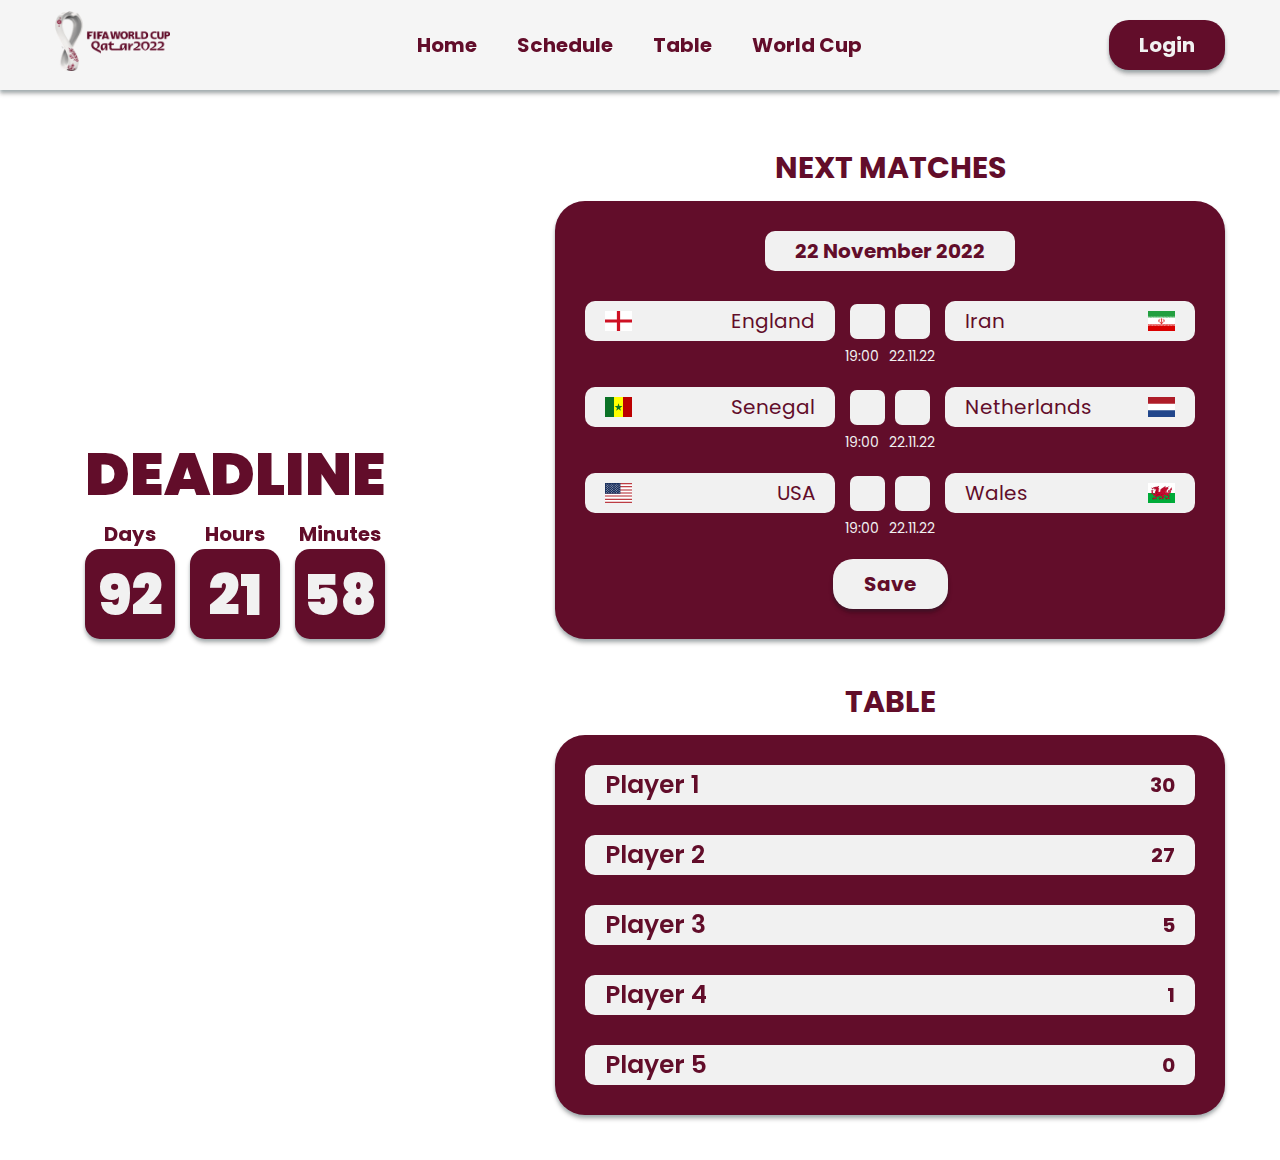
==== index.html @ e949f34c "feat: add deadline block" ====
<!DOCTYPE html>
<html lang="en">
<head>
  <meta charset="UTF-8">
  <meta http-equiv="X-UA-Compatible" content="IE=edge">
  <meta name="viewport" content="width=device-width, initial-scale=1.0">
  <link rel="preconnect" href="https://fonts.googleapis.com">
  <link rel="preconnect" href="https://fonts.gstatic.com" crossorigin>
  <link
    href="https://fonts.googleapis.com/css2?family=Poppins:ital,wght@0,100;0,200;0,300;0,400;0,500;0,600;0,700;0,800;0,900;1,100;1,200;1,300;1,400;1,500;1,600;1,700;1,800;1,900&display=swap"
    rel="stylesheet">
  <link rel="icon" href="pictures/qatar_logo_mini.png">
  <link rel="stylesheet" href="css/flag-icon.css">
  <link rel="stylesheet" href="css/icon-font.css">
  <link rel="stylesheet" href="css/owfont-regular.css">
  <link rel="stylesheet" href="css/style_1440.css">
  <title>Qatar 2022</title>
</head>
<body>
  <div class="bodyWrapper">
    <header class="header">
      <div class="headerContainer container">
        <div class="headerLogo">
          <img src="pictures/qatar_logo.png" alt="qatar logo" height="60">
        </div>
        <nav class="nav">
          <ul class="navUl">
            <li class="navLi animationLinks">Home</li>
            <li class="navLi animationLinks">Schedule</li>
            <li class="navLi animationLinks">Table</li>
            <li class="navLi animationLinks">World Cup</li>
          </ul>
        </nav>
        <div class="loginButton bigRedButton">
          Login
        </div>
      </div>
    </header>
    <main class="main">
      <div class="mainContainer container">
        <section class="helloSection">
          <div class="leftColumn">
            <div class="deadlineBlock">
              <h1 class="deadlineTitle">
                DEADLINE
              </h1>
              <div class="deadlineTime">
                <div class="deadlineSection">
                  <span class="deadlineText">Days</span>
                  <span class="deadlineNum deadlineDays">92</span>
                </div>
                <div class="deadlineSection">
                  <span class="deadlineText">Hours</span>
                  <span class="deadlineNum deadlineHours">21</span>
                </div>
                <div class="deadlineSection">
                  <span class="deadlineText">Minutes</span>
                  <span class="deadlineNum deadlineMinutes">58</span>
                </div>
              </div>
            </div>
          </div>
          <div class="rightColumn">
            <div class="rightColumnSection section1">
              <h2 class="scheduleMiniBlockHeader">
                NEXT MATCHES
              </h2>
              <form class="scheduleMiniBlock miniBlock" name="scheduleMini">
                <div class="scheduleMiniDate">
                  <span class="nextDate">22 November 2022</span>
                </div>
                <ul class="scheduleMiniUl">
                  <li class="scheduleLi">
                    <div class="scheduleLiTopBlock">
                      <div class="firstTeamMini teamBlock">
                        <span class="flag-icon flag-icon-gb-eng"></span> <span class="team">England</span>
                      </div>
                      <div class="scoreMini">
                        <input class="scoreInput" type="number">
                        <input class="scoreInput" type="number">
                      </div>
                      <div class="secondTeamMini teamBlock">
                        <span class="team">Iran</span>
                        <span class="flag-icon flag-icon-ir"></span>
                      </div>
                    </div>
                    <div class="scheduleLiBottomBlock">
                      <span class="matchTime">19:00</span><span class="matchDate">22.11.22</span>
                    </div>
                  </li>
                  <li class="scheduleLi">
                    <div class="scheduleLiTopBlock">
                        <div class="firstTeamMini teamBlock">
                        <span class="flag-icon flag-icon-sn"></span> <span class="team">Senegal</span>
                      </div>
                      <div class="scoreMini">
                        <input class="scoreInput" type="number">
                        <input class="scoreInput" type="number">
                      </div>
                      <div class="secondTeamMini teamBlock">
                        <span class="team">Netherlands</span>
                        <span class="flag-icon flag-icon-nl"></span>
                      </div>
                    </div>
                    <div class="scheduleLiBottomBlock">
                      <span class="matchTime">19:00</span><span class="matchDate">22.11.22</span>
                    </div>
                  </li>
                  <li class="scheduleLi">
                    <div class="scheduleLiTopBlock">
                      <div class="firstTeamMini teamBlock">
                        <span class="flag-icon flag-icon-us"></span>
                        <span class="team">USA</span>
                      </div>
                      <div class="scoreMini">
                        <input class="scoreInput" type="number">
                        <input class="scoreInput" type="number">
                      </div>
                      <div class="secondTeamMini teamBlock">
                        <span class="team">Wales</span>
                        <span class="flag-icon flag-icon-gb-wls"></span>
                      </div>
                    </div>
                    <div class="scheduleLiBottomBlock">
                      <span class="matchTime">19:00</span><span class="matchDate">22.11.22</span>
                    </div>
                  </li>
                </ul>
                <button class="bigWhiteButton scheduleMiniButton" type="submit" form="scheduleMini">
                  Save
                </button>
              </form>
            </div>
            <div class="rightColumnSection">
              <h2>
                TABLE
              </h2>
              <div class="tableMini miniBlock">
                <ul class="tableMiniUl">
                  <li class="tableMiniLi teamBlock">
                    <h3 class="playerNameMini">
                      Player 1
                    </h3>
                    <div class="playerPointsMini">
                     30
                    </div>
                  </li>
                  <li class="tableMiniLi teamBlock">
                    <h3 class="playerNameMini">
                      Player 2
                    </h3>
                    <div class="playerPointsMini">
                      27
                    </div>
                  </li>
                  <li class="tableMiniLi teamBlock">
                    <h3 class="playerNameMini">
                      Player 3
                    </h3>
                    <div class="playerPointsMini">
                      5
                    </div>
                  </li>
                  <li class="tableMiniLi teamBlock">
                    <h3 class="playerNameMini">
                      Player 4
                    </h3>
                    <div class="playerPointsMini">
                      1
                    </div>
                  </li>
                  <li class="tableMiniLi teamBlock">
                    <h3 class="playerNameMini">
                      Player 5
                    </h3>
                    <div class="playerPointsMini">
                      0
                    </div>
                  </li>
                </ul>
              </div>
            </div>
          </div>
        </section>
      </div>
    </main>
    <footer class="footer">
      <div class="footerContainer container">

      </div>
    </footer>

  </div>

<script src="js/index.js" type="module"></script>
</body>
</html>
---- css/flag-icon.css ----
.flag-icon-background {
  background-size: contain;
  background-position: 50%;
  background-repeat: no-repeat;
}
.flag-icon {
  background-size: contain;
  background-position: 50%;
  background-repeat: no-repeat;
  position: relative;
  display: inline-block;
  width: 1.33333333em;
  line-height: 1em;
}
.flag-icon:before {
  content: "\00a0";
}
.flag-icon.flag-icon-squared {
  width: 1em;
}
.flag-icon-ad {
  background-image: url(../pictures/flags/4x3/ad.svg);
}
.flag-icon-ad.flag-icon-squared {
  background-image: url(../pictures/flags/1x1/ad.svg);
}
.flag-icon-ae {
  background-image: url(../pictures/flags/4x3/ae.svg);
}
.flag-icon-ae.flag-icon-squared {
  background-image: url(../pictures/flags/1x1/ae.svg);
}
.flag-icon-af {
  background-image: url(../pictures/flags/4x3/af.svg);
}
.flag-icon-af.flag-icon-squared {
  background-image: url(../pictures/flags/1x1/af.svg);
}
.flag-icon-ag {
  background-image: url(../pictures/flags/4x3/ag.svg);
}
.flag-icon-ag.flag-icon-squared {
  background-image: url(../pictures/flags/1x1/ag.svg);
}
.flag-icon-ai {
  background-image: url(../pictures/flags/4x3/ai.svg);
}
.flag-icon-ai.flag-icon-squared {
  background-image: url(../pictures/flags/1x1/ai.svg);
}
.flag-icon-al {
  background-image: url(../pictures/flags/4x3/al.svg);
}
.flag-icon-al.flag-icon-squared {
  background-image: url(../pictures/flags/1x1/al.svg);
}
.flag-icon-am {
  background-image: url(../pictures/flags/4x3/am.svg);
}
.flag-icon-am.flag-icon-squared {
  background-image: url(../pictures/flags/1x1/am.svg);
}
.flag-icon-ao {
  background-image: url(../pictures/flags/4x3/ao.svg);
}
.flag-icon-ao.flag-icon-squared {
  background-image: url(../pictures/flags/1x1/ao.svg);
}
.flag-icon-aq {
  background-image: url(../pictures/flags/4x3/aq.svg);
}
.flag-icon-aq.flag-icon-squared {
  background-image: url(../pictures/flags/1x1/aq.svg);
}
.flag-icon-ar {
  background-image: url(../pictures/flags/4x3/ar.svg);
}
.flag-icon-ar.flag-icon-squared {
  background-image: url(../pictures/flags/1x1/ar.svg);
}
.flag-icon-as {
  background-image: url(../pictures/flags/4x3/as.svg);
}
.flag-icon-as.flag-icon-squared {
  background-image: url(../pictures/flags/1x1/as.svg);
}
.flag-icon-at {
  background-image: url(../pictures/flags/4x3/at.svg);
}
.flag-icon-at.flag-icon-squared {
  background-image: url(../pictures/flags/1x1/at.svg);
}
.flag-icon-au {
  background-image: url(../pictures/flags/4x3/au.svg);
}
.flag-icon-au.flag-icon-squared {
  background-image: url(../pictures/flags/1x1/au.svg);
}
.flag-icon-aw {
  background-image: url(../pictures/flags/4x3/aw.svg);
}
.flag-icon-aw.flag-icon-squared {
  background-image: url(../pictures/flags/1x1/aw.svg);
}
.flag-icon-ax {
  background-image: url(../pictures/flags/4x3/ax.svg);
}
.flag-icon-ax.flag-icon-squared {
  background-image: url(../pictures/flags/1x1/ax.svg);
}
.flag-icon-az {
  background-image: url(../pictures/flags/4x3/az.svg);
}
.flag-icon-az.flag-icon-squared {
  background-image: url(../pictures/flags/1x1/az.svg);
}
.flag-icon-ba {
  background-image: url(../pictures/flags/4x3/ba.svg);
}
.flag-icon-ba.flag-icon-squared {
  background-image: url(../pictures/flags/1x1/ba.svg);
}
.flag-icon-bb {
  background-image: url(../pictures/flags/4x3/bb.svg);
}
.flag-icon-bb.flag-icon-squared {
  background-image: url(../pictures/flags/1x1/bb.svg);
}
.flag-icon-bd {
  background-image: url(../pictures/flags/4x3/bd.svg);
}
.flag-icon-bd.flag-icon-squared {
  background-image: url(../pictures/flags/1x1/bd.svg);
}
.flag-icon-be {
  background-image: url(../pictures/flags/4x3/be.svg);
}
.flag-icon-be.flag-icon-squared {
  background-image: url(../pictures/flags/1x1/be.svg);
}
.flag-icon-bf {
  background-image: url(../pictures/flags/4x3/bf.svg);
}
.flag-icon-bf.flag-icon-squared {
  background-image: url(../pictures/flags/1x1/bf.svg);
}
.flag-icon-bg {
  background-image: url(../pictures/flags/4x3/bg.svg);
}
.flag-icon-bg.flag-icon-squared {
  background-image: url(../pictures/flags/1x1/bg.svg);
}
.flag-icon-bh {
  background-image: url(../pictures/flags/4x3/bh.svg);
}
.flag-icon-bh.flag-icon-squared {
  background-image: url(../pictures/flags/1x1/bh.svg);
}
.flag-icon-bi {
  background-image: url(../pictures/flags/4x3/bi.svg);
}
.flag-icon-bi.flag-icon-squared {
  background-image: url(../pictures/flags/1x1/bi.svg);
}
.flag-icon-bj {
  background-image: url(../pictures/flags/4x3/bj.svg);
}
.flag-icon-bj.flag-icon-squared {
  background-image: url(../pictures/flags/1x1/bj.svg);
}
.flag-icon-bl {
  background-image: url(../pictures/flags/4x3/bl.svg);
}
.flag-icon-bl.flag-icon-squared {
  background-image: url(../pictures/flags/1x1/bl.svg);
}
.flag-icon-bm {
  background-image: url(../pictures/flags/4x3/bm.svg);
}
.flag-icon-bm.flag-icon-squared {
  background-image: url(../pictures/flags/1x1/bm.svg);
}
.flag-icon-bn {
  background-image: url(../pictures/flags/4x3/bn.svg);
}
.flag-icon-bn.flag-icon-squared {
  background-image: url(../pictures/flags/1x1/bn.svg);
}
.flag-icon-bo {
  background-image: url(../pictures/flags/4x3/bo.svg);
}
.flag-icon-bo.flag-icon-squared {
  background-image: url(../pictures/flags/1x1/bo.svg);
}
.flag-icon-bq {
  background-image: url(../pictures/flags/4x3/bq.svg);
}
.flag-icon-bq.flag-icon-squared {
  background-image: url(../pictures/flags/1x1/bq.svg);
}
.flag-icon-br {
  background-image: url(../pictures/flags/4x3/br.svg);
}
.flag-icon-br.flag-icon-squared {
  background-image: url(../pictures/flags/1x1/br.svg);
}
.flag-icon-bs {
  background-image: url(../pictures/flags/4x3/bs.svg);
}
.flag-icon-bs.flag-icon-squared {
  background-image: url(../pictures/flags/1x1/bs.svg);
}
.flag-icon-bt {
  background-image: url(../pictures/flags/4x3/bt.svg);
}
.flag-icon-bt.flag-icon-squared {
  background-image: url(../pictures/flags/1x1/bt.svg);
}
.flag-icon-bv {
  background-image: url(../pictures/flags/4x3/bv.svg);
}
.flag-icon-bv.flag-icon-squared {
  background-image: url(../pictures/flags/1x1/bv.svg);
}
.flag-icon-bw {
  background-image: url(../pictures/flags/4x3/bw.svg);
}
.flag-icon-bw.flag-icon-squared {
  background-image: url(../pictures/flags/1x1/bw.svg);
}
.flag-icon-by {
  background-image: url(../pictures/flags/4x3/by.svg);
}
.flag-icon-by.flag-icon-squared {
  background-image: url(../pictures/flags/1x1/by.svg);
}
.flag-icon-bz {
  background-image: url(../pictures/flags/4x3/bz.svg);
}
.flag-icon-bz.flag-icon-squared {
  background-image: url(../pictures/flags/1x1/bz.svg);
}
.flag-icon-ca {
  background-image: url(../pictures/flags/4x3/ca.svg);
}
.flag-icon-ca.flag-icon-squared {
  background-image: url(../pictures/flags/1x1/ca.svg);
}
.flag-icon-cc {
  background-image: url(../pictures/flags/4x3/cc.svg);
}
.flag-icon-cc.flag-icon-squared {
  background-image: url(../pictures/flags/1x1/cc.svg);
}
.flag-icon-cd {
  background-image: url(../pictures/flags/4x3/cd.svg);
}
.flag-icon-cd.flag-icon-squared {
  background-image: url(../pictures/flags/1x1/cd.svg);
}
.flag-icon-cf {
  background-image: url(../pictures/flags/4x3/cf.svg);
}
.flag-icon-cf.flag-icon-squared {
  background-image: url(../pictures/flags/1x1/cf.svg);
}
.flag-icon-cg {
  background-image: url(../pictures/flags/4x3/cg.svg);
}
.flag-icon-cg.flag-icon-squared {
  background-image: url(../pictures/flags/1x1/cg.svg);
}
.flag-icon-ch {
  background-image: url(../pictures/flags/4x3/ch.svg);
}
.flag-icon-ch.flag-icon-squared {
  background-image: url(../pictures/flags/1x1/ch.svg);
}
.flag-icon-ci {
  background-image: url(../pictures/flags/4x3/ci.svg);
}
.flag-icon-ci.flag-icon-squared {
  background-image: url(../pictures/flags/1x1/ci.svg);
}
.flag-icon-ck {
  background-image: url(../pictures/flags/4x3/ck.svg);
}
.flag-icon-ck.flag-icon-squared {
  background-image: url(../pictures/flags/1x1/ck.svg);
}
.flag-icon-cl {
  background-image: url(../pictures/flags/4x3/cl.svg);
}
.flag-icon-cl.flag-icon-squared {
  background-image: url(../pictures/flags/1x1/cl.svg);
}
.flag-icon-cm {
  background-image: url(../pictures/flags/4x3/cm.svg);
}
.flag-icon-cm.flag-icon-squared {
  background-image: url(../pictures/flags/1x1/cm.svg);
}
.flag-icon-cn {
  background-image: url(../pictures/flags/4x3/cn.svg);
}
.flag-icon-cn.flag-icon-squared {
  background-image: url(../pictures/flags/1x1/cn.svg);
}
.flag-icon-co {
  background-image: url(../pictures/flags/4x3/co.svg);
}
.flag-icon-co.flag-icon-squared {
  background-image: url(../pictures/flags/1x1/co.svg);
}
.flag-icon-cr {
  background-image: url(../pictures/flags/4x3/cr.svg);
}
.flag-icon-cr.flag-icon-squared {
  background-image: url(../pictures/flags/1x1/cr.svg);
}
.flag-icon-cu {
  background-image: url(../pictures/flags/4x3/cu.svg);
}
.flag-icon-cu.flag-icon-squared {
  background-image: url(../pictures/flags/1x1/cu.svg);
}
.flag-icon-cv {
  background-image: url(../pictures/flags/4x3/cv.svg);
}
.flag-icon-cv.flag-icon-squared {
  background-image: url(../pictures/flags/1x1/cv.svg);
}
.flag-icon-cw {
  background-image: url(../pictures/flags/4x3/cw.svg);
}
.flag-icon-cw.flag-icon-squared {
  background-image: url(../pictures/flags/1x1/cw.svg);
}
.flag-icon-cx {
  background-image: url(../pictures/flags/4x3/cx.svg);
}
.flag-icon-cx.flag-icon-squared {
  background-image: url(../pictures/flags/1x1/cx.svg);
}
.flag-icon-cy {
  background-image: url(../pictures/flags/4x3/cy.svg);
}
.flag-icon-cy.flag-icon-squared {
  background-image: url(../pictures/flags/1x1/cy.svg);
}
.flag-icon-cz {
  background-image: url(../pictures/flags/4x3/cz.svg);
}
.flag-icon-cz.flag-icon-squared {
  background-image: url(../pictures/flags/1x1/cz.svg);
}
.flag-icon-de {
  background-image: url(../pictures/flags/4x3/de.svg);
}
.flag-icon-de.flag-icon-squared {
  background-image: url(../pictures/flags/1x1/de.svg);
}
.flag-icon-dj {
  background-image: url(../pictures/flags/4x3/dj.svg);
}
.flag-icon-dj.flag-icon-squared {
  background-image: url(../pictures/flags/1x1/dj.svg);
}
.flag-icon-dk {
  background-image: url(../pictures/flags/4x3/dk.svg);
}
.flag-icon-dk.flag-icon-squared {
  background-image: url(../pictures/flags/1x1/dk.svg);
}
.flag-icon-dm {
  background-image: url(../pictures/flags/4x3/dm.svg);
}
.flag-icon-dm.flag-icon-squared {
  background-image: url(../pictures/flags/1x1/dm.svg);
}
.flag-icon-do {
  background-image: url(../pictures/flags/4x3/do.svg);
}
.flag-icon-do.flag-icon-squared {
  background-image: url(../pictures/flags/1x1/do.svg);
}
.flag-icon-dz {
  background-image: url(../pictures/flags/4x3/dz.svg);
}
.flag-icon-dz.flag-icon-squared {
  background-image: url(../pictures/flags/1x1/dz.svg);
}
.flag-icon-ec {
  background-image: url(../pictures/flags/4x3/ec.svg);
}
.flag-icon-ec.flag-icon-squared {
  background-image: url(../pictures/flags/1x1/ec.svg);
}
.flag-icon-ee {
  background-image: url(../pictures/flags/4x3/ee.svg);
}
.flag-icon-ee.flag-icon-squared {
  background-image: url(../pictures/flags/1x1/ee.svg);
}
.flag-icon-eg {
  background-image: url(../pictures/flags/4x3/eg.svg);
}
.flag-icon-eg.flag-icon-squared {
  background-image: url(../pictures/flags/1x1/eg.svg);
}
.flag-icon-eh {
  background-image: url(../pictures/flags/4x3/eh.svg);
}
.flag-icon-eh.flag-icon-squared {
  background-image: url(../pictures/flags/1x1/eh.svg);
}
.flag-icon-er {
  background-image: url(../pictures/flags/4x3/er.svg);
}
.flag-icon-er.flag-icon-squared {
  background-image: url(../pictures/flags/1x1/er.svg);
}
.flag-icon-es {
  background-image: url(../pictures/flags/4x3/es.svg);
}
.flag-icon-es.flag-icon-squared {
  background-image: url(../pictures/flags/1x1/es.svg);
}
.flag-icon-et {
  background-image: url(../pictures/flags/4x3/et.svg);
}
.flag-icon-et.flag-icon-squared {
  background-image: url(../pictures/flags/1x1/et.svg);
}
.flag-icon-fi {
  background-image: url(../pictures/flags/4x3/fi.svg);
}
.flag-icon-fi.flag-icon-squared {
  background-image: url(../pictures/flags/1x1/fi.svg);
}
.flag-icon-fj {
  background-image: url(../pictures/flags/4x3/fj.svg);
}
.flag-icon-fj.flag-icon-squared {
  background-image: url(../pictures/flags/1x1/fj.svg);
}
.flag-icon-fk {
  background-image: url(../pictures/flags/4x3/fk.svg);
}
.flag-icon-fk.flag-icon-squared {
  background-image: url(../pictures/flags/1x1/fk.svg);
}
.flag-icon-fm {
  background-image: url(../pictures/flags/4x3/fm.svg);
}
.flag-icon-fm.flag-icon-squared {
  background-image: url(../pictures/flags/1x1/fm.svg);
}
.flag-icon-fo {
  background-image: url(../pictures/flags/4x3/fo.svg);
}
.flag-icon-fo.flag-icon-squared {
  background-image: url(../pictures/flags/1x1/fo.svg);
}
.flag-icon-fr {
  background-image: url(../pictures/flags/4x3/fr.svg);
}
.flag-icon-fr.flag-icon-squared {
  background-image: url(../pictures/flags/1x1/fr.svg);
}
.flag-icon-ga {
  background-image: url(../pictures/flags/4x3/ga.svg);
}
.flag-icon-ga.flag-icon-squared {
  background-image: url(../pictures/flags/1x1/ga.svg);
}
.flag-icon-gb {
  background-image: url(../pictures/flags/4x3/gb.svg);
}
.flag-icon-gb.flag-icon-squared {
  background-image: url(../pictures/flags/1x1/gb.svg);
}
.flag-icon-gd {
  background-image: url(../pictures/flags/4x3/gd.svg);
}
.flag-icon-gd.flag-icon-squared {
  background-image: url(../pictures/flags/1x1/gd.svg);
}
.flag-icon-ge {
  background-image: url(../pictures/flags/4x3/ge.svg);
}
.flag-icon-ge.flag-icon-squared {
  background-image: url(../pictures/flags/1x1/ge.svg);
}
.flag-icon-gf {
  background-image: url(../pictures/flags/4x3/gf.svg);
}
.flag-icon-gf.flag-icon-squared {
  background-image: url(../pictures/flags/1x1/gf.svg);
}
.flag-icon-gg {
  background-image: url(../pictures/flags/4x3/gg.svg);
}
.flag-icon-gg.flag-icon-squared {
  background-image: url(../pictures/flags/1x1/gg.svg);
}
.flag-icon-gh {
  background-image: url(../pictures/flags/4x3/gh.svg);
}
.flag-icon-gh.flag-icon-squared {
  background-image: url(../pictures/flags/1x1/gh.svg);
}
.flag-icon-gi {
  background-image: url(../pictures/flags/4x3/gi.svg);
}
.flag-icon-gi.flag-icon-squared {
  background-image: url(../pictures/flags/1x1/gi.svg);
}
.flag-icon-gl {
  background-image: url(../pictures/flags/4x3/gl.svg);
}
.flag-icon-gl.flag-icon-squared {
  background-image: url(../pictures/flags/1x1/gl.svg);
}
.flag-icon-gm {
  background-image: url(../pictures/flags/4x3/gm.svg);
}
.flag-icon-gm.flag-icon-squared {
  background-image: url(../pictures/flags/1x1/gm.svg);
}
.flag-icon-gn {
  background-image: url(../pictures/flags/4x3/gn.svg);
}
.flag-icon-gn.flag-icon-squared {
  background-image: url(../pictures/flags/1x1/gn.svg);
}
.flag-icon-gp {
  background-image: url(../pictures/flags/4x3/gp.svg);
}
.flag-icon-gp.flag-icon-squared {
  background-image: url(../pictures/flags/1x1/gp.svg);
}
.flag-icon-gq {
  background-image: url(../pictures/flags/4x3/gq.svg);
}
.flag-icon-gq.flag-icon-squared {
  background-image: url(../pictures/flags/1x1/gq.svg);
}
.flag-icon-gr {
  background-image: url(../pictures/flags/4x3/gr.svg);
}
.flag-icon-gr.flag-icon-squared {
  background-image: url(../pictures/flags/1x1/gr.svg);
}
.flag-icon-gs {
  background-image: url(../pictures/flags/4x3/gs.svg);
}
.flag-icon-gs.flag-icon-squared {
  background-image: url(../pictures/flags/1x1/gs.svg);
}
.flag-icon-gt {
  background-image: url(../pictures/flags/4x3/gt.svg);
}
.flag-icon-gt.flag-icon-squared {
  background-image: url(../pictures/flags/1x1/gt.svg);
}
.flag-icon-gu {
  background-image: url(../pictures/flags/4x3/gu.svg);
}
.flag-icon-gu.flag-icon-squared {
  background-image: url(../pictures/flags/1x1/gu.svg);
}
.flag-icon-gw {
  background-image: url(../pictures/flags/4x3/gw.svg);
}
.flag-icon-gw.flag-icon-squared {
  background-image: url(../pictures/flags/1x1/gw.svg);
}
.flag-icon-gy {
  background-image: url(../pictures/flags/4x3/gy.svg);
}
.flag-icon-gy.flag-icon-squared {
  background-image: url(../pictures/flags/1x1/gy.svg);
}
.flag-icon-hk {
  background-image: url(../pictures/flags/4x3/hk.svg);
}
.flag-icon-hk.flag-icon-squared {
  background-image: url(../pictures/flags/1x1/hk.svg);
}
.flag-icon-hm {
  background-image: url(../pictures/flags/4x3/hm.svg);
}
.flag-icon-hm.flag-icon-squared {
  background-image: url(../pictures/flags/1x1/hm.svg);
}
.flag-icon-hn {
  background-image: url(../pictures/flags/4x3/hn.svg);
}
.flag-icon-hn.flag-icon-squared {
  background-image: url(../pictures/flags/1x1/hn.svg);
}
.flag-icon-hr {
  background-image: url(../pictures/flags/4x3/hr.svg);
}
.flag-icon-hr.flag-icon-squared {
  background-image: url(../pictures/flags/1x1/hr.svg);
}
.flag-icon-ht {
  background-image: url(../pictures/flags/4x3/ht.svg);
}
.flag-icon-ht.flag-icon-squared {
  background-image: url(../pictures/flags/1x1/ht.svg);
}
.flag-icon-hu {
  background-image: url(../pictures/flags/4x3/hu.svg);
}
.flag-icon-hu.flag-icon-squared {
  background-image: url(../pictures/flags/1x1/hu.svg);
}
.flag-icon-id {
  background-image: url(../pictures/flags/4x3/id.svg);
}
.flag-icon-id.flag-icon-squared {
  background-image: url(../pictures/flags/1x1/id.svg);
}
.flag-icon-ie {
  background-image: url(../pictures/flags/4x3/ie.svg);
}
.flag-icon-ie.flag-icon-squared {
  background-image: url(../pictures/flags/1x1/ie.svg);
}
.flag-icon-il {
  background-image: url(../pictures/flags/4x3/il.svg);
}
.flag-icon-il.flag-icon-squared {
  background-image: url(../pictures/flags/1x1/il.svg);
}
.flag-icon-im {
  background-image: url(../pictures/flags/4x3/im.svg);
}
.flag-icon-im.flag-icon-squared {
  background-image: url(../pictures/flags/1x1/im.svg);
}
.flag-icon-in {
  background-image: url(../pictures/flags/4x3/in.svg);
}
.flag-icon-in.flag-icon-squared {
  background-image: url(../pictures/flags/1x1/in.svg);
}
.flag-icon-io {
  background-image: url(../pictures/flags/4x3/io.svg);
}
.flag-icon-io.flag-icon-squared {
  background-image: url(../pictures/flags/1x1/io.svg);
}
.flag-icon-iq {
  background-image: url(../pictures/flags/4x3/iq.svg);
}
.flag-icon-iq.flag-icon-squared {
  background-image: url(../pictures/flags/1x1/iq.svg);
}
.flag-icon-ir {
  background-image: url(../pictures/flags/4x3/ir.svg);
}
.flag-icon-ir.flag-icon-squared {
  background-image: url(../pictures/flags/1x1/ir.svg);
}
.flag-icon-is {
  background-image: url(../pictures/flags/4x3/is.svg);
}
.flag-icon-is.flag-icon-squared {
  background-image: url(../pictures/flags/1x1/is.svg);
}
.flag-icon-it {
  background-image: url(../pictures/flags/4x3/it.svg);
}
.flag-icon-it.flag-icon-squared {
  background-image: url(../pictures/flags/1x1/it.svg);
}
.flag-icon-je {
  background-image: url(../pictures/flags/4x3/je.svg);
}
.flag-icon-je.flag-icon-squared {
  background-image: url(../pictures/flags/1x1/je.svg);
}
.flag-icon-jm {
  background-image: url(../pictures/flags/4x3/jm.svg);
}
.flag-icon-jm.flag-icon-squared {
  background-image: url(../pictures/flags/1x1/jm.svg);
}
.flag-icon-jo {
  background-image: url(../pictures/flags/4x3/jo.svg);
}
.flag-icon-jo.flag-icon-squared {
  background-image: url(../pictures/flags/1x1/jo.svg);
}
.flag-icon-jp {
  background-image: url(../pictures/flags/4x3/jp.svg);
}
.flag-icon-jp.flag-icon-squared {
  background-image: url(../pictures/flags/1x1/jp.svg);
}
.flag-icon-ke {
  background-image: url(../pictures/flags/4x3/ke.svg);
}
.flag-icon-ke.flag-icon-squared {
  background-image: url(../pictures/flags/1x1/ke.svg);
}
.flag-icon-kg {
  background-image: url(../pictures/flags/4x3/kg.svg);
}
.flag-icon-kg.flag-icon-squared {
  background-image: url(../pictures/flags/1x1/kg.svg);
}
.flag-icon-kh {
  background-image: url(../pictures/flags/4x3/kh.svg);
}
.flag-icon-kh.flag-icon-squared {
  background-image: url(../pictures/flags/1x1/kh.svg);
}
.flag-icon-ki {
  background-image: url(../pictures/flags/4x3/ki.svg);
}
.flag-icon-ki.flag-icon-squared {
  background-image: url(../pictures/flags/1x1/ki.svg);
}
.flag-icon-km {
  background-image: url(../pictures/flags/4x3/km.svg);
}
.flag-icon-km.flag-icon-squared {
  background-image: url(../pictures/flags/1x1/km.svg);
}
.flag-icon-kn {
  background-image: url(../pictures/flags/4x3/kn.svg);
}
.flag-icon-kn.flag-icon-squared {
  background-image: url(../pictures/flags/1x1/kn.svg);
}
.flag-icon-kp {
  background-image: url(../pictures/flags/4x3/kp.svg);
}
.flag-icon-kp.flag-icon-squared {
  background-image: url(../pictures/flags/1x1/kp.svg);
}
.flag-icon-kr {
  background-image: url(../pictures/flags/4x3/kr.svg);
}
.flag-icon-kr.flag-icon-squared {
  background-image: url(../pictures/flags/1x1/kr.svg);
}
.flag-icon-kw {
  background-image: url(../pictures/flags/4x3/kw.svg);
}
.flag-icon-kw.flag-icon-squared {
  background-image: url(../pictures/flags/1x1/kw.svg);
}
.flag-icon-ky {
  background-image: url(../pictures/flags/4x3/ky.svg);
}
.flag-icon-ky.flag-icon-squared {
  background-image: url(../pictures/flags/1x1/ky.svg);
}
.flag-icon-kz {
  background-image: url(../pictures/flags/4x3/kz.svg);
}
.flag-icon-kz.flag-icon-squared {
  background-image: url(../pictures/flags/1x1/kz.svg);
}
.flag-icon-la {
  background-image: url(../pictures/flags/4x3/la.svg);
}
.flag-icon-la.flag-icon-squared {
  background-image: url(../pictures/flags/1x1/la.svg);
}
.flag-icon-lb {
  background-image: url(../pictures/flags/4x3/lb.svg);
}
.flag-icon-lb.flag-icon-squared {
  background-image: url(../pictures/flags/1x1/lb.svg);
}
.flag-icon-lc {
  background-image: url(../pictures/flags/4x3/lc.svg);
}
.flag-icon-lc.flag-icon-squared {
  background-image: url(../pictures/flags/1x1/lc.svg);
}
.flag-icon-li {
  background-image: url(../pictures/flags/4x3/li.svg);
}
.flag-icon-li.flag-icon-squared {
  background-image: url(../pictures/flags/1x1/li.svg);
}
.flag-icon-lk {
  background-image: url(../pictures/flags/4x3/lk.svg);
}
.flag-icon-lk.flag-icon-squared {
  background-image: url(../pictures/flags/1x1/lk.svg);
}
.flag-icon-lr {
  background-image: url(../pictures/flags/4x3/lr.svg);
}
.flag-icon-lr.flag-icon-squared {
  background-image: url(../pictures/flags/1x1/lr.svg);
}
.flag-icon-ls {
  background-image: url(../pictures/flags/4x3/ls.svg);
}
.flag-icon-ls.flag-icon-squared {
  background-image: url(../pictures/flags/1x1/ls.svg);
}
.flag-icon-lt {
  background-image: url(../pictures/flags/4x3/lt.svg);
}
.flag-icon-lt.flag-icon-squared {
  background-image: url(../pictures/flags/1x1/lt.svg);
}
.flag-icon-lu {
  background-image: url(../pictures/flags/4x3/lu.svg);
}
.flag-icon-lu.flag-icon-squared {
  background-image: url(../pictures/flags/1x1/lu.svg);
}
.flag-icon-lv {
  background-image: url(../pictures/flags/4x3/lv.svg);
}
.flag-icon-lv.flag-icon-squared {
  background-image: url(../pictures/flags/1x1/lv.svg);
}
.flag-icon-ly {
  background-image: url(../pictures/flags/4x3/ly.svg);
}
.flag-icon-ly.flag-icon-squared {
  background-image: url(../pictures/flags/1x1/ly.svg);
}
.flag-icon-ma {
  background-image: url(../pictures/flags/4x3/ma.svg);
}
.flag-icon-ma.flag-icon-squared {
  background-image: url(../pictures/flags/1x1/ma.svg);
}
.flag-icon-mc {
  background-image: url(../pictures/flags/4x3/mc.svg);
}
.flag-icon-mc.flag-icon-squared {
  background-image: url(../pictures/flags/1x1/mc.svg);
}
.flag-icon-md {
  background-image: url(../pictures/flags/4x3/md.svg);
}
.flag-icon-md.flag-icon-squared {
  background-image: url(../pictures/flags/1x1/md.svg);
}
.flag-icon-me {
  background-image: url(../pictures/flags/4x3/me.svg);
}
.flag-icon-me.flag-icon-squared {
  background-image: url(../pictures/flags/1x1/me.svg);
}
.flag-icon-mf {
  background-image: url(../pictures/flags/4x3/mf.svg);
}
.flag-icon-mf.flag-icon-squared {
  background-image: url(../pictures/flags/1x1/mf.svg);
}
.flag-icon-mg {
  background-image: url(../pictures/flags/4x3/mg.svg);
}
.flag-icon-mg.flag-icon-squared {
  background-image: url(../pictures/flags/1x1/mg.svg);
}
.flag-icon-mh {
  background-image: url(../pictures/flags/4x3/mh.svg);
}
.flag-icon-mh.flag-icon-squared {
  background-image: url(../pictures/flags/1x1/mh.svg);
}
.flag-icon-mk {
  background-image: url(../pictures/flags/4x3/mk.svg);
}
.flag-icon-mk.flag-icon-squared {
  background-image: url(../pictures/flags/1x1/mk.svg);
}
.flag-icon-ml {
  background-image: url(../pictures/flags/4x3/ml.svg);
}
.flag-icon-ml.flag-icon-squared {
  background-image: url(../pictures/flags/1x1/ml.svg);
}
.flag-icon-mm {
  background-image: url(../pictures/flags/4x3/mm.svg);
}
.flag-icon-mm.flag-icon-squared {
  background-image: url(../pictures/flags/1x1/mm.svg);
}
.flag-icon-mn {
  background-image: url(../pictures/flags/4x3/mn.svg);
}
.flag-icon-mn.flag-icon-squared {
  background-image: url(../pictures/flags/1x1/mn.svg);
}
.flag-icon-mo {
  background-image: url(../pictures/flags/4x3/mo.svg);
}
.flag-icon-mo.flag-icon-squared {
  background-image: url(../pictures/flags/1x1/mo.svg);
}
.flag-icon-mp {
  background-image: url(../pictures/flags/4x3/mp.svg);
}
.flag-icon-mp.flag-icon-squared {
  background-image: url(../pictures/flags/1x1/mp.svg);
}
.flag-icon-mq {
  background-image: url(../pictures/flags/4x3/mq.svg);
}
.flag-icon-mq.flag-icon-squared {
  background-image: url(../pictures/flags/1x1/mq.svg);
}
.flag-icon-mr {
  background-image: url(../pictures/flags/4x3/mr.svg);
}
.flag-icon-mr.flag-icon-squared {
  background-image: url(../pictures/flags/1x1/mr.svg);
}
.flag-icon-ms {
  background-image: url(../pictures/flags/4x3/ms.svg);
}
.flag-icon-ms.flag-icon-squared {
  background-image: url(../pictures/flags/1x1/ms.svg);
}
.flag-icon-mt {
  background-image: url(../pictures/flags/4x3/mt.svg);
}
.flag-icon-mt.flag-icon-squared {
  background-image: url(../pictures/flags/1x1/mt.svg);
}
.flag-icon-mu {
  background-image: url(../pictures/flags/4x3/mu.svg);
}
.flag-icon-mu.flag-icon-squared {
  background-image: url(../pictures/flags/1x1/mu.svg);
}
.flag-icon-mv {
  background-image: url(../pictures/flags/4x3/mv.svg);
}
.flag-icon-mv.flag-icon-squared {
  background-image: url(../pictures/flags/1x1/mv.svg);
}
.flag-icon-mw {
  background-image: url(../pictures/flags/4x3/mw.svg);
}
.flag-icon-mw.flag-icon-squared {
  background-image: url(../pictures/flags/1x1/mw.svg);
}
.flag-icon-mx {
  background-image: url(../pictures/flags/4x3/mx.svg);
}
.flag-icon-mx.flag-icon-squared {
  background-image: url(../pictures/flags/1x1/mx.svg);
}
.flag-icon-my {
  background-image: url(../pictures/flags/4x3/my.svg);
}
.flag-icon-my.flag-icon-squared {
  background-image: url(../pictures/flags/1x1/my.svg);
}
.flag-icon-mz {
  background-image: url(../pictures/flags/4x3/mz.svg);
}
.flag-icon-mz.flag-icon-squared {
  background-image: url(../pictures/flags/1x1/mz.svg);
}
.flag-icon-na {
  background-image: url(../pictures/flags/4x3/na.svg);
}
.flag-icon-na.flag-icon-squared {
  background-image: url(../pictures/flags/1x1/na.svg);
}
.flag-icon-nc {
  background-image: url(../pictures/flags/4x3/nc.svg);
}
.flag-icon-nc.flag-icon-squared {
  background-image: url(../pictures/flags/1x1/nc.svg);
}
.flag-icon-ne {
  background-image: url(../pictures/flags/4x3/ne.svg);
}
.flag-icon-ne.flag-icon-squared {
  background-image: url(../pictures/flags/1x1/ne.svg);
}
.flag-icon-nf {
  background-image: url(../pictures/flags/4x3/nf.svg);
}
.flag-icon-nf.flag-icon-squared {
  background-image: url(../pictures/flags/1x1/nf.svg);
}
.flag-icon-ng {
  background-image: url(../pictures/flags/4x3/ng.svg);
}
.flag-icon-ng.flag-icon-squared {
  background-image: url(../pictures/flags/1x1/ng.svg);
}
.flag-icon-ni {
  background-image: url(../pictures/flags/4x3/ni.svg);
}
.flag-icon-ni.flag-icon-squared {
  background-image: url(../pictures/flags/1x1/ni.svg);
}
.flag-icon-nl {
  background-image: url(../pictures/flags/4x3/nl.svg);
}
.flag-icon-nl.flag-icon-squared {
  background-image: url(../pictures/flags/1x1/nl.svg);
}
.flag-icon-no {
  background-image: url(../pictures/flags/4x3/no.svg);
}
.flag-icon-no.flag-icon-squared {
  background-image: url(../pictures/flags/1x1/no.svg);
}
.flag-icon-np {
  background-image: url(../pictures/flags/4x3/np.svg);
}
.flag-icon-np.flag-icon-squared {
  background-image: url(../pictures/flags/1x1/np.svg);
}
.flag-icon-nr {
  background-image: url(../pictures/flags/4x3/nr.svg);
}
.flag-icon-nr.flag-icon-squared {
  background-image: url(../pictures/flags/1x1/nr.svg);
}
.flag-icon-nu {
  background-image: url(../pictures/flags/4x3/nu.svg);
}
.flag-icon-nu.flag-icon-squared {
  background-image: url(../pictures/flags/1x1/nu.svg);
}
.flag-icon-nz {
  background-image: url(../pictures/flags/4x3/nz.svg);
}
.flag-icon-nz.flag-icon-squared {
  background-image: url(../pictures/flags/1x1/nz.svg);
}
.flag-icon-om {
  background-image: url(../pictures/flags/4x3/om.svg);
}
.flag-icon-om.flag-icon-squared {
  background-image: url(../pictures/flags/1x1/om.svg);
}
.flag-icon-pa {
  background-image: url(../pictures/flags/4x3/pa.svg);
}
.flag-icon-pa.flag-icon-squared {
  background-image: url(../pictures/flags/1x1/pa.svg);
}
.flag-icon-pe {
  background-image: url(../pictures/flags/4x3/pe.svg);
}
.flag-icon-pe.flag-icon-squared {
  background-image: url(../pictures/flags/1x1/pe.svg);
}
.flag-icon-pf {
  background-image: url(../pictures/flags/4x3/pf.svg);
}
.flag-icon-pf.flag-icon-squared {
  background-image: url(../pictures/flags/1x1/pf.svg);
}
.flag-icon-pg {
  background-image: url(../pictures/flags/4x3/pg.svg);
}
.flag-icon-pg.flag-icon-squared {
  background-image: url(../pictures/flags/1x1/pg.svg);
}
.flag-icon-ph {
  background-image: url(../pictures/flags/4x3/ph.svg);
}
.flag-icon-ph.flag-icon-squared {
  background-image: url(../pictures/flags/1x1/ph.svg);
}
.flag-icon-pk {
  background-image: url(../pictures/flags/4x3/pk.svg);
}
.flag-icon-pk.flag-icon-squared {
  background-image: url(../pictures/flags/1x1/pk.svg);
}
.flag-icon-pl {
  background-image: url(../pictures/flags/4x3/pl.svg);
}
.flag-icon-pl.flag-icon-squared {
  background-image: url(../pictures/flags/1x1/pl.svg);
}
.flag-icon-pm {
  background-image: url(../pictures/flags/4x3/pm.svg);
}
.flag-icon-pm.flag-icon-squared {
  background-image: url(../pictures/flags/1x1/pm.svg);
}
.flag-icon-pn {
  background-image: url(../pictures/flags/4x3/pn.svg);
}
.flag-icon-pn.flag-icon-squared {
  background-image: url(../pictures/flags/1x1/pn.svg);
}
.flag-icon-pr {
  background-image: url(../pictures/flags/4x3/pr.svg);
}
.flag-icon-pr.flag-icon-squared {
  background-image: url(../pictures/flags/1x1/pr.svg);
}
.flag-icon-ps {
  background-image: url(../pictures/flags/4x3/ps.svg);
}
.flag-icon-ps.flag-icon-squared {
  background-image: url(../pictures/flags/1x1/ps.svg);
}
.flag-icon-pt {
  background-image: url(../pictures/flags/4x3/pt.svg);
}
.flag-icon-pt.flag-icon-squared {
  background-image: url(../pictures/flags/1x1/pt.svg);
}
.flag-icon-pw {
  background-image: url(../pictures/flags/4x3/pw.svg);
}
.flag-icon-pw.flag-icon-squared {
  background-image: url(../pictures/flags/1x1/pw.svg);
}
.flag-icon-py {
  background-image: url(../pictures/flags/4x3/py.svg);
}
.flag-icon-py.flag-icon-squared {
  background-image: url(../pictures/flags/1x1/py.svg);
}
.flag-icon-qa {
  background-image: url(../pictures/flags/4x3/qa.svg);
}
.flag-icon-qa.flag-icon-squared {
  background-image: url(../pictures/flags/1x1/qa.svg);
}
.flag-icon-re {
  background-image: url(../pictures/flags/4x3/re.svg);
}
.flag-icon-re.flag-icon-squared {
  background-image: url(../pictures/flags/1x1/re.svg);
}
.flag-icon-ro {
  background-image: url(../pictures/flags/4x3/ro.svg);
}
.flag-icon-ro.flag-icon-squared {
  background-image: url(../pictures/flags/1x1/ro.svg);
}
.flag-icon-rs {
  background-image: url(../pictures/flags/4x3/rs.svg);
}
.flag-icon-rs.flag-icon-squared {
  background-image: url(../pictures/flags/1x1/rs.svg);
}
.flag-icon-ru {
  background-image: url(../pictures/flags/4x3/ru.svg);
}
.flag-icon-ru.flag-icon-squared {
  background-image: url(../pictures/flags/1x1/ru.svg);
}
.flag-icon-rw {
  background-image: url(../pictures/flags/4x3/rw.svg);
}
.flag-icon-rw.flag-icon-squared {
  background-image: url(../pictures/flags/1x1/rw.svg);
}
.flag-icon-sa {
  background-image: url(../pictures/flags/4x3/sa.svg);
}
.flag-icon-sa.flag-icon-squared {
  background-image: url(../pictures/flags/1x1/sa.svg);
}
.flag-icon-sb {
  background-image: url(../pictures/flags/4x3/sb.svg);
}
.flag-icon-sb.flag-icon-squared {
  background-image: url(../pictures/flags/1x1/sb.svg);
}
.flag-icon-sc {
  background-image: url(../pictures/flags/4x3/sc.svg);
}
.flag-icon-sc.flag-icon-squared {
  background-image: url(../pictures/flags/1x1/sc.svg);
}
.flag-icon-sd {
  background-image: url(../pictures/flags/4x3/sd.svg);
}
.flag-icon-sd.flag-icon-squared {
  background-image: url(../pictures/flags/1x1/sd.svg);
}
.flag-icon-se {
  background-image: url(../pictures/flags/4x3/se.svg);
}
.flag-icon-se.flag-icon-squared {
  background-image: url(../pictures/flags/1x1/se.svg);
}
.flag-icon-sg {
  background-image: url(../pictures/flags/4x3/sg.svg);
}
.flag-icon-sg.flag-icon-squared {
  background-image: url(../pictures/flags/1x1/sg.svg);
}
.flag-icon-sh {
  background-image: url(../pictures/flags/4x3/sh.svg);
}
.flag-icon-sh.flag-icon-squared {
  background-image: url(../pictures/flags/1x1/sh.svg);
}
.flag-icon-si {
  background-image: url(../pictures/flags/4x3/si.svg);
}
.flag-icon-si.flag-icon-squared {
  background-image: url(../pictures/flags/1x1/si.svg);
}
.flag-icon-sj {
  background-image: url(../pictures/flags/4x3/sj.svg);
}
.flag-icon-sj.flag-icon-squared {
  background-image: url(../pictures/flags/1x1/sj.svg);
}
.flag-icon-sk {
  background-image: url(../pictures/flags/4x3/sk.svg);
}
.flag-icon-sk.flag-icon-squared {
  background-image: url(../pictures/flags/1x1/sk.svg);
}
.flag-icon-sl {
  background-image: url(../pictures/flags/4x3/sl.svg);
}
.flag-icon-sl.flag-icon-squared {
  background-image: url(../pictures/flags/1x1/sl.svg);
}
.flag-icon-sm {
  background-image: url(../pictures/flags/4x3/sm.svg);
}
.flag-icon-sm.flag-icon-squared {
  background-image: url(../pictures/flags/1x1/sm.svg);
}
.flag-icon-sn {
  background-image: url(../pictures/flags/4x3/sn.svg);
}
.flag-icon-sn.flag-icon-squared {
  background-image: url(../pictures/flags/1x1/sn.svg);
}
.flag-icon-so {
  background-image: url(../pictures/flags/4x3/so.svg);
}
.flag-icon-so.flag-icon-squared {
  background-image: url(../pictures/flags/1x1/so.svg);
}
.flag-icon-sr {
  background-image: url(../pictures/flags/4x3/sr.svg);
}
.flag-icon-sr.flag-icon-squared {
  background-image: url(../pictures/flags/1x1/sr.svg);
}
.flag-icon-ss {
  background-image: url(../pictures/flags/4x3/ss.svg);
}
.flag-icon-ss.flag-icon-squared {
  background-image: url(../pictures/flags/1x1/ss.svg);
}
.flag-icon-st {
  background-image: url(../pictures/flags/4x3/st.svg);
}
.flag-icon-st.flag-icon-squared {
  background-image: url(../pictures/flags/1x1/st.svg);
}
.flag-icon-sv {
  background-image: url(../pictures/flags/4x3/sv.svg);
}
.flag-icon-sv.flag-icon-squared {
  background-image: url(../pictures/flags/1x1/sv.svg);
}
.flag-icon-sx {
  background-image: url(../pictures/flags/4x3/sx.svg);
}
.flag-icon-sx.flag-icon-squared {
  background-image: url(../pictures/flags/1x1/sx.svg);
}
.flag-icon-sy {
  background-image: url(../pictures/flags/4x3/sy.svg);
}
.flag-icon-sy.flag-icon-squared {
  background-image: url(../pictures/flags/1x1/sy.svg);
}
.flag-icon-sz {
  background-image: url(../pictures/flags/4x3/sz.svg);
}
.flag-icon-sz.flag-icon-squared {
  background-image: url(../pictures/flags/1x1/sz.svg);
}
.flag-icon-tc {
  background-image: url(../pictures/flags/4x3/tc.svg);
}
.flag-icon-tc.flag-icon-squared {
  background-image: url(../pictures/flags/1x1/tc.svg);
}
.flag-icon-td {
  background-image: url(../pictures/flags/4x3/td.svg);
}
.flag-icon-td.flag-icon-squared {
  background-image: url(../pictures/flags/1x1/td.svg);
}
.flag-icon-tf {
  background-image: url(../pictures/flags/4x3/tf.svg);
}
.flag-icon-tf.flag-icon-squared {
  background-image: url(../pictures/flags/1x1/tf.svg);
}
.flag-icon-tg {
  background-image: url(../pictures/flags/4x3/tg.svg);
}
.flag-icon-tg.flag-icon-squared {
  background-image: url(../pictures/flags/1x1/tg.svg);
}
.flag-icon-th {
  background-image: url(../pictures/flags/4x3/th.svg);
}
.flag-icon-th.flag-icon-squared {
  background-image: url(../pictures/flags/1x1/th.svg);
}
.flag-icon-tj {
  background-image: url(../pictures/flags/4x3/tj.svg);
}
.flag-icon-tj.flag-icon-squared {
  background-image: url(../pictures/flags/1x1/tj.svg);
}
.flag-icon-tk {
  background-image: url(../pictures/flags/4x3/tk.svg);
}
.flag-icon-tk.flag-icon-squared {
  background-image: url(../pictures/flags/1x1/tk.svg);
}
.flag-icon-tl {
  background-image: url(../pictures/flags/4x3/tl.svg);
}
.flag-icon-tl.flag-icon-squared {
  background-image: url(../pictures/flags/1x1/tl.svg);
}
.flag-icon-tm {
  background-image: url(../pictures/flags/4x3/tm.svg);
}
.flag-icon-tm.flag-icon-squared {
  background-image: url(../pictures/flags/1x1/tm.svg);
}
.flag-icon-tn {
  background-image: url(../pictures/flags/4x3/tn.svg);
}
.flag-icon-tn.flag-icon-squared {
  background-image: url(../pictures/flags/1x1/tn.svg);
}
.flag-icon-to {
  background-image: url(../pictures/flags/4x3/to.svg);
}
.flag-icon-to.flag-icon-squared {
  background-image: url(../pictures/flags/1x1/to.svg);
}
.flag-icon-tr {
  background-image: url(../pictures/flags/4x3/tr.svg);
}
.flag-icon-tr.flag-icon-squared {
  background-image: url(../pictures/flags/1x1/tr.svg);
}
.flag-icon-tt {
  background-image: url(../pictures/flags/4x3/tt.svg);
}
.flag-icon-tt.flag-icon-squared {
  background-image: url(../pictures/flags/1x1/tt.svg);
}
.flag-icon-tv {
  background-image: url(../pictures/flags/4x3/tv.svg);
}
.flag-icon-tv.flag-icon-squared {
  background-image: url(../pictures/flags/1x1/tv.svg);
}
.flag-icon-tw {
  background-image: url(../pictures/flags/4x3/tw.svg);
}
.flag-icon-tw.flag-icon-squared {
  background-image: url(../pictures/flags/1x1/tw.svg);
}
.flag-icon-tz {
  background-image: url(../pictures/flags/4x3/tz.svg);
}
.flag-icon-tz.flag-icon-squared {
  background-image: url(../pictures/flags/1x1/tz.svg);
}
.flag-icon-ua {
  background-image: url(../pictures/flags/4x3/ua.svg);
}
.flag-icon-ua.flag-icon-squared {
  background-image: url(../pictures/flags/1x1/ua.svg);
}
.flag-icon-ug {
  background-image: url(../pictures/flags/4x3/ug.svg);
}
.flag-icon-ug.flag-icon-squared {
  background-image: url(../pictures/flags/1x1/ug.svg);
}
.flag-icon-um {
  background-image: url(../pictures/flags/4x3/um.svg);
}
.flag-icon-um.flag-icon-squared {
  background-image: url(../pictures/flags/1x1/um.svg);
}
.flag-icon-us {
  background-image: url(../pictures/flags/4x3/us.svg);
}
.flag-icon-us.flag-icon-squared {
  background-image: url(../pictures/flags/1x1/us.svg);
}
.flag-icon-uy {
  background-image: url(../pictures/flags/4x3/uy.svg);
}
.flag-icon-uy.flag-icon-squared {
  background-image: url(../pictures/flags/1x1/uy.svg);
}
.flag-icon-uz {
  background-image: url(../pictures/flags/4x3/uz.svg);
}
.flag-icon-uz.flag-icon-squared {
  background-image: url(../pictures/flags/1x1/uz.svg);
}
.flag-icon-va {
  background-image: url(../pictures/flags/4x3/va.svg);
}
.flag-icon-va.flag-icon-squared {
  background-image: url(../pictures/flags/1x1/va.svg);
}
.flag-icon-vc {
  background-image: url(../pictures/flags/4x3/vc.svg);
}
.flag-icon-vc.flag-icon-squared {
  background-image: url(../pictures/flags/1x1/vc.svg);
}
.flag-icon-ve {
  background-image: url(../pictures/flags/4x3/ve.svg);
}
.flag-icon-ve.flag-icon-squared {
  background-image: url(../pictures/flags/1x1/ve.svg);
}
.flag-icon-vg {
  background-image: url(../pictures/flags/4x3/vg.svg);
}
.flag-icon-vg.flag-icon-squared {
  background-image: url(../pictures/flags/1x1/vg.svg);
}
.flag-icon-vi {
  background-image: url(../pictures/flags/4x3/vi.svg);
}
.flag-icon-vi.flag-icon-squared {
  background-image: url(../pictures/flags/1x1/vi.svg);
}
.flag-icon-vn {
  background-image: url(../pictures/flags/4x3/vn.svg);
}
.flag-icon-vn.flag-icon-squared {
  background-image: url(../pictures/flags/1x1/vn.svg);
}
.flag-icon-vu {
  background-image: url(../pictures/flags/4x3/vu.svg);
}
.flag-icon-vu.flag-icon-squared {
  background-image: url(../pictures/flags/1x1/vu.svg);
}
.flag-icon-wf {
  background-image: url(../pictures/flags/4x3/wf.svg);
}
.flag-icon-wf.flag-icon-squared {
  background-image: url(../pictures/flags/1x1/wf.svg);
}
.flag-icon-ws {
  background-image: url(../pictures/flags/4x3/ws.svg);
}
.flag-icon-ws.flag-icon-squared {
  background-image: url(../pictures/flags/1x1/ws.svg);
}
.flag-icon-ye {
  background-image: url(../pictures/flags/4x3/ye.svg);
}
.flag-icon-ye.flag-icon-squared {
  background-image: url(../pictures/flags/1x1/ye.svg);
}
.flag-icon-yt {
  background-image: url(../pictures/flags/4x3/yt.svg);
}
.flag-icon-yt.flag-icon-squared {
  background-image: url(../pictures/flags/1x1/yt.svg);
}
.flag-icon-za {
  background-image: url(../pictures/flags/4x3/za.svg);
}
.flag-icon-za.flag-icon-squared {
  background-image: url(../pictures/flags/1x1/za.svg);
}
.flag-icon-zm {
  background-image: url(../pictures/flags/4x3/zm.svg);
}
.flag-icon-zm.flag-icon-squared {
  background-image: url(../pictures/flags/1x1/zm.svg);
}
.flag-icon-zw {
  background-image: url(../pictures/flags/4x3/zw.svg);
}
.flag-icon-zw.flag-icon-squared {
  background-image: url(../pictures/flags/1x1/zw.svg);
}
.flag-icon-es-ca {
  background-image: url(../pictures/flags/4x3/es-ca.svg);
}
.flag-icon-es-ca.flag-icon-squared {
  background-image: url(../pictures/flags/1x1/es-ca.svg);
}
.flag-icon-eu {
  background-image: url(../pictures/flags/4x3/eu.svg);
}
.flag-icon-eu.flag-icon-squared {
  background-image: url(../pictures/flags/1x1/eu.svg);
}
.flag-icon-gb-eng {
  background-image: url(../pictures/flags/4x3/gb-eng.svg);
}
.flag-icon-gb-eng.flag-icon-squared {
  background-image: url(../pictures/flags/1x1/gb-eng.svg);
}
.flag-icon-gb-nir {
  background-image: url(../pictures/flags/4x3/gb-nir.svg);
}
.flag-icon-gb-nir.flag-icon-squared {
  background-image: url(../pictures/flags/1x1/gb-nir.svg);
}
.flag-icon-gb-sct {
  background-image: url(../pictures/flags/4x3/gb-sct.svg);
}
.flag-icon-gb-sct.flag-icon-squared {
  background-image: url(../pictures/flags/1x1/gb-sct.svg);
}
.flag-icon-gb-wls {
  background-image: url(../pictures/flags/4x3/gb-wls.svg);
}
.flag-icon-gb-wls.flag-icon-squared {
  background-image: url(../pictures/flags/1x1/gb-wls.svg);
}
.flag-icon-un {
  background-image: url(../pictures/flags/4x3/un.svg);
}
.flag-icon-un.flag-icon-squared {
  background-image: url(../pictures/flags/1x1/un.svg);
}
.flag-icon-xk {
  background-image: url(../pictures/flags/4x3/xk.svg);
}
.flag-icon-xk.flag-icon-squared {
  background-image: url(../pictures/flags/1x1/xk.svg);
}
---- css/style_1440.css ----
* {
  box-sizing: border-box;
  font-family: 'Poppins', sans-serif;
  font-size: 20px;
  color: rgb(98, 13, 42);
  cursor: default;
}

a {
  text-decoration: none;
}

li, ul {
  padding: 0;
  margin: 0;
  list-style-type: none;
}

p {
  margin: 0;
  padding: 0;
}

body {
  margin: 0;
  height: 100%;
}

body.block {
  overflow: hidden;
}

h1, h2, h3 {
  margin: 0;
  padding: 0;
}

h1 {
  font-size: 60px;
  font-weight: 900;
}

h2 {
  font-size: 30px;
  font-weight: 700;
}

h3 {
  font-size: 25px;
  font-weight: 600;
}

/* bodyWrapper */

.bodyWrapper {
  margin: 0 auto;
  height: 100%;
  max-width: 1440px;
  background-image: url(/qatar2022/pictures/qatar_logo_big.jpeg);
  background-attachment: local;
  background-size: cover;
  background-position: 100% 0%;
}

.container {
  padding: 15px;
  max-width: 1200px;
  min-width: 700px;
  width: 100%;
}

/* header */

header {
  position: fixed;
  display: flex;
  left: 0;
  top: 0;
  justify-content: center;
  width: 100%;
  height: 90px;
  background-color: rgba(241, 241, 241, 0.7);
  box-shadow: 0px 4px 4px rgb(0 0 0 / 25%), 0px 2px 3px rgb(13 96 111 / 16%);
  z-index: 100;
}

.headerLogo {
  cursor: pointer;
}

.headerContainer {
  position: relative;
  display: flex;
  align-items: center;
  justify-content: space-between;
}

.nav {
  display: flex;
  width: 100%;
  flex: 1 1 100%;
  justify-content: center;
}

.navUl {
  display: flex;
  min-width: 300px;
  justify-content: space-between;
  align-items: center;
  gap: 40px;
}

.navLi {
  cursor: pointer;
  font-weight: bold;
}

/* main */

main {
  position: relative;
  display: flex;
  justify-content: center;
}

.mainContainer {
  position: relative;
  display: flex;
  flex-direction: column;
}

/* hello section */

.helloSection {
  position: relative;
  display: flex;
  justify-content: space-between;
  align-items: center;
  width: 100%;
  height: 1100px;
}

/* leftColumn */

.leftColumn {
  height: 100%;
}

.deadlineBlock {
  position: sticky;
  display: flex;
  flex-direction: column;
  justify-content: space-between;
  align-items: center;
  top: 90px;
  margin-top: 384px;
  padding: 30px;
  width: 360px;
}

.deadlineTitle {
  color: rgba(98, 13, 42, 1);
}

.deadlineTime {
  display: flex;
  align-items: center;
  justify-content: space-between;
  width: 100%;
}

.deadlineSection {
  display: flex;
  flex-direction: column;
  align-items: center;
  justify-content: space-between;
}

.deadlineText {
  color: rgb(98, 13, 42);
  font-size: 20px;
  font-weight: bold;
}

.deadlineNum {
  font-size: 55px;
  color: rgb(241, 241, 241);
  font-weight: 900;
  background-color: rgb(98, 13, 42);
  box-shadow: 0px 4px 4px rgb(0 0 0 / 25%), 0px 2px 3px rgb(13 96 111 / 16%);
  border-radius: 15px;
  width: 90px;
  height: 90px;
  text-align: center;
  padding: 5px 0px;
}

/* rightColumn */

.rightColumn {
  display: flex;
  flex-direction: column;
  align-items: center;
  gap: 40px;
}

.rightColumnSection {
  display: flex;
  flex-direction: column;
  justify-content: space-between;
  align-items: center;
  gap: 10px;
}

.section1 {
  margin-top: 130px;
}

/* scheduleMiniBlock */

.scheduleMiniDate {
  display: flex;
  align-items: center;
  justify-content: center;
  margin-bottom: 20px;
  background-color: rgba(241, 241, 241, 1);
  border-radius: 10px;
  min-height: 40px;
  width: 250px;
  font-weight: bold;
  text-align: center;
}

.scheduleLi {
  display: flex;
  flex-direction: column;
  justify-content: space-between;
  align-items: center;
  padding: 10px 0px;
}

.scheduleLiTopBlock {
  display: flex;
  justify-content: center;
  align-items: center;
  gap: 15px;
}

.scheduleLi .teamBlock {
  width: 250px;
  display: flex;
  align-items: center;
  justify-content: space-between;
  gap: 10px;
  padding-left: 20px;
  padding-right: 20px;
}

.scoreMini {
  display: flex;
  justify-content: space-between;
  align-items: center;
  width: 80px;

}

.scoreInput {
  width: 35px;
  height: 35px;
  border-radius: 7px;
  border: none;
  outline: none;
  text-align: center;
  cursor: pointer;
  background-color: rgba(241, 241, 241, 1);
}

.scheduleMiniButton {
  margin-top: 10px;
  width: 115px;
}

.scheduleLiBottomBlock {
  color: rgb(241, 241, 241);
  font-size: 12px;
  padding-top: 5px;
  display: flex;
  gap: 10px;

}

.matchDate,
.matchTime {
  font-size: 14px;
  color: rgb(241, 241, 241);
}

/* tableMini */

.tableMini {
  width: 670px;
  position: relative;
}

.tableMiniUl {
  width: 100%;
}

.tableMiniLi:last-child,
.tableMiniLi:first-child {
 margin: 0;
}

.tableMiniLi {
  display: flex;
  align-items: center;
  justify-content: space-between;
  width: 100%;
  margin: 30px 0px;
  padding: 0px 20px;
  font-weight: bold;
}

/* blocks */

.miniBlock {
  display: flex;
  flex-direction: column;
  justify-content: space-between;
  align-items: center;
  background-color: rgba(98, 13, 42, 1);
  box-shadow: 0px 4px 4px rgb(0 0 0 / 25%), 0px 2px 3px rgb(13 96 111 / 16%);
  padding: 30px;
  border-radius: 30px;
}

.teamBlock {
  background-color: rgba(241, 241, 241, 1);
  border-radius: 10px;
  min-height: 40px;
}

/* buttons */

.bigRedButton {
  background-color: rgba(98, 13, 42, 1);
  color: rgb(241, 241, 241);
  padding: 10px 30px;
  border-radius: 20px;
  box-shadow: 0px 4px 4px rgb(0 0 0 / 25%), 0px 2px 3px rgb(13 96 111 / 16%);
  cursor: pointer;
  transition: 0.3s;
  font-size: 20px;
  font-weight: bold;
  border: none;
  outline: none;
}

.bigRedButton:hover {
  background-color: rgb(232, 211, 39);
  color: rgb(98, 13, 42);
  transform: scale(0.9);
}

/*  */
.bigWhiteButton {
  background-color: rgb(241, 241, 241);
  color: rgb(98, 13, 42);
  padding: 10px 30px;
  border-radius: 20px;
  box-shadow: 0px 4px 4px rgb(0 0 0 / 25%), 0px 2px 3px rgb(13 96 111 / 16%);
  cursor: pointer;
  transition: 0.3s;
  font-size: 20px;
  font-weight: bold;
  border: none;
  outline: none;
}

.bigWhiteButton:hover {
  background-color: rgb(232, 211, 39);
  transform: scale(0.9);
}


/* animation */

.animationLinks {
  display: flex;
  flex-direction: column;
  align-items: center;
  transition: 0.3s;
}

.animationLinks:hover {
  color: rgba(98, 13, 42, 1);
  transform: scale(0.9);
}


.animationLinks::after {
  content: '';
  background-color: rgb(98, 13, 42);
  width: 0px;
  height: 1px;
  border-radius: 20px;
  opacity: 0;
  transition: 0.3s;
}

.animationLinks:hover::after {
  opacity: 1;
  width: 100%;
  color: rgba(98, 13, 42, 1);
}
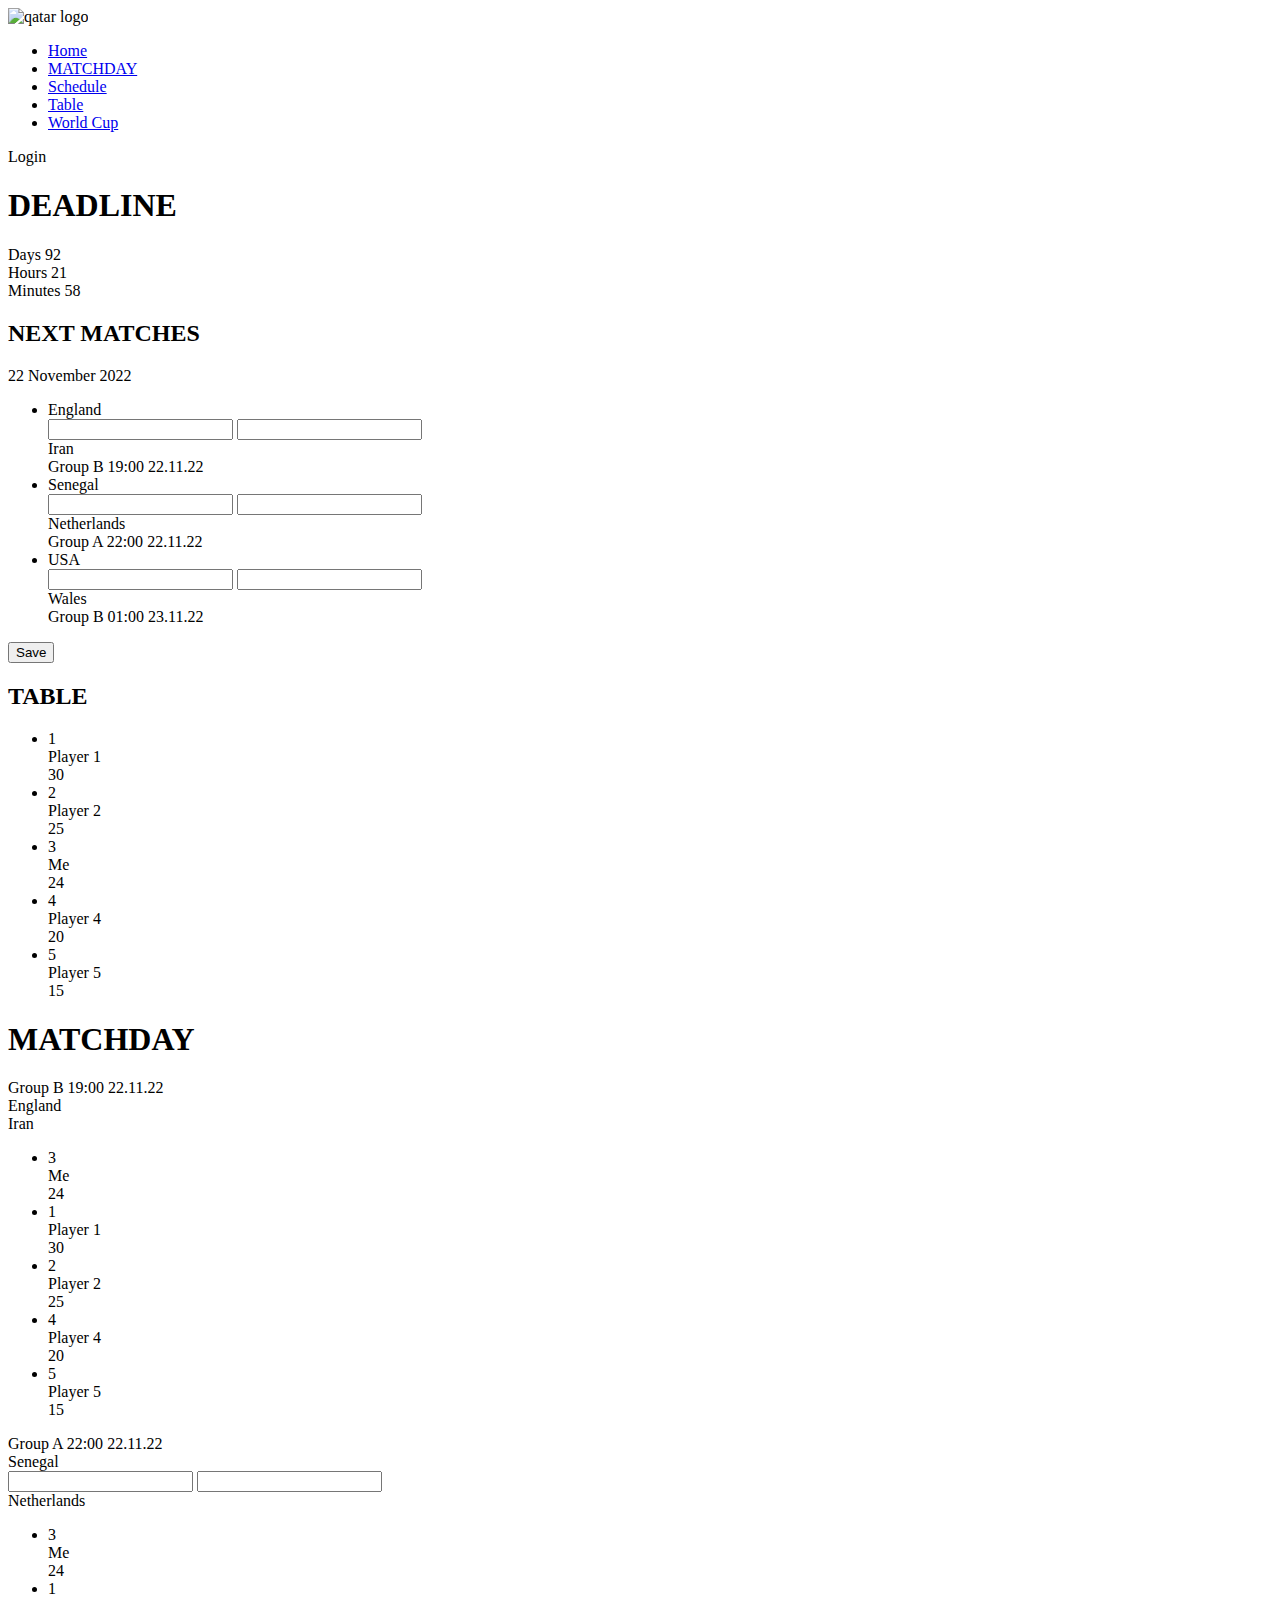
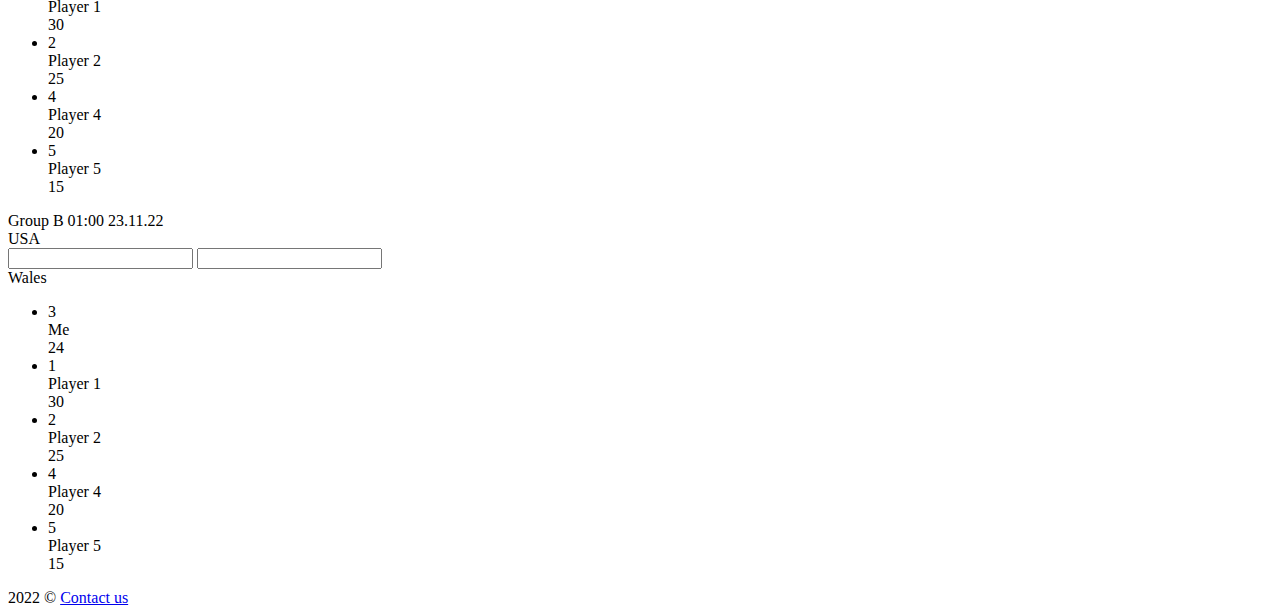
==== commit dc771b3e: "feat: add matchday section" ====
--- a/index.html
+++ b/index.html
@@ -9,11 +9,11 @@
   <link
     href="https://fonts.googleapis.com/css2?family=Poppins:ital,wght@0,100;0,200;0,300;0,400;0,500;0,600;0,700;0,800;0,900;1,100;1,200;1,300;1,400;1,500;1,600;1,700;1,800;1,900&display=swap"
     rel="stylesheet">
-  <link rel="icon" href="pictures/qatar_logo_mini.png">
-  <link rel="stylesheet" href="css/flag-icon.css">
-  <link rel="stylesheet" href="css/icon-font.css">
-  <link rel="stylesheet" href="css/owfont-regular.css">
-  <link rel="stylesheet" href="css/style_1440.css">
+  <link rel="icon" href="../qatar2022/pictures/qatar_logo_mini.png">
+  <link rel="stylesheet" href="../qatar2022/css/flag-icon.css">
+  <link rel="stylesheet" href="../qatar2022/css/icon-font.css">
+  <link rel="stylesheet" href="../qatar2022/css/owfont-regular.css">
+  <link rel="stylesheet" href="../qatar2022/css/style_1440.css">
   <title>Qatar 2022</title>
 </head>
 <body>
@@ -21,14 +21,20 @@
     <header class="header">
       <div class="headerContainer container">
         <div class="headerLogo">
-          <img src="pictures/qatar_logo.png" alt="qatar logo" height="60">
+          <img src="../qatar2022/pictures/qatar_logo.png" alt="qatar logo" height="60">
         </div>
         <nav class="nav">
           <ul class="navUl">
-            <li class="navLi animationLinks">Home</li>
-            <li class="navLi animationLinks">Schedule</li>
-            <li class="navLi animationLinks">Table</li>
-            <li class="navLi animationLinks">World Cup</li>
+            <li class="navLi animationLinks">
+              <a href="#">Home</a></li>
+            <li class="navLi animationLinks">
+              <a href="#matchday">MATCHDAY</a></li>
+            <li class="navLi animationLinks">
+              <a href="#">Schedule</a></li>
+            <li class="navLi animationLinks">
+              <a href="#">Table</a></li>
+            <li class="navLi animationLinks">
+              <a href="#">World Cup</a></li>
           </ul>
         </nav>
         <div class="loginButton bigRedButton">
@@ -38,7 +44,7 @@
     </header>
     <main class="main">
       <div class="mainContainer container">
-        <section class="helloSection">
+        <section id="home" class="helloSection">
           <div class="leftColumn">
             <div class="deadlineBlock">
               <h1 class="deadlineTitle">
@@ -71,59 +77,87 @@
                 </div>
                 <ul class="scheduleMiniUl">
                   <li class="scheduleLi">
-                    <div class="scheduleLiTopBlock">
-                      <div class="firstTeamMini teamBlock">
-                        <span class="flag-icon flag-icon-gb-eng"></span> <span class="team">England</span>
-                      </div>
-                      <div class="scoreMini">
-                        <input class="scoreInput" type="number">
-                        <input class="scoreInput" type="number">
-                      </div>
-                      <div class="secondTeamMini teamBlock">
-                        <span class="team">Iran</span>
-                        <span class="flag-icon flag-icon-ir"></span>
-                      </div>
-                    </div>
-                    <div class="scheduleLiBottomBlock">
-                      <span class="matchTime">19:00</span><span class="matchDate">22.11.22</span>
-                    </div>
+
+<!-- 1st match  my bet -->
+                    
+                    <div class="matchCard">
+                      <div class="matchCardCenterBlock">
+                        <div class="firstTeamMini teamBlock">
+                          <span class="flag-icon flag-icon-gb-eng"></span> <span class="team">England</span>
+                        </div>
+                        <div class="scoreMini">
+                          <input class="scoreInput" type="number">
+                          <input class="scoreInput" type="number">
+                        </div>
+                        <div class="secondTeamMini teamBlock">
+                          <span class="team">Iran</span>
+                          <span class="flag-icon flag-icon-ir"></span>
+                        </div>
+                      </div>
+                      <div class="matchCardBottomBlock">
+                        <span class="matchInfo">Group B</span>
+                        <span class="matchTime">19:00</span>
+                        <span class="matchDate">22.11.22</span>
+                      </div>
+                    </div>
+
+                    
                   </li>
                   <li class="scheduleLi">
-                    <div class="scheduleLiTopBlock">
+
+<!-- 2nd match  my bet -->
+
+                    <div class="matchCard">
+                      <div class="matchCardCenterBlock">
+                          <div class="firstTeamMini teamBlock">
+                          <span class="flag-icon flag-icon-sn"></span> <span class="team">Senegal</span>
+                        </div>
+                        <div class="scoreMini">
+                          <input class="scoreInput" type="number">
+                          <input class="scoreInput" type="number">
+                        </div>
+                        <div class="secondTeamMini teamBlock">
+                          <span class="team">Netherlands</span>
+                          <span class="flag-icon flag-icon-nl"></span>
+                        </div>
+                      </div>
+                      <div class="matchCardBottomBlock">
+                        <span class="matchInfo">Group A</span>
+                        <span class="matchTime">22:00</span>
+                        <span class="matchDate">22.11.22</span>
+                      </div>
+                    </div>
+
+
+                  </li>
+                  <li class="scheduleLi">
+
+<!-- 3rd match my bet -->
+
+                    <div class="matchCard">
+                      <div class="matchCardCenterBlock">
                         <div class="firstTeamMini teamBlock">
-                        <span class="flag-icon flag-icon-sn"></span> <span class="team">Senegal</span>
-                      </div>
-                      <div class="scoreMini">
-                        <input class="scoreInput" type="number">
-                        <input class="scoreInput" type="number">
-                      </div>
-                      <div class="secondTeamMini teamBlock">
-                        <span class="team">Netherlands</span>
-                        <span class="flag-icon flag-icon-nl"></span>
-                      </div>
-                    </div>
-                    <div class="scheduleLiBottomBlock">
-                      <span class="matchTime">19:00</span><span class="matchDate">22.11.22</span>
-                    </div>
-                  </li>
-                  <li class="scheduleLi">
-                    <div class="scheduleLiTopBlock">
-                      <div class="firstTeamMini teamBlock">
-                        <span class="flag-icon flag-icon-us"></span>
-                        <span class="team">USA</span>
-                      </div>
-                      <div class="scoreMini">
-                        <input class="scoreInput" type="number">
-                        <input class="scoreInput" type="number">
-                      </div>
-                      <div class="secondTeamMini teamBlock">
-                        <span class="team">Wales</span>
-                        <span class="flag-icon flag-icon-gb-wls"></span>
-                      </div>
-                    </div>
-                    <div class="scheduleLiBottomBlock">
-                      <span class="matchTime">19:00</span><span class="matchDate">22.11.22</span>
-                    </div>
+                          <span class="flag-icon flag-icon-us"></span>
+                          <span class="team">USA</span>
+                        </div>
+                        <div class="scoreMini">
+                          <input class="scoreInput" type="number">
+                          <input class="scoreInput" type="number">
+                        </div>
+                        <div class="secondTeamMini teamBlock">
+                          <span class="team">Wales</span>
+                          <span class="flag-icon flag-icon-gb-wls"></span>
+                        </div>
+                      </div>
+                      <div class="matchCardBottomBlock">
+                        <span class="matchInfo">Group B</span>
+                        <span class="matchTime">01:00</span>
+                        <span class="matchDate">23.11.22</span>
+                      </div>
+                    </div>
+
+
+
                   </li>
                 </ul>
                 <button class="bigWhiteButton scheduleMiniButton" type="submit" form="scheduleMini">
@@ -137,56 +171,463 @@
               </h2>
               <div class="tableMini miniBlock">
                 <ul class="tableMiniUl">
-                  <li class="tableMiniLi teamBlock">
-                    <h3 class="playerNameMini">
-                      Player 1
-                    </h3>
-                    <div class="playerPointsMini">
-                     30
-                    </div>
-                  </li>
-                  <li class="tableMiniLi teamBlock">
-                    <h3 class="playerNameMini">
-                      Player 2
-                    </h3>
-                    <div class="playerPointsMini">
-                      27
-                    </div>
-                  </li>
-                  <li class="tableMiniLi teamBlock">
-                    <h3 class="playerNameMini">
-                      Player 3
-                    </h3>
-                    <div class="playerPointsMini">
-                      5
-                    </div>
-                  </li>
-                  <li class="tableMiniLi teamBlock">
-                    <h3 class="playerNameMini">
-                      Player 4
-                    </h3>
-                    <div class="playerPointsMini">
-                      1
-                    </div>
-                  </li>
-                  <li class="tableMiniLi teamBlock">
-                    <h3 class="playerNameMini">
-                      Player 5
-                    </h3>
-                    <div class="playerPointsMini">
-                      0
+                  <li class="tableMiniLi">
+                    <div class="playerCard">
+                      <div class="playerPosition">
+                        1
+                      </div>
+                      <div class="playerNameMini">
+                        Player 1
+                      </div>
+                      <div class="playerPointsMini">
+                        30
+                      </div>
+                    </div>
+                  </li>
+                  <li class="tableMiniLi">
+                    <div class="playerCard">
+                      <div class="playerPosition">
+                        2
+                      </div>
+                      <div class="playerNameMini">
+                        Player 2
+                      </div>
+                      <div class="playerPointsMini">
+                        25
+                      </div>
+                    </div>
+                  </li>
+                  <li class="tableMiniLi">
+                    <div class="playerCard myPlayerCard">
+                      <div class="playerPosition">
+                        3
+                      </div>
+                      <div class="playerNameMini">
+                        Me
+                      </div>
+                      <div class="playerPointsMini">
+                        24
+                      </div>
+                    </div>
+                  </li>
+                  <li class="tableMiniLi">
+                    <div class="playerCard">
+                      <div class="playerPosition">
+                        4
+                      </div>
+                      <div class="playerNameMini">
+                        Player 4
+                      </div>
+                      <div class="playerPointsMini">
+                        20
+                      </div>
+                    </div>
+                  </li>
+                  <li class="tableMiniLi">
+                    <div class="playerCard">
+                      <div class="playerPosition">
+                        5
+                      </div>
+                      <div class="playerNameMini">
+                        Player 5
+                      </div>
+                      <div class="playerPointsMini">
+                        15
+                      </div>
                     </div>
                   </li>
                 </ul>
               </div>
             </div>
+          </div>
+        </section>
+        <section class="matchdaySection" id="matchday">
+          <h1 class="matchdayTitle">
+            MATCHDAY
+          </h1>
+          <div class="matchdayBlock">
+
+<!-- 1st event start -->
+
+            <div class="matchDayEvent">
+              <div class="matchCard">
+                <div class="matchCardBottomBlock">
+                  <span class="matchInfo">Group B</span>
+                  <span class="matchTime">19:00</span>
+                  <span class="matchDate">22.11.22</span>
+                </div>
+                <div class="matchCardCenterBlock">
+                  <div class="firstTeamMini teamBlock">
+                    <span class="flag-icon flag-icon-gb-eng"></span> <span class="team">England</span>
+                  </div>
+                  <div class="scoreMini">
+                    <div class="scoreInput" type="number"></div>
+                    <div class="scoreInput" type="number"></div>
+                  </div>
+                  <div class="secondTeamMini teamBlock">
+                    <span class="team">Iran</span>
+                    <span class="flag-icon flag-icon-ir"></span>
+                  </div>
+                </div>
+              </div>
+              <ul class="playersBetsUl">
+                <li class="playersBetsLi">
+                  <div class="playerBetCard">
+                    <div class="scoreMini">
+                      <div class="scoreInput" type="number"></div>
+                      <div class="scoreInput" type="number"></div>
+                    </div>
+                    <div class="playerCard myPlayerCard">
+                      <div class="playerPosition">
+                        3
+                      </div>
+                      <div class="playerNameMini">
+                        Me
+                      </div>
+                      <div class="playerPointsMini">
+                        24
+                      </div>
+                    </div>
+                  </div>
+                </li>
+                <li class="playersBetsLi">
+                  <div class="playerBetCard">
+                    <div class="scoreMini">
+                      <div class="scoreInput" type="number"></div>
+                      <div class="scoreInput" type="number"></div>
+                    </div>
+                    <div class="playerCard firstPlace">
+                      <div class="playerPosition">
+                        1
+                      </div>
+                      <div class="playerNameMini">
+                        Player 1
+                      </div>
+                      <div class="playerPointsMini">
+                        30
+                      </div>
+                    </div>
+                  </div>
+                </li>
+                <li class="playersBetsLi">
+                  <div class="playerBetCard">
+                    <div class="scoreMini">
+                      <div class="scoreInput" type="number"></div>
+                      <div class="scoreInput" type="number"></div>
+                    </div>
+                    <div class="playerCard">
+                      <div class="playerPosition">
+                        2
+                      </div>
+                      <div class="playerNameMini">
+                        Player 2
+                      </div>
+                      <div class="playerPointsMini">
+                        25
+                      </div>
+                    </div>
+                  </div>
+                </li>
+                <li class="playersBetsLi">
+                  <div class="playerBetCard">
+                    <div class="scoreMini">
+                      <div class="scoreInput" type="number"></div>
+                      <div class="scoreInput" type="number"></div>
+                    </div>
+                    <div class="playerCard">
+                      <div class="playerPosition">
+                        4
+                      </div>
+                      <div class="playerNameMini">
+                        Player 4
+                      </div>
+                      <div class="playerPointsMini">
+                        20
+                      </div>
+                    </div>
+                  </div>
+                </li>
+                <li class="playersBetsLi">
+                  <div class="playerBetCard">
+                    <div class="scoreMini">
+                      <div class="scoreInput" type="number"></div>
+                      <div class="scoreInput" type="number"></div>
+                    </div>
+                    <div class="playerCard">
+                      <div class="playerPosition">
+                        5
+                      </div>
+                      <div class="playerNameMini">
+                        Player 5
+                      </div>
+                      <div class="playerPointsMini">
+                        15
+                      </div>
+                    </div>
+                  </div>
+                </li>
+              </ul>
+            </div>
+
+<!-- 1st event end -->
+
+<!-- 2nd event start -->
+
+            <div class="matchDayEvent">
+              <div class="matchCard">
+                <div class="matchCardBottomBlock">
+                  <span class="matchInfo">Group A</span>
+                  <span class="matchTime">22:00</span>
+                  <span class="matchDate">22.11.22</span>
+                </div>
+                <div class="matchCardCenterBlock">
+                  <div class="firstTeamMini teamBlock">
+                    <span class="flag-icon flag-icon-sn"></span> <span class="team">Senegal</span>
+                  </div>
+                  <div class="scoreMini">
+                    <input class="scoreInput" type="number">
+                    <input class="scoreInput" type="number">
+                  </div>
+                  <div class="secondTeamMini teamBlock">
+                    <span class="team">Netherlands</span>
+                    <span class="flag-icon flag-icon-nl"></span>
+                  </div>
+                </div>
+              </div>
+              <ul class="playersBetsUl">
+                <li class="playersBetsLi">
+                  <div class="playerBetCard">
+                    <div class="scoreMini">
+                      <div class="scoreInput" type="number"></div>
+                      <div class="scoreInput" type="number"></div>
+                    </div>
+                    <div class="playerCard myPlayerCard">
+                      <div class="playerPosition">
+                        3
+                      </div>
+                      <div class="playerNameMini">
+                        Me
+                      </div>
+                      <div class="playerPointsMini">
+                        24
+                      </div>
+                    </div>
+                  </div>
+                </li>
+                <li class="playersBetsLi">
+                  <div class="playerBetCard">
+                    <div class="scoreMini">
+                      <div class="scoreInput" type="number"></div>
+                      <div class="scoreInput" type="number"></div>
+                    </div>
+                    <div class="playerCard firstPlace">
+                      <div class="playerPosition">
+                        1
+                      </div>
+                      <div class="playerNameMini">
+                        Player 1
+                      </div>
+                      <div class="playerPointsMini">
+                        30
+                      </div>
+                    </div>
+                  </div>
+                </li>
+                <li class="playersBetsLi">
+                  <div class="playerBetCard">
+                    <div class="scoreMini">
+                      <div class="scoreInput" type="number"></div>
+                      <div class="scoreInput" type="number"></div>
+                    </div>
+                    <div class="playerCard">
+                      <div class="playerPosition">
+                        2
+                      </div>
+                      <div class="playerNameMini">
+                        Player 2
+                      </div>
+                      <div class="playerPointsMini">
+                        25
+                      </div>
+                    </div>
+                  </div>
+                </li>
+                <li class="playersBetsLi">
+                  <div class="playerBetCard">
+                    <div class="scoreMini">
+                      <div class="scoreInput" type="number"></div>
+                      <div class="scoreInput" type="number"></div>
+                    </div>
+                    <div class="playerCard">
+                      <div class="playerPosition">
+                        4
+                      </div>
+                      <div class="playerNameMini">
+                        Player 4
+                      </div>
+                      <div class="playerPointsMini">
+                        20
+                      </div>
+                    </div>
+                  </div>
+                </li>
+                <li class="playersBetsLi">
+                  <div class="playerBetCard">
+                    <div class="scoreMini">
+                      <div class="scoreInput" type="number"></div>
+                      <div class="scoreInput" type="number"></div>
+                    </div>
+                    <div class="playerCard">
+                      <div class="playerPosition">
+                        5
+                      </div>
+                      <div class="playerNameMini">
+                        Player 5
+                      </div>
+                      <div class="playerPointsMini">
+                        15
+                      </div>
+                    </div>
+                  </div>
+                </li>
+              </ul>
+            </div>
+
+<!-- 2nd event end -->
+
+<!-- 3rd event start -->
+
+            <div class="matchDayEvent">
+              <div class="matchCard">
+                <div class="matchCardBottomBlock">
+                  <span class="matchInfo">Group B</span>
+                  <span class="matchTime">01:00</span>
+                  <span class="matchDate">23.11.22</span>
+                </div>
+                <div class="matchCardCenterBlock">
+                  <div class="firstTeamMini teamBlock">
+                    <span class="flag-icon flag-icon-us"></span>
+                    <span class="team">USA</span>
+                  </div>
+                  <div class="scoreMini">
+                    <input class="scoreInput" type="number">
+                    <input class="scoreInput" type="number">
+                  </div>
+                  <div class="secondTeamMini teamBlock">
+                    <span class="team">Wales</span>
+                    <span class="flag-icon flag-icon-gb-wls"></span>
+                  </div>
+                </div>
+              </div>
+              <ul class="playersBetsUl">
+                <li class="playersBetsLi">
+                  <div class="playerBetCard">
+                    <div class="scoreMini">
+                      <div class="scoreInput" type="number"></div>
+                      <div class="scoreInput" type="number"></div>
+                    </div>
+                    <div class="playerCard myPlayerCard">
+                      <div class="playerPosition">
+                        3
+                      </div>
+                      <div class="playerNameMini">
+                        Me
+                      </div>
+                      <div class="playerPointsMini">
+                        24
+                      </div>
+                    </div>
+                  </div>
+                </li>
+                <li class="playersBetsLi">
+                  <div class="playerBetCard">
+                    <div class="scoreMini">
+                      <div class="scoreInput" type="number"></div>
+                      <div class="scoreInput" type="number"></div>
+                    </div>
+                    <div class="playerCard firstPlace">
+                      <div class="playerPosition">
+                        1
+                      </div>
+                      <div class="playerNameMini">
+                        Player 1
+                      </div>
+                      <div class="playerPointsMini">
+                        30
+                      </div>
+                    </div>
+                  </div>
+                </li>
+                <li class="playersBetsLi">
+                  <div class="playerBetCard">
+                    <div class="scoreMini">
+                      <div class="scoreInput" type="number"></div>
+                      <div class="scoreInput" type="number"></div>
+                    </div>
+                    <div class="playerCard">
+                      <div class="playerPosition">
+                        2
+                      </div>
+                      <div class="playerNameMini">
+                        Player 2
+                      </div>
+                      <div class="playerPointsMini">
+                        25
+                      </div>
+                    </div>
+                  </div>
+                </li>
+                <li class="playersBetsLi">
+                  <div class="playerBetCard">
+                    <div class="scoreMini">
+                      <div class="scoreInput" type="number"></div>
+                      <div class="scoreInput" type="number"></div>
+                    </div>
+                    <div class="playerCard">
+                      <div class="playerPosition">
+                        4
+                      </div>
+                      <div class="playerNameMini">
+                        Player 4
+                      </div>
+                      <div class="playerPointsMini">
+                        20
+                      </div>
+                    </div>
+                  </div>
+                </li>
+                <li class="playersBetsLi">
+                  <div class="playerBetCard">
+                    <div class="scoreMini">
+                      <div class="scoreInput" type="number"></div>
+                      <div class="scoreInput" type="number"></div>
+                    </div>
+                    <div class="playerCard">
+                      <div class="playerPosition">
+                        5
+                      </div>
+                      <div class="playerNameMini">
+                        Player 5
+                      </div>
+                      <div class="playerPointsMini">
+                        15
+                      </div>
+                    </div>
+                  </div>
+                </li>
+              </ul>
+            </div>
+
+<!-- 3rd event end -->
+
           </div>
         </section>
       </div>
     </main>
     <footer class="footer">
       <div class="footerContainer container">
-
+        <span class="footerText">2022 ©</span>
+        <a href="https://github.com/lexarudak" target='_blank'  class="footerText animationLinks">Contact us</a>
       </div>
     </footer>
 
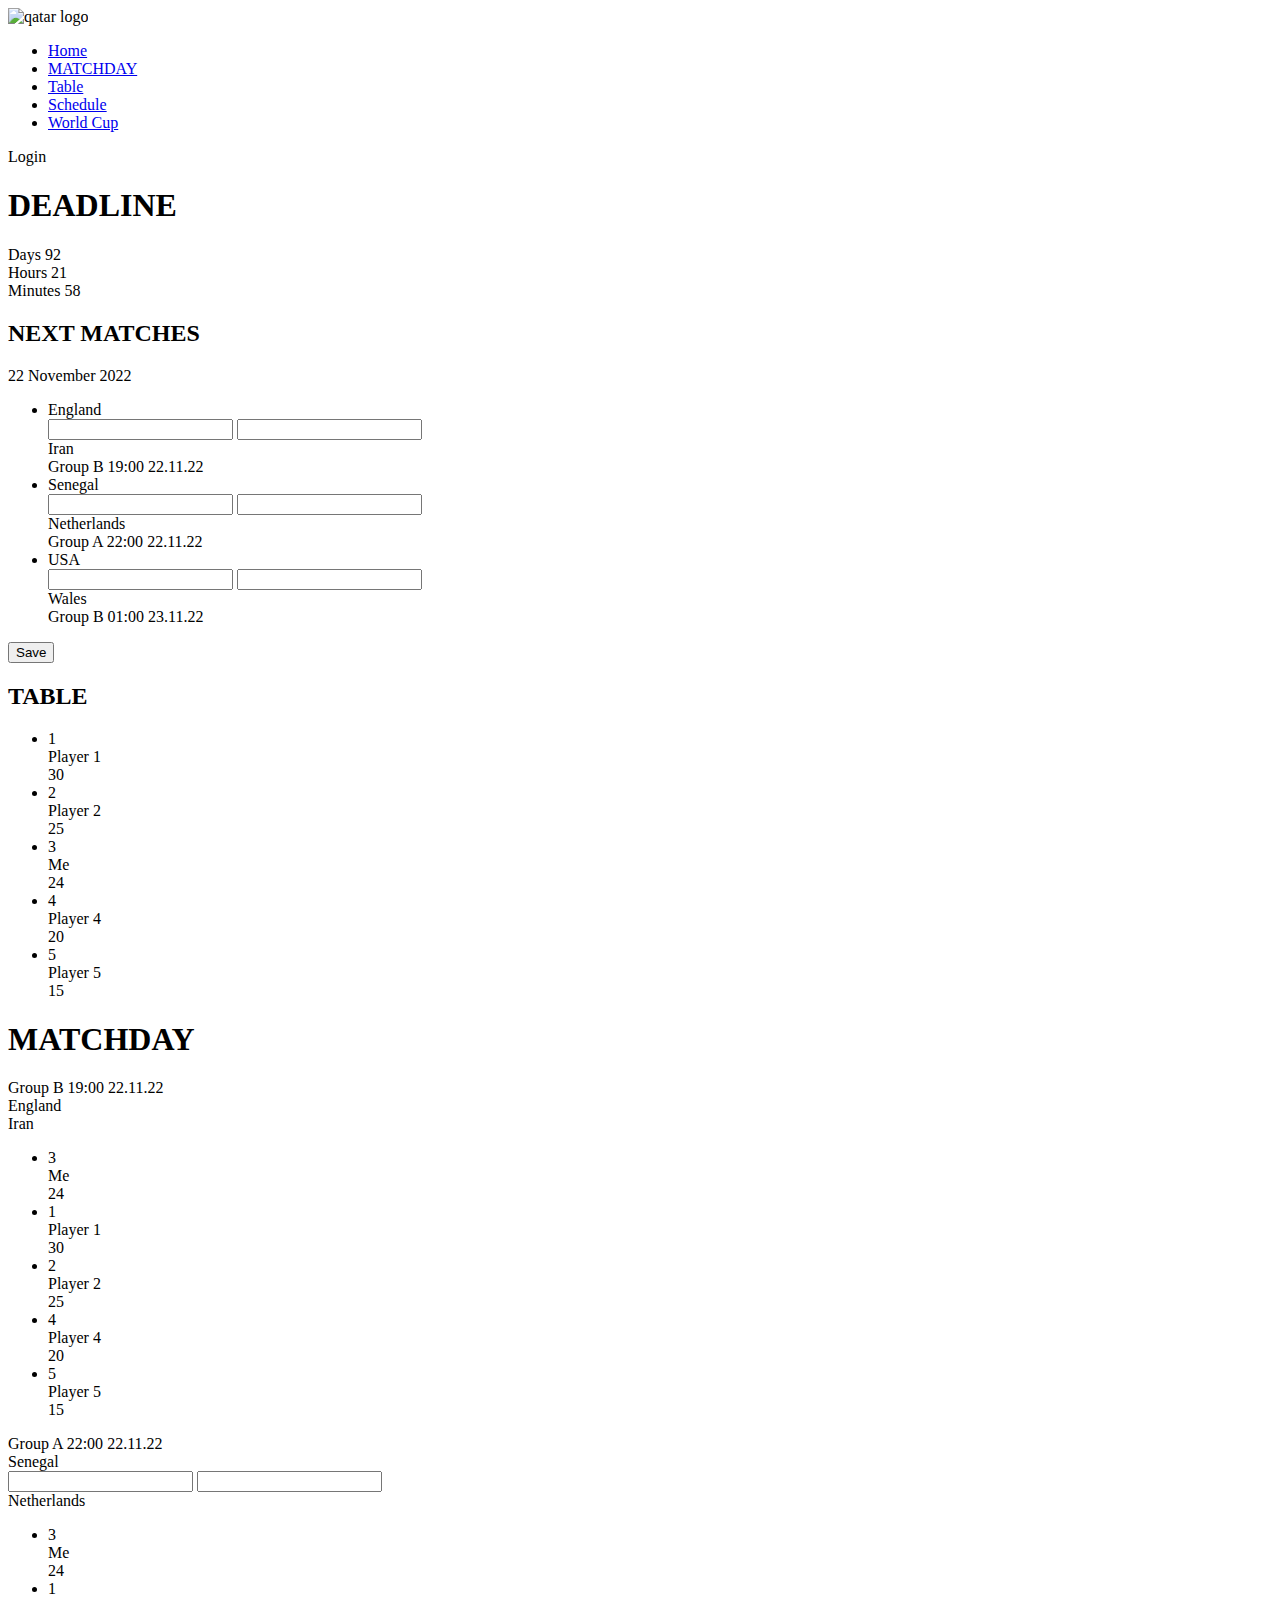
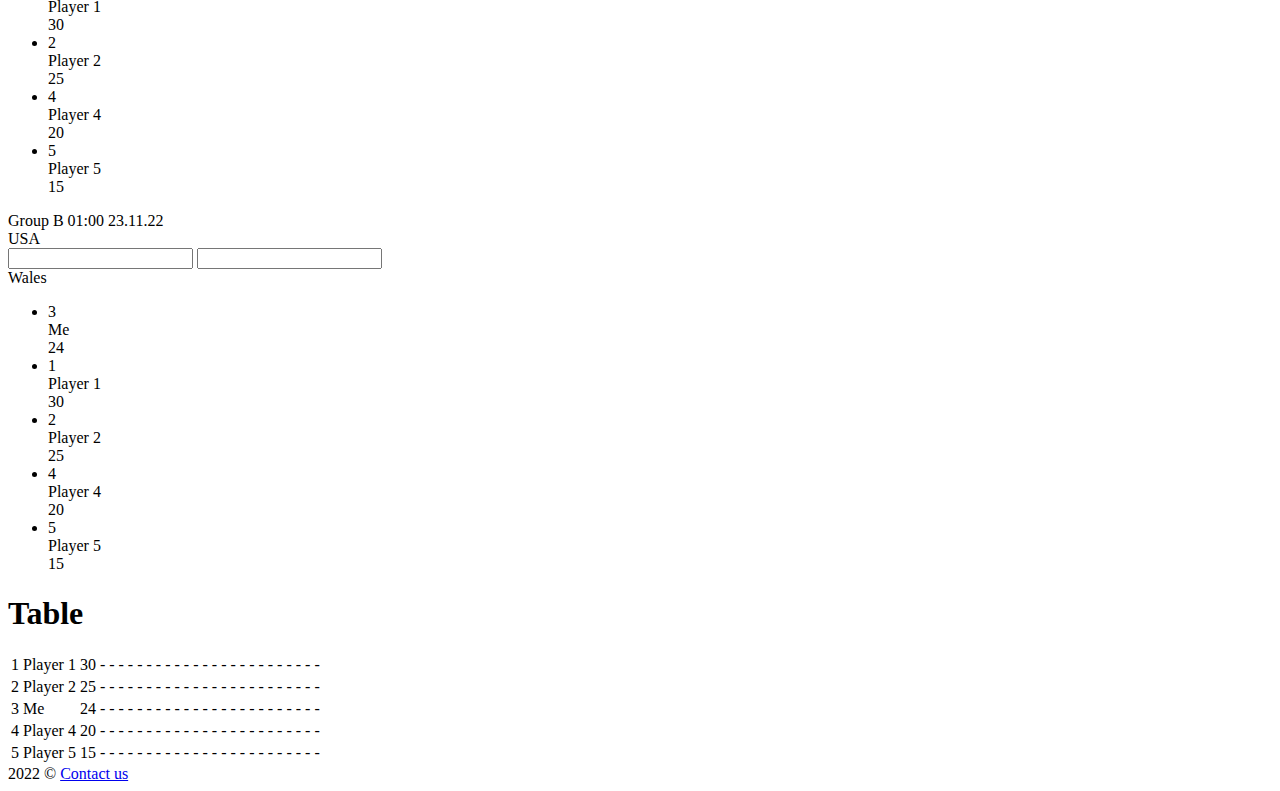
==== commit c9411e61: "feat: add big table" ====
--- a/index.html
+++ b/index.html
@@ -30,9 +30,9 @@
             <li class="navLi animationLinks">
               <a href="#matchday">MATCHDAY</a></li>
             <li class="navLi animationLinks">
+              <a href="#table">Table</a></li>
+            <li class="navLi animationLinks">
               <a href="#">Schedule</a></li>
-            <li class="navLi animationLinks">
-              <a href="#">Table</a></li>
             <li class="navLi animationLinks">
               <a href="#">World Cup</a></li>
           </ul>
@@ -622,6 +622,171 @@
 
           </div>
         </section>
+        <section class="tableSection" id="table">
+          <h1 class="tableTitle">
+            Table
+          </h1>
+          <div class="mainTable">
+            <table class="bigTable">
+              <tbody>
+                <tr>
+                  <td class="tdPosition">
+                    1
+                  </td>
+                  <td class="tdName">
+                    Player 1
+                  </td>
+                  <td class="tdPoints">
+                    30
+                  </td>
+                  <td class="td">-</td><td class="td">-</td><td class="td">-</td><td class="td">-</td><td class="td">-</td><td class="td">-</td><td class="td">-</td><td class="td">-</td><td class="td">-</td><td class="td">-</td><td class="td">-</td><td class="td">-</td><td class="td">-</td><td class="td">-</td><td class="td">-</td><td class="td">-</td><td class="td">-</td><td class="td">-</td><td class="td">-</td><td class="td">-</td><td class="td">-</td><td class="td">-</td><td class="td">-</td><td class="td">-</td>
+                </tr>
+                <tr>
+                  <td class="tdPosition">
+                    2
+                  </td>
+                  <td class="tdName">
+                    Player 2
+                  </td>
+                  <td class="tdPoints">
+                    25
+                  </td>
+                  <td class="td">-</td>
+                  <td class="td">-</td>
+                  <td class="td">-</td>
+                  <td class="td">-</td>
+                  <td class="td">-</td>
+                  <td class="td">-</td>
+                  <td class="td">-</td>
+                  <td class="td">-</td>
+                  <td class="td">-</td>
+                  <td class="td">-</td>
+                  <td class="td">-</td>
+                  <td class="td">-</td>
+                  <td class="td">-</td>
+                  <td class="td">-</td>
+                  <td class="td">-</td>
+                  <td class="td">-</td>
+                  <td class="td">-</td>
+                  <td class="td">-</td>
+                  <td class="td">-</td>
+                  <td class="td">-</td>
+                  <td class="td">-</td>
+                  <td class="td">-</td>
+                  <td class="td">-</td>
+                  <td class="td">-</td>
+                </tr>
+                <tr class="myTr">
+                  <td class="tdPosition">
+                    3
+                  </td>
+                  <td class="tdName">
+                    Me
+                  </td>
+                  <td class="tdPoints">
+                    24
+                  </td>
+                  <td class="td">-</td>
+                  <td class="td">-</td>
+                  <td class="td">-</td>
+                  <td class="td">-</td>
+                  <td class="td">-</td>
+                  <td class="td">-</td>
+                  <td class="td">-</td>
+                  <td class="td">-</td>
+                  <td class="td">-</td>
+                  <td class="td">-</td>
+                  <td class="td">-</td>
+                  <td class="td">-</td>
+                  <td class="td">-</td>
+                  <td class="td">-</td>
+                  <td class="td">-</td>
+                  <td class="td">-</td>
+                  <td class="td">-</td>
+                  <td class="td">-</td>
+                  <td class="td">-</td>
+                  <td class="td">-</td>
+                  <td class="td">-</td>
+                  <td class="td">-</td>
+                  <td class="td">-</td>
+                  <td class="td">-</td>
+                </tr>
+                <tr>
+                  <td class="tdPosition">
+                    4
+                  </td>
+                  <td class="tdName">
+                    Player 4 
+                  </td>
+                  <td class="tdPoints">
+                    20
+                  </td>
+                  <td class="td">-</td>
+                  <td class="td">-</td>
+                  <td class="td">-</td>
+                  <td class="td">-</td>
+                  <td class="td">-</td>
+                  <td class="td">-</td>
+                  <td class="td">-</td>
+                  <td class="td">-</td>
+                  <td class="td">-</td>
+                  <td class="td">-</td>
+                  <td class="td">-</td>
+                  <td class="td">-</td>
+                  <td class="td">-</td>
+                  <td class="td">-</td>
+                  <td class="td">-</td>
+                  <td class="td">-</td>
+                  <td class="td">-</td>
+                  <td class="td">-</td>
+                  <td class="td">-</td>
+                  <td class="td">-</td>
+                  <td class="td">-</td>
+                  <td class="td">-</td>
+                  <td class="td">-</td>
+                  <td class="td">-</td>
+                </tr>
+                <tr>
+                  <td class="tdPosition">
+                    5
+                  </td>
+                  <td class="tdName">
+                    Player 5
+                  </td>
+                  <td class="tdPoints">
+                    15
+                  </td>
+                  <td class="td">-</td>
+                  <td class="td">-</td>
+                  <td class="td">-</td>
+                  <td class="td">-</td>
+                  <td class="td">-</td>
+                  <td class="td">-</td>
+                  <td class="td">-</td>
+                  <td class="td">-</td>
+                  <td class="td">-</td>
+                  <td class="td">-</td>
+                  <td class="td">-</td>
+                  <td class="td">-</td>
+                  <td class="td">-</td>
+                  <td class="td">-</td>
+                  <td class="td">-</td>
+                  <td class="td">-</td>
+                  <td class="td">-</td>
+                  <td class="td">-</td>
+                  <td class="td">-</td>
+                  <td class="td">-</td>
+                  <td class="td">-</td>
+                  <td class="td">-</td>
+                  <td class="td">-</td>
+                  <td class="td">-</td>
+                </tr>
+
+
+              </tbody>
+            </table>
+          </div>
+        </section>
       </div>
     </main>
     <footer class="footer">
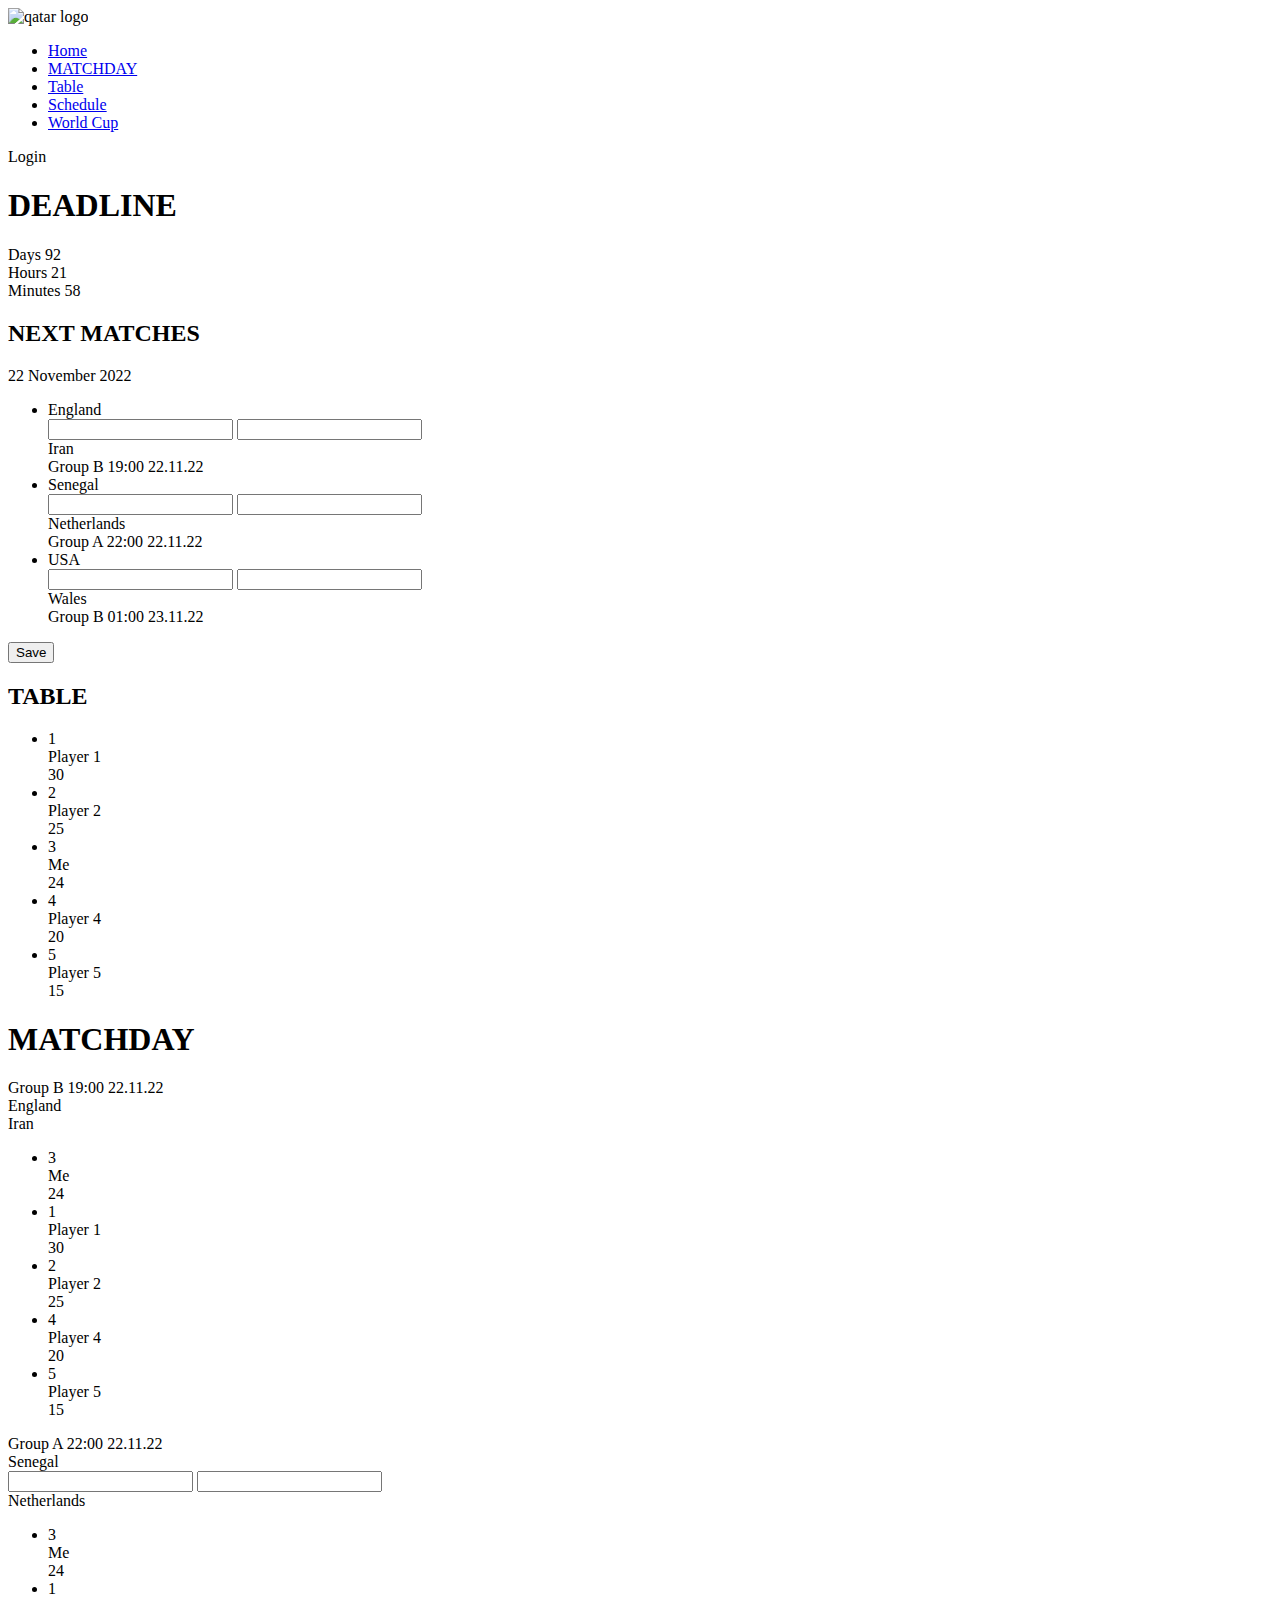
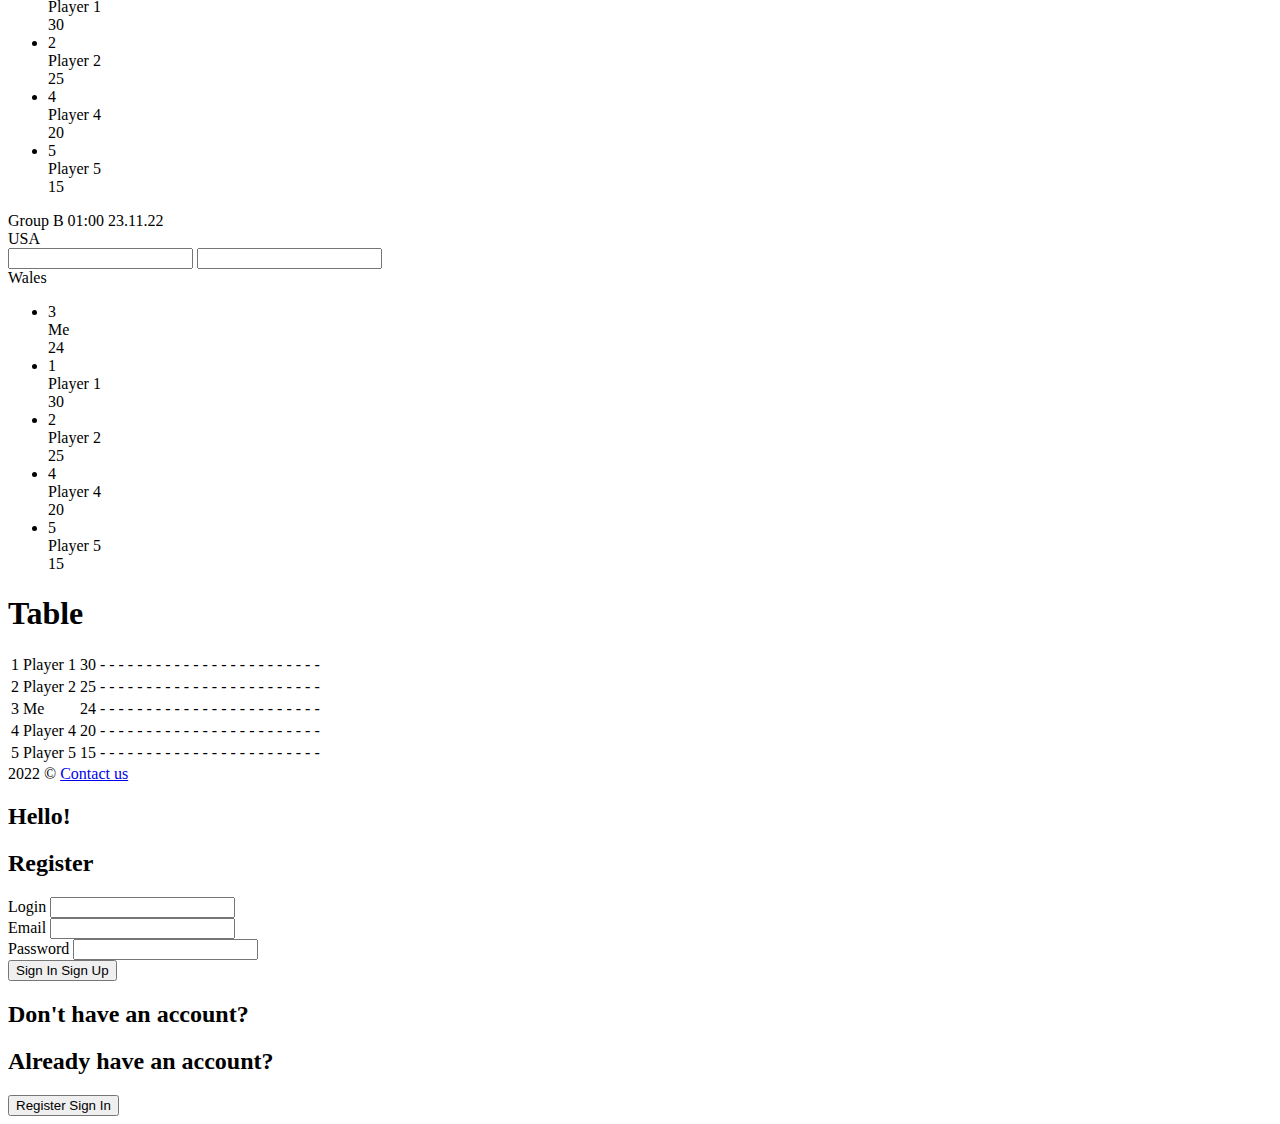
==== commit aee00ca2: "feat: add login popup" ====
--- a/index.html
+++ b/index.html
@@ -798,6 +798,59 @@
 
   </div>
 
-<script src="js/index.js" type="module"></script>
+<!-- POPUP -->
+<div class="popupContainer">
+  <div class="popup">
+    <div class="loginRegister">
+      <form class="loginForm" name="loginForm">
+        <h2 class="loginTitle hello">
+          Hello!
+        </h2>
+        <h2 class="loginTitle register">
+          Register
+        </h2>
+        <div class="loginContainer formContainer">
+          <span class="formSpan">Login</span>
+          <input class="loginInput loginFormInput" type="text" name="loginInput">
+        </div>
+        <div class="emailContainer formContainer">
+          <span class="formSpan">Email</span>
+          <input class="emailInput loginFormInput" type="email" name="emailInput">
+        </div>
+        <div class="passwordContainer formContainer">
+          <span class="formSpan">Password</span>
+          <input class="passwordInput loginFormInput" type="password" name="emailIpasswordInputnput">
+        </div>
+        <button class="loginFormButton bigWhiteButton" type="submit" name="loginFormButton">
+          <span class="loginButtonText registerText">Sign In</span>
+          <span class="loginButtonText signUpText">Sign Up</span>
+          </button>
+      </form>
+    </div>
+    <div class="changePopup">
+      <div class="changePopupContainer">
+        <h2 class="changePopupTitle dontHave">
+          Don't have an account?
+        </h2>
+        <h2 class="changePopupTitle have">
+          Already have an account?
+        </h2>
+        <button class="changePopupButton bigWhiteButton">
+          <span class="loginButtonText registerText">Register</span>
+          <span class="loginButtonText signUpText">Sign In</span>
+        </button>
+      </div>
+    </div>
+  </div>
+</div>
+
+
+<!-- backgrounds covers -->
+<div class="backgroundBlur">
+
+</div>
+
+
+<script src="../qatar2022/js/index.js" type="module"></script>
 </body>
 </html>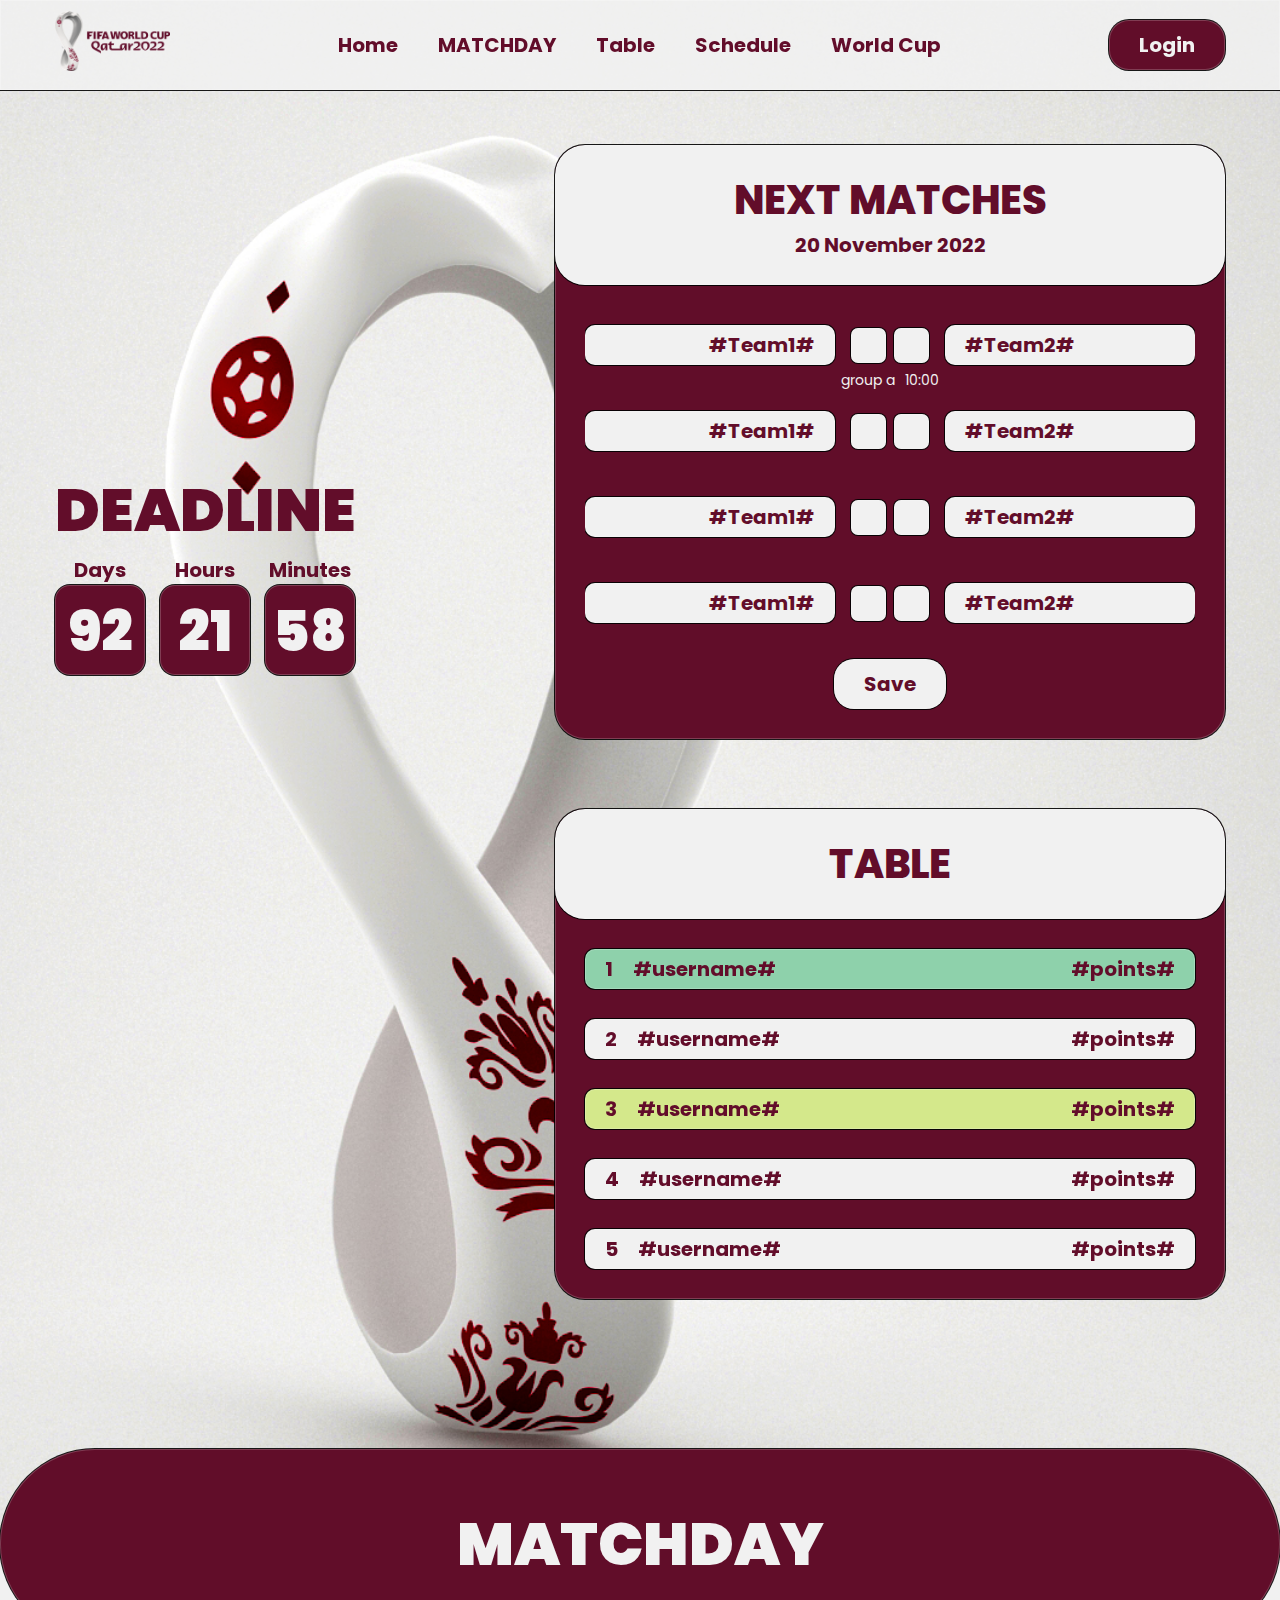
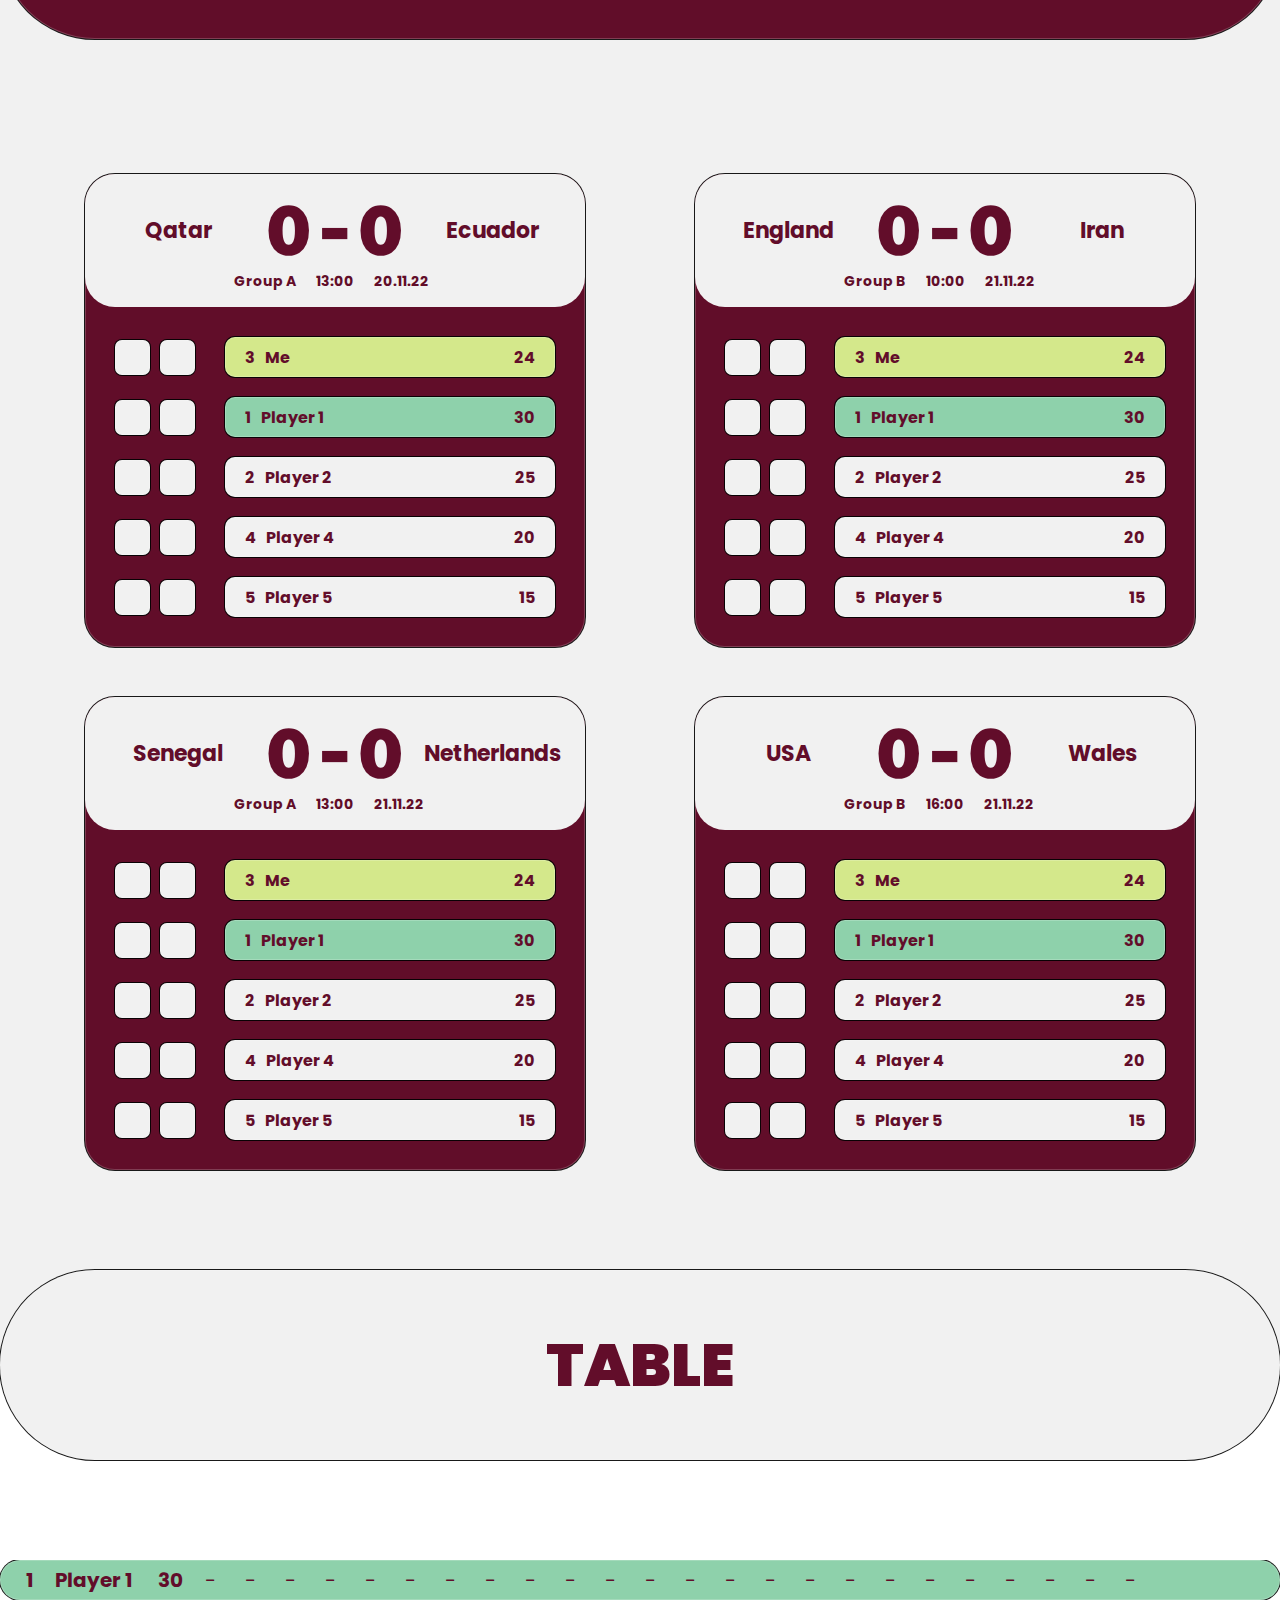
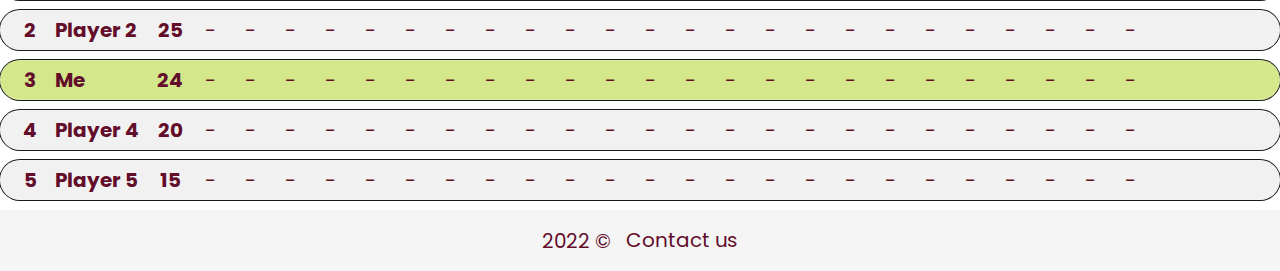
==== commit 70aa8220: "feat: change design" ====
--- a/index.html
+++ b/index.html
@@ -7,34 +7,40 @@
   <link rel="preconnect" href="https://fonts.googleapis.com">
   <link rel="preconnect" href="https://fonts.gstatic.com" crossorigin>
   <link
-    href="https://fonts.googleapis.com/css2?family=Poppins:ital,wght@0,100;0,200;0,300;0,400;0,500;0,600;0,700;0,800;0,900;1,100;1,200;1,300;1,400;1,500;1,600;1,700;1,800;1,900&display=swap"
+    href="https://fonts.googleapis.com/css2?family=Azeret+Mono:wght@300;400;500;600;700;800;900&family=Poppins:ital,wght@0,100;0,200;0,300;0,400;0,500;0,600;0,700;0,800;0,900;1,100;1,200;1,300;1,400;1,500;1,600;1,700;1,800;1,900&display=swap"
     rel="stylesheet">
-  <link rel="icon" href="../qatar2022/pictures/qatar_logo_mini.png">
-  <link rel="stylesheet" href="../qatar2022/css/flag-icon.css">
-  <link rel="stylesheet" href="../qatar2022/css/icon-font.css">
-  <link rel="stylesheet" href="../qatar2022/css/owfont-regular.css">
-  <link rel="stylesheet" href="../qatar2022/css/style_1440.css">
+  <link rel="icon" href="assets/img/qatar_logo_mini.png">
+  <link rel="stylesheet" href="assets/css/flag-icon.css">
+  <link rel="stylesheet" href="assets/css/icon-font.css">
+  <link rel="stylesheet" href="assets/css/owfont-regular.css">
+  <link rel="stylesheet" href="assets/css/style_1440.css">
   <title>Qatar 2022</title>
 </head>
+
 <body>
   <div class="bodyWrapper">
     <header class="header">
       <div class="headerContainer container">
         <div class="headerLogo">
-          <img src="../qatar2022/pictures/qatar_logo.png" alt="qatar logo" height="60">
+          <img src="./assets/img/qatar_logo.png" alt="qatar logo" height="60">
         </div>
         <nav class="nav">
           <ul class="navUl">
             <li class="navLi animationLinks">
-              <a href="#">Home</a></li>
+              <a href="#">Home</a>
+            </li>
             <li class="navLi animationLinks">
-              <a href="#matchday">MATCHDAY</a></li>
+              <a href="#matchday">MATCHDAY</a>
+            </li>
             <li class="navLi animationLinks">
-              <a href="#table">Table</a></li>
+              <a href="#table">Table</a>
+            </li>
             <li class="navLi animationLinks">
-              <a href="#">Schedule</a></li>
+              <a href="#">Schedule</a>
+            </li>
             <li class="navLi animationLinks">
-              <a href="#">World Cup</a></li>
+              <a href="#">World Cup</a>
+            </li>
           </ul>
         </nav>
         <div class="loginButton bigRedButton">
@@ -43,8 +49,8 @@
       </div>
     </header>
     <main class="main">
-      <div class="mainContainer container">
-        <section id="home" class="helloSection">
+      <section id="home" class="helloSection">
+        <div class="helloSectionContainer container">
           <div class="leftColumn">
             <div class="deadlineBlock">
               <h1 class="deadlineTitle">
@@ -67,108 +73,224 @@
             </div>
           </div>
           <div class="rightColumn">
+
+            <!--- NEXT MATCHES TABLE --->
+
             <div class="rightColumnSection section1">
-              <h2 class="scheduleMiniBlockHeader">
-                NEXT MATCHES
-              </h2>
-              <form class="scheduleMiniBlock miniBlock" name="scheduleMini">
+              <div class="rightColumnSectionTitle">
+                <h2 class="scheduleMiniBlockHeader">
+                  NEXT MATCHES
+                </h2>
                 <div class="scheduleMiniDate">
-                  <span class="nextDate">22 November 2022</span>
+                  20 November 2022
                 </div>
+              </div>
+             
+              <form class="scheduleMiniBlock miniBlock" name="scheduleMini" action="insert_action_bets.cfm"
+                method="post">
                 <ul class="scheduleMiniUl">
-                  <li class="scheduleLi">
-
-<!-- 1st match  my bet -->
-                    
-                    <div class="matchCard">
-                      <div class="matchCardCenterBlock">
-                        <div class="firstTeamMini teamBlock">
-                          <span class="flag-icon flag-icon-gb-eng"></span> <span class="team">England</span>
+
+                  <!-- 1st match  my bet -->
+                  <cfset myVar="2022-08-28">
+
+
+                    <cfquery name="Match1" datasource="test">
+                      SELECT *
+                      FROM world.`results` WHERE match_id = 1 ;
+                    </cfquery>
+
+
+
+                    <li class="scheduleLi">
+                      <div class="matchCard matchCardToBet">
+                        <div class="matchCardCenterBlock">
+                          <div class="firstTeamMini teamBlock">
+                            <span class="team">
+                              <cfif dateDiff("d", myVar ,now()) EQ 0>
+                                <cfoutput query="Match1">#Team1#</cfoutput>
+                              </cfif>
+                            </span>
+                          </div>
+                          <table class="scoreMini">
+                            <tbody>
+                              <tr>
+                                <td>
+                                  <input name="GolQua1" maxlength="1" class="scoreInput" type="number">
+                                </td>
+                                <td>
+                                  <input name="GolEcu1" maxlength="1" class="scoreInput" type="number">
+                                </td>
+                              </tr>
+                            </tbody>
+                          </table>
+                          <div class="secondTeamMini teamBlock">
+                            <span class="team">
+                              <cfif dateDiff("d", myVar ,now()) EQ 0>
+                                <cfoutput query="Match1">#Team2#</cfoutput>
+                              </cfif>
+                            </span>
+                          </div>
                         </div>
-                        <div class="scoreMini">
-                          <input class="scoreInput" type="number">
-                          <input class="scoreInput" type="number">
+                        <div class="matchCardBottomBlock">
+                          <span class="matchInfo">group a</span>
+                          <span class="timeAndDateFromVal">10:00</span>
                         </div>
-                        <div class="secondTeamMini teamBlock">
-                          <span class="team">Iran</span>
-                          <span class="flag-icon flag-icon-ir"></span>
+                      </div>
+                    </li>
+
+                    <!-- 2nd match  my bet -->
+                    <!--- server's time dump --->
+                    <!---  <cfset DateToday = "#now()#">
+                 <cfdump var = "#DateToday#"> --->
+
+
+                    <cfset MyVar2="2022-08-27 20:31">
+
+                      <cfquery name="Match2" datasource="test">
+                        SELECT *
+                        FROM world.`results` WHERE match_id = 2 ;
+                      </cfquery>
+
+                      <li class="scheduleLi">
+                        <div class="matchCard matchCardToBet">
+                          <div class="matchCardCenterBlock">
+                            <div class="firstTeamMini teamBlock">
+                              <span class="team">
+                                <cfif dateDiff("n", myVar2 ,now()) GT 0>
+                                  <cfoutput query="Match2">#Team1#</cfoutput>
+                                </cfif>
+                              </span>
+                            </div>
+                            <table class="scoreMini">
+                              <tbody>
+                                <tr>
+                                  <td>
+                                    <input name="GolEng1" maxlength="1" class="scoreInput" type="number">
+                                  </td>
+                                  <td>
+                                    <input name="GolIra1" maxlength="1" class="scoreInput" type="number">
+                                  </td>
+                                </tr>
+                              </tbody>
+                            </table>
+                            <div class="secondTeamMini teamBlock">
+                              <span class="team">
+                                <cfif dateDiff("n", myVar2 ,now()) GT 0>
+                                  <cfoutput query="Match2">#Team2#</cfoutput>
+                                </cfif>
+                              </span>
+                            </div>
+                          </div>
+                          <div class="matchCardBottomBlock">
+                            <span class="matchInfo"></span>
+                            <span class="timeAndDateFromVal"></span>
+                          </div>
                         </div>
-                      </div>
-                      <div class="matchCardBottomBlock">
-                        <span class="matchInfo">Group B</span>
-                        <span class="matchTime">19:00</span>
-                        <span class="matchDate">22.11.22</span>
-                      </div>
-                    </div>
-
-                    
-                  </li>
-                  <li class="scheduleLi">
-
-<!-- 2nd match  my bet -->
-
-                    <div class="matchCard">
-                      <div class="matchCardCenterBlock">
-                          <div class="firstTeamMini teamBlock">
-                          <span class="flag-icon flag-icon-sn"></span> <span class="team">Senegal</span>
+                      </li>
+
+                      <!-- 3rd match my bet -->
+
+                      <cfquery name="Match3" datasource="test">
+                        SELECT *
+                        FROM world.`results` WHERE match_id = 3 ;
+                      </cfquery>
+
+                      <li class="scheduleLi">
+                        <div class="matchCard matchCardToBet">
+                          <div class="matchCardCenterBlock">
+                            <div class="firstTeamMini teamBlock">
+                              <span class="team">
+                                <cfif dateDiff("n", myVar2 ,now()) GT 0>
+                                  <cfoutput query="Match3">#Team1#</cfoutput>
+                                </cfif>
+                              </span>
+                            </div>
+                            <table class="scoreMini">
+                              <tbody>
+                                <tr>
+                                  <td>
+                                    <input name="GolSen1" maxlength="1" class="scoreInput" type="number">
+                                  </td>
+                                  <td>
+                                    <input name="GolNet1" maxlength="1" class="scoreInput" type="number">
+                                  </td>
+                                </tr>
+                              </tbody>
+                            </table>
+                            <div class="secondTeamMini teamBlock">
+                              <span class="team">
+                                <cfif dateDiff("n", myVar2 ,now()) GT 0>
+                                  <cfoutput query="Match3">#Team2#</cfoutput>
+                                </cfif>
+                              </span>
+                            </div>
+                          </div>
+                          <div class="matchCardBottomBlock">
+                            <span class="matchInfo"></span>
+                            <span class="timeAndDateFromVal"></span>
+                          </div>
                         </div>
-                        <div class="scoreMini">
-                          <input class="scoreInput" type="number">
-                          <input class="scoreInput" type="number">
+                      </li>
+
+                      <!-- 4rd match my bet -->
+
+                      <cfquery name="Match4" datasource="test">
+                        SELECT *
+                        FROM world.`results` WHERE match_id = 4 ;
+                      </cfquery>
+
+                      <li class="scheduleLi">
+                        <div class="matchCard matchCardToBet">
+                          <div class="matchCardCenterBlock">
+                            <div class="firstTeamMini teamBlock">
+                              <span class="team">
+                                <cfif dateDiff("n", myVar2 ,now()) GT 0>
+                                  <cfoutput query="Match4">#Team1#</cfoutput>
+                                </cfif>
+                              </span>
+                            </div>
+                            <table class="scoreMini">
+                              <tbody>
+                                <tr>
+                                  <td>
+                                    <input name="GolUSA1" maxlength="1" class="scoreInput" type="number">
+                                  </td>
+                                  <td>
+                                    <input name="GolWal1" maxlength="1" class="scoreInput" type="number">
+                                  </td>
+                                </tr>
+                              </tbody>
+                            </table>
+                            <div class="secondTeamMini teamBlock">
+                              <span class="team">
+                                <cfif dateDiff("n", myVar2 ,now()) GT 0>
+                                  <cfoutput query="Match4">#Team2#</cfoutput>
+                                </cfif>
+                              </span>
+                            </div>
+                          </div>
+                          <div class="matchCardBottomBlock">
+                            <span class="matchInfo"></span>
+                            <span class="timeAndDateFromVal"></span>
+                          </div>
                         </div>
-                        <div class="secondTeamMini teamBlock">
-                          <span class="team">Netherlands</span>
-                          <span class="flag-icon flag-icon-nl"></span>
-                        </div>
-                      </div>
-                      <div class="matchCardBottomBlock">
-                        <span class="matchInfo">Group A</span>
-                        <span class="matchTime">22:00</span>
-                        <span class="matchDate">22.11.22</span>
-                      </div>
-                    </div>
-
-
-                  </li>
-                  <li class="scheduleLi">
-
-<!-- 3rd match my bet -->
-
-                    <div class="matchCard">
-                      <div class="matchCardCenterBlock">
-                        <div class="firstTeamMini teamBlock">
-                          <span class="flag-icon flag-icon-us"></span>
-                          <span class="team">USA</span>
-                        </div>
-                        <div class="scoreMini">
-                          <input class="scoreInput" type="number">
-                          <input class="scoreInput" type="number">
-                        </div>
-                        <div class="secondTeamMini teamBlock">
-                          <span class="team">Wales</span>
-                          <span class="flag-icon flag-icon-gb-wls"></span>
-                        </div>
-                      </div>
-                      <div class="matchCardBottomBlock">
-                        <span class="matchInfo">Group B</span>
-                        <span class="matchTime">01:00</span>
-                        <span class="matchDate">23.11.22</span>
-                      </div>
-                    </div>
-
-
-
-                  </li>
+                      </li>
+
                 </ul>
-                <button class="bigWhiteButton scheduleMiniButton" type="submit" form="scheduleMini">
-                  Save
-                </button>
+                <td><input class="bigWhiteButton" id="nextMatchesSubmit" type="Submit" value="Save"></td>
               </form>
             </div>
+
+            <!--- --->
+
+
+
             <div class="rightColumnSection">
-              <h2>
-                TABLE
-              </h2>
+              <div class="rightColumnSectionTitle">
+                <h2 class="scheduleMiniBlockHeader">
+                  TABLE
+                </h2>
+              </div>
               <div class="tableMini miniBlock">
                 <ul class="tableMiniUl">
                   <li class="tableMiniLi">
@@ -177,10 +299,17 @@
                         1
                       </div>
                       <div class="playerNameMini">
-                        Player 1
-                      </div>
-                      <div class="playerPointsMini">
-                        30
+                        <cfquery name="player1" datasource="test">
+                          SELECT *
+                          FROM world.`total points`
+                          ORDER BY points DESC LIMIT 1
+                        </cfquery>
+                        <cfoutput query="player1">#username#
+                        </cfoutput>
+                      </div>
+                      <div class="playerPointsMini">
+                        <cfoutput query="player1">#points#
+                        </cfoutput>
                       </div>
                     </div>
                   </li>
@@ -190,10 +319,17 @@
                         2
                       </div>
                       <div class="playerNameMini">
-                        Player 2
-                      </div>
-                      <div class="playerPointsMini">
-                        25
+                        <cfquery name="player2" datasource="test">
+                          SELECT *
+                          FROM world.`total points`
+                          ORDER BY points DESC LIMIT 1,1;
+                        </cfquery>
+                        <cfoutput query="player2">#username#
+                        </cfoutput>
+                      </div>
+                      <div class="playerPointsMini">
+                        <cfoutput query="player2">#points#
+                        </cfoutput>
                       </div>
                     </div>
                   </li>
@@ -203,10 +339,17 @@
                         3
                       </div>
                       <div class="playerNameMini">
-                        Me
-                      </div>
-                      <div class="playerPointsMini">
-                        24
+                        <cfquery name="player3" datasource="test">
+                          SELECT *
+                          FROM world.`total points`
+                          ORDER BY points DESC LIMIT 2,1;
+                        </cfquery>
+                        <cfoutput query="player3">#username#
+                        </cfoutput>
+                      </div>
+                      <div class="playerPointsMini">
+                        <cfoutput query="player3">#points#
+                        </cfoutput>
                       </div>
                     </div>
                   </li>
@@ -216,10 +359,17 @@
                         4
                       </div>
                       <div class="playerNameMini">
-                        Player 4
-                      </div>
-                      <div class="playerPointsMini">
-                        20
+                        <cfquery name="player4" datasource="test">
+                          SELECT *
+                          FROM world.`total points`
+                          ORDER BY points DESC LIMIT 3,1;
+                        </cfquery>
+                        <cfoutput query="player4">#username#
+                        </cfoutput>
+                      </div>
+                      <div class="playerPointsMini">
+                        <cfoutput query="player4">#points#
+                        </cfoutput>
                       </div>
                     </div>
                   </li>
@@ -229,10 +379,17 @@
                         5
                       </div>
                       <div class="playerNameMini">
-                        Player 5
-                      </div>
-                      <div class="playerPointsMini">
-                        15
+                        <cfquery name="player5" datasource="test">
+                          SELECT *
+                          FROM world.`total points`
+                          ORDER BY points DESC LIMIT 4,1;
+                        </cfquery>
+                        <cfoutput query="player5">#username#
+                        </cfoutput>
+                      </div>
+                      <div class="playerPointsMini">
+                        <cfoutput query="player5">#points#
+                        </cfoutput>
                       </div>
                     </div>
                   </li>
@@ -240,36 +397,41 @@
               </div>
             </div>
           </div>
-        </section>
+        </div>
+      </section>
+        <!-- Matchday -->
+
         <section class="matchdaySection" id="matchday">
           <h1 class="matchdayTitle">
             MATCHDAY
           </h1>
-          <div class="matchdayBlock">
-
-<!-- 1st event start -->
+          <div class="matchdayBlock container">
+
+            <!-- 1st event start -->
 
             <div class="matchDayEvent">
-              <div class="matchCard">
-                <div class="matchCardBottomBlock">
-                  <span class="matchInfo">Group B</span>
-                  <span class="matchTime">19:00</span>
-                  <span class="matchDate">22.11.22</span>
-                </div>
-                <div class="matchCardCenterBlock">
-                  <div class="firstTeamMini teamBlock">
-                    <span class="flag-icon flag-icon-gb-eng"></span> <span class="team">England</span>
-                  </div>
-                  <div class="scoreMini">
-                    <div class="scoreInput" type="number"></div>
-                    <div class="scoreInput" type="number"></div>
-                  </div>
-                  <div class="secondTeamMini teamBlock">
-                    <span class="team">Iran</span>
-                    <span class="flag-icon flag-icon-ir"></span>
-                  </div>
-                </div>
+
+              <div class="matchDayEventHeader">
+                <section class="scoreSection">
+                  <div class="eventTeam eventFirstTeam">
+                    Qatar
+                  </div>
+                  <div class="eventScore">
+                    <span class="eventFirstTeamScore">0</span>
+                    <span>-</span>
+                    <span class="eventSecondTeamScore">0</span>
+                  </div>
+                  <div class="eventTeam eventFirstTeam">
+                  Ecuador
+                  </div>
+                </section>
+                <section class="eventInfoSection">
+                  <span class="eventGroup eventInfo">Group A</span>
+                  <span class="eventTime eventInfo">13:00</span>
+                  <span class="eventDate eventInfo">20.11.22</span>
+                </section>
               </div>
+
               <ul class="playersBetsUl">
                 <li class="playersBetsLi">
                   <div class="playerBetCard">
@@ -369,31 +531,32 @@
               </ul>
             </div>
 
-<!-- 1st event end -->
-
-<!-- 2nd event start -->
+            <!-- 1st event end -->
+            <!-- 2nd event start -->
 
             <div class="matchDayEvent">
-              <div class="matchCard">
-                <div class="matchCardBottomBlock">
-                  <span class="matchInfo">Group A</span>
-                  <span class="matchTime">22:00</span>
-                  <span class="matchDate">22.11.22</span>
-                </div>
-                <div class="matchCardCenterBlock">
-                  <div class="firstTeamMini teamBlock">
-                    <span class="flag-icon flag-icon-sn"></span> <span class="team">Senegal</span>
-                  </div>
-                  <div class="scoreMini">
-                    <input class="scoreInput" type="number">
-                    <input class="scoreInput" type="number">
-                  </div>
-                  <div class="secondTeamMini teamBlock">
-                    <span class="team">Netherlands</span>
-                    <span class="flag-icon flag-icon-nl"></span>
-                  </div>
-                </div>
+            
+              <div class="matchDayEventHeader">
+                <section class="scoreSection">
+                  <div class="eventTeam eventFirstTeam">
+                    England
+                  </div>
+                  <div class="eventScore">
+                    <span class="eventFirstTeamScore">0</span>
+                    <span>-</span>
+                    <span class="eventSecondTeamScore">0</span>
+                  </div>
+                  <div class="eventTeam eventFirstTeam">
+                    Iran
+                  </div>
+                </section>
+                <section class="eventInfoSection">
+                  <span class="eventGroup eventInfo">Group B</span>
+                  <span class="eventTime eventInfo">10:00</span>
+                  <span class="eventDate eventInfo">21.11.22</span>
+                </section>
               </div>
+            
               <ul class="playersBetsUl">
                 <li class="playersBetsLi">
                   <div class="playerBetCard">
@@ -493,32 +656,32 @@
               </ul>
             </div>
 
-<!-- 2nd event end -->
-
-<!-- 3rd event start -->
+            <!-- 2nd event end -->
+            <!-- 3rd event start -->
 
             <div class="matchDayEvent">
-              <div class="matchCard">
-                <div class="matchCardBottomBlock">
-                  <span class="matchInfo">Group B</span>
-                  <span class="matchTime">01:00</span>
-                  <span class="matchDate">23.11.22</span>
-                </div>
-                <div class="matchCardCenterBlock">
-                  <div class="firstTeamMini teamBlock">
-                    <span class="flag-icon flag-icon-us"></span>
-                    <span class="team">USA</span>
-                  </div>
-                  <div class="scoreMini">
-                    <input class="scoreInput" type="number">
-                    <input class="scoreInput" type="number">
-                  </div>
-                  <div class="secondTeamMini teamBlock">
-                    <span class="team">Wales</span>
-                    <span class="flag-icon flag-icon-gb-wls"></span>
-                  </div>
-                </div>
+            
+              <div class="matchDayEventHeader">
+                <section class="scoreSection">
+                  <div class="eventTeam eventFirstTeam">
+                    Senegal
+                  </div>
+                  <div class="eventScore">
+                    <span class="eventFirstTeamScore">0</span>
+                    <span>-</span>
+                    <span class="eventSecondTeamScore">0</span>
+                  </div>
+                  <div class="eventTeam eventFirstTeam">
+                    Netherlands
+                  </div>
+                </section>
+                <section class="eventInfoSection">
+                  <span class="eventGroup eventInfo">Group A</span>
+                  <span class="eventTime eventInfo">13:00</span>
+                  <span class="eventDate eventInfo">21.11.22</span>
+                </section>
               </div>
+            
               <ul class="playersBetsUl">
                 <li class="playersBetsLi">
                   <div class="playerBetCard">
@@ -618,13 +781,141 @@
               </ul>
             </div>
 
-<!-- 3rd event end -->
+            <!-- 3rd event end -->
+            <!-- 4th event start -->
+
+            <div class="matchDayEvent">
+            
+              <div class="matchDayEventHeader">
+                <section class="scoreSection">
+                  <div class="eventTeam eventFirstTeam">
+                    USA
+                  </div>
+                  <div class="eventScore">
+                    <span class="eventFirstTeamScore">0</span>
+                    <span>-</span>
+                    <span class="eventSecondTeamScore">0</span>
+                  </div>
+                  <div class="eventTeam eventFirstTeam">
+                    Wales
+                  </div>
+                </section>
+                <section class="eventInfoSection">
+                  <span class="eventGroup eventInfo">Group B</span>
+                  <span class="eventTime eventInfo">16:00</span>
+                  <span class="eventDate eventInfo">21.11.22</span>
+                </section>
+              </div>
+            
+              <ul class="playersBetsUl">
+                <li class="playersBetsLi">
+                  <div class="playerBetCard">
+                    <div class="scoreMini">
+                      <div class="scoreInput" type="number"></div>
+                      <div class="scoreInput" type="number"></div>
+                    </div>
+                    <div class="playerCard myPlayerCard">
+                      <div class="playerPosition">
+                        3
+                      </div>
+                      <div class="playerNameMini">
+                        Me
+                      </div>
+                      <div class="playerPointsMini">
+                        24
+                      </div>
+                    </div>
+                  </div>
+                </li>
+                <li class="playersBetsLi">
+                  <div class="playerBetCard">
+                    <div class="scoreMini">
+                      <div class="scoreInput" type="number"></div>
+                      <div class="scoreInput" type="number"></div>
+                    </div>
+                    <div class="playerCard firstPlace">
+                      <div class="playerPosition">
+                        1
+                      </div>
+                      <div class="playerNameMini">
+                        Player 1
+                      </div>
+                      <div class="playerPointsMini">
+                        30
+                      </div>
+                    </div>
+                  </div>
+                </li>
+                <li class="playersBetsLi">
+                  <div class="playerBetCard">
+                    <div class="scoreMini">
+                      <div class="scoreInput" type="number"></div>
+                      <div class="scoreInput" type="number"></div>
+                    </div>
+                    <div class="playerCard">
+                      <div class="playerPosition">
+                        2
+                      </div>
+                      <div class="playerNameMini">
+                        Player 2
+                      </div>
+                      <div class="playerPointsMini">
+                        25
+                      </div>
+                    </div>
+                  </div>
+                </li>
+                <li class="playersBetsLi">
+                  <div class="playerBetCard">
+                    <div class="scoreMini">
+                      <div class="scoreInput" type="number"></div>
+                      <div class="scoreInput" type="number"></div>
+                    </div>
+                    <div class="playerCard">
+                      <div class="playerPosition">
+                        4
+                      </div>
+                      <div class="playerNameMini">
+                        Player 4
+                      </div>
+                      <div class="playerPointsMini">
+                        20
+                      </div>
+                    </div>
+                  </div>
+                </li>
+                <li class="playersBetsLi">
+                  <div class="playerBetCard">
+                    <div class="scoreMini">
+                      <div class="scoreInput" type="number"></div>
+                      <div class="scoreInput" type="number"></div>
+                    </div>
+                    <div class="playerCard">
+                      <div class="playerPosition">
+                        5
+                      </div>
+                      <div class="playerNameMini">
+                        Player 5
+                      </div>
+                      <div class="playerPointsMini">
+                        15
+                      </div>
+                    </div>
+                  </div>
+                </li>
+              </ul>
+            </div>
+
+            <!-- 4th event end -->
 
           </div>
         </section>
+
+        <!-- TABLE -->
+
         <section class="tableSection" id="table">
           <h1 class="tableTitle">
-            Table
+            TABLE
           </h1>
           <div class="mainTable">
             <table class="bigTable">
@@ -803,12 +1094,12 @@
   <div class="popup">
     <div class="loginRegister">
       <form class="loginForm" name="loginForm">
-        <h2 class="loginTitle hello">
+        <h3 class="loginTitle hello">
           Hello!
-        </h2>
-        <h2 class="loginTitle register">
+        </h3>
+        <h3 class="loginTitle register">
           Register
-        </h2>
+        </h3>
         <div class="loginContainer formContainer">
           <span class="formSpan">Login</span>
           <input class="loginInput loginFormInput" type="text" name="loginInput">
@@ -829,12 +1120,12 @@
     </div>
     <div class="changePopup">
       <div class="changePopupContainer">
-        <h2 class="changePopupTitle dontHave">
+        <h3 class="changePopupTitle dontHave">
           Don't have an account?
-        </h2>
-        <h2 class="changePopupTitle have">
+        </h3>
+        <h3 class="changePopupTitle have">
           Already have an account?
-        </h2>
+        </h3>
         <button class="changePopupButton bigWhiteButton">
           <span class="loginButtonText registerText">Register</span>
           <span class="loginButtonText signUpText">Sign In</span>
@@ -844,6 +1135,16 @@
   </div>
 </div>
 
+<!--- info --->
+
+<div id="infoContainer" class="infoContainer">
+  <div class="infoAlert">
+    <div class="infoTextBlock">
+       <span id="infoText" class="infoText"></span>
+    </div>
+    <div class="okButton bigRedButton">Ok</div>
+  </div>
+</div>
 
 <!-- backgrounds covers -->
 <div class="backgroundBlur">
@@ -851,6 +1152,6 @@
 </div>
 
 
-<script src="../qatar2022/js/index.js" type="module"></script>
+<script src="assets/js/index.js" type="module"></script>
 </body>
 </html>--- a/assets/css/flag-icon.css
+++ b/assets/css/flag-icon.css
@@ -0,0 +1,1562 @@
+.flag-icon-background {
+  background-size: contain;
+  background-position: 50%;
+  background-repeat: no-repeat;
+}
+.flag-icon {
+  background-size: contain;
+  background-position: 50%;
+  background-repeat: no-repeat;
+  position: relative;
+  display: inline-block;
+  width: 1.33333333em;
+  line-height: 1em;
+}
+.flag-icon:before {
+  content: "\00a0";
+}
+.flag-icon.flag-icon-squared {
+  width: 1em;
+}
+.flag-icon-ad {
+  background-image: url(../img/flags/4x3/ad.svg);
+}
+.flag-icon-ad.flag-icon-squared {
+  background-image: url(../img/flags/1x1/ad.svg);
+}
+.flag-icon-ae {
+  background-image: url(../img/flags/4x3/ae.svg);
+}
+.flag-icon-ae.flag-icon-squared {
+  background-image: url(../img/flags/1x1/ae.svg);
+}
+.flag-icon-af {
+  background-image: url(../img/flags/4x3/af.svg);
+}
+.flag-icon-af.flag-icon-squared {
+  background-image: url(../img/flags/1x1/af.svg);
+}
+.flag-icon-ag {
+  background-image: url(../img/flags/4x3/ag.svg);
+}
+.flag-icon-ag.flag-icon-squared {
+  background-image: url(../img/flags/1x1/ag.svg);
+}
+.flag-icon-ai {
+  background-image: url(../img/flags/4x3/ai.svg);
+}
+.flag-icon-ai.flag-icon-squared {
+  background-image: url(../img/flags/1x1/ai.svg);
+}
+.flag-icon-al {
+  background-image: url(../img/flags/4x3/al.svg);
+}
+.flag-icon-al.flag-icon-squared {
+  background-image: url(../img/flags/1x1/al.svg);
+}
+.flag-icon-am {
+  background-image: url(../img/flags/4x3/am.svg);
+}
+.flag-icon-am.flag-icon-squared {
+  background-image: url(../img/flags/1x1/am.svg);
+}
+.flag-icon-ao {
+  background-image: url(../img/flags/4x3/ao.svg);
+}
+.flag-icon-ao.flag-icon-squared {
+  background-image: url(../img/flags/1x1/ao.svg);
+}
+.flag-icon-aq {
+  background-image: url(../img/flags/4x3/aq.svg);
+}
+.flag-icon-aq.flag-icon-squared {
+  background-image: url(../img/flags/1x1/aq.svg);
+}
+.flag-icon-ar {
+  background-image: url(../img/flags/4x3/ar.svg);
+}
+.flag-icon-ar.flag-icon-squared {
+  background-image: url(../img/flags/1x1/ar.svg);
+}
+.flag-icon-as {
+  background-image: url(../img/flags/4x3/as.svg);
+}
+.flag-icon-as.flag-icon-squared {
+  background-image: url(../img/flags/1x1/as.svg);
+}
+.flag-icon-at {
+  background-image: url(../img/flags/4x3/at.svg);
+}
+.flag-icon-at.flag-icon-squared {
+  background-image: url(../img/flags/1x1/at.svg);
+}
+.flag-icon-au {
+  background-image: url(../img/flags/4x3/au.svg);
+}
+.flag-icon-au.flag-icon-squared {
+  background-image: url(../img/flags/1x1/au.svg);
+}
+.flag-icon-aw {
+  background-image: url(../img/flags/4x3/aw.svg);
+}
+.flag-icon-aw.flag-icon-squared {
+  background-image: url(../img/flags/1x1/aw.svg);
+}
+.flag-icon-ax {
+  background-image: url(../img/flags/4x3/ax.svg);
+}
+.flag-icon-ax.flag-icon-squared {
+  background-image: url(../img/flags/1x1/ax.svg);
+}
+.flag-icon-az {
+  background-image: url(../img/flags/4x3/az.svg);
+}
+.flag-icon-az.flag-icon-squared {
+  background-image: url(../img/flags/1x1/az.svg);
+}
+.flag-icon-ba {
+  background-image: url(../img/flags/4x3/ba.svg);
+}
+.flag-icon-ba.flag-icon-squared {
+  background-image: url(../img/flags/1x1/ba.svg);
+}
+.flag-icon-bb {
+  background-image: url(../img/flags/4x3/bb.svg);
+}
+.flag-icon-bb.flag-icon-squared {
+  background-image: url(../img/flags/1x1/bb.svg);
+}
+.flag-icon-bd {
+  background-image: url(../img/flags/4x3/bd.svg);
+}
+.flag-icon-bd.flag-icon-squared {
+  background-image: url(../img/flags/1x1/bd.svg);
+}
+.flag-icon-be {
+  background-image: url(../img/flags/4x3/be.svg);
+}
+.flag-icon-be.flag-icon-squared {
+  background-image: url(../img/flags/1x1/be.svg);
+}
+.flag-icon-bf {
+  background-image: url(../img/flags/4x3/bf.svg);
+}
+.flag-icon-bf.flag-icon-squared {
+  background-image: url(../img/flags/1x1/bf.svg);
+}
+.flag-icon-bg {
+  background-image: url(../img/flags/4x3/bg.svg);
+}
+.flag-icon-bg.flag-icon-squared {
+  background-image: url(../img/flags/1x1/bg.svg);
+}
+.flag-icon-bh {
+  background-image: url(../img/flags/4x3/bh.svg);
+}
+.flag-icon-bh.flag-icon-squared {
+  background-image: url(../img/flags/1x1/bh.svg);
+}
+.flag-icon-bi {
+  background-image: url(../img/flags/4x3/bi.svg);
+}
+.flag-icon-bi.flag-icon-squared {
+  background-image: url(../img/flags/1x1/bi.svg);
+}
+.flag-icon-bj {
+  background-image: url(../img/flags/4x3/bj.svg);
+}
+.flag-icon-bj.flag-icon-squared {
+  background-image: url(../img/flags/1x1/bj.svg);
+}
+.flag-icon-bl {
+  background-image: url(../img/flags/4x3/bl.svg);
+}
+.flag-icon-bl.flag-icon-squared {
+  background-image: url(../img/flags/1x1/bl.svg);
+}
+.flag-icon-bm {
+  background-image: url(../img/flags/4x3/bm.svg);
+}
+.flag-icon-bm.flag-icon-squared {
+  background-image: url(../img/flags/1x1/bm.svg);
+}
+.flag-icon-bn {
+  background-image: url(../img/flags/4x3/bn.svg);
+}
+.flag-icon-bn.flag-icon-squared {
+  background-image: url(../img/flags/1x1/bn.svg);
+}
+.flag-icon-bo {
+  background-image: url(../img/flags/4x3/bo.svg);
+}
+.flag-icon-bo.flag-icon-squared {
+  background-image: url(../img/flags/1x1/bo.svg);
+}
+.flag-icon-bq {
+  background-image: url(../img/flags/4x3/bq.svg);
+}
+.flag-icon-bq.flag-icon-squared {
+  background-image: url(../img/flags/1x1/bq.svg);
+}
+.flag-icon-br {
+  background-image: url(../img/flags/4x3/br.svg);
+}
+.flag-icon-br.flag-icon-squared {
+  background-image: url(../img/flags/1x1/br.svg);
+}
+.flag-icon-bs {
+  background-image: url(../img/flags/4x3/bs.svg);
+}
+.flag-icon-bs.flag-icon-squared {
+  background-image: url(../img/flags/1x1/bs.svg);
+}
+.flag-icon-bt {
+  background-image: url(../img/flags/4x3/bt.svg);
+}
+.flag-icon-bt.flag-icon-squared {
+  background-image: url(../img/flags/1x1/bt.svg);
+}
+.flag-icon-bv {
+  background-image: url(../img/flags/4x3/bv.svg);
+}
+.flag-icon-bv.flag-icon-squared {
+  background-image: url(../img/flags/1x1/bv.svg);
+}
+.flag-icon-bw {
+  background-image: url(../img/flags/4x3/bw.svg);
+}
+.flag-icon-bw.flag-icon-squared {
+  background-image: url(../img/flags/1x1/bw.svg);
+}
+.flag-icon-by {
+  background-image: url(../img/flags/4x3/by.svg);
+}
+.flag-icon-by.flag-icon-squared {
+  background-image: url(../img/flags/1x1/by.svg);
+}
+.flag-icon-bz {
+  background-image: url(../img/flags/4x3/bz.svg);
+}
+.flag-icon-bz.flag-icon-squared {
+  background-image: url(../img/flags/1x1/bz.svg);
+}
+.flag-icon-ca {
+  background-image: url(../img/flags/4x3/ca.svg);
+}
+.flag-icon-ca.flag-icon-squared {
+  background-image: url(../img/flags/1x1/ca.svg);
+}
+.flag-icon-cc {
+  background-image: url(../img/flags/4x3/cc.svg);
+}
+.flag-icon-cc.flag-icon-squared {
+  background-image: url(../img/flags/1x1/cc.svg);
+}
+.flag-icon-cd {
+  background-image: url(../img/flags/4x3/cd.svg);
+}
+.flag-icon-cd.flag-icon-squared {
+  background-image: url(../img/flags/1x1/cd.svg);
+}
+.flag-icon-cf {
+  background-image: url(../img/flags/4x3/cf.svg);
+}
+.flag-icon-cf.flag-icon-squared {
+  background-image: url(../img/flags/1x1/cf.svg);
+}
+.flag-icon-cg {
+  background-image: url(../img/flags/4x3/cg.svg);
+}
+.flag-icon-cg.flag-icon-squared {
+  background-image: url(../img/flags/1x1/cg.svg);
+}
+.flag-icon-ch {
+  background-image: url(../img/flags/4x3/ch.svg);
+}
+.flag-icon-ch.flag-icon-squared {
+  background-image: url(../img/flags/1x1/ch.svg);
+}
+.flag-icon-ci {
+  background-image: url(../img/flags/4x3/ci.svg);
+}
+.flag-icon-ci.flag-icon-squared {
+  background-image: url(../img/flags/1x1/ci.svg);
+}
+.flag-icon-ck {
+  background-image: url(../img/flags/4x3/ck.svg);
+}
+.flag-icon-ck.flag-icon-squared {
+  background-image: url(../img/flags/1x1/ck.svg);
+}
+.flag-icon-cl {
+  background-image: url(../img/flags/4x3/cl.svg);
+}
+.flag-icon-cl.flag-icon-squared {
+  background-image: url(../img/flags/1x1/cl.svg);
+}
+.flag-icon-cm {
+  background-image: url(../img/flags/4x3/cm.svg);
+}
+.flag-icon-cm.flag-icon-squared {
+  background-image: url(../img/flags/1x1/cm.svg);
+}
+.flag-icon-cn {
+  background-image: url(../img/flags/4x3/cn.svg);
+}
+.flag-icon-cn.flag-icon-squared {
+  background-image: url(../img/flags/1x1/cn.svg);
+}
+.flag-icon-co {
+  background-image: url(../img/flags/4x3/co.svg);
+}
+.flag-icon-co.flag-icon-squared {
+  background-image: url(../img/flags/1x1/co.svg);
+}
+.flag-icon-cr {
+  background-image: url(../img/flags/4x3/cr.svg);
+}
+.flag-icon-cr.flag-icon-squared {
+  background-image: url(../img/flags/1x1/cr.svg);
+}
+.flag-icon-cu {
+  background-image: url(../img/flags/4x3/cu.svg);
+}
+.flag-icon-cu.flag-icon-squared {
+  background-image: url(../img/flags/1x1/cu.svg);
+}
+.flag-icon-cv {
+  background-image: url(../img/flags/4x3/cv.svg);
+}
+.flag-icon-cv.flag-icon-squared {
+  background-image: url(../img/flags/1x1/cv.svg);
+}
+.flag-icon-cw {
+  background-image: url(../img/flags/4x3/cw.svg);
+}
+.flag-icon-cw.flag-icon-squared {
+  background-image: url(../img/flags/1x1/cw.svg);
+}
+.flag-icon-cx {
+  background-image: url(../img/flags/4x3/cx.svg);
+}
+.flag-icon-cx.flag-icon-squared {
+  background-image: url(../img/flags/1x1/cx.svg);
+}
+.flag-icon-cy {
+  background-image: url(../img/flags/4x3/cy.svg);
+}
+.flag-icon-cy.flag-icon-squared {
+  background-image: url(../img/flags/1x1/cy.svg);
+}
+.flag-icon-cz {
+  background-image: url(../img/flags/4x3/cz.svg);
+}
+.flag-icon-cz.flag-icon-squared {
+  background-image: url(../img/flags/1x1/cz.svg);
+}
+.flag-icon-de {
+  background-image: url(../img/flags/4x3/de.svg);
+}
+.flag-icon-de.flag-icon-squared {
+  background-image: url(../img/flags/1x1/de.svg);
+}
+.flag-icon-dj {
+  background-image: url(../img/flags/4x3/dj.svg);
+}
+.flag-icon-dj.flag-icon-squared {
+  background-image: url(../img/flags/1x1/dj.svg);
+}
+.flag-icon-dk {
+  background-image: url(../img/flags/4x3/dk.svg);
+}
+.flag-icon-dk.flag-icon-squared {
+  background-image: url(../img/flags/1x1/dk.svg);
+}
+.flag-icon-dm {
+  background-image: url(../img/flags/4x3/dm.svg);
+}
+.flag-icon-dm.flag-icon-squared {
+  background-image: url(../img/flags/1x1/dm.svg);
+}
+.flag-icon-do {
+  background-image: url(../img/flags/4x3/do.svg);
+}
+.flag-icon-do.flag-icon-squared {
+  background-image: url(../img/flags/1x1/do.svg);
+}
+.flag-icon-dz {
+  background-image: url(../img/flags/4x3/dz.svg);
+}
+.flag-icon-dz.flag-icon-squared {
+  background-image: url(../img/flags/1x1/dz.svg);
+}
+.flag-icon-ec {
+  background-image: url(../img/flags/4x3/ec.svg);
+}
+.flag-icon-ec.flag-icon-squared {
+  background-image: url(../img/flags/1x1/ec.svg);
+}
+.flag-icon-ee {
+  background-image: url(../img/flags/4x3/ee.svg);
+}
+.flag-icon-ee.flag-icon-squared {
+  background-image: url(../img/flags/1x1/ee.svg);
+}
+.flag-icon-eg {
+  background-image: url(../img/flags/4x3/eg.svg);
+}
+.flag-icon-eg.flag-icon-squared {
+  background-image: url(../img/flags/1x1/eg.svg);
+}
+.flag-icon-eh {
+  background-image: url(../img/flags/4x3/eh.svg);
+}
+.flag-icon-eh.flag-icon-squared {
+  background-image: url(../img/flags/1x1/eh.svg);
+}
+.flag-icon-er {
+  background-image: url(../img/flags/4x3/er.svg);
+}
+.flag-icon-er.flag-icon-squared {
+  background-image: url(../img/flags/1x1/er.svg);
+}
+.flag-icon-es {
+  background-image: url(../img/flags/4x3/es.svg);
+}
+.flag-icon-es.flag-icon-squared {
+  background-image: url(../img/flags/1x1/es.svg);
+}
+.flag-icon-et {
+  background-image: url(../img/flags/4x3/et.svg);
+}
+.flag-icon-et.flag-icon-squared {
+  background-image: url(../img/flags/1x1/et.svg);
+}
+.flag-icon-fi {
+  background-image: url(../img/flags/4x3/fi.svg);
+}
+.flag-icon-fi.flag-icon-squared {
+  background-image: url(../img/flags/1x1/fi.svg);
+}
+.flag-icon-fj {
+  background-image: url(../img/flags/4x3/fj.svg);
+}
+.flag-icon-fj.flag-icon-squared {
+  background-image: url(../img/flags/1x1/fj.svg);
+}
+.flag-icon-fk {
+  background-image: url(../img/flags/4x3/fk.svg);
+}
+.flag-icon-fk.flag-icon-squared {
+  background-image: url(../img/flags/1x1/fk.svg);
+}
+.flag-icon-fm {
+  background-image: url(../img/flags/4x3/fm.svg);
+}
+.flag-icon-fm.flag-icon-squared {
+  background-image: url(../img/flags/1x1/fm.svg);
+}
+.flag-icon-fo {
+  background-image: url(../img/flags/4x3/fo.svg);
+}
+.flag-icon-fo.flag-icon-squared {
+  background-image: url(../img/flags/1x1/fo.svg);
+}
+.flag-icon-fr {
+  background-image: url(../img/flags/4x3/fr.svg);
+}
+.flag-icon-fr.flag-icon-squared {
+  background-image: url(../img/flags/1x1/fr.svg);
+}
+.flag-icon-ga {
+  background-image: url(../img/flags/4x3/ga.svg);
+}
+.flag-icon-ga.flag-icon-squared {
+  background-image: url(../img/flags/1x1/ga.svg);
+}
+.flag-icon-gb {
+  background-image: url(../img/flags/4x3/gb.svg);
+}
+.flag-icon-gb.flag-icon-squared {
+  background-image: url(../img/flags/1x1/gb.svg);
+}
+.flag-icon-gd {
+  background-image: url(../img/flags/4x3/gd.svg);
+}
+.flag-icon-gd.flag-icon-squared {
+  background-image: url(../img/flags/1x1/gd.svg);
+}
+.flag-icon-ge {
+  background-image: url(../img/flags/4x3/ge.svg);
+}
+.flag-icon-ge.flag-icon-squared {
+  background-image: url(../img/flags/1x1/ge.svg);
+}
+.flag-icon-gf {
+  background-image: url(../img/flags/4x3/gf.svg);
+}
+.flag-icon-gf.flag-icon-squared {
+  background-image: url(../img/flags/1x1/gf.svg);
+}
+.flag-icon-gg {
+  background-image: url(../img/flags/4x3/gg.svg);
+}
+.flag-icon-gg.flag-icon-squared {
+  background-image: url(../img/flags/1x1/gg.svg);
+}
+.flag-icon-gh {
+  background-image: url(../img/flags/4x3/gh.svg);
+}
+.flag-icon-gh.flag-icon-squared {
+  background-image: url(../img/flags/1x1/gh.svg);
+}
+.flag-icon-gi {
+  background-image: url(../img/flags/4x3/gi.svg);
+}
+.flag-icon-gi.flag-icon-squared {
+  background-image: url(../img/flags/1x1/gi.svg);
+}
+.flag-icon-gl {
+  background-image: url(../img/flags/4x3/gl.svg);
+}
+.flag-icon-gl.flag-icon-squared {
+  background-image: url(../img/flags/1x1/gl.svg);
+}
+.flag-icon-gm {
+  background-image: url(../img/flags/4x3/gm.svg);
+}
+.flag-icon-gm.flag-icon-squared {
+  background-image: url(../img/flags/1x1/gm.svg);
+}
+.flag-icon-gn {
+  background-image: url(../img/flags/4x3/gn.svg);
+}
+.flag-icon-gn.flag-icon-squared {
+  background-image: url(../img/flags/1x1/gn.svg);
+}
+.flag-icon-gp {
+  background-image: url(../img/flags/4x3/gp.svg);
+}
+.flag-icon-gp.flag-icon-squared {
+  background-image: url(../img/flags/1x1/gp.svg);
+}
+.flag-icon-gq {
+  background-image: url(../img/flags/4x3/gq.svg);
+}
+.flag-icon-gq.flag-icon-squared {
+  background-image: url(../img/flags/1x1/gq.svg);
+}
+.flag-icon-gr {
+  background-image: url(../img/flags/4x3/gr.svg);
+}
+.flag-icon-gr.flag-icon-squared {
+  background-image: url(../img/flags/1x1/gr.svg);
+}
+.flag-icon-gs {
+  background-image: url(../img/flags/4x3/gs.svg);
+}
+.flag-icon-gs.flag-icon-squared {
+  background-image: url(../img/flags/1x1/gs.svg);
+}
+.flag-icon-gt {
+  background-image: url(../img/flags/4x3/gt.svg);
+}
+.flag-icon-gt.flag-icon-squared {
+  background-image: url(../img/flags/1x1/gt.svg);
+}
+.flag-icon-gu {
+  background-image: url(../img/flags/4x3/gu.svg);
+}
+.flag-icon-gu.flag-icon-squared {
+  background-image: url(../img/flags/1x1/gu.svg);
+}
+.flag-icon-gw {
+  background-image: url(../img/flags/4x3/gw.svg);
+}
+.flag-icon-gw.flag-icon-squared {
+  background-image: url(../img/flags/1x1/gw.svg);
+}
+.flag-icon-gy {
+  background-image: url(../img/flags/4x3/gy.svg);
+}
+.flag-icon-gy.flag-icon-squared {
+  background-image: url(../img/flags/1x1/gy.svg);
+}
+.flag-icon-hk {
+  background-image: url(../img/flags/4x3/hk.svg);
+}
+.flag-icon-hk.flag-icon-squared {
+  background-image: url(../img/flags/1x1/hk.svg);
+}
+.flag-icon-hm {
+  background-image: url(../img/flags/4x3/hm.svg);
+}
+.flag-icon-hm.flag-icon-squared {
+  background-image: url(../img/flags/1x1/hm.svg);
+}
+.flag-icon-hn {
+  background-image: url(../img/flags/4x3/hn.svg);
+}
+.flag-icon-hn.flag-icon-squared {
+  background-image: url(../img/flags/1x1/hn.svg);
+}
+.flag-icon-hr {
+  background-image: url(../img/flags/4x3/hr.svg);
+}
+.flag-icon-hr.flag-icon-squared {
+  background-image: url(../img/flags/1x1/hr.svg);
+}
+.flag-icon-ht {
+  background-image: url(../img/flags/4x3/ht.svg);
+}
+.flag-icon-ht.flag-icon-squared {
+  background-image: url(../img/flags/1x1/ht.svg);
+}
+.flag-icon-hu {
+  background-image: url(../img/flags/4x3/hu.svg);
+}
+.flag-icon-hu.flag-icon-squared {
+  background-image: url(../img/flags/1x1/hu.svg);
+}
+.flag-icon-id {
+  background-image: url(../img/flags/4x3/id.svg);
+}
+.flag-icon-id.flag-icon-squared {
+  background-image: url(../img/flags/1x1/id.svg);
+}
+.flag-icon-ie {
+  background-image: url(../img/flags/4x3/ie.svg);
+}
+.flag-icon-ie.flag-icon-squared {
+  background-image: url(../img/flags/1x1/ie.svg);
+}
+.flag-icon-il {
+  background-image: url(../img/flags/4x3/il.svg);
+}
+.flag-icon-il.flag-icon-squared {
+  background-image: url(../img/flags/1x1/il.svg);
+}
+.flag-icon-im {
+  background-image: url(../img/flags/4x3/im.svg);
+}
+.flag-icon-im.flag-icon-squared {
+  background-image: url(../img/flags/1x1/im.svg);
+}
+.flag-icon-in {
+  background-image: url(../img/flags/4x3/in.svg);
+}
+.flag-icon-in.flag-icon-squared {
+  background-image: url(../img/flags/1x1/in.svg);
+}
+.flag-icon-io {
+  background-image: url(../img/flags/4x3/io.svg);
+}
+.flag-icon-io.flag-icon-squared {
+  background-image: url(../img/flags/1x1/io.svg);
+}
+.flag-icon-iq {
+  background-image: url(../img/flags/4x3/iq.svg);
+}
+.flag-icon-iq.flag-icon-squared {
+  background-image: url(../img/flags/1x1/iq.svg);
+}
+.flag-icon-ir {
+  background-image: url(../img/flags/4x3/ir.svg);
+}
+.flag-icon-ir.flag-icon-squared {
+  background-image: url(../img/flags/1x1/ir.svg);
+}
+.flag-icon-is {
+  background-image: url(../img/flags/4x3/is.svg);
+}
+.flag-icon-is.flag-icon-squared {
+  background-image: url(../img/flags/1x1/is.svg);
+}
+.flag-icon-it {
+  background-image: url(../img/flags/4x3/it.svg);
+}
+.flag-icon-it.flag-icon-squared {
+  background-image: url(../img/flags/1x1/it.svg);
+}
+.flag-icon-je {
+  background-image: url(../img/flags/4x3/je.svg);
+}
+.flag-icon-je.flag-icon-squared {
+  background-image: url(../img/flags/1x1/je.svg);
+}
+.flag-icon-jm {
+  background-image: url(../img/flags/4x3/jm.svg);
+}
+.flag-icon-jm.flag-icon-squared {
+  background-image: url(../img/flags/1x1/jm.svg);
+}
+.flag-icon-jo {
+  background-image: url(../img/flags/4x3/jo.svg);
+}
+.flag-icon-jo.flag-icon-squared {
+  background-image: url(../img/flags/1x1/jo.svg);
+}
+.flag-icon-jp {
+  background-image: url(../img/flags/4x3/jp.svg);
+}
+.flag-icon-jp.flag-icon-squared {
+  background-image: url(../img/flags/1x1/jp.svg);
+}
+.flag-icon-ke {
+  background-image: url(../img/flags/4x3/ke.svg);
+}
+.flag-icon-ke.flag-icon-squared {
+  background-image: url(../img/flags/1x1/ke.svg);
+}
+.flag-icon-kg {
+  background-image: url(../img/flags/4x3/kg.svg);
+}
+.flag-icon-kg.flag-icon-squared {
+  background-image: url(../img/flags/1x1/kg.svg);
+}
+.flag-icon-kh {
+  background-image: url(../img/flags/4x3/kh.svg);
+}
+.flag-icon-kh.flag-icon-squared {
+  background-image: url(../img/flags/1x1/kh.svg);
+}
+.flag-icon-ki {
+  background-image: url(../img/flags/4x3/ki.svg);
+}
+.flag-icon-ki.flag-icon-squared {
+  background-image: url(../img/flags/1x1/ki.svg);
+}
+.flag-icon-km {
+  background-image: url(../img/flags/4x3/km.svg);
+}
+.flag-icon-km.flag-icon-squared {
+  background-image: url(../img/flags/1x1/km.svg);
+}
+.flag-icon-kn {
+  background-image: url(../img/flags/4x3/kn.svg);
+}
+.flag-icon-kn.flag-icon-squared {
+  background-image: url(../img/flags/1x1/kn.svg);
+}
+.flag-icon-kp {
+  background-image: url(../img/flags/4x3/kp.svg);
+}
+.flag-icon-kp.flag-icon-squared {
+  background-image: url(../img/flags/1x1/kp.svg);
+}
+.flag-icon-kr {
+  background-image: url(../img/flags/4x3/kr.svg);
+}
+.flag-icon-kr.flag-icon-squared {
+  background-image: url(../img/flags/1x1/kr.svg);
+}
+.flag-icon-kw {
+  background-image: url(../img/flags/4x3/kw.svg);
+}
+.flag-icon-kw.flag-icon-squared {
+  background-image: url(../img/flags/1x1/kw.svg);
+}
+.flag-icon-ky {
+  background-image: url(../img/flags/4x3/ky.svg);
+}
+.flag-icon-ky.flag-icon-squared {
+  background-image: url(../img/flags/1x1/ky.svg);
+}
+.flag-icon-kz {
+  background-image: url(../img/flags/4x3/kz.svg);
+}
+.flag-icon-kz.flag-icon-squared {
+  background-image: url(../img/flags/1x1/kz.svg);
+}
+.flag-icon-la {
+  background-image: url(../img/flags/4x3/la.svg);
+}
+.flag-icon-la.flag-icon-squared {
+  background-image: url(../img/flags/1x1/la.svg);
+}
+.flag-icon-lb {
+  background-image: url(../img/flags/4x3/lb.svg);
+}
+.flag-icon-lb.flag-icon-squared {
+  background-image: url(../img/flags/1x1/lb.svg);
+}
+.flag-icon-lc {
+  background-image: url(../img/flags/4x3/lc.svg);
+}
+.flag-icon-lc.flag-icon-squared {
+  background-image: url(../img/flags/1x1/lc.svg);
+}
+.flag-icon-li {
+  background-image: url(../img/flags/4x3/li.svg);
+}
+.flag-icon-li.flag-icon-squared {
+  background-image: url(../img/flags/1x1/li.svg);
+}
+.flag-icon-lk {
+  background-image: url(../img/flags/4x3/lk.svg);
+}
+.flag-icon-lk.flag-icon-squared {
+  background-image: url(../img/flags/1x1/lk.svg);
+}
+.flag-icon-lr {
+  background-image: url(../img/flags/4x3/lr.svg);
+}
+.flag-icon-lr.flag-icon-squared {
+  background-image: url(../img/flags/1x1/lr.svg);
+}
+.flag-icon-ls {
+  background-image: url(../img/flags/4x3/ls.svg);
+}
+.flag-icon-ls.flag-icon-squared {
+  background-image: url(../img/flags/1x1/ls.svg);
+}
+.flag-icon-lt {
+  background-image: url(../img/flags/4x3/lt.svg);
+}
+.flag-icon-lt.flag-icon-squared {
+  background-image: url(../img/flags/1x1/lt.svg);
+}
+.flag-icon-lu {
+  background-image: url(../img/flags/4x3/lu.svg);
+}
+.flag-icon-lu.flag-icon-squared {
+  background-image: url(../img/flags/1x1/lu.svg);
+}
+.flag-icon-lv {
+  background-image: url(../img/flags/4x3/lv.svg);
+}
+.flag-icon-lv.flag-icon-squared {
+  background-image: url(../img/flags/1x1/lv.svg);
+}
+.flag-icon-ly {
+  background-image: url(../img/flags/4x3/ly.svg);
+}
+.flag-icon-ly.flag-icon-squared {
+  background-image: url(../img/flags/1x1/ly.svg);
+}
+.flag-icon-ma {
+  background-image: url(../img/flags/4x3/ma.svg);
+}
+.flag-icon-ma.flag-icon-squared {
+  background-image: url(../img/flags/1x1/ma.svg);
+}
+.flag-icon-mc {
+  background-image: url(../img/flags/4x3/mc.svg);
+}
+.flag-icon-mc.flag-icon-squared {
+  background-image: url(../img/flags/1x1/mc.svg);
+}
+.flag-icon-md {
+  background-image: url(../img/flags/4x3/md.svg);
+}
+.flag-icon-md.flag-icon-squared {
+  background-image: url(../img/flags/1x1/md.svg);
+}
+.flag-icon-me {
+  background-image: url(../img/flags/4x3/me.svg);
+}
+.flag-icon-me.flag-icon-squared {
+  background-image: url(../img/flags/1x1/me.svg);
+}
+.flag-icon-mf {
+  background-image: url(../img/flags/4x3/mf.svg);
+}
+.flag-icon-mf.flag-icon-squared {
+  background-image: url(../img/flags/1x1/mf.svg);
+}
+.flag-icon-mg {
+  background-image: url(../img/flags/4x3/mg.svg);
+}
+.flag-icon-mg.flag-icon-squared {
+  background-image: url(../img/flags/1x1/mg.svg);
+}
+.flag-icon-mh {
+  background-image: url(../img/flags/4x3/mh.svg);
+}
+.flag-icon-mh.flag-icon-squared {
+  background-image: url(../img/flags/1x1/mh.svg);
+}
+.flag-icon-mk {
+  background-image: url(../img/flags/4x3/mk.svg);
+}
+.flag-icon-mk.flag-icon-squared {
+  background-image: url(../img/flags/1x1/mk.svg);
+}
+.flag-icon-ml {
+  background-image: url(../img/flags/4x3/ml.svg);
+}
+.flag-icon-ml.flag-icon-squared {
+  background-image: url(../img/flags/1x1/ml.svg);
+}
+.flag-icon-mm {
+  background-image: url(../img/flags/4x3/mm.svg);
+}
+.flag-icon-mm.flag-icon-squared {
+  background-image: url(../img/flags/1x1/mm.svg);
+}
+.flag-icon-mn {
+  background-image: url(../img/flags/4x3/mn.svg);
+}
+.flag-icon-mn.flag-icon-squared {
+  background-image: url(../img/flags/1x1/mn.svg);
+}
+.flag-icon-mo {
+  background-image: url(../img/flags/4x3/mo.svg);
+}
+.flag-icon-mo.flag-icon-squared {
+  background-image: url(../img/flags/1x1/mo.svg);
+}
+.flag-icon-mp {
+  background-image: url(../img/flags/4x3/mp.svg);
+}
+.flag-icon-mp.flag-icon-squared {
+  background-image: url(../img/flags/1x1/mp.svg);
+}
+.flag-icon-mq {
+  background-image: url(../img/flags/4x3/mq.svg);
+}
+.flag-icon-mq.flag-icon-squared {
+  background-image: url(../img/flags/1x1/mq.svg);
+}
+.flag-icon-mr {
+  background-image: url(../img/flags/4x3/mr.svg);
+}
+.flag-icon-mr.flag-icon-squared {
+  background-image: url(../img/flags/1x1/mr.svg);
+}
+.flag-icon-ms {
+  background-image: url(../img/flags/4x3/ms.svg);
+}
+.flag-icon-ms.flag-icon-squared {
+  background-image: url(../img/flags/1x1/ms.svg);
+}
+.flag-icon-mt {
+  background-image: url(../img/flags/4x3/mt.svg);
+}
+.flag-icon-mt.flag-icon-squared {
+  background-image: url(../img/flags/1x1/mt.svg);
+}
+.flag-icon-mu {
+  background-image: url(../img/flags/4x3/mu.svg);
+}
+.flag-icon-mu.flag-icon-squared {
+  background-image: url(../img/flags/1x1/mu.svg);
+}
+.flag-icon-mv {
+  background-image: url(../img/flags/4x3/mv.svg);
+}
+.flag-icon-mv.flag-icon-squared {
+  background-image: url(../img/flags/1x1/mv.svg);
+}
+.flag-icon-mw {
+  background-image: url(../img/flags/4x3/mw.svg);
+}
+.flag-icon-mw.flag-icon-squared {
+  background-image: url(../img/flags/1x1/mw.svg);
+}
+.flag-icon-mx {
+  background-image: url(../img/flags/4x3/mx.svg);
+}
+.flag-icon-mx.flag-icon-squared {
+  background-image: url(../img/flags/1x1/mx.svg);
+}
+.flag-icon-my {
+  background-image: url(../img/flags/4x3/my.svg);
+}
+.flag-icon-my.flag-icon-squared {
+  background-image: url(../img/flags/1x1/my.svg);
+}
+.flag-icon-mz {
+  background-image: url(../img/flags/4x3/mz.svg);
+}
+.flag-icon-mz.flag-icon-squared {
+  background-image: url(../img/flags/1x1/mz.svg);
+}
+.flag-icon-na {
+  background-image: url(../img/flags/4x3/na.svg);
+}
+.flag-icon-na.flag-icon-squared {
+  background-image: url(../img/flags/1x1/na.svg);
+}
+.flag-icon-nc {
+  background-image: url(../img/flags/4x3/nc.svg);
+}
+.flag-icon-nc.flag-icon-squared {
+  background-image: url(../img/flags/1x1/nc.svg);
+}
+.flag-icon-ne {
+  background-image: url(../img/flags/4x3/ne.svg);
+}
+.flag-icon-ne.flag-icon-squared {
+  background-image: url(../img/flags/1x1/ne.svg);
+}
+.flag-icon-nf {
+  background-image: url(../img/flags/4x3/nf.svg);
+}
+.flag-icon-nf.flag-icon-squared {
+  background-image: url(../img/flags/1x1/nf.svg);
+}
+.flag-icon-ng {
+  background-image: url(../img/flags/4x3/ng.svg);
+}
+.flag-icon-ng.flag-icon-squared {
+  background-image: url(../img/flags/1x1/ng.svg);
+}
+.flag-icon-ni {
+  background-image: url(../img/flags/4x3/ni.svg);
+}
+.flag-icon-ni.flag-icon-squared {
+  background-image: url(../img/flags/1x1/ni.svg);
+}
+.flag-icon-nl {
+  background-image: url(../img/flags/4x3/nl.svg);
+}
+.flag-icon-nl.flag-icon-squared {
+  background-image: url(../img/flags/1x1/nl.svg);
+}
+.flag-icon-no {
+  background-image: url(../img/flags/4x3/no.svg);
+}
+.flag-icon-no.flag-icon-squared {
+  background-image: url(../img/flags/1x1/no.svg);
+}
+.flag-icon-np {
+  background-image: url(../img/flags/4x3/np.svg);
+}
+.flag-icon-np.flag-icon-squared {
+  background-image: url(../img/flags/1x1/np.svg);
+}
+.flag-icon-nr {
+  background-image: url(../img/flags/4x3/nr.svg);
+}
+.flag-icon-nr.flag-icon-squared {
+  background-image: url(../img/flags/1x1/nr.svg);
+}
+.flag-icon-nu {
+  background-image: url(../img/flags/4x3/nu.svg);
+}
+.flag-icon-nu.flag-icon-squared {
+  background-image: url(../img/flags/1x1/nu.svg);
+}
+.flag-icon-nz {
+  background-image: url(../img/flags/4x3/nz.svg);
+}
+.flag-icon-nz.flag-icon-squared {
+  background-image: url(../img/flags/1x1/nz.svg);
+}
+.flag-icon-om {
+  background-image: url(../img/flags/4x3/om.svg);
+}
+.flag-icon-om.flag-icon-squared {
+  background-image: url(../img/flags/1x1/om.svg);
+}
+.flag-icon-pa {
+  background-image: url(../img/flags/4x3/pa.svg);
+}
+.flag-icon-pa.flag-icon-squared {
+  background-image: url(../img/flags/1x1/pa.svg);
+}
+.flag-icon-pe {
+  background-image: url(../img/flags/4x3/pe.svg);
+}
+.flag-icon-pe.flag-icon-squared {
+  background-image: url(../img/flags/1x1/pe.svg);
+}
+.flag-icon-pf {
+  background-image: url(../img/flags/4x3/pf.svg);
+}
+.flag-icon-pf.flag-icon-squared {
+  background-image: url(../img/flags/1x1/pf.svg);
+}
+.flag-icon-pg {
+  background-image: url(../img/flags/4x3/pg.svg);
+}
+.flag-icon-pg.flag-icon-squared {
+  background-image: url(../img/flags/1x1/pg.svg);
+}
+.flag-icon-ph {
+  background-image: url(../img/flags/4x3/ph.svg);
+}
+.flag-icon-ph.flag-icon-squared {
+  background-image: url(../img/flags/1x1/ph.svg);
+}
+.flag-icon-pk {
+  background-image: url(../img/flags/4x3/pk.svg);
+}
+.flag-icon-pk.flag-icon-squared {
+  background-image: url(../img/flags/1x1/pk.svg);
+}
+.flag-icon-pl {
+  background-image: url(../img/flags/4x3/pl.svg);
+}
+.flag-icon-pl.flag-icon-squared {
+  background-image: url(../img/flags/1x1/pl.svg);
+}
+.flag-icon-pm {
+  background-image: url(../img/flags/4x3/pm.svg);
+}
+.flag-icon-pm.flag-icon-squared {
+  background-image: url(../img/flags/1x1/pm.svg);
+}
+.flag-icon-pn {
+  background-image: url(../img/flags/4x3/pn.svg);
+}
+.flag-icon-pn.flag-icon-squared {
+  background-image: url(../img/flags/1x1/pn.svg);
+}
+.flag-icon-pr {
+  background-image: url(../img/flags/4x3/pr.svg);
+}
+.flag-icon-pr.flag-icon-squared {
+  background-image: url(../img/flags/1x1/pr.svg);
+}
+.flag-icon-ps {
+  background-image: url(../img/flags/4x3/ps.svg);
+}
+.flag-icon-ps.flag-icon-squared {
+  background-image: url(../img/flags/1x1/ps.svg);
+}
+.flag-icon-pt {
+  background-image: url(../img/flags/4x3/pt.svg);
+}
+.flag-icon-pt.flag-icon-squared {
+  background-image: url(../img/flags/1x1/pt.svg);
+}
+.flag-icon-pw {
+  background-image: url(../img/flags/4x3/pw.svg);
+}
+.flag-icon-pw.flag-icon-squared {
+  background-image: url(../img/flags/1x1/pw.svg);
+}
+.flag-icon-py {
+  background-image: url(../img/flags/4x3/py.svg);
+}
+.flag-icon-py.flag-icon-squared {
+  background-image: url(../img/flags/1x1/py.svg);
+}
+.flag-icon-qa {
+  background-image: url(../img/flags/4x3/qa.svg);
+}
+.flag-icon-qa.flag-icon-squared {
+  background-image: url(../img/flags/1x1/qa.svg);
+}
+.flag-icon-re {
+  background-image: url(../img/flags/4x3/re.svg);
+}
+.flag-icon-re.flag-icon-squared {
+  background-image: url(../img/flags/1x1/re.svg);
+}
+.flag-icon-ro {
+  background-image: url(../img/flags/4x3/ro.svg);
+}
+.flag-icon-ro.flag-icon-squared {
+  background-image: url(../img/flags/1x1/ro.svg);
+}
+.flag-icon-rs {
+  background-image: url(../img/flags/4x3/rs.svg);
+}
+.flag-icon-rs.flag-icon-squared {
+  background-image: url(../img/flags/1x1/rs.svg);
+}
+.flag-icon-ru {
+  background-image: url(../img/flags/4x3/ru.svg);
+}
+.flag-icon-ru.flag-icon-squared {
+  background-image: url(../img/flags/1x1/ru.svg);
+}
+.flag-icon-rw {
+  background-image: url(../img/flags/4x3/rw.svg);
+}
+.flag-icon-rw.flag-icon-squared {
+  background-image: url(../img/flags/1x1/rw.svg);
+}
+.flag-icon-sa {
+  background-image: url(../img/flags/4x3/sa.svg);
+}
+.flag-icon-sa.flag-icon-squared {
+  background-image: url(../img/flags/1x1/sa.svg);
+}
+.flag-icon-sb {
+  background-image: url(../img/flags/4x3/sb.svg);
+}
+.flag-icon-sb.flag-icon-squared {
+  background-image: url(../img/flags/1x1/sb.svg);
+}
+.flag-icon-sc {
+  background-image: url(../img/flags/4x3/sc.svg);
+}
+.flag-icon-sc.flag-icon-squared {
+  background-image: url(../img/flags/1x1/sc.svg);
+}
+.flag-icon-sd {
+  background-image: url(../img/flags/4x3/sd.svg);
+}
+.flag-icon-sd.flag-icon-squared {
+  background-image: url(../img/flags/1x1/sd.svg);
+}
+.flag-icon-se {
+  background-image: url(../img/flags/4x3/se.svg);
+}
+.flag-icon-se.flag-icon-squared {
+  background-image: url(../img/flags/1x1/se.svg);
+}
+.flag-icon-sg {
+  background-image: url(../img/flags/4x3/sg.svg);
+}
+.flag-icon-sg.flag-icon-squared {
+  background-image: url(../img/flags/1x1/sg.svg);
+}
+.flag-icon-sh {
+  background-image: url(../img/flags/4x3/sh.svg);
+}
+.flag-icon-sh.flag-icon-squared {
+  background-image: url(../img/flags/1x1/sh.svg);
+}
+.flag-icon-si {
+  background-image: url(../img/flags/4x3/si.svg);
+}
+.flag-icon-si.flag-icon-squared {
+  background-image: url(../img/flags/1x1/si.svg);
+}
+.flag-icon-sj {
+  background-image: url(../img/flags/4x3/sj.svg);
+}
+.flag-icon-sj.flag-icon-squared {
+  background-image: url(../img/flags/1x1/sj.svg);
+}
+.flag-icon-sk {
+  background-image: url(../img/flags/4x3/sk.svg);
+}
+.flag-icon-sk.flag-icon-squared {
+  background-image: url(../img/flags/1x1/sk.svg);
+}
+.flag-icon-sl {
+  background-image: url(../img/flags/4x3/sl.svg);
+}
+.flag-icon-sl.flag-icon-squared {
+  background-image: url(../img/flags/1x1/sl.svg);
+}
+.flag-icon-sm {
+  background-image: url(../img/flags/4x3/sm.svg);
+}
+.flag-icon-sm.flag-icon-squared {
+  background-image: url(../img/flags/1x1/sm.svg);
+}
+.flag-icon-sn {
+  background-image: url(../img/flags/4x3/sn.svg);
+}
+.flag-icon-sn.flag-icon-squared {
+  background-image: url(../img/flags/1x1/sn.svg);
+}
+.flag-icon-so {
+  background-image: url(../img/flags/4x3/so.svg);
+}
+.flag-icon-so.flag-icon-squared {
+  background-image: url(../img/flags/1x1/so.svg);
+}
+.flag-icon-sr {
+  background-image: url(../img/flags/4x3/sr.svg);
+}
+.flag-icon-sr.flag-icon-squared {
+  background-image: url(../img/flags/1x1/sr.svg);
+}
+.flag-icon-ss {
+  background-image: url(../img/flags/4x3/ss.svg);
+}
+.flag-icon-ss.flag-icon-squared {
+  background-image: url(../img/flags/1x1/ss.svg);
+}
+.flag-icon-st {
+  background-image: url(../img/flags/4x3/st.svg);
+}
+.flag-icon-st.flag-icon-squared {
+  background-image: url(../img/flags/1x1/st.svg);
+}
+.flag-icon-sv {
+  background-image: url(../img/flags/4x3/sv.svg);
+}
+.flag-icon-sv.flag-icon-squared {
+  background-image: url(../img/flags/1x1/sv.svg);
+}
+.flag-icon-sx {
+  background-image: url(../img/flags/4x3/sx.svg);
+}
+.flag-icon-sx.flag-icon-squared {
+  background-image: url(../img/flags/1x1/sx.svg);
+}
+.flag-icon-sy {
+  background-image: url(../img/flags/4x3/sy.svg);
+}
+.flag-icon-sy.flag-icon-squared {
+  background-image: url(../img/flags/1x1/sy.svg);
+}
+.flag-icon-sz {
+  background-image: url(../img/flags/4x3/sz.svg);
+}
+.flag-icon-sz.flag-icon-squared {
+  background-image: url(../img/flags/1x1/sz.svg);
+}
+.flag-icon-tc {
+  background-image: url(../img/flags/4x3/tc.svg);
+}
+.flag-icon-tc.flag-icon-squared {
+  background-image: url(../img/flags/1x1/tc.svg);
+}
+.flag-icon-td {
+  background-image: url(../img/flags/4x3/td.svg);
+}
+.flag-icon-td.flag-icon-squared {
+  background-image: url(../img/flags/1x1/td.svg);
+}
+.flag-icon-tf {
+  background-image: url(../img/flags/4x3/tf.svg);
+}
+.flag-icon-tf.flag-icon-squared {
+  background-image: url(../img/flags/1x1/tf.svg);
+}
+.flag-icon-tg {
+  background-image: url(../img/flags/4x3/tg.svg);
+}
+.flag-icon-tg.flag-icon-squared {
+  background-image: url(../img/flags/1x1/tg.svg);
+}
+.flag-icon-th {
+  background-image: url(../img/flags/4x3/th.svg);
+}
+.flag-icon-th.flag-icon-squared {
+  background-image: url(../img/flags/1x1/th.svg);
+}
+.flag-icon-tj {
+  background-image: url(../img/flags/4x3/tj.svg);
+}
+.flag-icon-tj.flag-icon-squared {
+  background-image: url(../img/flags/1x1/tj.svg);
+}
+.flag-icon-tk {
+  background-image: url(../img/flags/4x3/tk.svg);
+}
+.flag-icon-tk.flag-icon-squared {
+  background-image: url(../img/flags/1x1/tk.svg);
+}
+.flag-icon-tl {
+  background-image: url(../img/flags/4x3/tl.svg);
+}
+.flag-icon-tl.flag-icon-squared {
+  background-image: url(../img/flags/1x1/tl.svg);
+}
+.flag-icon-tm {
+  background-image: url(../img/flags/4x3/tm.svg);
+}
+.flag-icon-tm.flag-icon-squared {
+  background-image: url(../img/flags/1x1/tm.svg);
+}
+.flag-icon-tn {
+  background-image: url(../img/flags/4x3/tn.svg);
+}
+.flag-icon-tn.flag-icon-squared {
+  background-image: url(../img/flags/1x1/tn.svg);
+}
+.flag-icon-to {
+  background-image: url(../img/flags/4x3/to.svg);
+}
+.flag-icon-to.flag-icon-squared {
+  background-image: url(../img/flags/1x1/to.svg);
+}
+.flag-icon-tr {
+  background-image: url(../img/flags/4x3/tr.svg);
+}
+.flag-icon-tr.flag-icon-squared {
+  background-image: url(../img/flags/1x1/tr.svg);
+}
+.flag-icon-tt {
+  background-image: url(../img/flags/4x3/tt.svg);
+}
+.flag-icon-tt.flag-icon-squared {
+  background-image: url(../img/flags/1x1/tt.svg);
+}
+.flag-icon-tv {
+  background-image: url(../img/flags/4x3/tv.svg);
+}
+.flag-icon-tv.flag-icon-squared {
+  background-image: url(../img/flags/1x1/tv.svg);
+}
+.flag-icon-tw {
+  background-image: url(../img/flags/4x3/tw.svg);
+}
+.flag-icon-tw.flag-icon-squared {
+  background-image: url(../img/flags/1x1/tw.svg);
+}
+.flag-icon-tz {
+  background-image: url(../img/flags/4x3/tz.svg);
+}
+.flag-icon-tz.flag-icon-squared {
+  background-image: url(../img/flags/1x1/tz.svg);
+}
+.flag-icon-ua {
+  background-image: url(../img/flags/4x3/ua.svg);
+}
+.flag-icon-ua.flag-icon-squared {
+  background-image: url(../img/flags/1x1/ua.svg);
+}
+.flag-icon-ug {
+  background-image: url(../img/flags/4x3/ug.svg);
+}
+.flag-icon-ug.flag-icon-squared {
+  background-image: url(../img/flags/1x1/ug.svg);
+}
+.flag-icon-um {
+  background-image: url(../img/flags/4x3/um.svg);
+}
+.flag-icon-um.flag-icon-squared {
+  background-image: url(../img/flags/1x1/um.svg);
+}
+.flag-icon-us {
+  background-image: url(../img/flags/4x3/us.svg);
+}
+.flag-icon-us.flag-icon-squared {
+  background-image: url(../img/flags/1x1/us.svg);
+}
+.flag-icon-uy {
+  background-image: url(../img/flags/4x3/uy.svg);
+}
+.flag-icon-uy.flag-icon-squared {
+  background-image: url(../img/flags/1x1/uy.svg);
+}
+.flag-icon-uz {
+  background-image: url(../img/flags/4x3/uz.svg);
+}
+.flag-icon-uz.flag-icon-squared {
+  background-image: url(../img/flags/1x1/uz.svg);
+}
+.flag-icon-va {
+  background-image: url(../img/flags/4x3/va.svg);
+}
+.flag-icon-va.flag-icon-squared {
+  background-image: url(../img/flags/1x1/va.svg);
+}
+.flag-icon-vc {
+  background-image: url(../img/flags/4x3/vc.svg);
+}
+.flag-icon-vc.flag-icon-squared {
+  background-image: url(../img/flags/1x1/vc.svg);
+}
+.flag-icon-ve {
+  background-image: url(../img/flags/4x3/ve.svg);
+}
+.flag-icon-ve.flag-icon-squared {
+  background-image: url(../img/flags/1x1/ve.svg);
+}
+.flag-icon-vg {
+  background-image: url(../img/flags/4x3/vg.svg);
+}
+.flag-icon-vg.flag-icon-squared {
+  background-image: url(../img/flags/1x1/vg.svg);
+}
+.flag-icon-vi {
+  background-image: url(../img/flags/4x3/vi.svg);
+}
+.flag-icon-vi.flag-icon-squared {
+  background-image: url(../img/flags/1x1/vi.svg);
+}
+.flag-icon-vn {
+  background-image: url(../img/flags/4x3/vn.svg);
+}
+.flag-icon-vn.flag-icon-squared {
+  background-image: url(../img/flags/1x1/vn.svg);
+}
+.flag-icon-vu {
+  background-image: url(../img/flags/4x3/vu.svg);
+}
+.flag-icon-vu.flag-icon-squared {
+  background-image: url(../img/flags/1x1/vu.svg);
+}
+.flag-icon-wf {
+  background-image: url(../img/flags/4x3/wf.svg);
+}
+.flag-icon-wf.flag-icon-squared {
+  background-image: url(../img/flags/1x1/wf.svg);
+}
+.flag-icon-ws {
+  background-image: url(../img/flags/4x3/ws.svg);
+}
+.flag-icon-ws.flag-icon-squared {
+  background-image: url(../img/flags/1x1/ws.svg);
+}
+.flag-icon-ye {
+  background-image: url(../img/flags/4x3/ye.svg);
+}
+.flag-icon-ye.flag-icon-squared {
+  background-image: url(../img/flags/1x1/ye.svg);
+}
+.flag-icon-yt {
+  background-image: url(../img/flags/4x3/yt.svg);
+}
+.flag-icon-yt.flag-icon-squared {
+  background-image: url(../img/flags/1x1/yt.svg);
+}
+.flag-icon-za {
+  background-image: url(../img/flags/4x3/za.svg);
+}
+.flag-icon-za.flag-icon-squared {
+  background-image: url(../img/flags/1x1/za.svg);
+}
+.flag-icon-zm {
+  background-image: url(../img/flags/4x3/zm.svg);
+}
+.flag-icon-zm.flag-icon-squared {
+  background-image: url(../img/flags/1x1/zm.svg);
+}
+.flag-icon-zw {
+  background-image: url(../img/flags/4x3/zw.svg);
+}
+.flag-icon-zw.flag-icon-squared {
+  background-image: url(../img/flags/1x1/zw.svg);
+}
+.flag-icon-es-ca {
+  background-image: url(../img/flags/4x3/es-ca.svg);
+}
+.flag-icon-es-ca.flag-icon-squared {
+  background-image: url(../img/flags/1x1/es-ca.svg);
+}
+.flag-icon-eu {
+  background-image: url(../img/flags/4x3/eu.svg);
+}
+.flag-icon-eu.flag-icon-squared {
+  background-image: url(../img/flags/1x1/eu.svg);
+}
+.flag-icon-gb-eng {
+  background-image: url(../img/flags/4x3/gb-eng.svg);
+}
+.flag-icon-gb-eng.flag-icon-squared {
+  background-image: url(../img/flags/1x1/gb-eng.svg);
+}
+.flag-icon-gb-nir {
+  background-image: url(../img/flags/4x3/gb-nir.svg);
+}
+.flag-icon-gb-nir.flag-icon-squared {
+  background-image: url(../img/flags/1x1/gb-nir.svg);
+}
+.flag-icon-gb-sct {
+  background-image: url(../img/flags/4x3/gb-sct.svg);
+}
+.flag-icon-gb-sct.flag-icon-squared {
+  background-image: url(../img/flags/1x1/gb-sct.svg);
+}
+.flag-icon-gb-wls {
+  background-image: url(../img/flags/4x3/gb-wls.svg);
+}
+.flag-icon-gb-wls.flag-icon-squared {
+  background-image: url(../img/flags/1x1/gb-wls.svg);
+}
+.flag-icon-un {
+  background-image: url(../img/flags/4x3/un.svg);
+}
+.flag-icon-un.flag-icon-squared {
+  background-image: url(../img/flags/1x1/un.svg);
+}
+.flag-icon-xk {
+  background-image: url(../img/flags/4x3/xk.svg);
+}
+.flag-icon-xk.flag-icon-squared {
+  background-image: url(../img/flags/1x1/xk.svg);
+}
--- a/assets/css/owfont-regular.css
+++ b/assets/css/owfont-regular.css
@@ -0,0 +1,558 @@
+/*!
+ *  owfont-regular 1.0.0 by Deniz Fuchidzhiev - http://websygen.com
+ *  License - font: SIL OFL 1.1, css: MIT License
+ */
+/* FONT PATH
+ * -------------------------- */
+@font-face {
+  font-family: 'owfont';
+  src: url('../fonts/owfont-regular.eot?v=1.0.0');
+  src: url('../fonts/owfont-regular.eot?#iefix&v=1.0.0') format('embedded-opentype'),
+	   url('../fonts/owfont-regular.woff') format('woff'),
+	   url('../fonts/owfont-regular.ttf') format('truetype'),
+	   url('../fonts/owfont-regular.svg#owf-regular') format('svg');
+  font-weight: normal;
+  font-style: normal;
+}
+.owf {
+  display: inline-block;
+  font: normal normal normal 14px/1 owfont;
+  font-size: inherit;
+  text-rendering: auto;
+  -webkit-font-smoothing: antialiased;
+  -moz-osx-font-smoothing: grayscale;
+  transform: translate(0, 0);
+}
+/* makes the font 33% larger relative to the icon container */
+.owf-lg {
+  font-size: 1.33333333em;
+  line-height: 0.75em;
+  vertical-align: -15%;
+}
+.owf-2x {
+  font-size: 2em;
+}
+.owf-3x {
+  font-size: 3em;
+}
+.owf-4x {
+  font-size: 4em;
+}
+.owf-5x {
+  font-size: 5em;
+}
+.owf-fw {
+  width: 1.28571429em;
+  text-align: center;
+}
+.owf-ul {
+  padding-left: 0;
+  margin-left: 2.14285714em;
+  list-style-type: none;
+}
+.owf-ul > li {
+  position: relative;
+}
+.owf-li {
+  position: absolute;
+  left: -2.14285714em;
+  width: 2.14285714em;
+  top: 0.14285714em;
+  text-align: center;
+}
+.owf-li.owf-lg {
+  left: -1.85714286em;
+}
+.owf-border {
+  padding: .2em .25em .15em;
+  border: solid 0.08em #eeeeee;
+  border-radius: .1em;
+}
+.owf-pull-right {
+  float: right;
+}
+.owf-pull-left {
+  float: left;
+}
+.owf.owf-pull-left {
+  margin-right: .3em;
+}
+.owf.owf-pull-right {
+  margin-left: .3em;
+}
+
+/* owfont uses the Unicode Private Use Area (PUA) to ensure screen
+   readers do not read off random characters that represent icons */
+   
+/*   Weather Condition Codes    */
+   
+/*   Thunderstorm - - - - - - - - - - - - - - - - - - - - - - - - - - - - - - - - - - - -    */
+   
+/* thunderstorm with light rain */
+.owf-200:before,
+.owf-200-d:before,
+.owf-200-n:before {
+  content: "\EB28";
+}
+/* thunderstorm with rain */
+.owf-201:before,
+.owf-201-d:before,
+.owf-201-n:before {
+  content: "\EB29";
+}
+/* thunderstorm with heavy rain */
+.owf-202:before,
+.owf-202-d:before,
+.owf-202-n:before {
+  content: "\EB2A";
+}
+/*  light thunderstorm  */
+.owf-210:before,
+.owf-210-d:before,
+.owf-210-n:before {
+  content: "\EB32";
+}
+/*  thunderstorm  */
+.owf-211:before,
+.owf-211-d:before,
+.owf-211-n:before {
+  content: "\EB33";
+}
+/*   heavy thunderstorm   */
+.owf-212:before,
+.owf-212-d:before,
+.owf-212-n:before {
+  content: "\EB34";
+}
+/*   ragged thunderstorm   */
+.owf-221:before,
+.owf-221-d:before,
+.owf-221-n:before {
+  content: "\EB3D";
+}
+/*  thunderstorm with light drizzle    */
+.owf-230:before,
+.owf-230-d:before,
+.owf-230-n:before {
+  content: "\EB46";
+}
+/*  thunderstorm with drizzle     */
+.owf-231:before,
+.owf-231-d:before,
+.owf-231-n:before {
+  content: "\EB47";
+}
+/* thunderstorm with heavy drizzle     */
+.owf-232:before,
+.owf-232-d:before,
+.owf-232-n:before {
+  content: "\EB48";
+}
+
+/*   Drizzle - - - - - - - - - - - - - - - - - - - - - - - - - - - - - - - - - - - -    */
+
+/*  light intensity drizzle */
+.owf-300:before,
+.owf-300-d:before,
+.owf-300-n:before {
+  content: "\EB8C";
+}
+/*  drizzle */
+.owf-301:before,
+.owf-301-d:before,
+.owf-301-n:before {
+  content: "\EB8D";
+}
+/*  heavy intensity drizzle  */
+.owf-302:before,
+.owf-302-d:before,
+.owf-302-n:before {
+  content: "\EB8E";
+}
+/*   light intensity drizzle rain  */
+.owf-310:before,
+.owf-310-d:before,
+.owf-310-n:before {
+  content: "\EB96";
+}
+/*  drizzle rain  */
+.owf-311:before,
+.owf-311-d:before,
+.owf-311-n:before {
+  content: "\EB97";
+}
+/* heavy intensity drizzle rain */
+.owf-312:before,
+.owf-312-d:before,
+.owf-312-n:before {
+  content: "\EB98";
+}
+/* shower rain and drizzle  */
+.owf-313:before,
+.owf-313-d:before,
+.owf-313-n:before {
+  content: "\EB99";
+}
+/* heavy shower rain and drizzle*/
+.owf-314:before,
+.owf-314-d:before,
+.owf-314-n:before {
+  content: "\EB9A";
+}
+/* shower drizzle */
+.owf-321:before,
+.owf-321-d:before,
+.owf-321-n:before {
+  content: "\EBA1";
+}
+
+/*   Rain - - - - - - - - - - - - - - - - - - - - - - - - - - - - - - - - - - - -    */
+
+/* light rain  */
+.owf-500:before,
+.owf-500-d:before,
+.owf-500-n:before {
+  content: "\EC54";
+}
+/* moderate rain  */
+.owf-501:before,
+.owf-501-d:before,
+.owf-501-n:before {
+  content: "\EC55";
+}
+/* heavy intensity rain  */
+.owf-502:before,
+.owf-502-d:before,
+.owf-502-n:before {
+  content: "\EC56";
+}
+/* very heavy rain   */
+.owf-503:before,
+.owf-503-d:before,
+.owf-503-n:before {
+  content: "\EC57";
+}
+/* extreme rain    */
+.owf-504:before,
+.owf-504-d:before,
+.owf-504-n:before {
+  content: "\EC58";
+}
+/* freezing rain    */
+.owf-511:before,
+.owf-511-d:before,
+.owf-511-n:before {
+  content: "\EC5F";
+}
+/*  light intensity shower rain    */
+.owf-520:before,
+.owf-520-d:before,
+.owf-520-n:before {
+  content: "\EC68";
+}
+/* shower rain  */
+.owf-521:before,
+.owf-521-d:before,
+.owf-521-n:before {
+  content: "\EC69";
+}
+/*  heavy intensity shower rain  */
+.owf-522:before,
+.owf-522-d:before,
+.owf-522-n:before {
+  content: "\EC6A";
+}
+/* ragged shower rain  */
+.owf-531:before,
+.owf-531-d:before,
+.owf-531-n:before {
+  content: "\EC73";
+}
+
+/*   Snow - - - - - - - - - - - - - - - - - - - - - - - - - - - - - - - - - - - -    */
+
+/* light snow  */
+.owf-600:before,
+.owf-600-d:before,
+.owf-600-n:before {
+  content: "\ECB8";
+}
+/*  snow  */
+.owf-601:before,
+.owf-601-d:before,
+.owf-601-n:before {
+  content: "\ECB9";
+}
+/*   heavy snow   */
+.owf-602:before,
+.owf-602-d:before,
+.owf-602-n:before {
+  content: "\ECBA";
+}
+/*  sleet  */
+.owf-611:before,
+.owf-611-d:before,
+.owf-611-n:before {
+  content: "\ECC3";
+}
+/*   shower sleet */
+.owf-612:before,
+.owf-612-d:before,
+.owf-612-n:before {
+  content: "\ECC4";
+}
+/* light rain and snow */
+.owf-615:before,
+.owf-615-d:before,
+.owf-615-n:before {
+  content: "\ECC7";
+}
+/* rain and snow  */
+.owf-616:before,
+.owf-616-d:before,
+.owf-616-n:before {
+  content: "\ECC8";
+}
+/* light shower snow  */
+.owf-620:before,
+.owf-620-d:before,
+.owf-620-n:before {
+  content: "\ECCC";
+}
+/* shower snow  */
+.owf-621:before,
+.owf-621-d:before,
+.owf-621-n:before {
+  content: "\ECCD";
+}
+/* heavy shower snow  */
+.owf-622:before,
+.owf-622-d:before,
+.owf-622-n:before {
+  content: "\ECCE";
+}
+
+/*   Atmosphere - - - - - - - - - - - - - - - - - - - - - - - - - - - - - - - - - - - -    */
+
+/* mist */
+.owf-701:before,
+.owf-701-d:before,
+.owf-701-n:before {
+  content: "\ED1D";
+}
+/* smoke */
+.owf-711:before,
+.owf-711-d:before,
+.owf-711-n:before {
+  content: "\ED27";
+}
+/* haze */
+.owf-721:before,
+.owf-721-d:before,
+.owf-721-n:before {
+  content: "\ED31";
+}
+/* Sand/Dust Whirls */
+.owf-731:before,
+.owf-731-d:before,
+.owf-731-n:before {
+  content: "\ED3B";
+}
+/* Fog */
+.owf-741:before,
+.owf-741-d:before,
+.owf-741-n:before {
+  content: "\ED45";
+}
+/* sand */
+.owf-751:before,
+.owf-751-d:before,
+.owf-751-n:before {
+  content: "\ED4F";
+}
+/* dust */
+.owf-761:before,
+.owf-761-d:before,
+.owf-761-n:before {
+  content: "\ED59";
+}
+/*  VOLCANIC ASH  */
+.owf-762:before,
+.owf-762-d:before,
+.owf-762-n:before {
+  content: "\ED5A";
+}
+/* SQUALLS */
+.owf-771:before,
+.owf-771-d:before,
+.owf-771-n:before {
+  content: "\ED63";
+}
+/* TORNADO */
+.owf-781:before,
+.owf-781-d:before,
+.owf-781-n:before {
+  content: "\ED6D";
+}
+
+/*   Clouds - - - - - - - - - - - - - - - - - - - - - - - - - - - - - - - - - - - -    */
+
+/*  sky is clear  */  /*  Calm  */
+.owf-800:before,
+.owf-800-d:before,
+.owf-951:before,
+.owf-951-d:before {
+  content: "\ED80";
+}
+.owf-800-n:before,
+.owf-951-n:before {
+  content: "\F168";
+}
+/*  few clouds   */
+.owf-801:before,
+.owf-801-d:before {
+  content: "\ED81";
+}
+.owf-801-n:before {
+  content: "\F169";
+}
+/* scattered clouds */
+.owf-802:before,
+.owf-802-d:before {
+  content: "\ED82";
+}
+.owf-802-n:before {
+  content: "\F16A";
+}
+/* broken clouds  */
+.owf-803:before,
+.owf-803-d:before,
+.owf-803-n:before {
+  content: "\ED83";
+}
+/* overcast clouds  */
+.owf-804:before,
+.owf-804-d:before,
+.owf-804-n:before {
+  content: "\ED84";
+}
+
+/*   Extreme - - - - - - - - - - - - - - - - - - - - - - - - - - - - - - - - - - - -    */
+
+/* tornado  */
+.owf-900:before,
+.owf-900-d:before,
+.owf-900-n:before {
+  content: "\EDE4";
+}
+/*  tropical storm  */
+.owf-901:before,
+.owf-901-d:before,
+.owf-901-n:before {
+  content: "\EDE5";
+}
+/* hurricane */
+.owf-902:before,
+.owf-902-d:before,
+.owf-902-n:before {
+  content: "\EDE6";
+}
+/* cold */
+.owf-903:before,
+.owf-903-d:before,
+.owf-903-n:before {
+  content: "\EDE7";
+}
+/* hot */
+.owf-904:before,
+.owf-904-d:before,
+.owf-904-n:before {
+  content: "\EDE8";
+}
+/* windy */
+.owf-905:before,
+.owf-905-d:before,
+.owf-905-n:before {
+  content: "\EDE9";
+}
+/* hail */
+.owf-906:before,
+.owf-906-d:before,
+.owf-906-n:before {
+  content: "\EDEA";
+}
+
+/*   Additional - - - - - - - - - - - - - - - - - - - - - - - - - - - - - - - - - - - -    */
+
+/* Setting */
+.owf-950:before,
+.owf-950-d:before,
+.owf-950-n:before {
+  content: "\EE16";
+}
+/*  Light breeze  */
+.owf-952:before,
+.owf-952-d:before,
+.owf-952-n:before {
+  content: "\EE18";
+}
+/*  Gentle Breeze  */
+.owf-953:before,
+.owf-953-d:before,
+.owf-953-n:before {
+  content: "\EE19";
+}
+/*  Moderate breeze  */
+.owf-954:before,
+.owf-954-d:before,
+.owf-954-n:before {
+  content: "\EE1A";
+}
+/* Fresh Breeze  */
+.owf-955:before,
+.owf-955-d:before,
+.owf-955-n:before {
+  content: "\EE1B";
+}
+/* Strong  Breeze  */
+.owf-956:before,
+.owf-956-d:before,
+.owf-956-n:before {
+  content: "\EE1C";
+}
+/* High wind, near gale  */
+.owf-957:before,
+.owf-957-d:before,
+.owf-957-n:before {
+  content: "\EE1D";
+}
+/* Gale */
+.owf-958:before,
+.owf-958-d:before,
+.owf-958-n:before {
+  content: "\EE1E";
+}
+/*  Severe Gale  */
+.owf-959:before,
+.owf-959-d:before,
+.owf-959-n:before {
+  content: "\EE1F";
+}
+/* Storm */
+.owf-960:before,
+.owf-960-d:before,
+.owf-960-n:before {
+  content: "\EE20";
+}
+/*  Violent Storm  */
+.owf-961:before,
+.owf-961-d:before,
+.owf-961-n:before {
+  content: "\EE21";
+}
+/* Hurricane */
+.owf-962:before,
+.owf-962-d:before,
+.owf-962-n:before {
+  content: "\EE22";
+}--- a/assets/css/style_1440.css
+++ b/assets/css/style_1440.css
@@ -0,0 +1,1085 @@
+* {
+  box-sizing: border-box;
+  font-family: 'Poppins', sans-serif;
+  font-size: 20px;
+  color: rgb(98, 13, 42);
+  cursor: default;
+  scroll-behavior: smooth;
+}
+
+cfquery {
+  display: none;
+}
+
+a {
+  text-decoration: none;
+}
+
+li, ul {
+  padding: 0;
+  margin: 0;
+  list-style-type: none;
+}
+
+p {
+  margin: 0;
+  padding: 0;
+}
+
+body {
+  margin: 0;
+  height: 100%;
+}
+
+body.block {
+  overflow: hidden;
+}
+
+h1, h2, h3 {
+  margin: 0;
+  padding: 0;
+}
+
+h1 {
+  font-size: 60px;
+  font-weight: 900;
+}
+
+h2 {
+  font-size: 40px;
+  font-weight: 800;
+}
+
+h3 {
+  font-size: 30px;
+  font-weight: 600;
+}
+
+/* bodyWrapper */
+
+.bodyWrapper {
+  margin: 0 auto;
+  height: 100%;
+  max-width: 1440px;
+}
+
+.container {
+  padding: 15px;
+  max-width: 1200px;
+  min-width: 700px;
+  width: 100%;
+}
+
+/* header */
+
+header {
+  position: fixed;
+  display: flex;
+  left: 0;
+  top: 0;
+  justify-content: center;
+  width: 100%;
+  height: 90px;
+  background-color: rgba(241, 241, 241, 0.85);
+  box-shadow: rgba(255, 255, 255, 0.2) 0px 0px 0px 1px inset, rgba(0, 0, 0, 0.9) 0px 0px 0px 1px;
+  z-index: 100;
+}
+
+.headerLogo {
+  cursor: pointer;
+}
+
+.headerContainer {
+  position: relative;
+  display: flex;
+  align-items: center;
+  justify-content: space-between;
+}
+
+.nav {
+  display: flex;
+  width: 100%;
+  flex: 1 1 100%;
+  justify-content: center;
+}
+
+.navUl {
+  display: flex;
+  min-width: 300px;
+  justify-content: space-between;
+  align-items: center;
+  gap: 40px;
+}
+
+.navLi a{
+  cursor: pointer;
+  font-weight: bold;
+}
+
+/* main */
+
+main {
+  position: relative;
+  display: flex;
+  justify-content: center;
+  flex-direction: column;
+  align-items: center;
+}
+
+
+/* ------------------------------------ hello section */
+
+.helloSection {
+  height: 100%;
+  display: flex;
+  align-items: center;
+  justify-content: center;
+  position: relative;
+  width: 100%;
+  background-image: url(../img/qatar_logo_big.jpeg);
+  background-size: cover;
+  background-position: 100% 0%;
+}
+
+.helloSectionContainer {
+  position: relative;
+  height: 100%;
+  display: flex;
+  justify-content: space-between;
+  padding-bottom: 250px;
+}
+
+/* leftColumn */
+
+.leftColumn {
+  position: relative;
+
+}
+
+.deadlineBlock {
+  position: sticky;
+  display: flex;
+  flex-direction: column;
+  justify-content: space-between;
+  align-items: center;
+  top: 100px;
+  margin-top: 450px;
+  width: 300px;
+  background:none;
+}
+
+.deadlineTitle {
+  color: rgba(98, 13, 42, 1);
+}
+
+.deadlineTime {
+  display: flex;
+  align-items: center;
+  justify-content: space-between;
+  width: 100%;
+}
+
+.deadlineSection {
+  display: flex;
+  flex-direction: column;
+  align-items: center;
+  justify-content: space-between;
+}
+
+.deadlineText {
+  color: rgb(98, 13, 42);
+  font-size: 20px;
+  font-weight: bold;
+}
+
+.deadlineNum {
+  font-size: 55px;
+  color: rgb(241, 241, 241);
+  font-weight: 900;
+  background-color: rgb(98, 13, 42);
+  box-shadow: rgba(255, 255, 255, 0.2) 0px 0px 0px 1px inset, rgba(0, 0, 0, 0.9) 0px 0px 0px 1px;
+  border-radius: 15px;
+  width: 90px;
+  height: 90px;
+  text-align: center;
+  padding: 5px 0px;
+}
+
+/* rightColumn */
+
+.rightColumn {
+  display: flex;
+  flex-direction: column;
+  align-items: center;
+  gap: 70px;
+  height: 100%;
+}
+
+.rightColumnSection {
+  display: flex;
+  flex-direction: column;
+  justify-content: space-between;
+  align-items: center;
+  background-color: #610d29;
+  border-radius: 30px;
+  box-shadow: rgba(255, 255, 255, 0.2) 0px 0px 0px 1px inset, rgba(0, 0, 0, 0.9) 0px 0px 0px 1px;
+  overflow: hidden;
+}
+
+.section1 {
+  margin-top: 130px;
+}
+
+/* scheduleMiniBlock */
+
+.rightColumnSectionTitle {
+  border-radius: 30px;
+  background-color: rgb(241, 241, 241);
+  width: 100%;
+  display: flex;
+  flex-direction: column;
+  align-items: center;
+  justify-content: center;
+  padding: 25px 0px;
+  box-shadow: rgba(255, 255, 255, 0.2) 0px 0px 0px 1px inset, rgba(0, 0, 0, 0.9) 0px 0px 0px 1px;
+}
+
+
+.scheduleMiniDate {
+  width: 100%;
+  font-weight: bold;
+  text-align: center;
+}
+
+.scheduleLi {
+
+  padding: 10px 0px;
+}
+
+.matchCard {
+  display: flex;
+  flex-direction: column;
+  justify-content: space-between;
+  align-items: center;
+}
+
+.matchCardCenterBlock {
+  display: flex;
+  justify-content: center;
+  align-items: center;
+  gap: 15px;
+}
+
+.matchCard .teamBlock {
+  width: 250px;
+  display: flex;
+  align-items: center;
+  gap: 10px;
+  padding-left: 20px;
+  padding-right: 20px;
+}
+
+.scheduleLi {
+  overflow: hidden;
+  height: 86px;
+  opacity: 1;
+  visibility: 1;
+  transition: 0.3s;
+}
+
+.scheduleLi.hide {
+display: none;
+}
+
+.scoreMini {
+  position: relative;
+  display: flex;
+  justify-content: space-between;
+  align-items: center;
+  width: 80px;
+  border-spacing: 0px;
+}
+.scoreMini tbody {
+  width: 100%;
+}
+
+.scoreMini tbody tr {
+  width: 100%;
+  display: flex;
+  justify-content: space-between;
+}
+
+.scoreInput {
+  width: 35px;
+  height: 35px;
+  border-radius: 7px;
+  border: none;
+  outline: none;
+  text-align: center;
+  cursor: pointer;
+  background-color: rgba(241, 241, 241, 1);
+  box-shadow: rgba(255, 255, 255, 0.2) 0px 0px 0px 1px inset, rgba(0, 0, 0, 0.9) 0px 0px 0px 1px;
+}
+
+.scheduleMiniButton {
+  margin-top: 10px;
+  width: 115px;
+}
+
+.matchCardBottomBlock {
+  padding-top: 5px;
+  display: flex;
+  gap: 10px;
+
+}
+
+.matchTime,
+.matchInfo,
+.timeAndDateFromVal {
+  font-size: 14px;
+  color: rgb(241, 241, 241);
+}
+
+
+/* tableMini */
+
+.tableMini {
+  width: 670px;
+  position: relative;
+}
+
+.tableMiniUl {
+  width: 100%;
+}
+
+.tableMiniLi:last-child,
+.tableMiniLi:first-child {
+ margin: 0;
+}
+
+.tableMiniLi:first-child .playerCard {
+  background-color: rgb(142, 209, 171);
+}
+
+.tableMiniLi {
+  display: flex;
+  align-items: center;
+  width: 100%;
+  margin: 30px 0px;
+}
+
+.playerNameMini {
+  padding-left: 20px;
+}
+
+.playerPointsMini {
+margin-left: auto;
+}
+
+/* ------------------------------------ MATCHDAY section */
+
+.matchdaySection {
+  background-color: rgb(241, 241, 241);
+  width: 100%;
+  display: flex;
+  flex-direction: column;
+  align-items: center;
+  padding-bottom: 100px;
+}
+
+.matchdayTitle {
+  text-align: center;
+  z-index: 1;
+  background-color: #610d29;
+  border-radius: 100px;
+  margin-top: -100px;
+  padding: 50px;
+  width: 100%;
+  color: rgba(241, 241, 241, 1);
+  box-shadow: rgba(255, 255, 255, 0.2) 0px 0px 0px 1px inset, rgba(0, 0, 0, 0.9) 0px 0px 0px 1px;
+  margin-bottom: 120px;
+}
+
+.matchdayBlock {
+  display: flex;
+  width: 100%;
+  align-items: center;
+  justify-content: space-around;
+  gap: 50px;
+  flex-wrap: wrap;
+  padding-bottom: 100px;
+
+}
+
+.matchDayEvent {
+  background-color: rgba(241, 241, 241, 1);
+  border-radius: 30px;
+  box-shadow: rgba(255, 255, 255, 0.2) 0px 0px 0px 1px inset, rgba(0, 0, 0, 0.9) 0px 0px 0px 1px;
+  width: 500px;
+  background-color: #610d29;
+}
+
+.matchDayEventHeader {
+  display: flex;
+  flex-direction: column;
+  justify-content: space-between;
+  align-items: center;
+  background-color: rgb(241, 241, 241);
+  border-radius: 30px;
+  padding: 15px 5px;
+}
+
+.scoreSection {
+  width: 100%;
+
+  display: flex;
+  justify-content: space-between;
+  align-items: center;
+}
+
+.eventInfoSection {
+  width: 100%;
+  gap: 20px;
+  display: flex;
+  align-items: center;
+  justify-content: center;
+}
+
+.eventTeam {
+  font-size: 22px;
+  font-weight: bold;
+  width: 100%;
+  text-align: center;
+  padding: 0px 5px;
+}
+
+.eventInfo {
+  font-size: 14px;
+  font-weight: bold;
+  display: block;
+  color: #610d29;
+}
+
+.eventGroup {
+  text-align: end;
+}
+
+
+.eventGroup,
+.eventDate {
+  width: 40%;
+}
+
+.eventScore {
+  display: flex;
+  align-items: center;
+  justify-content: space-between;
+  font-size: 80px;
+  width: 150px;
+  text-align: center;
+}
+
+.eventScore span {
+  display: block;
+  font-size: 70px;
+  font-family: 'Azeret Mono', monospace;
+  font-weight: 800;
+  text-align: center;
+}
+
+.matchDayEvent .matchCardBottomBlock {
+  padding-bottom: 5px;
+  padding-top: 0px;
+}
+
+.matchDayEvent .matchCardCenterBlock {
+  width: 100%;
+  gap: 10px;
+}
+
+.playersBetsUl {
+  display: flex;
+  flex-direction: column;
+  padding: 30px ;
+  gap: 20px;
+}
+
+.matchDayEvent .teamBlock,
+.playerBetCard .playerCard {
+  width: 100%;
+  padding: 0px, 20px;
+}
+
+.matchDayEvent .team,
+.playerBetCard .playerPosition,
+.playerBetCard .playerNameMini,
+.playerBetCard .playerPointsMini {
+  font-size: 16px;
+}
+
+.playerBetCard .playerNameMini {
+  padding-left: 10px;
+}
+
+.firstTeamMini {
+  display: flex;
+  justify-content: flex-end;
+}
+
+.firstTeamMini span {
+  display: block;
+}
+
+.matchDayEvent .scoreMini,
+.playerBetCard .scoreMini {
+  width: 80px;
+  gap: 10px;
+  display: flex;
+  justify-content: space-between;
+  font-size: 16px;
+}
+
+.playerBetCard {
+  display: flex;
+  align-items: center;
+  justify-content: end;
+  gap: 30px;
+}
+
+/* ------------------------------------ Table section */
+
+.tableSection {
+  display: flex;
+  flex-direction: column;
+  align-items: center;
+  width: 100%;
+}
+
+.tableTitle {
+  text-align: center;
+  z-index: 1;
+  background-color: rgba(241, 241, 241, 1);
+  border-radius: 100px;
+  margin-top: -100px;
+  padding: 50px;
+  width: 100%;
+  color: rgb(98, 13, 42);
+  box-shadow: rgba(255, 255, 255, 0.2) 0px 0px 0px 1px inset, rgba(0, 0, 0, 0.9) 0px 0px 0px 1px;
+  margin-bottom: 100px;
+}
+
+.mainTable {
+  width: 100%;
+  overflow-x: auto;
+}
+
+.bigTable {
+  width: 100%;
+  border-collapse: collapse;
+}
+
+.bigTable tr {
+  background-color: rgb(241, 241, 241);
+  height: 40px;
+  padding: 0px 10px;
+  transition: .3s;
+  cursor: pointer;
+  display: flex;
+  box-shadow: rgba(255, 255, 255, 0.2) 0px 0px 0px 1px inset, rgba(0, 0, 0, 0.9) 0px 0px 0px 1px;
+  border-radius: 30px;
+  margin-bottom: 10px;
+}
+
+
+
+.bigTable td {
+  width: 40px;
+  text-align: center;
+  padding: 5px;
+}
+
+.bigTable tr:hover {
+  background-color: rgb(212, 232, 139);
+}
+
+.bigTable td.tdName {
+  text-align: left;
+}
+
+.bigTable tr:first-child {
+  background-color: rgb(142, 209, 171);
+}
+
+
+tr.myTr {
+  background-color: rgb(212, 232, 139);
+}
+
+td.tdPosition,
+td.tdName,
+td.tdPoints {
+  font-weight: bold;
+}
+
+.bigTable td.tdName {
+  text-overflow: ellipsis;
+  width: 100px;
+}
+
+/* td.tdPoints {
+  position: absolute;
+  left: 200px;
+} */
+
+/* footer */
+
+footer {
+  background-color: rgba(241, 241, 241, 0.7);
+  display: flex;
+  justify-content: center;
+}
+
+.footerContainer {
+  display: flex;
+  justify-content: center;
+  align-items: center;
+  gap: 15px;
+}
+
+.footerText {
+  display: block;
+  cursor: pointer;
+}
+
+/* -------------------------------------- popups */
+
+.backgroundBlur {
+  z-index: 200;
+  position: fixed;
+  display: flex;
+  left: 0;
+  top: 0;
+  width: 100%;
+  height: 100%;
+  background-color: rgba(241, 241, 241, 0);
+  visibility: hidden;
+  opacity: 0;
+  transition: .5s;
+}
+
+.backgroundBlur.active {
+  visibility: visible;
+  opacity: 1;
+  background-color: rgba(241, 241, 241, 0.5);
+  backdrop-filter: blur(4px);
+}
+
+.popupContainer {
+  z-index: 201;
+  position: fixed;
+  display: flex;
+  justify-content: center;
+  align-items: center;
+  left: 0;
+  top: 0;
+  width: 100%;
+  height: 100%;
+  background-color: rgba(241, 241, 241, 0);
+  transition: .5s;
+  transform: scale(0);
+  opacity: 0;
+}
+
+.popupContainer.active {
+  opacity: 1;
+  transform: scale(1);
+}
+
+.popup {
+  overflow: hidden;
+  position: relative;
+  display: flex;
+  max-width: 800px;
+  height: 404px;
+  width: 100%;
+  border-radius: 30px;
+  box-shadow: rgba(255, 255, 255, 0.2) 0px 0px 0px 1px inset, rgba(0, 0, 0, 0.9) 0px 0px 0px 1px;
+}
+
+.loginRegister {
+  background-color: rgba(98, 13, 41, 1);
+  height: 100%;
+  width: 100%;
+  transition: .3s;
+  order: 1;
+}
+
+.popupContainer.register .loginRegister {
+  transform: translate(100%, 0px);
+}
+
+.changePopup {
+  background-color: rgb(241, 241, 241);
+  height: 100%;
+  width: 100%;
+  transition: .3s;
+  order: 2;
+  display: flex;
+  justify-content: center;
+  align-items: center;
+}
+
+.popupContainer.register .changePopup {
+  transform: translate(-100%, 0px);
+}
+
+.loginForm {
+  position: relative;
+  display: flex;
+  flex-direction: column;
+  align-items: center;
+  width: 100%;
+  height: 100%;
+  padding: 30px;
+}
+
+.loginTitle {
+  color: rgb(241, 241, 241);
+  transition: 0.5s;
+  overflow: hidden;
+  height: 49px;
+}
+
+.loginTitle.register {
+  overflow: hidden;
+  height: 0;
+  opacity: 0;
+  visibility: 0;
+}
+
+.popupContainer.register .loginTitle.register {
+  overflow: hidden;
+  height: 49px;
+  opacity: 1;
+  visibility: 1;
+}
+
+.popupContainer.register .loginTitle.hello {
+  height: 0;
+  opacity: 0;
+  visibility: 0;
+}
+
+.changePopupTitle {
+  display: block;
+  text-align: center;
+  transition: .5s;
+  overflow: hidden;
+  opacity: 1;
+  visibility: 1;
+  height: 45px;
+}
+
+.changePopupTitle.have {
+  opacity: 0;
+  visibility: 0;
+  height: 0px;
+}
+
+.popupContainer.register .changePopupTitle.have {
+  opacity: 1;
+  visibility: 1;
+  height: 90px;
+}
+
+.popupContainer.register .changePopupTitle.dontHave {
+  opacity: 0;
+  visibility: 0;
+  height: 0px; 
+}
+
+.loginButtonText {
+  display: block;
+  overflow: hidden;
+  transition: .5s;
+  height: 100%;
+}
+
+.signUpText {
+  opacity: 0;
+  visibility: 0;
+  height: 0px;
+}
+
+.popupContainer.register .signUpText {
+  opacity: 1;
+  visibility: 1;
+  height: 100%;
+}
+
+.popupContainer.register .registerText {
+  opacity: 0;
+  visibility: 0;
+  height: 0px;
+}
+
+.formSpan {
+  color: rgb(241, 241, 241);
+  font-size: 14px;
+  margin-bottom: 5px;
+}
+
+.loginFormInput {
+  width: 100%;
+  border-radius: 7px;
+  border: none;
+  outline: none;
+  text-align: center;
+  cursor: pointer;
+  background-color: rgba(241, 241, 241, 1);
+  box-shadow: rgba(255, 255, 255, 0.2) 0px 0px 0px 1px inset, rgba(0, 0, 0, 0.9) 0px 0px 0px 1px;
+  padding: 5px;
+  font-size: 14px;
+  font-weight: bold;
+}
+
+.formContainer {
+  margin-top: 15px;
+  width: 100%;
+}
+
+.loginContainer {
+  margin-top: auto;
+}
+
+.popupContainer.register .loginContainer {
+  margin-top: 0px;
+}
+
+.passwordContainer {
+  margin-bottom: auto;
+}
+
+.bigWhiteButton.loginFormButton {
+  background-color: rgb(212, 232, 139);
+  margin-top: auto;
+  height: 50px;
+  overflow: hidden;
+}
+
+.emailContainer {
+  overflow: hidden;
+  height: 0;
+  visibility: 0;
+  opacity: 0;
+  transition: .5s;
+}
+
+.popupContainer.register .emailContainer {
+  height: 63px;
+  visibility: 1;
+  opacity: 1;
+  transition: .5s;
+}
+
+.changePopupContainer {
+  display: flex;
+  flex-direction: column;
+  justify-content: center;
+  align-items: center;
+  gap: 20px;
+}
+
+
+.changePopupButton.bigWhiteButton {
+  background-color: rgb(142, 209, 171);
+  height: 50px;
+  overflow: hidden;
+}
+
+/* info */
+
+.infoContainer {
+  z-index: 1000;
+  position: fixed;
+  top: 0;
+  left: 0;
+  width: 100%;
+  height: 100%;
+  backdrop-filter: blur(4px);
+  transition: 0.5s;
+  opacity: 0;
+  visibility: hidden;
+  display: flex;
+  align-items: center;
+  justify-content: center;
+  /* transform: scale(0); */
+}
+
+.infoContainer.active {
+  opacity: 1;
+  visibility: visible;
+  /* transform: scale(1); */
+}
+
+.infoAlert {
+  background-color: rgb(142, 209, 171);
+  box-shadow: rgba(255, 255, 255, 0.2) 0px 0px 0px 1px inset, rgba(0, 0, 0, 0.9) 0px 0px 0px 1px;
+  border-radius: 30px;
+  width: 350px;
+  display: flex;
+  padding: 30px;
+  flex-direction: column;
+  align-items: center;
+  justify-content: space-between;
+  transform: scale(0);
+  transition: 0.5s;
+}
+
+.infoContainer.active .infoAlert {
+    transform: scale(1);
+}
+
+.infoTextBlock {
+  height: 100%;
+  display: flex;
+  flex-direction: column;
+  align-items: center;
+  justify-content: center;
+}
+
+.infoText {
+  font-size: 25px;
+  font-weight: 600;
+  padding: 30px 0px;
+  display: block;
+  text-align: center;
+}
+
+.okButton.bigRedButton {
+  color: rgb(142, 209, 171);
+}
+
+.okButton.bigRedButton:hover {
+  background-color: #610d29;
+  color: rgb(142, 209, 171);
+}
+
+/* blocks */
+
+.miniBlock {
+  display: flex;
+  flex-direction: column;
+  justify-content: space-between;
+  align-items: center;
+  background:none;
+  padding: 30px;
+
+}
+
+.teamBlock {
+  background-color: rgba(241, 241, 241, 1);
+  border-radius: 10px;
+  min-height: 40px;
+  display: flex;
+  align-items: center;
+  width: 100%;
+  font-weight: bold;
+  padding: 0px 20px;
+  box-shadow: rgba(255, 255, 255, 0.2) 0px 0px 0px 1px inset, rgba(0, 0, 0, 0.9) 0px 0px 0px 1px;
+}
+
+.playerCard {
+  background-color: rgba(241, 241, 241, 1);
+  border-radius: 10px;
+  min-height: 40px;
+  display: flex;
+  align-items: center;
+  width: 100%;
+  font-weight: bold;
+  padding: 0px 20px;
+  box-shadow: rgba(255, 255, 255, 0.2) 0px 0px 0px 1px inset, rgba(0, 0, 0, 0.9) 0px 0px 0px 1px;
+}
+
+.myPlayerCard {
+  background-color: rgb(212, 232, 139);
+}
+
+.firstPlace {
+  background-color: rgb(142, 209, 171);
+}
+
+/* buttons */
+
+
+.bigRedButton {
+  background-color: #610d29;
+  color: rgb(241, 241, 241);
+  padding: 10px 30px;
+  border-radius: 20px;
+  box-shadow: rgba(255, 255, 255, 0.2) 0px 0px 0px 1px inset, rgba(0, 0, 0, 0.9) 0px 0px 0px 1px;
+  cursor: pointer;
+  transition: 0.3s;
+  font-size: 20px;
+  font-weight: bold;
+  border: none;
+  outline: none;
+}
+
+.bigRedButton:hover {
+  background-color: rgb(212, 232, 139);
+  color: rgb(98, 13, 42);
+  transform: scale(0.9);
+}
+
+/*  */
+.bigWhiteButton {
+  background-color: rgb(241, 241, 241);
+  color: rgb(98, 13, 42);
+  padding: 10px 30px;
+  border-radius: 20px;
+  box-shadow: rgba(255, 255, 255, 0.2) 0px 0px 0px 1px inset, rgba(0, 0, 0, 0.9) 0px 0px 0px 1px;
+  cursor: pointer;
+  transition: 0.3s;
+  font-size: 20px;
+  font-weight: bold;
+  border: none;
+  outline: none;
+}
+
+.bigWhiteButton:hover {
+  background-color: rgb(212, 232, 139);
+  transform: scale(0.9);
+}
+
+
+/* animation */
+
+.animationLinks {
+  display: flex;
+  flex-direction: column;
+  align-items: center;
+  transition: 0.3s;
+}
+
+.animationLinks:hover {
+  color: rgba(98, 13, 42, 1);
+  transform: scale(0.9);
+}
+
+
+.animationLinks::after {
+  content: '';
+  background-color: rgb(98, 13, 42);
+  width: 0px;
+  height: 1px;
+  border-radius: 20px;
+  opacity: 0;
+  transition: 0.3s;
+}
+
+.animationLinks:hover::after {
+  opacity: 1;
+  width: 100%;
+  color: rgba(98, 13, 42, 1);
+}
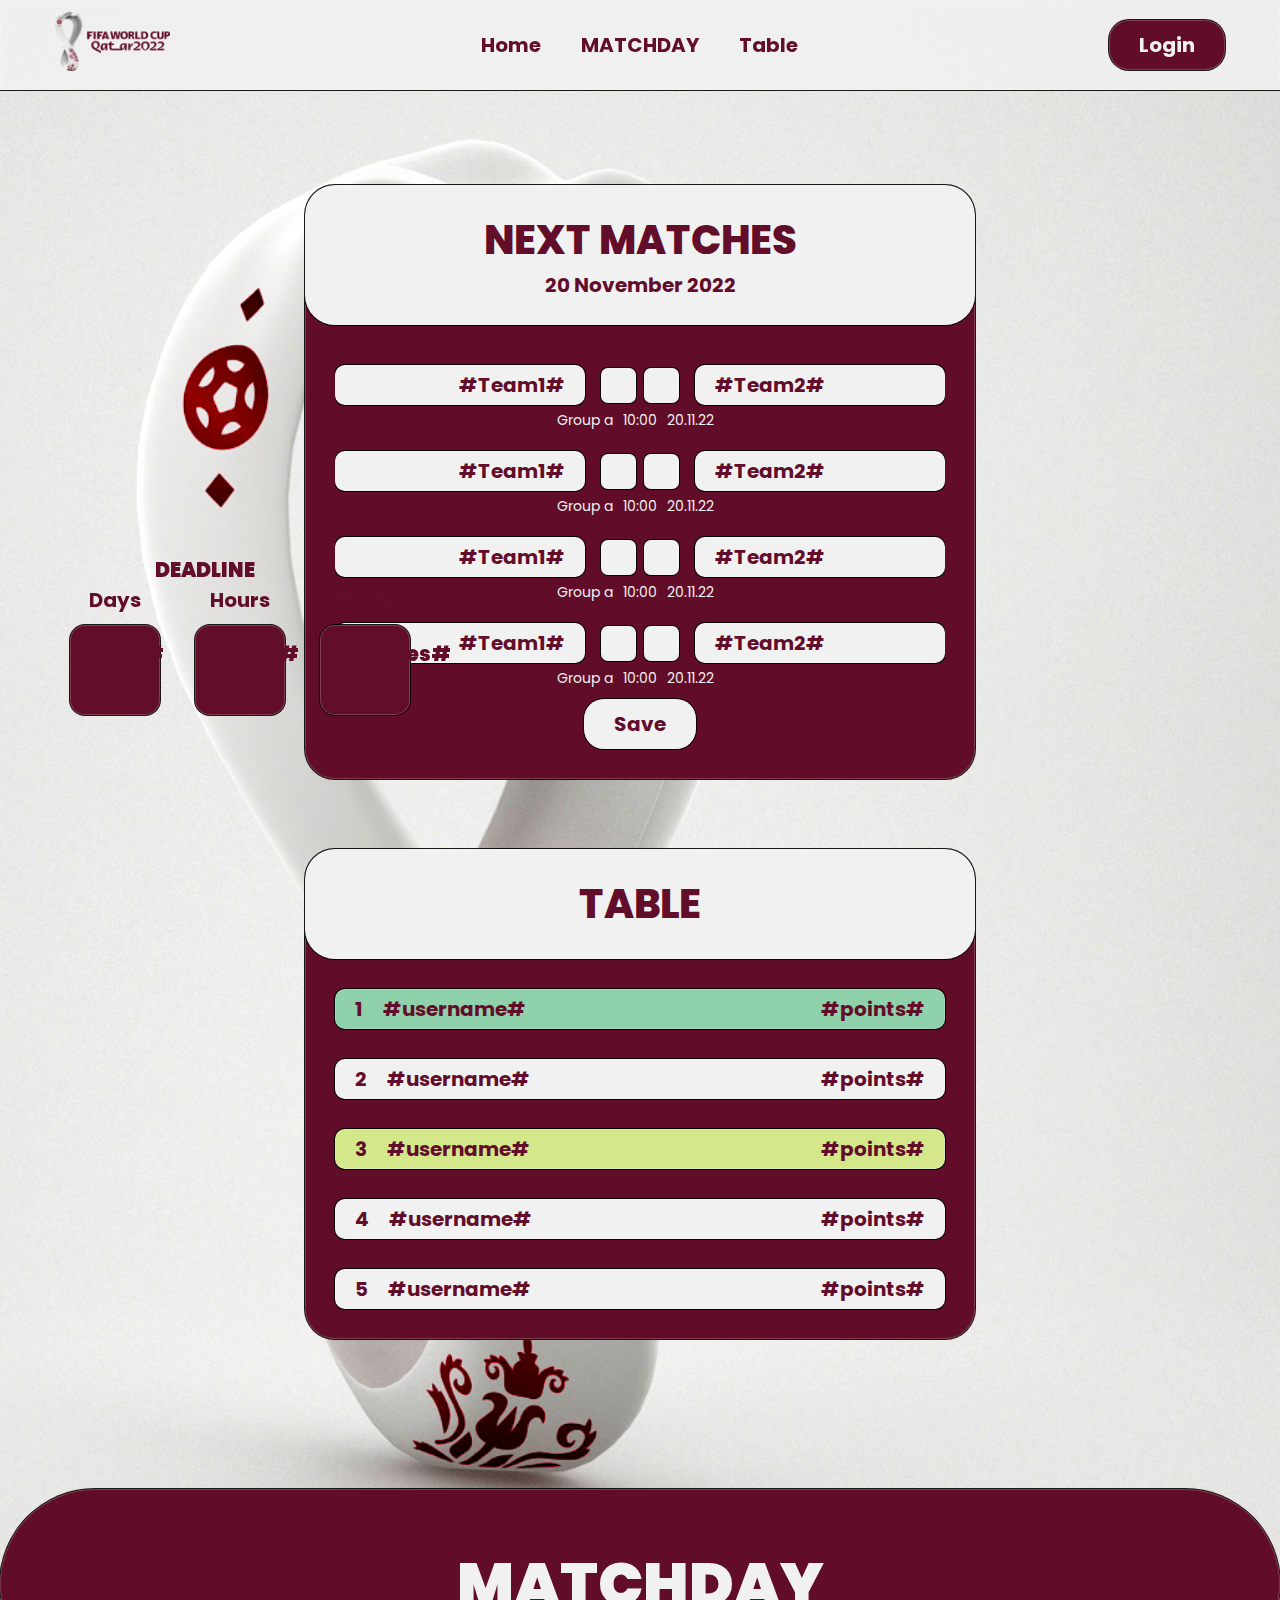
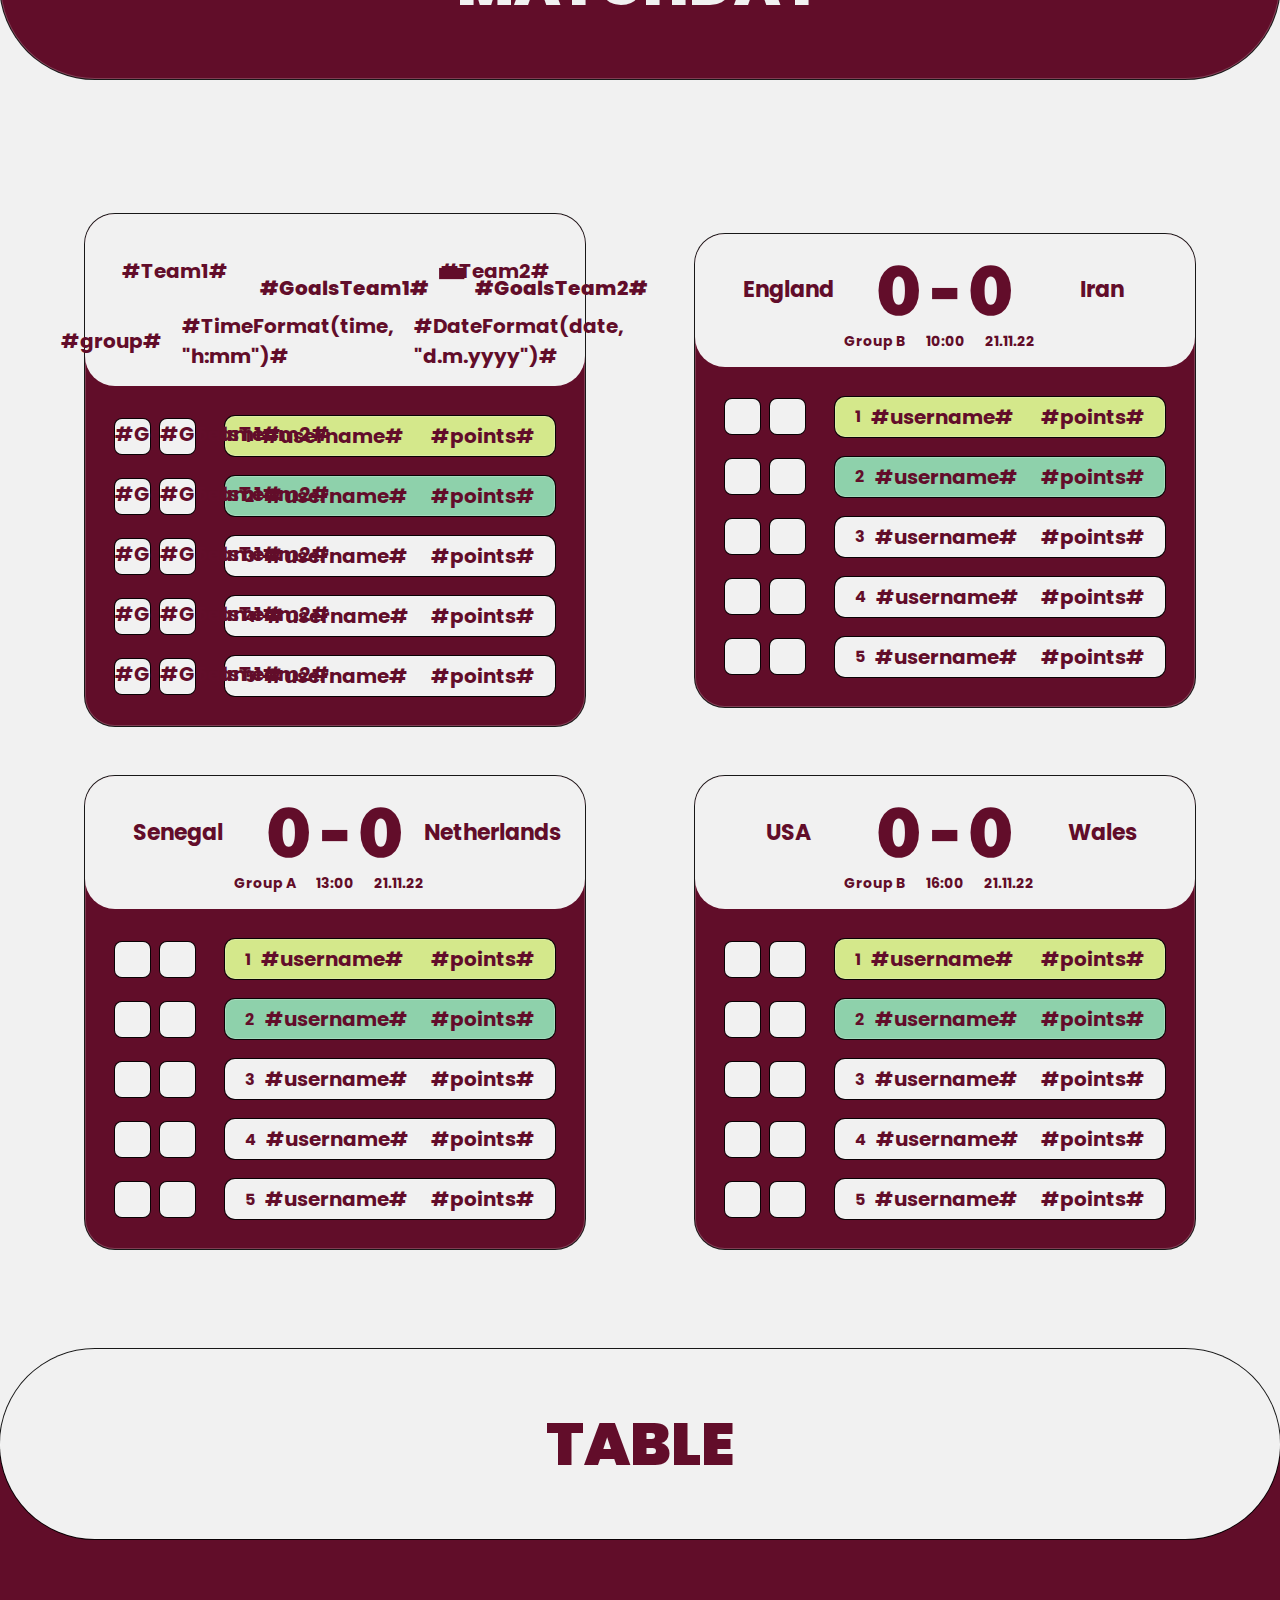
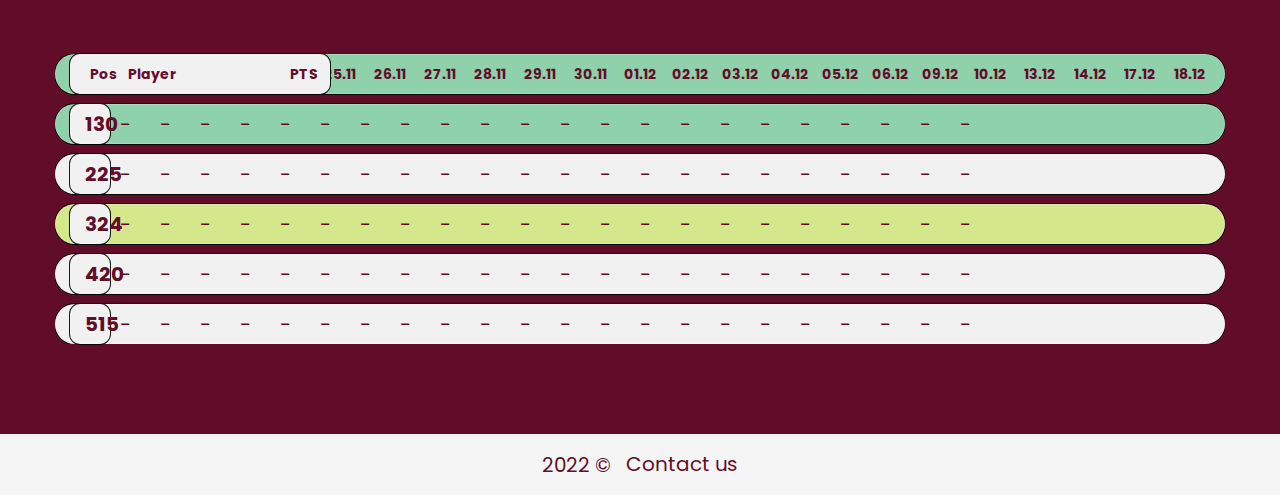
==== commit db476935: "feat: add new sizes" ====
--- a/index.html
+++ b/index.html
@@ -1,5 +1,6 @@
 <!DOCTYPE html>
 <html lang="en">
+
 <head>
   <meta charset="UTF-8">
   <meta http-equiv="X-UA-Compatible" content="IE=edge">
@@ -13,7 +14,9 @@
   <link rel="stylesheet" href="assets/css/flag-icon.css">
   <link rel="stylesheet" href="assets/css/icon-font.css">
   <link rel="stylesheet" href="assets/css/owfont-regular.css">
-  <link rel="stylesheet" href="assets/css/style_1440.css">
+  <link rel="stylesheet" media="(max-width: 699px)" href="assets/css/style_699.css">
+  <link rel="stylesheet" media="(min-width: 700px)" media="(max-width: 1020px)" href="assets/css/style_1020.css">
+  <link rel="stylesheet" media="(min-width: 1021px)" href="assets/css/style_1440.css">
   <title>Qatar 2022</title>
 </head>
 
@@ -27,24 +30,26 @@
         <nav class="nav">
           <ul class="navUl">
             <li class="navLi animationLinks">
-              <a href="#">Home</a>
+              <a class="navUlLiA" href="#">Home</a>
             </li>
             <li class="navLi animationLinks">
-              <a href="#matchday">MATCHDAY</a>
+              <a class="navUlLiA" href="#matchday">MATCHDAY</a>
             </li>
             <li class="navLi animationLinks">
-              <a href="#table">Table</a>
+              <a class="navUlLiA" href="#table">Table</a>
             </li>
-            <li class="navLi animationLinks">
-              <a href="#">Schedule</a>
-            </li>
-            <li class="navLi animationLinks">
-              <a href="#">World Cup</a>
+            <li class="navLi animationLinks loginMobileLink">
+              <a class="navUlLiA" href="#">Login</a>
             </li>
           </ul>
         </nav>
         <div class="loginButton bigRedButton">
           Login
+        </div>
+        <div class="mobileBurger">
+          <span class="str str1"></span>
+          <span class="str str2"></span>
+          <span class="str str3"></span>
         </div>
       </div>
     </header>
@@ -55,19 +60,33 @@
             <div class="deadlineBlock">
               <h1 class="deadlineTitle">
                 DEADLINE
+                <cfset fromdate="#now()#">
+                  <cfset todate="2022-11-20 15:00">
+                    <cfset totalMinutes=datediff("n", fromDate, toDate)>
+                      <cfset days=int(#totalMinutes# /(24 * 60))>
+                        <cfset minutesRemaining=#totalMinutes# - (days * 24 * 60)>
+                          <cfset hours=int(#minutesRemaining# / 60)>
+                            <cfset minutes=#minutesRemaining# mod 60>
+
               </h1>
               <div class="deadlineTime">
                 <div class="deadlineSection">
                   <span class="deadlineText">Days</span>
-                  <span class="deadlineNum deadlineDays">92</span>
+                  <span class="deadlineNum deadlineDays">
+                    <cfoutput>#days#</cfoutput>
+                  </span>
                 </div>
                 <div class="deadlineSection">
                   <span class="deadlineText">Hours</span>
-                  <span class="deadlineNum deadlineHours">21</span>
+                  <span class="deadlineNum deadlineHours">
+                    <cfoutput>#hours#</cfoutput>
+                  </span>
                 </div>
                 <div class="deadlineSection">
                   <span class="deadlineText">Minutes</span>
-                  <span class="deadlineNum deadlineMinutes">58</span>
+                  <span class="deadlineNum deadlineMinutes">
+                    <cfoutput>#minutes#</cfoutput>
+                  </span>
                 </div>
               </div>
             </div>
@@ -85,13 +104,13 @@
                   20 November 2022
                 </div>
               </div>
-             
+
               <form class="scheduleMiniBlock miniBlock" name="scheduleMini" action="insert_action_bets.cfm"
                 method="post">
                 <ul class="scheduleMiniUl">
 
                   <!-- 1st match  my bet -->
-                  <cfset myVar="2022-08-28">
+                  <cfset myVar="2022-08-31">
 
 
                     <cfquery name="Match1" datasource="test">
@@ -105,6 +124,7 @@
                       <div class="matchCard matchCardToBet">
                         <div class="matchCardCenterBlock">
                           <div class="firstTeamMini teamBlock">
+                            <span class="flag-icon"></span>
                             <span class="team">
                               <cfif dateDiff("d", myVar ,now()) EQ 0>
                                 <cfoutput query="Match1">#Team1#</cfoutput>
@@ -115,10 +135,11 @@
                             <tbody>
                               <tr>
                                 <td>
-                                  <input name="GolQua1" maxlength="1" class="scoreInput" type="number">
+                                  <input name="GolQua1" maxlength="1" maxsize="1" class="scoreInput" type="number"
+                                    min="0" max="9">
                                 </td>
                                 <td>
-                                  <input name="GolEcu1" maxlength="1" class="scoreInput" type="number">
+                                  <input name="GolEcu1" maxlength="1" class="scoreInput" type="number" min="0" max="9">
                                 </td>
                               </tr>
                             </tbody>
@@ -129,11 +150,13 @@
                                 <cfoutput query="Match1">#Team2#</cfoutput>
                               </cfif>
                             </span>
+                            <span class="flag-icon"></span>
                           </div>
                         </div>
                         <div class="matchCardBottomBlock">
-                          <span class="matchInfo">group a</span>
-                          <span class="timeAndDateFromVal">10:00</span>
+                          <span class="matchInfo">Group a</span>
+                          <span class="matchTime">10:00</span>
+                          <span class="matchDate">20.11.22</span>
                         </div>
                       </div>
                     </li>
@@ -144,7 +167,7 @@
                  <cfdump var = "#DateToday#"> --->
 
 
-                    <cfset MyVar2="2022-08-27 20:31">
+                    <cfset MyVar2="2022-08-29 20:31">
 
                       <cfquery name="Match2" datasource="test">
                         SELECT *
@@ -155,6 +178,7 @@
                         <div class="matchCard matchCardToBet">
                           <div class="matchCardCenterBlock">
                             <div class="firstTeamMini teamBlock">
+                              <span class="flag-icon"></span>
                               <span class="team">
                                 <cfif dateDiff("n", myVar2 ,now()) GT 0>
                                   <cfoutput query="Match2">#Team1#</cfoutput>
@@ -165,10 +189,12 @@
                               <tbody>
                                 <tr>
                                   <td>
-                                    <input name="GolEng1" maxlength="1" class="scoreInput" type="number">
+                                    <input name="GolEng1" maxlength="1" class="scoreInput" type="number" min="0"
+                                      max="9">
                                   </td>
                                   <td>
-                                    <input name="GolIra1" maxlength="1" class="scoreInput" type="number">
+                                    <input name="GolIra1" maxlength="1" class="scoreInput" type="number" min="0"
+                                      max="9">
                                   </td>
                                 </tr>
                               </tbody>
@@ -179,11 +205,13 @@
                                   <cfoutput query="Match2">#Team2#</cfoutput>
                                 </cfif>
                               </span>
+                              <span class="flag-icon"></span>
                             </div>
                           </div>
                           <div class="matchCardBottomBlock">
-                            <span class="matchInfo"></span>
-                            <span class="timeAndDateFromVal"></span>
+                            <span class="matchInfo">Group a</span>
+                            <span class="matchTime">10:00</span>
+                            <span class="matchDate">20.11.22</span>
                           </div>
                         </div>
                       </li>
@@ -199,6 +227,7 @@
                         <div class="matchCard matchCardToBet">
                           <div class="matchCardCenterBlock">
                             <div class="firstTeamMini teamBlock">
+                              <span class="flag-icon"></span>
                               <span class="team">
                                 <cfif dateDiff("n", myVar2 ,now()) GT 0>
                                   <cfoutput query="Match3">#Team1#</cfoutput>
@@ -209,10 +238,12 @@
                               <tbody>
                                 <tr>
                                   <td>
-                                    <input name="GolSen1" maxlength="1" class="scoreInput" type="number">
+                                    <input name="GolSen1" maxlength="1" class="scoreInput" type="number" min="0"
+                                      max="9">
                                   </td>
                                   <td>
-                                    <input name="GolNet1" maxlength="1" class="scoreInput" type="number">
+                                    <input name="GolNet1" maxlength="1" class="scoreInput" type="number" min="0"
+                                      max="9">
                                   </td>
                                 </tr>
                               </tbody>
@@ -223,11 +254,13 @@
                                   <cfoutput query="Match3">#Team2#</cfoutput>
                                 </cfif>
                               </span>
+                              <span class="flag-icon"></span>
                             </div>
                           </div>
                           <div class="matchCardBottomBlock">
-                            <span class="matchInfo"></span>
-                            <span class="timeAndDateFromVal"></span>
+                            <span class="matchInfo">Group a</span>
+                            <span class="matchTime">10:00</span>
+                            <span class="matchDate">20.11.22</span>
                           </div>
                         </div>
                       </li>
@@ -243,6 +276,7 @@
                         <div class="matchCard matchCardToBet">
                           <div class="matchCardCenterBlock">
                             <div class="firstTeamMini teamBlock">
+                              <span class="flag-icon"></span>
                               <span class="team">
                                 <cfif dateDiff("n", myVar2 ,now()) GT 0>
                                   <cfoutput query="Match4">#Team1#</cfoutput>
@@ -253,10 +287,12 @@
                               <tbody>
                                 <tr>
                                   <td>
-                                    <input name="GolUSA1" maxlength="1" class="scoreInput" type="number">
+                                    <input name="GolUSA1" maxlength="1" class="scoreInput" type="number" min="0"
+                                      max="9">
                                   </td>
                                   <td>
-                                    <input name="GolWal1" maxlength="1" class="scoreInput" type="number">
+                                    <input name="GolWal1" maxlength="1" class="scoreInput" type="number" min="0"
+                                      max="9">
                                   </td>
                                 </tr>
                               </tbody>
@@ -267,11 +303,13 @@
                                   <cfoutput query="Match4">#Team2#</cfoutput>
                                 </cfif>
                               </span>
+                              <span class="flag-icon"></span>
                             </div>
                           </div>
                           <div class="matchCardBottomBlock">
-                            <span class="matchInfo"></span>
-                            <span class="timeAndDateFromVal"></span>
+                            <span class="matchInfo">Group a</span>
+                            <span class="matchTime">10:00</span>
+                            <span class="matchDate">20.11.22</span>
                           </div>
                         </div>
                       </li>
@@ -282,6 +320,71 @@
             </div>
 
             <!--- --->
+
+            <cfquery name="bet1" datasource="test">
+              SELECT
+              GoalsTeam1, GoalsTeam2, username, points
+              FROM
+              world.`total points`
+              JOIN world.`bet` ON world.`total points`.id = world.`bet`.player_id
+              WHERE
+              match_id = 1
+              ORDER BY
+              `total points`.points DESC
+              LIMIT 1
+            </cfquery>
+
+            <cfquery name="bet2" datasource="test">
+              SELECT
+              GoalsTeam1, GoalsTeam2, username, points
+              FROM
+              world.`total points`
+              JOIN world.`bet` ON world.`total points`.id = world.`bet`.player_id
+              WHERE
+              match_id = 1
+              ORDER BY
+              `total points`.points DESC
+              LIMIT 1,1
+            </cfquery>
+
+            <cfquery name="bet3" datasource="test">
+              SELECT
+              GoalsTeam1, GoalsTeam2, username, points
+              FROM
+              world.`total points`
+              JOIN world.`bet` ON world.`total points`.id = world.`bet`.player_id
+              WHERE
+              match_id = 1
+              ORDER BY
+              `total points`.points DESC
+              LIMIT 2,1
+            </cfquery>
+
+            <cfquery name="bet4" datasource="test">
+              SELECT
+              GoalsTeam1, GoalsTeam2, username, points
+              FROM
+              world.`total points`
+              JOIN world.`bet` ON world.`total points`.id = world.`bet`.player_id
+              WHERE
+              match_id = 1
+              ORDER BY
+              `total points`.points DESC
+              LIMIT 3,1
+            </cfquery>
+
+            <cfquery name="bet5" datasource="test">
+              SELECT
+              GoalsTeam1, GoalsTeam2, username, points
+              FROM
+              world.`total points`
+              JOIN world.`bet` ON world.`total points`.id = world.`bet`.player_id
+              WHERE
+              match_id = 1
+              ORDER BY
+              `total points`.points DESC
+              LIMIT 4,1
+            </cfquery>
 
 
 
@@ -299,16 +402,11 @@
                         1
                       </div>
                       <div class="playerNameMini">
-                        <cfquery name="player1" datasource="test">
-                          SELECT *
-                          FROM world.`total points`
-                          ORDER BY points DESC LIMIT 1
-                        </cfquery>
-                        <cfoutput query="player1">#username#
+                        <cfoutput query="bet1">#username#
                         </cfoutput>
                       </div>
                       <div class="playerPointsMini">
-                        <cfoutput query="player1">#points#
+                        <cfoutput query="bet1">#points#
                         </cfoutput>
                       </div>
                     </div>
@@ -319,16 +417,11 @@
                         2
                       </div>
                       <div class="playerNameMini">
-                        <cfquery name="player2" datasource="test">
-                          SELECT *
-                          FROM world.`total points`
-                          ORDER BY points DESC LIMIT 1,1;
-                        </cfquery>
-                        <cfoutput query="player2">#username#
+                        <cfoutput query="bet2">#username#
                         </cfoutput>
                       </div>
                       <div class="playerPointsMini">
-                        <cfoutput query="player2">#points#
+                        <cfoutput query="bet2">#points#
                         </cfoutput>
                       </div>
                     </div>
@@ -339,16 +432,11 @@
                         3
                       </div>
                       <div class="playerNameMini">
-                        <cfquery name="player3" datasource="test">
-                          SELECT *
-                          FROM world.`total points`
-                          ORDER BY points DESC LIMIT 2,1;
-                        </cfquery>
-                        <cfoutput query="player3">#username#
+                        <cfoutput query="bet3">#username#
                         </cfoutput>
                       </div>
                       <div class="playerPointsMini">
-                        <cfoutput query="player3">#points#
+                        <cfoutput query="bet3">#points#
                         </cfoutput>
                       </div>
                     </div>
@@ -359,16 +447,11 @@
                         4
                       </div>
                       <div class="playerNameMini">
-                        <cfquery name="player4" datasource="test">
-                          SELECT *
-                          FROM world.`total points`
-                          ORDER BY points DESC LIMIT 3,1;
-                        </cfquery>
-                        <cfoutput query="player4">#username#
+                        <cfoutput query="bet4">#username#
                         </cfoutput>
                       </div>
                       <div class="playerPointsMini">
-                        <cfoutput query="player4">#points#
+                        <cfoutput query="bet4">#points#
                         </cfoutput>
                       </div>
                     </div>
@@ -379,16 +462,11 @@
                         5
                       </div>
                       <div class="playerNameMini">
-                        <cfquery name="player5" datasource="test">
-                          SELECT *
-                          FROM world.`total points`
-                          ORDER BY points DESC LIMIT 4,1;
-                        </cfquery>
-                        <cfoutput query="player5">#username#
+                        <cfoutput query="bet5">#username#
                         </cfoutput>
                       </div>
                       <div class="playerPointsMini">
-                        <cfoutput query="player5">#points#
+                        <cfoutput query="bet5">#points#
                         </cfoutput>
                       </div>
                     </div>
@@ -399,550 +477,739 @@
           </div>
         </div>
       </section>
-        <!-- Matchday -->
-
-        <section class="matchdaySection" id="matchday">
-          <h1 class="matchdayTitle">
-            MATCHDAY
-          </h1>
-          <div class="matchdayBlock container">
-
-            <!-- 1st event start -->
-
-            <div class="matchDayEvent">
-
-              <div class="matchDayEventHeader">
-                <section class="scoreSection">
-                  <div class="eventTeam eventFirstTeam">
-                    Qatar
-                  </div>
-                  <div class="eventScore">
-                    <span class="eventFirstTeamScore">0</span>
-                    <span>-</span>
-                    <span class="eventSecondTeamScore">0</span>
-                  </div>
-                  <div class="eventTeam eventFirstTeam">
-                  Ecuador
-                  </div>
-                </section>
-                <section class="eventInfoSection">
-                  <span class="eventGroup eventInfo">Group A</span>
-                  <span class="eventTime eventInfo">13:00</span>
-                  <span class="eventDate eventInfo">20.11.22</span>
-                </section>
-              </div>
-
-              <ul class="playersBetsUl">
-                <li class="playersBetsLi">
-                  <div class="playerBetCard">
-                    <div class="scoreMini">
-                      <div class="scoreInput" type="number"></div>
-                      <div class="scoreInput" type="number"></div>
-                    </div>
-                    <div class="playerCard myPlayerCard">
-                      <div class="playerPosition">
-                        3
-                      </div>
-                      <div class="playerNameMini">
-                        Me
-                      </div>
-                      <div class="playerPointsMini">
-                        24
-                      </div>
-                    </div>
-                  </div>
-                </li>
-                <li class="playersBetsLi">
-                  <div class="playerBetCard">
-                    <div class="scoreMini">
-                      <div class="scoreInput" type="number"></div>
-                      <div class="scoreInput" type="number"></div>
-                    </div>
-                    <div class="playerCard firstPlace">
-                      <div class="playerPosition">
-                        1
-                      </div>
-                      <div class="playerNameMini">
-                        Player 1
-                      </div>
-                      <div class="playerPointsMini">
-                        30
-                      </div>
-                    </div>
-                  </div>
-                </li>
-                <li class="playersBetsLi">
-                  <div class="playerBetCard">
-                    <div class="scoreMini">
-                      <div class="scoreInput" type="number"></div>
-                      <div class="scoreInput" type="number"></div>
-                    </div>
-                    <div class="playerCard">
-                      <div class="playerPosition">
-                        2
-                      </div>
-                      <div class="playerNameMini">
-                        Player 2
-                      </div>
-                      <div class="playerPointsMini">
-                        25
-                      </div>
-                    </div>
-                  </div>
-                </li>
-                <li class="playersBetsLi">
-                  <div class="playerBetCard">
-                    <div class="scoreMini">
-                      <div class="scoreInput" type="number"></div>
-                      <div class="scoreInput" type="number"></div>
-                    </div>
-                    <div class="playerCard">
-                      <div class="playerPosition">
-                        4
-                      </div>
-                      <div class="playerNameMini">
-                        Player 4
-                      </div>
-                      <div class="playerPointsMini">
-                        20
-                      </div>
-                    </div>
-                  </div>
-                </li>
-                <li class="playersBetsLi">
-                  <div class="playerBetCard">
-                    <div class="scoreMini">
-                      <div class="scoreInput" type="number"></div>
-                      <div class="scoreInput" type="number"></div>
-                    </div>
-                    <div class="playerCard">
-                      <div class="playerPosition">
-                        5
-                      </div>
-                      <div class="playerNameMini">
-                        Player 5
-                      </div>
-                      <div class="playerPointsMini">
-                        15
-                      </div>
-                    </div>
-                  </div>
-                </li>
-              </ul>
+      <!-- Matchday -->
+
+      <section class="matchdaySection" id="matchday">
+        <h1 class="matchdayTitle">
+          MATCHDAY
+        </h1>
+        <div class="matchdayBlock container">
+
+          <!-- 1st event start -->
+
+          <cfquery name='results1' datasource="test">
+            SELECT *
+            FROM world.results
+            WHERE match_id = 1
+          </cfquery>
+
+
+          <div class="matchDayEvent">
+
+            <div class="matchDayEventHeader">
+              <section class="scoreSection">
+                <div class="eventTeam eventFirstTeam">
+                  <cfoutput query="results1">#Team1#</cfoutput>
+                </div>
+                <div class="eventScore">
+                  <span class="eventFirstTeamScore">
+                    <cfoutput query="results1">#GoalsTeam1#</cfoutput>
+                  </span>
+                  <span>-</span>
+                  <span class="eventSecondTeamScore">
+                    <cfoutput query="results1">#GoalsTeam2#</cfoutput>
+                  </span>
+                </div>
+                <div class="eventTeam eventFirstTeam">
+                  <cfoutput query="results1">#Team2#</cfoutput>
+                </div>
+              </section>
+              <section class="eventInfoSection">
+                <span class="eventGroup eventInfo">
+                  <cfoutput query="results1">#group#</cfoutput>
+                </span>
+                <span class="eventTime eventInfo">
+                  <cfoutput query="results1">#TimeFormat(time, "h:mm")#</cfoutput>
+                </span>
+                <span class="eventDate eventInfo">
+                  <cfoutput query="results1">#DateFormat(date, "d.m.yyyy")#</cfoutput>
+                </span>
+              </section>
             </div>
 
-            <!-- 1st event end -->
-            <!-- 2nd event start -->
-
-            <div class="matchDayEvent">
-            
-              <div class="matchDayEventHeader">
-                <section class="scoreSection">
-                  <div class="eventTeam eventFirstTeam">
-                    England
-                  </div>
-                  <div class="eventScore">
-                    <span class="eventFirstTeamScore">0</span>
-                    <span>-</span>
-                    <span class="eventSecondTeamScore">0</span>
-                  </div>
-                  <div class="eventTeam eventFirstTeam">
-                    Iran
-                  </div>
-                </section>
-                <section class="eventInfoSection">
-                  <span class="eventGroup eventInfo">Group B</span>
-                  <span class="eventTime eventInfo">10:00</span>
-                  <span class="eventDate eventInfo">21.11.22</span>
-                </section>
-              </div>
-            
-              <ul class="playersBetsUl">
-                <li class="playersBetsLi">
-                  <div class="playerBetCard">
-                    <div class="scoreMini">
-                      <div class="scoreInput" type="number"></div>
-                      <div class="scoreInput" type="number"></div>
-                    </div>
-                    <div class="playerCard myPlayerCard">
-                      <div class="playerPosition">
-                        3
-                      </div>
-                      <div class="playerNameMini">
-                        Me
-                      </div>
-                      <div class="playerPointsMini">
-                        24
-                      </div>
-                    </div>
-                  </div>
-                </li>
-                <li class="playersBetsLi">
-                  <div class="playerBetCard">
-                    <div class="scoreMini">
-                      <div class="scoreInput" type="number"></div>
-                      <div class="scoreInput" type="number"></div>
-                    </div>
-                    <div class="playerCard firstPlace">
-                      <div class="playerPosition">
-                        1
-                      </div>
-                      <div class="playerNameMini">
-                        Player 1
-                      </div>
-                      <div class="playerPointsMini">
-                        30
-                      </div>
-                    </div>
-                  </div>
-                </li>
-                <li class="playersBetsLi">
-                  <div class="playerBetCard">
-                    <div class="scoreMini">
-                      <div class="scoreInput" type="number"></div>
-                      <div class="scoreInput" type="number"></div>
-                    </div>
-                    <div class="playerCard">
-                      <div class="playerPosition">
-                        2
-                      </div>
-                      <div class="playerNameMini">
-                        Player 2
-                      </div>
-                      <div class="playerPointsMini">
-                        25
-                      </div>
-                    </div>
-                  </div>
-                </li>
-                <li class="playersBetsLi">
-                  <div class="playerBetCard">
-                    <div class="scoreMini">
-                      <div class="scoreInput" type="number"></div>
-                      <div class="scoreInput" type="number"></div>
-                    </div>
-                    <div class="playerCard">
-                      <div class="playerPosition">
-                        4
-                      </div>
-                      <div class="playerNameMini">
-                        Player 4
-                      </div>
-                      <div class="playerPointsMini">
-                        20
-                      </div>
-                    </div>
-                  </div>
-                </li>
-                <li class="playersBetsLi">
-                  <div class="playerBetCard">
-                    <div class="scoreMini">
-                      <div class="scoreInput" type="number"></div>
-                      <div class="scoreInput" type="number"></div>
-                    </div>
-                    <div class="playerCard">
-                      <div class="playerPosition">
-                        5
-                      </div>
-                      <div class="playerNameMini">
-                        Player 5
-                      </div>
-                      <div class="playerPointsMini">
-                        15
-                      </div>
-                    </div>
-                  </div>
-                </li>
-              </ul>
+
+
+            <ul class="playersBetsUl">
+              <li class="playersBetsLi">
+                <div class="playerBetCard">
+                  <div class="scoreMini">
+                    <div class="scoreInput" type="number">
+                      <cfoutput query="bet1">#GoalsTeam1#</cfoutput>
+                    </div>
+                    <div class="scoreInput" type="number">
+                      <cfoutput query="bet1">#GoalsTeam2#</cfoutput>
+                    </div>
+                  </div>
+                  <div class="playerCard myPlayerCard">
+                    <div class="playerPosition">
+                      1
+                    </div>
+                    <div class="playerNameMini">
+                      <cfoutput query="bet1">#username#
+                      </cfoutput>
+                    </div>
+                    <div class="playerPointsMini">
+                      <cfoutput query="bet1">#points#
+                      </cfoutput>
+                    </div>
+                  </div>
+                </div>
+              </li>
+              <li class="playersBetsLi">
+                <div class="playerBetCard">
+                  <div class="scoreMini">
+                    <div class="scoreInput" type="number">
+                      <cfoutput query="bet2">#GoalsTeam1#</cfoutput>
+                    </div>
+                    <div class="scoreInput" type="number">
+                      <cfoutput query="bet2">#GoalsTeam2#</cfoutput>
+                    </div>
+                  </div>
+                  <div class="playerCard firstPlace">
+                    <div class="playerPosition">
+                      2
+                    </div>
+                    <div class="playerNameMini">
+                      <cfoutput query="bet2">#username#
+                      </cfoutput>
+                    </div>
+                    <div class="playerPointsMini">
+                      <cfoutput query="bet2">#points#
+                      </cfoutput>
+                    </div>
+                  </div>
+                </div>
+              </li>
+              <li class="playersBetsLi">
+                <div class="playerBetCard">
+                  <div class="scoreMini">
+                    <div class="scoreInput" type="number">
+                      <cfoutput query="bet3">#GoalsTeam1#</cfoutput>
+                    </div>
+                    <div class="scoreInput" type="number">
+                      <cfoutput query="bet3">#GoalsTeam2#</cfoutput>
+                    </div>
+                  </div>
+                  <div class="playerCard">
+                    <div class="playerPosition">
+                      3
+                    </div>
+                    <div class="playerNameMini">
+                      <cfoutput query="bet3">#username#
+                      </cfoutput>
+                    </div>
+                    <div class="playerPointsMini">
+                      <cfoutput query="bet3">#points#
+                      </cfoutput>
+                    </div>
+                  </div>
+                </div>
+              </li>
+              <li class="playersBetsLi">
+                <div class="playerBetCard">
+                  <div class="scoreMini">
+                    <div class="scoreInput" type="number">
+                      <cfoutput query="bet4">#GoalsTeam1#</cfoutput>
+                    </div>
+                    <div class="scoreInput" type="number">
+                      <cfoutput query="bet4">#GoalsTeam2#</cfoutput>
+                    </div>
+                  </div>
+                  <div class="playerCard">
+                    <div class="playerPosition">
+                      4
+                    </div>
+                    <div class="playerNameMini">
+                      <cfoutput query="bet4">#username#
+                      </cfoutput>
+                    </div>
+                    <div class="playerPointsMini">
+                      <cfoutput query="bet4">#points#
+                      </cfoutput>
+                    </div>
+                  </div>
+                </div>
+              </li>
+              <li class="playersBetsLi">
+                <div class="playerBetCard">
+                  <div class="scoreMini">
+                    <div class="scoreInput" type="number">
+                      <cfoutput query="bet5">#GoalsTeam1#</cfoutput>
+                    </div>
+                    <div class="scoreInput" type="number">
+                      <cfoutput query="bet5">#GoalsTeam2#</cfoutput>
+                    </div>
+                  </div>
+                  <div class="playerCard">
+                    <div class="playerPosition">
+                      5
+                    </div>
+                    <div class="playerNameMini">
+                      <cfoutput query="bet5">#username#
+                      </cfoutput>
+                    </div>
+                    <div class="playerPointsMini">
+                      <cfoutput query="bet5">#points#
+                      </cfoutput>
+                    </div>
+                  </div>
+                </div>
+              </li>
+            </ul>
+          </div>
+
+          <!-- 1st event end -->
+          <!-- 2nd event start -->
+
+          <div class="matchDayEvent">
+
+            <div class="matchDayEventHeader">
+              <section class="scoreSection">
+                <div class="eventTeam eventFirstTeam">
+                  England
+                </div>
+                <div class="eventScore">
+                  <span class="eventFirstTeamScore">0</span>
+                  <span>-</span>
+                  <span class="eventSecondTeamScore">0</span>
+                </div>
+                <div class="eventTeam eventFirstTeam">
+                  Iran
+                </div>
+              </section>
+              <section class="eventInfoSection">
+                <span class="eventGroup eventInfo">Group B</span>
+                <span class="eventTime eventInfo">10:00</span>
+                <span class="eventDate eventInfo">21.11.22</span>
+              </section>
             </div>
 
-            <!-- 2nd event end -->
-            <!-- 3rd event start -->
-
-            <div class="matchDayEvent">
-            
-              <div class="matchDayEventHeader">
-                <section class="scoreSection">
-                  <div class="eventTeam eventFirstTeam">
-                    Senegal
-                  </div>
-                  <div class="eventScore">
-                    <span class="eventFirstTeamScore">0</span>
-                    <span>-</span>
-                    <span class="eventSecondTeamScore">0</span>
-                  </div>
-                  <div class="eventTeam eventFirstTeam">
-                    Netherlands
-                  </div>
-                </section>
-                <section class="eventInfoSection">
-                  <span class="eventGroup eventInfo">Group A</span>
-                  <span class="eventTime eventInfo">13:00</span>
-                  <span class="eventDate eventInfo">21.11.22</span>
-                </section>
-              </div>
-            
-              <ul class="playersBetsUl">
-                <li class="playersBetsLi">
-                  <div class="playerBetCard">
-                    <div class="scoreMini">
-                      <div class="scoreInput" type="number"></div>
-                      <div class="scoreInput" type="number"></div>
-                    </div>
-                    <div class="playerCard myPlayerCard">
-                      <div class="playerPosition">
-                        3
-                      </div>
-                      <div class="playerNameMini">
-                        Me
-                      </div>
-                      <div class="playerPointsMini">
-                        24
-                      </div>
-                    </div>
-                  </div>
-                </li>
-                <li class="playersBetsLi">
-                  <div class="playerBetCard">
-                    <div class="scoreMini">
-                      <div class="scoreInput" type="number"></div>
-                      <div class="scoreInput" type="number"></div>
-                    </div>
-                    <div class="playerCard firstPlace">
-                      <div class="playerPosition">
-                        1
-                      </div>
-                      <div class="playerNameMini">
-                        Player 1
-                      </div>
-                      <div class="playerPointsMini">
-                        30
-                      </div>
-                    </div>
-                  </div>
-                </li>
-                <li class="playersBetsLi">
-                  <div class="playerBetCard">
-                    <div class="scoreMini">
-                      <div class="scoreInput" type="number"></div>
-                      <div class="scoreInput" type="number"></div>
-                    </div>
-                    <div class="playerCard">
-                      <div class="playerPosition">
-                        2
-                      </div>
-                      <div class="playerNameMini">
-                        Player 2
-                      </div>
-                      <div class="playerPointsMini">
-                        25
-                      </div>
-                    </div>
-                  </div>
-                </li>
-                <li class="playersBetsLi">
-                  <div class="playerBetCard">
-                    <div class="scoreMini">
-                      <div class="scoreInput" type="number"></div>
-                      <div class="scoreInput" type="number"></div>
-                    </div>
-                    <div class="playerCard">
-                      <div class="playerPosition">
-                        4
-                      </div>
-                      <div class="playerNameMini">
-                        Player 4
-                      </div>
-                      <div class="playerPointsMini">
-                        20
-                      </div>
-                    </div>
-                  </div>
-                </li>
-                <li class="playersBetsLi">
-                  <div class="playerBetCard">
-                    <div class="scoreMini">
-                      <div class="scoreInput" type="number"></div>
-                      <div class="scoreInput" type="number"></div>
-                    </div>
-                    <div class="playerCard">
-                      <div class="playerPosition">
-                        5
-                      </div>
-                      <div class="playerNameMini">
-                        Player 5
-                      </div>
-                      <div class="playerPointsMini">
-                        15
-                      </div>
-                    </div>
-                  </div>
-                </li>
-              </ul>
+            <ul class="playersBetsUl">
+              <li class="playersBetsLi">
+                <div class="playerBetCard">
+                  <div class="scoreMini">
+                    <div class="scoreInput" type="number"></div>
+                    <div class="scoreInput" type="number"></div>
+                  </div>
+                  <div class="playerCard myPlayerCard">
+                    <div class="playerPosition">
+                      1
+                    </div>
+                    <div class="playerNameMini">
+                      <cfoutput query="bet1">#username#
+                      </cfoutput>
+                    </div>
+                    <div class="playerPointsMini">
+                      <cfoutput query="bet1">#points#
+                      </cfoutput>
+                    </div>
+                  </div>
+                </div>
+              </li>
+              <li class="playersBetsLi">
+                <div class="playerBetCard">
+                  <div class="scoreMini">
+                    <div class="scoreInput" type="number"></div>
+                    <div class="scoreInput" type="number"></div>
+                  </div>
+                  <div class="playerCard firstPlace">
+                    <div class="playerPosition">
+                      2
+                    </div>
+                    <div class="playerNameMini">
+                      <cfoutput query="bet2">#username#
+                      </cfoutput>
+                    </div>
+                    <div class="playerPointsMini">
+                      <cfoutput query="bet2">#points#
+                      </cfoutput>
+                    </div>
+                  </div>
+                </div>
+              </li>
+              <li class="playersBetsLi">
+                <div class="playerBetCard">
+                  <div class="scoreMini">
+                    <div class="scoreInput" type="number"></div>
+                    <div class="scoreInput" type="number"></div>
+                  </div>
+                  <div class="playerCard">
+                    <div class="playerPosition">
+                      3
+                    </div>
+                    <div class="playerNameMini">
+                      <cfoutput query="bet3">#username#
+                      </cfoutput>
+                    </div>
+                    <div class="playerPointsMini">
+                      <cfoutput query="bet3">#points#
+                      </cfoutput>
+                    </div>
+                  </div>
+                </div>
+              </li>
+              <li class="playersBetsLi">
+                <div class="playerBetCard">
+                  <div class="scoreMini">
+                    <div class="scoreInput" type="number"></div>
+                    <div class="scoreInput" type="number"></div>
+                  </div>
+                  <div class="playerCard">
+                    <div class="playerPosition">
+                      4
+                    </div>
+                    <div class="playerNameMini">
+                      <cfoutput query="bet4">#username#
+                      </cfoutput>
+                    </div>
+                    <div class="playerPointsMini">
+                      <cfoutput query="bet4">#points#
+                      </cfoutput>
+                    </div>
+                  </div>
+                </div>
+              </li>
+              <li class="playersBetsLi">
+                <div class="playerBetCard">
+                  <div class="scoreMini">
+                    <div class="scoreInput" type="number"></div>
+                    <div class="scoreInput" type="number"></div>
+                  </div>
+                  <div class="playerCard">
+                    <div class="playerPosition">
+                      5
+                    </div>
+                    <div class="playerNameMini">
+                      <cfoutput query="bet5">#username#
+                      </cfoutput>
+                    </div>
+                    <div class="playerPointsMini">
+                      <cfoutput query="bet5">#points#
+                      </cfoutput>
+                    </div>
+                  </div>
+                </div>
+              </li>
+            </ul>
+          </div>
+
+          <!-- 2nd event end -->
+          <!-- 3rd event start -->
+
+          <div class="matchDayEvent">
+
+            <div class="matchDayEventHeader">
+              <section class="scoreSection">
+                <div class="eventTeam eventFirstTeam">
+                  Senegal
+                </div>
+                <div class="eventScore">
+                  <span class="eventFirstTeamScore">0</span>
+                  <span>-</span>
+                  <span class="eventSecondTeamScore">0</span>
+                </div>
+                <div class="eventTeam eventFirstTeam">
+                  Netherlands
+                </div>
+              </section>
+              <section class="eventInfoSection">
+                <span class="eventGroup eventInfo">Group A</span>
+                <span class="eventTime eventInfo">13:00</span>
+                <span class="eventDate eventInfo">21.11.22</span>
+              </section>
             </div>
 
-            <!-- 3rd event end -->
-            <!-- 4th event start -->
-
-            <div class="matchDayEvent">
-            
-              <div class="matchDayEventHeader">
-                <section class="scoreSection">
-                  <div class="eventTeam eventFirstTeam">
-                    USA
-                  </div>
-                  <div class="eventScore">
-                    <span class="eventFirstTeamScore">0</span>
-                    <span>-</span>
-                    <span class="eventSecondTeamScore">0</span>
-                  </div>
-                  <div class="eventTeam eventFirstTeam">
-                    Wales
-                  </div>
-                </section>
-                <section class="eventInfoSection">
-                  <span class="eventGroup eventInfo">Group B</span>
-                  <span class="eventTime eventInfo">16:00</span>
-                  <span class="eventDate eventInfo">21.11.22</span>
-                </section>
-              </div>
-            
-              <ul class="playersBetsUl">
-                <li class="playersBetsLi">
-                  <div class="playerBetCard">
-                    <div class="scoreMini">
-                      <div class="scoreInput" type="number"></div>
-                      <div class="scoreInput" type="number"></div>
-                    </div>
-                    <div class="playerCard myPlayerCard">
-                      <div class="playerPosition">
-                        3
-                      </div>
-                      <div class="playerNameMini">
-                        Me
-                      </div>
-                      <div class="playerPointsMini">
-                        24
-                      </div>
-                    </div>
-                  </div>
-                </li>
-                <li class="playersBetsLi">
-                  <div class="playerBetCard">
-                    <div class="scoreMini">
-                      <div class="scoreInput" type="number"></div>
-                      <div class="scoreInput" type="number"></div>
-                    </div>
-                    <div class="playerCard firstPlace">
-                      <div class="playerPosition">
-                        1
-                      </div>
-                      <div class="playerNameMini">
-                        Player 1
-                      </div>
-                      <div class="playerPointsMini">
-                        30
-                      </div>
-                    </div>
-                  </div>
-                </li>
-                <li class="playersBetsLi">
-                  <div class="playerBetCard">
-                    <div class="scoreMini">
-                      <div class="scoreInput" type="number"></div>
-                      <div class="scoreInput" type="number"></div>
-                    </div>
-                    <div class="playerCard">
-                      <div class="playerPosition">
-                        2
-                      </div>
-                      <div class="playerNameMini">
-                        Player 2
-                      </div>
-                      <div class="playerPointsMini">
-                        25
-                      </div>
-                    </div>
-                  </div>
-                </li>
-                <li class="playersBetsLi">
-                  <div class="playerBetCard">
-                    <div class="scoreMini">
-                      <div class="scoreInput" type="number"></div>
-                      <div class="scoreInput" type="number"></div>
-                    </div>
-                    <div class="playerCard">
-                      <div class="playerPosition">
-                        4
-                      </div>
-                      <div class="playerNameMini">
-                        Player 4
-                      </div>
-                      <div class="playerPointsMini">
-                        20
-                      </div>
-                    </div>
-                  </div>
-                </li>
-                <li class="playersBetsLi">
-                  <div class="playerBetCard">
-                    <div class="scoreMini">
-                      <div class="scoreInput" type="number"></div>
-                      <div class="scoreInput" type="number"></div>
-                    </div>
-                    <div class="playerCard">
-                      <div class="playerPosition">
-                        5
-                      </div>
-                      <div class="playerNameMini">
-                        Player 5
-                      </div>
-                      <div class="playerPointsMini">
-                        15
-                      </div>
-                    </div>
-                  </div>
-                </li>
-              </ul>
+            <ul class="playersBetsUl">
+              <li class="playersBetsLi">
+                <div class="playerBetCard">
+                  <div class="scoreMini">
+                    <div class="scoreInput" type="number"></div>
+                    <div class="scoreInput" type="number"></div>
+                  </div>
+                  <div class="playerCard myPlayerCard">
+                    <div class="playerPosition">
+                      1
+                    </div>
+                    <div class="playerNameMini">
+                      <cfoutput query="bet1">#username#
+                      </cfoutput>
+                    </div>
+                    <div class="playerPointsMini">
+                      <cfoutput query="bet1">#points#
+                      </cfoutput>
+                    </div>
+                  </div>
+                </div>
+              </li>
+              <li class="playersBetsLi">
+                <div class="playerBetCard">
+                  <div class="scoreMini">
+                    <div class="scoreInput" type="number"></div>
+                    <div class="scoreInput" type="number"></div>
+                  </div>
+                  <div class="playerCard firstPlace">
+                    <div class="playerPosition">
+                      2
+                    </div>
+                    <div class="playerNameMini">
+                      <cfoutput query="bet2">#username#
+                      </cfoutput>
+                    </div>
+                    <div class="playerPointsMini">
+                      <cfoutput query="bet2">#points#
+                      </cfoutput>
+                    </div>
+                  </div>
+                </div>
+              </li>
+              <li class="playersBetsLi">
+                <div class="playerBetCard">
+                  <div class="scoreMini">
+                    <div class="scoreInput" type="number"></div>
+                    <div class="scoreInput" type="number"></div>
+                  </div>
+                  <div class="playerCard">
+                    <div class="playerPosition">
+                      3
+                    </div>
+                    <div class="playerNameMini">
+                      <cfoutput query="bet3">#username#
+                      </cfoutput>
+                    </div>
+                    <div class="playerPointsMini">
+                      <cfoutput query="bet3">#points#
+                      </cfoutput>
+                    </div>
+                  </div>
+                </div>
+              </li>
+              <li class="playersBetsLi">
+                <div class="playerBetCard">
+                  <div class="scoreMini">
+                    <div class="scoreInput" type="number"></div>
+                    <div class="scoreInput" type="number"></div>
+                  </div>
+                  <div class="playerCard">
+                    <div class="playerPosition">
+                      4
+                    </div>
+                    <div class="playerNameMini">
+                      <cfoutput query="bet4">#username#
+                      </cfoutput>
+                    </div>
+                    <div class="playerPointsMini">
+                      <cfoutput query="bet4">#points#
+                      </cfoutput>
+                    </div>
+                  </div>
+                </div>
+              </li>
+              <li class="playersBetsLi">
+                <div class="playerBetCard">
+                  <div class="scoreMini">
+                    <div class="scoreInput" type="number"></div>
+                    <div class="scoreInput" type="number"></div>
+                  </div>
+                  <div class="playerCard">
+                    <div class="playerPosition">
+                      5
+                    </div>
+                    <div class="playerNameMini">
+                      <cfoutput query="bet5">#username#
+                      </cfoutput>
+                    </div>
+                    <div class="playerPointsMini">
+                      <cfoutput query="bet5">#points#
+                      </cfoutput>
+                    </div>
+                  </div>
+                </div>
+              </li>
+            </ul>
+          </div>
+
+          <!-- 3rd event end -->
+          <!-- 4th event start -->
+
+          <div class="matchDayEvent">
+
+            <div class="matchDayEventHeader">
+              <section class="scoreSection">
+                <div class="eventTeam eventFirstTeam">
+                  USA
+                </div>
+                <div class="eventScore">
+                  <span class="eventFirstTeamScore">0</span>
+                  <span>-</span>
+                  <span class="eventSecondTeamScore">0</span>
+                </div>
+                <div class="eventTeam eventFirstTeam">
+                  Wales
+                </div>
+              </section>
+              <section class="eventInfoSection">
+                <span class="eventGroup eventInfo">Group B</span>
+                <span class="eventTime eventInfo">16:00</span>
+                <span class="eventDate eventInfo">21.11.22</span>
+              </section>
             </div>
 
-            <!-- 4th event end -->
-
+            <ul class="playersBetsUl">
+              <li class="playersBetsLi">
+                <div class="playerBetCard">
+                  <div class="scoreMini">
+                    <div class="scoreInput" type="number"></div>
+                    <div class="scoreInput" type="number"></div>
+                  </div>
+                  <div class="playerCard myPlayerCard">
+                    <div class="playerPosition">
+                      1
+                    </div>
+                    <div class="playerNameMini">
+                      <cfoutput query="bet1">#username#
+                      </cfoutput>
+                    </div>
+                    <div class="playerPointsMini">
+                      <cfoutput query="bet1">#points#
+                      </cfoutput>
+                    </div>
+                  </div>
+                </div>
+              </li>
+              <li class="playersBetsLi">
+                <div class="playerBetCard">
+                  <div class="scoreMini">
+                    <div class="scoreInput" type="number"></div>
+                    <div class="scoreInput" type="number"></div>
+                  </div>
+                  <div class="playerCard firstPlace">
+                    <div class="playerPosition">
+                      2
+                    </div>
+                    <div class="playerNameMini">
+                      <cfoutput query="bet2">#username#
+                      </cfoutput>
+                    </div>
+                    <div class="playerPointsMini">
+                      <cfoutput query="bet2">#points#
+                      </cfoutput>
+                    </div>
+                  </div>
+                </div>
+              </li>
+              <li class="playersBetsLi">
+                <div class="playerBetCard">
+                  <div class="scoreMini">
+                    <div class="scoreInput" type="number"></div>
+                    <div class="scoreInput" type="number"></div>
+                  </div>
+                  <div class="playerCard">
+                    <div class="playerPosition">
+                      3
+                    </div>
+                    <div class="playerNameMini">
+                      <cfoutput query="bet3">#username#
+                      </cfoutput>
+                    </div>
+                    <div class="playerPointsMini">
+                      <cfoutput query="bet3">#points#
+                      </cfoutput>
+                    </div>
+                  </div>
+                </div>
+              </li>
+              <li class="playersBetsLi">
+                <div class="playerBetCard">
+                  <div class="scoreMini">
+                    <div class="scoreInput" type="number"></div>
+                    <div class="scoreInput" type="number"></div>
+                  </div>
+                  <div class="playerCard">
+                    <div class="playerPosition">
+                      4
+                    </div>
+                    <div class="playerNameMini">
+                      <cfoutput query="bet4">#username#
+                      </cfoutput>
+                    </div>
+                    <div class="playerPointsMini">
+                      <cfoutput query="bet4">#points#
+                      </cfoutput>
+                    </div>
+                  </div>
+                </div>
+              </li>
+              <li class="playersBetsLi">
+                <div class="playerBetCard">
+                  <div class="scoreMini">
+                    <div class="scoreInput" type="number"></div>
+                    <div class="scoreInput" type="number"></div>
+                  </div>
+                  <div class="playerCard">
+                    <div class="playerPosition">
+                      5
+                    </div>
+                    <div class="playerNameMini">
+                      <cfoutput query="bet5">#username#
+                      </cfoutput>
+                    </div>
+                    <div class="playerPointsMini">
+                      <cfoutput query="bet5">#points#
+                      </cfoutput>
+                    </div>
+                  </div>
+                </div>
+              </li>
+            </ul>
           </div>
-        </section>
-
-        <!-- TABLE -->
-
-        <section class="tableSection" id="table">
-          <h1 class="tableTitle">
-            TABLE
-          </h1>
+
+          <!-- 4th event end -->
+
+        </div>
+      </section>
+
+      <!-- TABLE -->
+
+      <section class="tableSection" id="table">
+        <h1 class="tableTitle">
+          TABLE
+        </h1>
+        <div class="mainTableWrapper container">
           <div class="mainTable">
             <table class="bigTable">
+              <thead>
+                <tr>
+                  <th class="tdMain">
+                    <div class="mainPosition">
+                      Pos
+                    </div>
+                    <div class="mainName">
+                      Player
+                    </div>
+                    <div class="mainPoints">
+                      PTS
+                    </div>
+                  </th>
+                  <th>
+                    20.11
+                  </th>
+                  <th>
+                    21.11
+                  </th>
+                  <th>
+                    22.11
+                  </th>
+                  <th>
+                    23.11
+                  </th>
+                  <th>
+                    24.11
+                  </th>
+                  <th>
+                    25.11
+                  </th>
+                  <th>
+                    26.11
+                  </th>
+                  <th>
+                    27.11
+                  </th>
+                  <th>
+                    28.11
+                  </th>
+                  <th>
+                    29.11
+                  </th>
+                  <th>
+                    30.11
+                  </th>
+                  <th>
+                    01.12
+                  </th>
+                  <th>
+                    02.12
+                  </th>
+                  <th>
+                    03.12
+                  </th>
+                  <th>
+                    04.12
+                  </th>
+                  <th>
+                    05.12
+                  </th>
+                  <th>
+                    06.12
+                  </th>
+                  <th>
+                    09.12
+                  </th>
+                  <th>
+                    10.12
+                  </th>
+                  <th>
+                    13.12
+                  </th>
+                  <th>
+                    14.12
+                  </th>
+                  <th>
+                    17.12
+                  </th>
+                  <th>
+                    18.12
+                  </th>
+                </tr>
+              </thead>
               <tbody>
                 <tr>
-                  <td class="tdPosition">
-                    1
+                  <td class="tdMain">
+                    <div class="mainPosition">
+                      1
+                    </div>
+                    <div class="mainName">
+                      Player 1
+                    </div>
+                    <div class="mainPoints">
+                      30
+                    </div>
                   </td>
-                  <td class="tdName">
-                    Player 1
-                  </td>
-                  <td class="tdPoints">
-                    30
-                  </td>
-                  <td class="td">-</td><td class="td">-</td><td class="td">-</td><td class="td">-</td><td class="td">-</td><td class="td">-</td><td class="td">-</td><td class="td">-</td><td class="td">-</td><td class="td">-</td><td class="td">-</td><td class="td">-</td><td class="td">-</td><td class="td">-</td><td class="td">-</td><td class="td">-</td><td class="td">-</td><td class="td">-</td><td class="td">-</td><td class="td">-</td><td class="td">-</td><td class="td">-</td><td class="td">-</td><td class="td">-</td>
+                  <td class="td">-</td>
+                  <td class="td">-</td>
+                  <td class="td">-</td>
+                  <td class="td">-</td>
+                  <td class="td">-</td>
+                  <td class="td">-</td>
+                  <td class="td">-</td>
+                  <td class="td">-</td>
+                  <td class="td">-</td>
+                  <td class="td">-</td>
+                  <td class="td">-</td>
+                  <td class="td">-</td>
+                  <td class="td">-</td>
+                  <td class="td">-</td>
+                  <td class="td">-</td>
+                  <td class="td">-</td>
+                  <td class="td">-</td>
+                  <td class="td">-</td>
+                  <td class="td">-</td>
+                  <td class="td">-</td>
+                  <td class="td">-</td>
+                  <td class="td">-</td>
+                  <td class="td">-</td>
                 </tr>
                 <tr>
-                  <td class="tdPosition">
-                    2
+                  <td class="tdMain">
+                    <div class="mainPosition">
+                      2
+                    </div>
+                    <div class="mainName">
+                      Player 2
+                    </div>
+                    <div class="mainPoints">
+                      25
+                    </div>
                   </td>
-                  <td class="tdName">
-                    Player 2
-                  </td>
-                  <td class="tdPoints">
-                    25
-                  </td>
-                  <td class="td">-</td>
                   <td class="td">-</td>
                   <td class="td">-</td>
                   <td class="td">-</td>
@@ -968,16 +1235,17 @@
                   <td class="td">-</td>
                 </tr>
                 <tr class="myTr">
-                  <td class="tdPosition">
-                    3
+                  <td class="tdMain">
+                    <div class="mainPosition">
+                      3
+                    </div>
+                    <div class="mainName">
+                      Me
+                    </div>
+                    <div class="mainPoints">
+                      24
+                    </div>
                   </td>
-                  <td class="tdName">
-                    Me
-                  </td>
-                  <td class="tdPoints">
-                    24
-                  </td>
-                  <td class="td">-</td>
                   <td class="td">-</td>
                   <td class="td">-</td>
                   <td class="td">-</td>
@@ -1003,16 +1271,17 @@
                   <td class="td">-</td>
                 </tr>
                 <tr>
-                  <td class="tdPosition">
-                    4
+                  <td class="tdMain">
+                    <div class="mainPosition">
+                      4
+                    </div>
+                    <div class="mainName">
+                      Player 4
+                    </div>
+                    <div class="mainPoints">
+                      20
+                    </div>
                   </td>
-                  <td class="tdName">
-                    Player 4 
-                  </td>
-                  <td class="tdPoints">
-                    20
-                  </td>
-                  <td class="td">-</td>
                   <td class="td">-</td>
                   <td class="td">-</td>
                   <td class="td">-</td>
@@ -1038,16 +1307,17 @@
                   <td class="td">-</td>
                 </tr>
                 <tr>
-                  <td class="tdPosition">
-                    5
+                  <td class="tdMain">
+                    <div class="mainPosition">
+                      5
+                    </div>
+                    <div class="mainName">
+                      Player 5
+                    </div>
+                    <div class="mainPoints">
+                      15
+                    </div>
                   </td>
-                  <td class="tdName">
-                    Player 5
-                  </td>
-                  <td class="tdPoints">
-                    15
-                  </td>
-                  <td class="td">-</td>
                   <td class="td">-</td>
                   <td class="td">-</td>
                   <td class="td">-</td>
@@ -1077,81 +1347,86 @@
               </tbody>
             </table>
           </div>
-        </section>
+        </div>
+      </section>
+
+      <!-- TABLE END -->
+
+  </div>
+  </main>
+  <footer class="footer">
+    <div class="footerContainer container">
+      <span class="footerText">2022 ©</span>
+      <a href="https://github.com/lexarudak" target='_blank' class="footerText animationLinks">Contact us</a>
+    </div>
+  </footer>
+
+  </div>
+
+  <!-- POPUP -->
+  <div class="popupContainer">
+    <div class="popup">
+      <div class="loginRegister">
+        <form class="loginForm" name="loginForm">
+          <h3 class="loginTitle hello">
+            Hello!
+          </h3>
+          <h3 class="loginTitle register">
+            Register
+          </h3>
+          <div class="loginContainer formContainer">
+            <span class="formSpan">Login</span>
+            <input class="loginInput loginFormInput" type="text" name="loginInput">
+          </div>
+          <div class="emailContainer formContainer">
+            <span class="formSpan">Email</span>
+            <input class="emailInput loginFormInput" type="email" name="emailInput">
+          </div>
+          <div class="passwordContainer formContainer">
+            <span class="formSpan">Password</span>
+            <input class="passwordInput loginFormInput" type="password" name="emailIpasswordInputnput">
+          </div>
+          <button class="loginFormButton bigWhiteButton" type="submit" name="loginFormButton">
+            <span class="loginButtonText registerText">Sign In</span>
+            <span class="loginButtonText signUpText">Sign Up</span>
+          </button>
+        </form>
       </div>
-    </main>
-    <footer class="footer">
-      <div class="footerContainer container">
-        <span class="footerText">2022 ©</span>
-        <a href="https://github.com/lexarudak" target='_blank'  class="footerText animationLinks">Contact us</a>
-      </div>
-    </footer>
-
-  </div>
-
-<!-- POPUP -->
-<div class="popupContainer">
-  <div class="popup">
-    <div class="loginRegister">
-      <form class="loginForm" name="loginForm">
-        <h3 class="loginTitle hello">
-          Hello!
-        </h3>
-        <h3 class="loginTitle register">
-          Register
-        </h3>
-        <div class="loginContainer formContainer">
-          <span class="formSpan">Login</span>
-          <input class="loginInput loginFormInput" type="text" name="loginInput">
+      <div class="changePopup">
+        <div class="changePopupContainer">
+          <h3 class="changePopupTitle dontHave">
+            Don't have an account?
+          </h3>
+          <h3 class="changePopupTitle have">
+            Already have an account?
+          </h3>
+          <button class="changePopupButton bigWhiteButton">
+            <span class="loginButtonText registerText">Register</span>
+            <span class="loginButtonText signUpText">Sign In</span>
+          </button>
         </div>
-        <div class="emailContainer formContainer">
-          <span class="formSpan">Email</span>
-          <input class="emailInput loginFormInput" type="email" name="emailInput">
-        </div>
-        <div class="passwordContainer formContainer">
-          <span class="formSpan">Password</span>
-          <input class="passwordInput loginFormInput" type="password" name="emailIpasswordInputnput">
-        </div>
-        <button class="loginFormButton bigWhiteButton" type="submit" name="loginFormButton">
-          <span class="loginButtonText registerText">Sign In</span>
-          <span class="loginButtonText signUpText">Sign Up</span>
-          </button>
-      </form>
-    </div>
-    <div class="changePopup">
-      <div class="changePopupContainer">
-        <h3 class="changePopupTitle dontHave">
-          Don't have an account?
-        </h3>
-        <h3 class="changePopupTitle have">
-          Already have an account?
-        </h3>
-        <button class="changePopupButton bigWhiteButton">
-          <span class="loginButtonText registerText">Register</span>
-          <span class="loginButtonText signUpText">Sign In</span>
-        </button>
       </div>
     </div>
   </div>
-</div>
-
-<!--- info --->
-
-<div id="infoContainer" class="infoContainer">
-  <div class="infoAlert">
-    <div class="infoTextBlock">
-       <span id="infoText" class="infoText"></span>
+
+  <!--- info --->
+
+  <div id="infoContainer" class="infoContainer">
+    <div class="infoAlert">
+      <div class="infoTextBlock">
+        <span id="infoText" class="infoText"></span>
+      </div>
+      <div class="okButton bigRedButton">Ok</div>
     </div>
-    <div class="okButton bigRedButton">Ok</div>
   </div>
-</div>
-
-<!-- backgrounds covers -->
-<div class="backgroundBlur">
-
-</div>
-
-
-<script src="assets/js/index.js" type="module"></script>
+
+  <!-- backgrounds covers -->
+  <div class="backgroundBlur">
+
+  </div>
+
+
+  <script src="assets/js/index.js" type="module"></script>
 </body>
+
 </html>--- a/assets/css/flag-icon.css
+++ b/assets/css/flag-icon.css
@@ -1524,7 +1524,7 @@
 .flag-icon-eu.flag-icon-squared {
   background-image: url(../img/flags/1x1/eu.svg);
 }
-.flag-icon-gb-eng {
+.flag-icon-england {
   background-image: url(../img/flags/4x3/gb-eng.svg);
 }
 .flag-icon-gb-eng.flag-icon-squared {
@@ -1542,7 +1542,7 @@
 .flag-icon-gb-sct.flag-icon-squared {
   background-image: url(../img/flags/1x1/gb-sct.svg);
 }
-.flag-icon-gb-wls {
+.flag-icon-wales {
   background-image: url(../img/flags/4x3/gb-wls.svg);
 }
 .flag-icon-gb-wls.flag-icon-squared {
--- a/assets/css/style_699.css
+++ b/assets/css/style_699.css
@@ -0,0 +1,1240 @@
+.loginButton {
+  display: none;
+}
+
+* {
+  box-sizing: border-box;
+  font-family: 'Poppins', sans-serif;
+  font-size: 20px;
+  color: rgb(98, 13, 42);
+  cursor: default;
+  scroll-behavior: smooth;
+}
+
+cfquery {
+  display: none;
+}
+
+a {
+  text-decoration: none;
+}
+
+li, ul {
+  padding: 0;
+  margin: 0;
+  list-style-type: none;
+}
+
+p {
+  margin: 0;
+  padding: 0;
+}
+
+body {
+  margin: 0;
+  height: 100%;
+}
+
+body.block {
+  overflow: hidden;
+}
+
+h1, h2, h3 {
+  margin: 0;
+  padding: 0;
+}
+
+h1 {
+  font-size: 60px;
+  font-weight: 900;
+}
+
+h2 {
+  font-size: 40px;
+  font-weight: 800;
+}
+
+h3 {
+  font-size: 30px;
+  font-weight: 600;
+}
+
+/* bodyWrapper */
+
+.bodyWrapper {
+  margin: 0 auto;
+  height: 100%;
+  max-width: 1440px;
+}
+
+.container {
+  padding: 15px 25px;
+  max-width: 1200px;
+  width: 100%;
+}
+
+/* header */
+
+header {
+  position: fixed;
+  display: flex;
+  left: 0;
+  top: 0;
+  justify-content: center;
+  width: 100%;
+  height: 60px;
+  background-color: rgba(241, 241, 241, 0.85);
+  box-shadow: rgba(255, 255, 255, 0.2) 0px 0px 0px 1px inset, rgba(0, 0, 0, 0.9) 0px 0px 0px 1px;
+  z-index: 9000;
+}
+
+.headerLogo img {
+  cursor: pointer;
+  height: 30px;
+}
+
+.mobileBurger {
+  height: 20px;
+  width: 30px;
+  display: flex;
+  flex-direction: column;
+  justify-content: space-between;
+  align-items: center;
+  z-index: 9999;
+}
+
+.str {
+  display: block;
+  background-color: #610d29;
+  border-radius: 5px;
+  height: 3px;
+  width: 100%;
+  transition: 0.3s;
+  opacity: 1;
+  transform-origin: left;
+}
+
+.mobileBurger.active .str1 {
+  transform: rotate(45deg);
+}
+
+.mobileBurger.active .str2 {
+  opacity: 0;
+}
+
+.mobileBurger.active .str3 {
+  transform: translateY(1px) rotate(-45deg);
+}
+
+
+.headerContainer {
+  position: relative;
+  display: flex;
+  align-items: center;
+  justify-content: space-between;
+    z-index: 9999;
+}
+
+.nav {
+  display: flex;
+  width: 100%;
+  flex: 1 1 100%;
+  justify-content: center;
+  z-index: 9999;
+}
+
+.navUl {
+  position: fixed;
+  flex-direction: column;
+  display: flex;
+  min-width: 300px;
+  width: 100%;
+  justify-content: space-between;
+  align-items: center;
+  gap: 40px;
+  background-color: rgb(142, 209, 171);
+  z-index: 9999;
+  padding: 70px 0px 40px;
+  border-radius: 30px;
+  top: -30px;
+  left: 0;
+  transition: 0.3s;
+  transform: translateY(-150%);
+}
+
+.navUl.active {
+  transform: translateY(0px);
+}
+
+.navLi a{
+  cursor: pointer;
+  font-weight: bold;
+  font-size: 30px;
+}
+
+/* main */
+
+main {
+  position: relative;
+  display: flex;
+  justify-content: center;
+  flex-direction: column;
+  align-items: center;
+}
+
+
+/* ------------------------------------ hello section */
+
+.helloSection {
+  height: 100%;
+  display: flex;
+  align-items: center;
+  justify-content: center;
+  position: relative;
+  width: 100%;
+  background-image: url(../img/qatar_logo_big.jpeg);
+  background-size: cover;
+  background-position: 100% 0%;
+}
+
+.helloSectionContainer {
+  position: relative;
+  height: 100%;
+  display: flex;
+  justify-content: space-between;
+  padding-bottom: 165px;
+  flex-direction: column;
+}
+
+/* leftColumn */
+
+.leftColumn {
+  display: flex;
+  height: 40px;
+  position: fixed;
+  left: 0px;
+  top: 60px;
+  width: 100%;
+   z-index: 3300;
+}
+
+.deadlineBlock {
+  flex-direction: row;
+  height: 40px;
+  display: flex;
+  background-color: rgb(142, 209, 171);
+  margin-top: 0px;
+  width: 100%;
+  align-items: center;
+  justify-content: space-between;
+  padding: 0px 25px;
+  z-index: 3300;
+
+}
+
+.deadlineBlock h1 {
+  font-size: 20px;
+}
+
+.deadlineTitle {
+  color: rgba(98, 13, 42, 1);
+}
+
+.deadlineTime {
+  display: flex;
+  align-items: center;
+  justify-content: flex-end;
+  flex-direction: row;
+  gap: 25px;
+}
+
+.deadlineSection {
+  display: flex;
+  align-items: center;
+  flex-direction: row;
+  gap: 10px;
+}
+
+.deadlineText {
+  color: rgb(98, 13, 42);
+  font-size: 16px;
+  font-weight: bold;
+}
+
+.deadlineNum {
+  font-size: 14px;
+  color: rgb(142, 209, 171);
+  font-weight: 900;
+  background-color: rgb(98, 13, 42);
+  box-shadow: rgba(255, 255, 255, 0.2) 0px 0px 0px 1px inset, rgba(0, 0, 0, 0.9) 0px 0px 0px 1px;
+  border-radius: 5px;
+  width: 30px;
+  height: 30px;
+  text-align: center;
+  padding: 5px 0px;
+  line-height: 23px;
+}
+
+/* rightColumn */
+
+.rightColumn {
+  display: flex;
+  flex-direction: column;
+  align-items: center;
+  gap: 90px;
+  height: 100%;
+}
+
+.rightColumnSection {
+  display: flex;
+  flex-direction: column;
+  justify-content: space-between;
+  align-items: center;
+  background-color: #610d29;
+  border-radius: 30px;
+  box-shadow: rgba(255, 255, 255, 0.2) 0px 0px 0px 1px inset, rgba(0, 0, 0, 0.9) 0px 0px 0px 1px;
+  overflow: hidden;
+}
+
+.section1 {
+  margin-top: 175px;
+}
+
+/* scheduleMiniBlock */
+
+.rightColumnSectionTitle {
+  border-radius: 30px;
+  background-color: rgb(241, 241, 241);
+  width: 100%;
+  display: flex;
+  flex-direction: column;
+  align-items: center;
+  justify-content: center;
+  padding: 25px 0px;
+  box-shadow: rgba(255, 255, 255, 0.2) 0px 0px 0px 1px inset, rgba(0, 0, 0, 0.9) 0px 0px 0px 1px;
+}
+
+
+.scheduleMiniDate {
+  width: 100%;
+  font-weight: bold;
+  text-align: center;
+}
+
+.matchCard {
+  display: flex;
+  flex-direction: column;
+  justify-content: space-between;
+  align-items: center;
+}
+
+.matchCardCenterBlock {
+  display: flex;
+  justify-content: center;
+  align-items: center;
+  gap: 15px;
+}
+
+.matchCard .teamBlock {
+  width: 250px;
+  display: flex;
+  align-items: center;
+  gap: 10px;
+  padding-left: 20px;
+  padding-right: 20px;
+}
+
+.scheduleLi {
+  overflow: hidden;
+  height: 86px;
+  padding-bottom: 15px;
+  transition: 0.3s;
+}
+
+.scheduleLi.hide {
+display: none;
+}
+
+.scoreMini {
+  position: relative;
+  display: flex;
+  justify-content: space-between;
+  align-items: center;
+  width: 80px;
+  border-spacing: 0px;
+}
+.scoreMini tbody {
+  width: 100%;
+}
+
+.scoreMini tbody tr {
+  width: 100%;
+  display: flex;
+  justify-content: space-between;
+}
+
+.scoreInput {
+  width: 35px;
+  height: 35px;
+  border-radius: 7px;
+  border: none;
+  outline: none;
+  text-align: center;
+  cursor: pointer;
+  background-color: rgba(241, 241, 241, 1);
+  box-shadow: rgba(255, 255, 255, 0.2) 0px 0px 0px 1px inset, rgba(0, 0, 0, 0.9) 0px 0px 0px 1px;
+  text-align: center;
+  font-weight: bold;
+}
+
+.scheduleMiniButton {
+  margin-top: 10px;
+  width: 115px;
+}
+
+.matchCardBottomBlock {
+  padding-top: 7px;
+  display: flex;
+  align-items: center;
+  justify-content: center;
+  gap: 20px;
+  width: 100%;
+}
+
+.matchCardBottomBlock span {
+  font-size: 14px;
+  color: rgb(241, 241, 241);
+}
+
+.matchInfo, .matchDate {
+  width: 40%;
+}
+
+.matchInfo {
+  text-align: end;
+}
+
+.scheduleMiniUl {
+  padding-bottom: 0px;
+}
+
+/* tableMini */
+
+.tableMini {
+  width: 670px;
+  position: relative;
+}
+
+.tableMiniUl {
+  width: 100%;
+}
+
+.tableMiniLi:last-child,
+.tableMiniLi:first-child {
+ margin: 0;
+}
+
+.tableMiniLi:first-child .playerCard {
+  background-color: rgb(142, 209, 171);
+}
+
+.tableMiniLi {
+  display: flex;
+  align-items: center;
+  width: 100%;
+  margin: 30px 0px;
+}
+
+.playerNameMini {
+  padding-left: 20px;
+}
+
+.playerPointsMini {
+margin-left: auto;
+}
+
+/* ------------------------------------ MATCHDAY section */
+
+.matchdaySection {
+  background-color: rgb(241, 241, 241);
+  width: 100%;
+  display: flex;
+  flex-direction: column;
+  align-items: center;
+  padding-bottom: 75px;
+}
+
+.matchdayTitle {
+  text-align: center;
+  z-index: 1;
+  background-color: rgba(241, 241, 241, 1);
+  border-radius: 100px;
+  margin-top: -75px;
+  padding: 30px;
+  width: 100%;
+  color: #610d29;
+  box-shadow: rgba(255, 255, 255, 0.2) 0px 0px 0px 1px inset, rgba(0, 0, 0, 0.9) 0px 0px 0px 1px;
+  margin-bottom: 75px;
+}
+
+.matchdayBlock {
+  display: flex;
+  width: 100%;
+  align-items: center;
+  justify-content: space-around;
+  gap: 50px;
+  flex-wrap: wrap;
+  padding-bottom: 90px;
+
+}
+
+.matchDayEvent {
+  background-color: rgba(241, 241, 241, 1);
+  border-radius: 30px;
+  box-shadow: rgba(255, 255, 255, 0.2) 0px 0px 0px 1px inset, rgba(0, 0, 0, 0.9) 0px 0px 0px 1px;
+  width: 500px;
+  background-color: #610d29;
+}
+
+.matchDayEventHeader {
+  display: flex;
+  flex-direction: column;
+  justify-content: space-between;
+  align-items: center;
+  background-color: rgb(241, 241, 241);
+  border-radius: 30px;
+  padding: 15px 5px;
+}
+
+.scoreSection {
+  width: 100%;
+
+  display: flex;
+  justify-content: space-between;
+  align-items: center;
+}
+
+.eventInfoSection {
+  width: 100%;
+  gap: 20px;
+  display: flex;
+  align-items: center;
+  justify-content: center;
+}
+
+.eventTeam {
+  font-size: 22px;
+  font-weight: bold;
+  width: 100%;
+  text-align: center;
+  padding: 0px 5px;
+}
+
+.eventInfo {
+  font-size: 14px;
+  font-weight: bold;
+  display: block;
+  color: #610d29;
+}
+
+.eventGroup {
+  text-align: end;
+}
+
+
+.eventGroup,
+.eventDate {
+  width: 40%;
+}
+
+.eventScore {
+  display: flex;
+  align-items: center;
+  justify-content: space-between;
+  font-size: 80px;
+  width: 150px;
+  text-align: center;
+}
+
+.eventScore span {
+  display: block;
+  font-size: 70px;
+  font-family: 'Azeret Mono', monospace;
+  font-weight: 800;
+  text-align: center;
+}
+
+.matchDayEvent .matchCardBottomBlock {
+  padding-bottom: 5px;
+  padding-top: 0px;
+}
+
+.matchDayEvent .matchCardCenterBlock {
+  width: 100%;
+  gap: 10px;
+}
+
+.playersBetsUl {
+  display: flex;
+  flex-direction: column;
+  padding: 30px ;
+  gap: 20px;
+}
+
+.matchDayEvent .teamBlock,
+.playerBetCard .playerCard {
+  width: 100%;
+  padding: 0px, 20px;
+}
+
+.matchDayEvent .team,
+.playerBetCard .playerPosition,
+.playerBetCard .playerNameMini,
+.playerBetCard .playerPointsMini {
+  font-size: 16px;
+}
+
+.playerBetCard .playerNameMini {
+  padding-left: 10px;
+}
+
+.firstTeamMini {
+  display: flex;
+  justify-content: flex-end;
+}
+
+.firstTeamMini span {
+  display: block;
+}
+
+.matchDayEvent .scoreMini,
+.playerBetCard .scoreMini {
+  width: 80px;
+  gap: 10px;
+  display: flex;
+  justify-content: space-between;
+  font-size: 16px;
+}
+
+.playerBetCard {
+  display: flex;
+  align-items: center;
+  justify-content: end;
+  gap: 30px;
+}
+
+/* ------------------------------------ Table section */
+
+.tableSection {
+  position: relative;
+  display: flex;
+  flex-direction: column;
+  align-items: center;
+  width: 100%;
+  background-color: #610d29;
+  padding-bottom: 75px;
+}
+
+.tableTitle {
+  text-align: center;
+  z-index: 1;
+  background-color: rgba(241, 241, 241, 1);
+  border-radius: 100px;
+  margin-top: -75px;
+  padding: 30px;
+  width: 100%;
+  color: rgb(98, 13, 42);
+  box-shadow: rgba(255, 255, 255, 0.2) 0px 0px 0px 1px inset, rgba(0, 0, 0, 0.9) 0px 0px 0px 1px;
+  margin-bottom: 75px;
+}
+
+.mainTableWrapper {
+  display: flex;
+  width: 100%;
+  overflow: hidden;
+  position: relative;
+  padding: 0px 35px;
+}
+
+.mainTable {
+  display: flex;
+  width: 100%;
+  overflow-x: auto;
+    border-radius: 10px;
+}
+
+.bigTable {
+  width: 100%;
+  border-collapse: collapse;
+}
+
+.bigTable tr,
+.bigTable th tr {
+  background-color: rgb(241, 241, 241);
+  height: 40px;
+  padding-left: 265px;
+  padding-right: 10px;
+  transition: .3s;
+  cursor: pointer;
+  display: flex;
+  box-shadow: rgba(255, 255, 255, 0.2) 0px 0px 0px 1px inset, rgba(0, 0, 0, 0.9) 0px 0px 0px 1px;
+  border-radius: 10px;
+  margin-bottom: 30px;
+}
+
+.bigTable tbody tr:last-child {
+  margin: 0;
+}
+
+.bigTable tbody tr {
+
+}
+
+
+
+.bigTable td {
+  width: 50px;
+  text-align: center;
+  padding: 5px;
+}
+
+.bigTable tr:hover {
+  background-color: rgb(212, 232, 139);
+}
+
+.bigTable td.tdName {
+  text-align: left;
+}
+
+.bigTable tbody tr:first-child {
+  background-color: rgb(142, 209, 171);
+}
+
+
+tr.myTr {
+  background-color: rgb(212, 232, 139);
+}
+
+td.tdMain, 
+.bigTable th.tdMain {
+  border-radius: 10px;
+  background-color: rgb(241, 241, 241);
+  box-shadow: rgba(255, 255, 255, 0.2) 0px 0px 0px 1px inset, rgba(0, 0, 0, 0.9) 0px 0px 0px 1px;
+  position: absolute;
+  left: 30px;
+  width: 260px;
+  display: flex;
+  justify-content: space-between;
+  align-items: center;
+  padding-left: 10px;
+  height: 40px;
+}
+
+.tdMain .mainPosition {
+  font-weight: bold;
+  width: 35px;
+  text-align: left;
+  padding-left: 10px;
+}
+
+.tdMain .mainName {
+  overflow: hidden;
+  text-overflow: ellipsis;
+  width: 150px;
+  font-weight: bold;
+  text-align: left;
+   white-space: nowrap;
+  
+}
+
+.tdMain .mainPoints {
+  font-weight: bold;
+  text-align: left;
+  width: 35px;
+  /* padding-left: 10px; */
+  padding-right: 10px;
+}
+
+th.tdMain .mainPosition,
+th.tdMain .mainName,
+th.tdMain .mainPoints {
+  font-size: 14px;
+}
+
+.bigTable th {
+  font-size: 14px;
+  width: 50px;
+  height: 40px;
+  padding: 5px;
+  display: flex;
+  justify-content: center;
+  align-items: center;
+}
+
+/* footer */
+
+footer {
+  background-color: rgba(241, 241, 241, 0.7);
+  display: flex;
+  justify-content: center;
+}
+
+.footerContainer {
+  display: flex;
+  justify-content: center;
+  align-items: center;
+  gap: 15px;
+}
+
+.footerText {
+  display: block;
+  cursor: pointer;
+}
+
+/* -------------------------------------- popups */
+
+.backgroundBlur {
+  z-index: 200;
+  position: fixed;
+  display: flex;
+  left: 0;
+  top: 0;
+  width: 100%;
+  height: 100%;
+  background-color: rgba(241, 241, 241, 0);
+  visibility: hidden;
+  opacity: 0;
+  transition: .5s;
+}
+
+.backgroundBlur.active {
+  visibility: visible;
+  opacity: 1;
+  background-color: rgba(241, 241, 241, 0.5);
+  backdrop-filter: blur(4px);
+}
+
+.popupContainer {
+  z-index: 201;
+  position: fixed;
+  display: flex;
+  justify-content: center;
+  align-items: center;
+  left: 0;
+  top: 0;
+  width: 100%;
+  height: 100%;
+  background-color: rgba(241, 241, 241, 0);
+  transition: .5s;
+  transform: scale(0);
+  opacity: 0;
+}
+
+.popupContainer.active {
+  opacity: 1;
+  transform: scale(1);
+}
+
+.popup {
+  overflow: hidden;
+  position: relative;
+  display: flex;
+  max-width: 800px;
+  height: 404px;
+  width: 100%;
+  border-radius: 30px;
+  box-shadow: rgba(255, 255, 255, 0.2) 0px 0px 0px 1px inset, rgba(0, 0, 0, 0.9) 0px 0px 0px 1px;
+}
+
+.loginRegister {
+  background-color: rgba(98, 13, 41, 1);
+  height: 100%;
+  width: 100%;
+  transition: .3s;
+  order: 1;
+}
+
+.popupContainer.register .loginRegister {
+  transform: translate(100%, 0px);
+}
+
+.changePopup {
+  background-color: rgb(241, 241, 241);
+  height: 100%;
+  width: 100%;
+  transition: .3s;
+  order: 2;
+  display: flex;
+  justify-content: center;
+  align-items: center;
+}
+
+.popupContainer.register .changePopup {
+  transform: translate(-100%, 0px);
+}
+
+.loginForm {
+  position: relative;
+  display: flex;
+  flex-direction: column;
+  align-items: center;
+  width: 100%;
+  height: 100%;
+  padding: 30px;
+}
+
+.loginTitle {
+  color: rgb(241, 241, 241);
+  transition: 0.5s;
+  overflow: hidden;
+  height: 49px;
+}
+
+.loginTitle.register {
+  overflow: hidden;
+  height: 0;
+  opacity: 0;
+  visibility: 0;
+}
+
+.popupContainer.register .loginTitle.register {
+  overflow: hidden;
+  height: 49px;
+  opacity: 1;
+  visibility: 1;
+}
+
+.popupContainer.register .loginTitle.hello {
+  height: 0;
+  opacity: 0;
+  visibility: 0;
+}
+
+.changePopupTitle {
+  display: block;
+  text-align: center;
+  transition: .5s;
+  overflow: hidden;
+  opacity: 1;
+  visibility: 1;
+  height: 45px;
+}
+
+.changePopupTitle.have {
+  opacity: 0;
+  visibility: 0;
+  height: 0px;
+}
+
+.popupContainer.register .changePopupTitle.have {
+  opacity: 1;
+  visibility: 1;
+  height: 90px;
+}
+
+.popupContainer.register .changePopupTitle.dontHave {
+  opacity: 0;
+  visibility: 0;
+  height: 0px; 
+}
+
+.loginButtonText {
+  display: block;
+  overflow: hidden;
+  transition: .5s;
+  height: 100%;
+}
+
+.signUpText {
+  opacity: 0;
+  visibility: 0;
+  height: 0px;
+}
+
+.popupContainer.register .signUpText {
+  opacity: 1;
+  visibility: 1;
+  height: 100%;
+}
+
+.popupContainer.register .registerText {
+  opacity: 0;
+  visibility: 0;
+  height: 0px;
+}
+
+.formSpan {
+  color: rgb(241, 241, 241);
+  font-size: 14px;
+  margin-bottom: 5px;
+}
+
+.loginFormInput {
+  width: 100%;
+  border-radius: 7px;
+  border: none;
+  outline: none;
+  text-align: center;
+  cursor: pointer;
+  background-color: rgba(241, 241, 241, 1);
+  box-shadow: rgba(255, 255, 255, 0.2) 0px 0px 0px 1px inset, rgba(0, 0, 0, 0.9) 0px 0px 0px 1px;
+  padding: 5px;
+  font-size: 14px;
+  font-weight: bold;
+}
+
+.formContainer {
+  margin-top: 15px;
+  width: 100%;
+}
+
+.loginContainer {
+  margin-top: auto;
+}
+
+.popupContainer.register .loginContainer {
+  margin-top: 0px;
+}
+
+.passwordContainer {
+  margin-bottom: auto;
+}
+
+.bigWhiteButton.loginFormButton {
+  background-color: rgb(212, 232, 139);
+  margin-top: auto;
+  height: 50px;
+  overflow: hidden;
+}
+
+.emailContainer {
+  overflow: hidden;
+  height: 0;
+  visibility: 0;
+  opacity: 0;
+  transition: .5s;
+}
+
+.popupContainer.register .emailContainer {
+  height: 63px;
+  visibility: 1;
+  opacity: 1;
+  transition: .5s;
+}
+
+.changePopupContainer {
+  display: flex;
+  flex-direction: column;
+  justify-content: center;
+  align-items: center;
+  gap: 20px;
+}
+
+
+.changePopupButton.bigWhiteButton {
+  background-color: rgb(142, 209, 171);
+  height: 50px;
+  overflow: hidden;
+}
+
+/* info */
+
+.infoContainer {
+  z-index: 1000;
+  position: fixed;
+  top: 0;
+  left: 0;
+  width: 100%;
+  height: 100%;
+  backdrop-filter: blur(4px);
+  transition: 0.5s;
+  opacity: 0;
+  visibility: hidden;
+  display: flex;
+  align-items: center;
+  justify-content: center;
+  /* transform: scale(0); */
+}
+
+.infoContainer.active {
+  opacity: 1;
+  visibility: visible;
+  /* transform: scale(1); */
+}
+
+.infoAlert {
+  background-color: rgb(142, 209, 171);
+  box-shadow: rgba(255, 255, 255, 0.2) 0px 0px 0px 1px inset, rgba(0, 0, 0, 0.9) 0px 0px 0px 1px;
+  border-radius: 30px;
+  width: 350px;
+  display: flex;
+  padding: 30px;
+  flex-direction: column;
+  align-items: center;
+  justify-content: space-between;
+  transform: scale(0);
+  transition: 0.5s;
+}
+
+.infoContainer.active .infoAlert {
+    transform: scale(1);
+}
+
+.infoTextBlock {
+  height: 100%;
+  display: flex;
+  flex-direction: column;
+  align-items: center;
+  justify-content: center;
+}
+
+.infoText {
+  font-size: 25px;
+  font-weight: 600;
+  padding: 30px 0px;
+  display: block;
+  text-align: center;
+}
+
+.okButton.bigRedButton {
+  color: rgb(142, 209, 171);
+}
+
+.okButton.bigRedButton:hover {
+  background-color: #610d29;
+  color: rgb(142, 209, 171);
+}
+
+/* blocks */
+
+.miniBlock {
+  display: flex;
+  flex-direction: column;
+  justify-content: space-between;
+  align-items: center;
+  background:none;
+  padding: 30px;
+
+}
+
+.teamBlock {
+  display: flex;
+  align-items: center;
+  justify-content: space-between;
+  background-color: rgba(241, 241, 241, 1);
+  border-radius: 10px;
+  min-height: 40px;
+  display: flex;
+  align-items: center;
+  width: 100%;
+  font-weight: bold;
+  padding: 0px 20px;
+  box-shadow: rgba(255, 255, 255, 0.2) 0px 0px 0px 1px inset, rgba(0, 0, 0, 0.9) 0px 0px 0px 1px;
+}
+
+.playerCard {
+  background-color: rgba(241, 241, 241, 1);
+  border-radius: 10px;
+  min-height: 40px;
+  display: flex;
+  align-items: center;
+  width: 100%;
+  font-weight: bold;
+  padding: 0px 20px;
+  box-shadow: rgba(255, 255, 255, 0.2) 0px 0px 0px 1px inset, rgba(0, 0, 0, 0.9) 0px 0px 0px 1px;
+}
+
+.myPlayerCard {
+  background-color: rgb(212, 232, 139);
+}
+
+.firstPlace {
+  background-color: rgb(142, 209, 171);
+}
+
+/* buttons */
+
+
+.bigRedButton {
+  background-color: #610d29;
+  color: rgb(241, 241, 241);
+  padding: 10px 30px;
+  border-radius: 20px;
+  box-shadow: rgba(255, 255, 255, 0.2) 0px 0px 0px 1px inset, rgba(0, 0, 0, 0.9) 0px 0px 0px 1px;
+  cursor: pointer;
+  transition: 0.3s;
+  font-size: 20px;
+  font-weight: bold;
+  border: none;
+  outline: none;
+}
+
+.bigRedButton:hover {
+  background-color: rgb(212, 232, 139);
+  color: rgb(98, 13, 42);
+  transform: scale(0.9);
+}
+
+/*  */
+.bigWhiteButton {
+  background-color: rgb(241, 241, 241);
+  color: rgb(98, 13, 42);
+  padding: 10px 30px;
+  border-radius: 20px;
+  box-shadow: rgba(255, 255, 255, 0.2) 0px 0px 0px 1px inset, rgba(0, 0, 0, 0.9) 0px 0px 0px 1px;
+  cursor: pointer;
+  transition: 0.3s;
+  font-size: 20px;
+  font-weight: bold;
+  border: none;
+  outline: none;
+}
+
+.bigWhiteButton:hover {
+  background-color: rgb(212, 232, 139);
+  transform: scale(0.9);
+}
+
+
+/* animation */
+
+.animationLinks {
+  display: flex;
+  flex-direction: column;
+  align-items: center;
+  transition: 0.3s;
+}
+
+.animationLinks:hover {
+  color: rgba(98, 13, 42, 1);
+  transform: scale(0.9);
+}
+
+
+.animationLinks::after {
+  content: '';
+  background-color: rgb(98, 13, 42);
+  width: 0px;
+  height: 1px;
+  border-radius: 20px;
+  opacity: 0;
+  transition: 0.3s;
+}
+
+.animationLinks:hover::after {
+  opacity: 1;
+  width: 100%;
+  color: rgba(98, 13, 42, 1);
+}
+
+input[type="number"]::-webkit-outer-spin-button,
+input[type="number"]::-webkit-inner-spin-button {
+  -webkit-appearance: none;
+}
+
+input[type='number'],
+input[type="number"]:hover,
+input[type="number"]:focus {
+  appearance: none;
+  -moz-appearance: textfield;
+}
--- a/assets/css/style_1020.css
+++ b/assets/css/style_1020.css
@@ -0,0 +1,1188 @@
+.mobileBurger,
+li.loginMobileLink {
+display: none;
+}
+
+* {
+  box-sizing: border-box;
+  font-family: 'Poppins', sans-serif;
+  font-size: 20px;
+  color: rgb(98, 13, 42);
+  cursor: default;
+  scroll-behavior: smooth;
+}
+
+cfquery {
+  display: none;
+}
+
+a {
+  text-decoration: none;
+}
+
+li, ul {
+  padding: 0;
+  margin: 0;
+  list-style-type: none;
+}
+
+p {
+  margin: 0;
+  padding: 0;
+}
+
+body {
+  margin: 0;
+  height: 100%;
+}
+
+body.block {
+  overflow: hidden;
+}
+
+h1, h2, h3 {
+  margin: 0;
+  padding: 0;
+}
+
+h1 {
+  font-size: 60px;
+  font-weight: 900;
+}
+
+h2 {
+  font-size: 40px;
+  font-weight: 800;
+}
+
+h3 {
+  font-size: 30px;
+  font-weight: 600;
+}
+
+/* bodyWrapper */
+
+.bodyWrapper {
+  margin: 0 auto;
+  height: 100%;
+  max-width: 1440px;
+}
+
+.container {
+  padding: 15px;
+  max-width: 1200px;
+  min-width: 700px;
+  width: 100%;
+}
+
+/* header */
+
+header {
+  position: fixed;
+  display: flex;
+  left: 0;
+  top: 0;
+  justify-content: center;
+  width: 100%;
+  height: 90px;
+  background-color: rgba(241, 241, 241, 0.85);
+  box-shadow: rgba(255, 255, 255, 0.2) 0px 0px 0px 1px inset, rgba(0, 0, 0, 0.9) 0px 0px 0px 1px;
+  z-index: 100;
+}
+
+.headerLogo {
+  cursor: pointer;
+}
+
+.headerContainer {
+  position: relative;
+  display: flex;
+  align-items: center;
+  justify-content: space-between;
+}
+
+.nav {
+  display: flex;
+  width: 100%;
+  flex: 1 1 100%;
+  justify-content: center;
+}
+
+.navUl {
+  display: flex;
+  min-width: 300px;
+  justify-content: space-between;
+  align-items: center;
+  gap: 40px;
+}
+
+.navLi a{
+  cursor: pointer;
+  font-weight: bold;
+}
+
+/* main */
+
+main {
+  position: relative;
+  display: flex;
+  justify-content: center;
+  flex-direction: column;
+  align-items: center;
+}
+
+
+/* ------------------------------------ hello section */
+
+.helloSection {
+  height: 100%;
+  display: flex;
+  align-items: center;
+  justify-content: center;
+  position: relative;
+  width: 100%;
+  background-image: url(../img/qatar_logo_big.jpeg);
+  background-size: cover;
+  background-position: 100% 0%;
+}
+
+.helloSectionContainer {
+  position: relative;
+  height: 100%;
+  display: flex;
+  justify-content: space-between;
+  padding-bottom: 165px;
+  flex-direction: column;
+}
+
+/* leftColumn */
+
+.leftColumn {
+  display: flex;
+  height: 40px;
+  position: fixed;
+  left: 0px;
+  top: 90px;
+  width: 100%;
+   z-index: 3300;
+}
+
+.deadlineBlock {
+  flex-direction: row;
+  height: 40px;
+  display: flex;
+  background-color: rgb(142, 209, 171);
+  margin-top: 0px;
+  width: 100%;
+  align-items: center;
+  justify-content: space-between;
+  padding: 0px 15px;
+  z-index: 3300;
+  
+}
+
+.deadlineBlock h1 {
+  font-size: 20px;
+}
+
+.deadlineTitle {
+  color: rgba(98, 13, 42, 1);
+}
+
+.deadlineTime {
+  display: flex;
+  align-items: center;
+  justify-content: flex-end;
+  flex-direction: row;
+  gap: 35px;
+}
+
+.deadlineSection {
+  display: flex;
+  flex-direction: row;
+  gap: 10px;
+}
+
+.deadlineText {
+  color: rgb(98, 13, 42);
+  font-size: 20px;
+  font-weight: bold;
+}
+
+.deadlineNum {
+  font-size: 18px;
+  color: rgb(142, 209, 171);
+  font-weight: 900;
+  background-color: rgb(98, 13, 42);
+  box-shadow: rgba(255, 255, 255, 0.2) 0px 0px 0px 1px inset, rgba(0, 0, 0, 0.9) 0px 0px 0px 1px;
+  border-radius: 5px;
+  width: 30px;
+  height: 30px;
+  text-align: center;
+  padding: 5px 0px;
+  line-height: 23px;
+}
+
+/* rightColumn */
+
+.rightColumn {
+  display: flex;
+  flex-direction: column;
+  align-items: center;
+  gap: 90px;
+  height: 100%;
+}
+
+.rightColumnSection {
+  display: flex;
+  flex-direction: column;
+  justify-content: space-between;
+  align-items: center;
+  background-color: #610d29;
+  border-radius: 30px;
+  box-shadow: rgba(255, 255, 255, 0.2) 0px 0px 0px 1px inset, rgba(0, 0, 0, 0.9) 0px 0px 0px 1px;
+  overflow: hidden;
+}
+
+.section1 {
+  margin-top: 175px;
+}
+
+/* scheduleMiniBlock */
+
+.rightColumnSectionTitle {
+  border-radius: 30px;
+  background-color: rgb(241, 241, 241);
+  width: 100%;
+  display: flex;
+  flex-direction: column;
+  align-items: center;
+  justify-content: center;
+  padding: 25px 0px;
+  box-shadow: rgba(255, 255, 255, 0.2) 0px 0px 0px 1px inset, rgba(0, 0, 0, 0.9) 0px 0px 0px 1px;
+}
+
+
+.scheduleMiniDate {
+  width: 100%;
+  font-weight: bold;
+  text-align: center;
+}
+
+.matchCard {
+  display: flex;
+  flex-direction: column;
+  justify-content: space-between;
+  align-items: center;
+}
+
+.matchCardCenterBlock {
+  display: flex;
+  justify-content: center;
+  align-items: center;
+  gap: 15px;
+}
+
+.matchCard .teamBlock {
+  width: 250px;
+  display: flex;
+  align-items: center;
+  gap: 10px;
+  padding-left: 20px;
+  padding-right: 20px;
+}
+
+.scheduleLi {
+  overflow: hidden;
+  height: 86px;
+  padding-bottom: 15px;
+  transition: 0.3s;
+}
+
+.scheduleLi.hide {
+display: none;
+}
+
+.scoreMini {
+  position: relative;
+  display: flex;
+  justify-content: space-between;
+  align-items: center;
+  width: 80px;
+  border-spacing: 0px;
+}
+.scoreMini tbody {
+  width: 100%;
+}
+
+.scoreMini tbody tr {
+  width: 100%;
+  display: flex;
+  justify-content: space-between;
+}
+
+.scoreInput {
+  width: 35px;
+  height: 35px;
+  border-radius: 7px;
+  border: none;
+  outline: none;
+  text-align: center;
+  cursor: pointer;
+  background-color: rgba(241, 241, 241, 1);
+  box-shadow: rgba(255, 255, 255, 0.2) 0px 0px 0px 1px inset, rgba(0, 0, 0, 0.9) 0px 0px 0px 1px;
+  text-align: center;
+  font-weight: bold;
+}
+
+.scheduleMiniButton {
+  margin-top: 10px;
+  width: 115px;
+}
+
+.matchCardBottomBlock {
+  padding-top: 7px;
+  display: flex;
+  align-items: center;
+  justify-content: center;
+  gap: 20px;
+  width: 100%;
+}
+
+.matchCardBottomBlock span {
+  font-size: 14px;
+  color: rgb(241, 241, 241);
+}
+
+.matchInfo, .matchDate {
+  width: 40%;
+}
+
+.matchInfo {
+  text-align: end;
+}
+
+.scheduleMiniUl {
+  padding-bottom: 0px;
+}
+
+/* tableMini */
+
+.tableMini {
+  width: 670px;
+  position: relative;
+}
+
+.tableMiniUl {
+  width: 100%;
+}
+
+.tableMiniLi:last-child,
+.tableMiniLi:first-child {
+ margin: 0;
+}
+
+.tableMiniLi:first-child .playerCard {
+  background-color: rgb(142, 209, 171);
+}
+
+.tableMiniLi {
+  display: flex;
+  align-items: center;
+  width: 100%;
+  margin: 30px 0px;
+}
+
+.playerNameMini {
+  padding-left: 20px;
+}
+
+.playerPointsMini {
+margin-left: auto;
+}
+
+/* ------------------------------------ MATCHDAY section */
+
+.matchdaySection {
+  background-color: rgb(241, 241, 241);
+  width: 100%;
+  display: flex;
+  flex-direction: column;
+  align-items: center;
+  padding-bottom: 75px;
+}
+
+.matchdayTitle {
+  text-align: center;
+  z-index: 1;
+  background-color: rgba(241, 241, 241, 1);
+  border-radius: 100px;
+  margin-top: -75px;
+  padding: 30px;
+  width: 100%;
+  color: #610d29;
+  box-shadow: rgba(255, 255, 255, 0.2) 0px 0px 0px 1px inset, rgba(0, 0, 0, 0.9) 0px 0px 0px 1px;
+  margin-bottom: 75px;
+}
+
+.matchdayBlock {
+  display: flex;
+  width: 100%;
+  align-items: center;
+  justify-content: space-around;
+  gap: 50px;
+  flex-wrap: wrap;
+  padding-bottom: 90px;
+
+}
+
+.matchDayEvent {
+  background-color: rgba(241, 241, 241, 1);
+  border-radius: 30px;
+  box-shadow: rgba(255, 255, 255, 0.2) 0px 0px 0px 1px inset, rgba(0, 0, 0, 0.9) 0px 0px 0px 1px;
+  width: 500px;
+  background-color: #610d29;
+}
+
+.matchDayEventHeader {
+  display: flex;
+  flex-direction: column;
+  justify-content: space-between;
+  align-items: center;
+  background-color: rgb(241, 241, 241);
+  border-radius: 30px;
+  padding: 15px 5px;
+}
+
+.scoreSection {
+  width: 100%;
+
+  display: flex;
+  justify-content: space-between;
+  align-items: center;
+}
+
+.eventInfoSection {
+  width: 100%;
+  gap: 20px;
+  display: flex;
+  align-items: center;
+  justify-content: center;
+}
+
+.eventTeam {
+  font-size: 22px;
+  font-weight: bold;
+  width: 100%;
+  text-align: center;
+  padding: 0px 5px;
+}
+
+.eventInfo {
+  font-size: 14px;
+  font-weight: bold;
+  display: block;
+  color: #610d29;
+}
+
+.eventGroup {
+  text-align: end;
+}
+
+
+.eventGroup,
+.eventDate {
+  width: 40%;
+}
+
+.eventScore {
+  display: flex;
+  align-items: center;
+  justify-content: space-between;
+  font-size: 80px;
+  width: 150px;
+  text-align: center;
+}
+
+.eventScore span {
+  display: block;
+  font-size: 70px;
+  font-family: 'Azeret Mono', monospace;
+  font-weight: 800;
+  text-align: center;
+}
+
+.matchDayEvent .matchCardBottomBlock {
+  padding-bottom: 5px;
+  padding-top: 0px;
+}
+
+.matchDayEvent .matchCardCenterBlock {
+  width: 100%;
+  gap: 10px;
+}
+
+.playersBetsUl {
+  display: flex;
+  flex-direction: column;
+  padding: 30px ;
+  gap: 20px;
+}
+
+.matchDayEvent .teamBlock,
+.playerBetCard .playerCard {
+  width: 100%;
+  padding: 0px, 20px;
+}
+
+.matchDayEvent .team,
+.playerBetCard .playerPosition,
+.playerBetCard .playerNameMini,
+.playerBetCard .playerPointsMini {
+  font-size: 16px;
+}
+
+.playerBetCard .playerNameMini {
+  padding-left: 10px;
+}
+
+.firstTeamMini {
+  display: flex;
+  justify-content: flex-end;
+}
+
+.firstTeamMini span {
+  display: block;
+}
+
+.matchDayEvent .scoreMini,
+.playerBetCard .scoreMini {
+  width: 80px;
+  gap: 10px;
+  display: flex;
+  justify-content: space-between;
+  font-size: 16px;
+}
+
+.playerBetCard {
+  display: flex;
+  align-items: center;
+  justify-content: end;
+  gap: 30px;
+}
+
+/* ------------------------------------ Table section */
+
+.tableSection {
+  position: relative;
+  display: flex;
+  flex-direction: column;
+  align-items: center;
+  width: 100%;
+  background-color: #610d29;
+  padding-bottom: 75px;
+}
+
+.tableTitle {
+  text-align: center;
+  z-index: 1;
+  background-color: rgba(241, 241, 241, 1);
+  border-radius: 100px;
+  margin-top: -75px;
+  padding: 30px;
+  width: 100%;
+  color: rgb(98, 13, 42);
+  box-shadow: rgba(255, 255, 255, 0.2) 0px 0px 0px 1px inset, rgba(0, 0, 0, 0.9) 0px 0px 0px 1px;
+  margin-bottom: 75px;
+}
+
+.mainTableWrapper {
+  display: flex;
+  width: 100%;
+  overflow: hidden;
+  position: relative;
+  padding: 0px 35px;
+}
+
+.mainTable {
+  display: flex;
+  width: 100%;
+  overflow-x: auto;
+    border-radius: 10px;
+}
+
+.bigTable {
+  width: 100%;
+  border-collapse: collapse;
+}
+
+.bigTable tr,
+.bigTable th tr {
+  background-color: rgb(241, 241, 241);
+  height: 40px;
+  padding-left: 265px;
+  padding-right: 10px;
+  transition: .3s;
+  cursor: pointer;
+  display: flex;
+  box-shadow: rgba(255, 255, 255, 0.2) 0px 0px 0px 1px inset, rgba(0, 0, 0, 0.9) 0px 0px 0px 1px;
+  border-radius: 10px;
+  margin-bottom: 30px;
+}
+
+.bigTable tbody tr:last-child {
+  margin: 0;
+}
+
+.bigTable tbody tr {
+
+}
+
+
+
+.bigTable td {
+  width: 50px;
+  text-align: center;
+  padding: 5px;
+}
+
+.bigTable tr:hover {
+  background-color: rgb(212, 232, 139);
+}
+
+.bigTable td.tdName {
+  text-align: left;
+}
+
+.bigTable tbody tr:first-child {
+  background-color: rgb(142, 209, 171);
+}
+
+
+tr.myTr {
+  background-color: rgb(212, 232, 139);
+}
+
+td.tdMain, 
+.bigTable th.tdMain {
+  border-radius: 10px;
+  background-color: rgb(241, 241, 241);
+  box-shadow: rgba(255, 255, 255, 0.2) 0px 0px 0px 1px inset, rgba(0, 0, 0, 0.9) 0px 0px 0px 1px;
+  position: absolute;
+  left: 30px;
+  width: 260px;
+  display: flex;
+  justify-content: space-between;
+  align-items: center;
+  padding-left: 10px;
+  height: 40px;
+}
+
+.tdMain .mainPosition {
+  font-weight: bold;
+  width: 35px;
+  text-align: left;
+  padding-left: 10px;
+}
+
+.tdMain .mainName {
+  overflow: hidden;
+  text-overflow: ellipsis;
+  width: 150px;
+  font-weight: bold;
+  text-align: left;
+   white-space: nowrap;
+  
+}
+
+.tdMain .mainPoints {
+  font-weight: bold;
+  text-align: left;
+  width: 35px;
+  /* padding-left: 10px; */
+  padding-right: 10px;
+}
+
+th.tdMain .mainPosition,
+th.tdMain .mainName,
+th.tdMain .mainPoints {
+  font-size: 14px;
+}
+
+.bigTable th {
+  font-size: 14px;
+  width: 50px;
+  height: 40px;
+  padding: 5px;
+  display: flex;
+  justify-content: center;
+  align-items: center;
+}
+
+/* footer */
+
+footer {
+  background-color: rgba(241, 241, 241, 0.7);
+  display: flex;
+  justify-content: center;
+}
+
+.footerContainer {
+  display: flex;
+  justify-content: center;
+  align-items: center;
+  gap: 15px;
+}
+
+.footerText {
+  display: block;
+  cursor: pointer;
+}
+
+/* -------------------------------------- popups */
+
+.backgroundBlur {
+  z-index: 200;
+  position: fixed;
+  display: flex;
+  left: 0;
+  top: 0;
+  width: 100%;
+  height: 100%;
+  background-color: rgba(241, 241, 241, 0);
+  visibility: hidden;
+  opacity: 0;
+  transition: .5s;
+}
+
+.backgroundBlur.active {
+  visibility: visible;
+  opacity: 1;
+  background-color: rgba(241, 241, 241, 0.5);
+  backdrop-filter: blur(4px);
+}
+
+.popupContainer {
+  z-index: 201;
+  position: fixed;
+  display: flex;
+  justify-content: center;
+  align-items: center;
+  left: 0;
+  top: 0;
+  width: 100%;
+  height: 100%;
+  background-color: rgba(241, 241, 241, 0);
+  transition: .5s;
+  transform: scale(0);
+  opacity: 0;
+}
+
+.popupContainer.active {
+  opacity: 1;
+  transform: scale(1);
+}
+
+.popup {
+  overflow: hidden;
+  position: relative;
+  display: flex;
+  max-width: 800px;
+  height: 404px;
+  width: 100%;
+  border-radius: 30px;
+  box-shadow: rgba(255, 255, 255, 0.2) 0px 0px 0px 1px inset, rgba(0, 0, 0, 0.9) 0px 0px 0px 1px;
+}
+
+.loginRegister {
+  background-color: rgba(98, 13, 41, 1);
+  height: 100%;
+  width: 100%;
+  transition: .3s;
+  order: 1;
+}
+
+.popupContainer.register .loginRegister {
+  transform: translate(100%, 0px);
+}
+
+.changePopup {
+  background-color: rgb(241, 241, 241);
+  height: 100%;
+  width: 100%;
+  transition: .3s;
+  order: 2;
+  display: flex;
+  justify-content: center;
+  align-items: center;
+}
+
+.popupContainer.register .changePopup {
+  transform: translate(-100%, 0px);
+}
+
+.loginForm {
+  position: relative;
+  display: flex;
+  flex-direction: column;
+  align-items: center;
+  width: 100%;
+  height: 100%;
+  padding: 30px;
+}
+
+.loginTitle {
+  color: rgb(241, 241, 241);
+  transition: 0.5s;
+  overflow: hidden;
+  height: 49px;
+}
+
+.loginTitle.register {
+  overflow: hidden;
+  height: 0;
+  opacity: 0;
+  visibility: 0;
+}
+
+.popupContainer.register .loginTitle.register {
+  overflow: hidden;
+  height: 49px;
+  opacity: 1;
+  visibility: 1;
+}
+
+.popupContainer.register .loginTitle.hello {
+  height: 0;
+  opacity: 0;
+  visibility: 0;
+}
+
+.changePopupTitle {
+  display: block;
+  text-align: center;
+  transition: .5s;
+  overflow: hidden;
+  opacity: 1;
+  visibility: 1;
+  height: 45px;
+}
+
+.changePopupTitle.have {
+  opacity: 0;
+  visibility: 0;
+  height: 0px;
+}
+
+.popupContainer.register .changePopupTitle.have {
+  opacity: 1;
+  visibility: 1;
+  height: 90px;
+}
+
+.popupContainer.register .changePopupTitle.dontHave {
+  opacity: 0;
+  visibility: 0;
+  height: 0px; 
+}
+
+.loginButtonText {
+  display: block;
+  overflow: hidden;
+  transition: .5s;
+  height: 100%;
+}
+
+.signUpText {
+  opacity: 0;
+  visibility: 0;
+  height: 0px;
+}
+
+.popupContainer.register .signUpText {
+  opacity: 1;
+  visibility: 1;
+  height: 100%;
+}
+
+.popupContainer.register .registerText {
+  opacity: 0;
+  visibility: 0;
+  height: 0px;
+}
+
+.formSpan {
+  color: rgb(241, 241, 241);
+  font-size: 14px;
+  margin-bottom: 5px;
+}
+
+.loginFormInput {
+  width: 100%;
+  border-radius: 7px;
+  border: none;
+  outline: none;
+  text-align: center;
+  cursor: pointer;
+  background-color: rgba(241, 241, 241, 1);
+  box-shadow: rgba(255, 255, 255, 0.2) 0px 0px 0px 1px inset, rgba(0, 0, 0, 0.9) 0px 0px 0px 1px;
+  padding: 5px;
+  font-size: 14px;
+  font-weight: bold;
+}
+
+.formContainer {
+  margin-top: 15px;
+  width: 100%;
+}
+
+.loginContainer {
+  margin-top: auto;
+}
+
+.popupContainer.register .loginContainer {
+  margin-top: 0px;
+}
+
+.passwordContainer {
+  margin-bottom: auto;
+}
+
+.bigWhiteButton.loginFormButton {
+  background-color: rgb(212, 232, 139);
+  margin-top: auto;
+  height: 50px;
+  overflow: hidden;
+}
+
+.emailContainer {
+  overflow: hidden;
+  height: 0;
+  visibility: 0;
+  opacity: 0;
+  transition: .5s;
+}
+
+.popupContainer.register .emailContainer {
+  height: 63px;
+  visibility: 1;
+  opacity: 1;
+  transition: .5s;
+}
+
+.changePopupContainer {
+  display: flex;
+  flex-direction: column;
+  justify-content: center;
+  align-items: center;
+  gap: 20px;
+}
+
+
+.changePopupButton.bigWhiteButton {
+  background-color: rgb(142, 209, 171);
+  height: 50px;
+  overflow: hidden;
+}
+
+/* info */
+
+.infoContainer {
+  z-index: 1000;
+  position: fixed;
+  top: 0;
+  left: 0;
+  width: 100%;
+  height: 100%;
+  backdrop-filter: blur(4px);
+  transition: 0.5s;
+  opacity: 0;
+  visibility: hidden;
+  display: flex;
+  align-items: center;
+  justify-content: center;
+  /* transform: scale(0); */
+}
+
+.infoContainer.active {
+  opacity: 1;
+  visibility: visible;
+  /* transform: scale(1); */
+}
+
+.infoAlert {
+  background-color: rgb(142, 209, 171);
+  box-shadow: rgba(255, 255, 255, 0.2) 0px 0px 0px 1px inset, rgba(0, 0, 0, 0.9) 0px 0px 0px 1px;
+  border-radius: 30px;
+  width: 350px;
+  display: flex;
+  padding: 30px;
+  flex-direction: column;
+  align-items: center;
+  justify-content: space-between;
+  transform: scale(0);
+  transition: 0.5s;
+}
+
+.infoContainer.active .infoAlert {
+    transform: scale(1);
+}
+
+.infoTextBlock {
+  height: 100%;
+  display: flex;
+  flex-direction: column;
+  align-items: center;
+  justify-content: center;
+}
+
+.infoText {
+  font-size: 25px;
+  font-weight: 600;
+  padding: 30px 0px;
+  display: block;
+  text-align: center;
+}
+
+.okButton.bigRedButton {
+  color: rgb(142, 209, 171);
+}
+
+.okButton.bigRedButton:hover {
+  background-color: #610d29;
+  color: rgb(142, 209, 171);
+}
+
+/* blocks */
+
+.miniBlock {
+  display: flex;
+  flex-direction: column;
+  justify-content: space-between;
+  align-items: center;
+  background:none;
+  padding: 30px;
+
+}
+
+.teamBlock {
+  display: flex;
+  align-items: center;
+  justify-content: space-between;
+  background-color: rgba(241, 241, 241, 1);
+  border-radius: 10px;
+  min-height: 40px;
+  display: flex;
+  align-items: center;
+  width: 100%;
+  font-weight: bold;
+  padding: 0px 20px;
+  box-shadow: rgba(255, 255, 255, 0.2) 0px 0px 0px 1px inset, rgba(0, 0, 0, 0.9) 0px 0px 0px 1px;
+}
+
+.playerCard {
+  background-color: rgba(241, 241, 241, 1);
+  border-radius: 10px;
+  min-height: 40px;
+  display: flex;
+  align-items: center;
+  width: 100%;
+  font-weight: bold;
+  padding: 0px 20px;
+  box-shadow: rgba(255, 255, 255, 0.2) 0px 0px 0px 1px inset, rgba(0, 0, 0, 0.9) 0px 0px 0px 1px;
+}
+
+.myPlayerCard {
+  background-color: rgb(212, 232, 139);
+}
+
+.firstPlace {
+  background-color: rgb(142, 209, 171);
+}
+
+/* buttons */
+
+
+.bigRedButton {
+  background-color: #610d29;
+  color: rgb(241, 241, 241);
+  padding: 10px 30px;
+  border-radius: 20px;
+  box-shadow: rgba(255, 255, 255, 0.2) 0px 0px 0px 1px inset, rgba(0, 0, 0, 0.9) 0px 0px 0px 1px;
+  cursor: pointer;
+  transition: 0.3s;
+  font-size: 20px;
+  font-weight: bold;
+  border: none;
+  outline: none;
+}
+
+.bigRedButton:hover {
+  background-color: rgb(212, 232, 139);
+  color: rgb(98, 13, 42);
+  transform: scale(0.9);
+}
+
+/*  */
+.bigWhiteButton {
+  background-color: rgb(241, 241, 241);
+  color: rgb(98, 13, 42);
+  padding: 10px 30px;
+  border-radius: 20px;
+  box-shadow: rgba(255, 255, 255, 0.2) 0px 0px 0px 1px inset, rgba(0, 0, 0, 0.9) 0px 0px 0px 1px;
+  cursor: pointer;
+  transition: 0.3s;
+  font-size: 20px;
+  font-weight: bold;
+  border: none;
+  outline: none;
+}
+
+.bigWhiteButton:hover {
+  background-color: rgb(212, 232, 139);
+  transform: scale(0.9);
+}
+
+
+/* animation */
+
+.animationLinks {
+  display: flex;
+  flex-direction: column;
+  align-items: center;
+  transition: 0.3s;
+}
+
+.animationLinks:hover {
+  color: rgba(98, 13, 42, 1);
+  transform: scale(0.9);
+}
+
+
+.animationLinks::after {
+  content: '';
+  background-color: rgb(98, 13, 42);
+  width: 0px;
+  height: 1px;
+  border-radius: 20px;
+  opacity: 0;
+  transition: 0.3s;
+}
+
+.animationLinks:hover::after {
+  opacity: 1;
+  width: 100%;
+  color: rgba(98, 13, 42, 1);
+}
+
+input[type="number"]::-webkit-outer-spin-button,
+input[type="number"]::-webkit-inner-spin-button {
+  -webkit-appearance: none;
+}
+
+input[type='number'],
+input[type="number"]:hover,
+input[type="number"]:focus {
+  appearance: none;
+  -moz-appearance: textfield;
+}
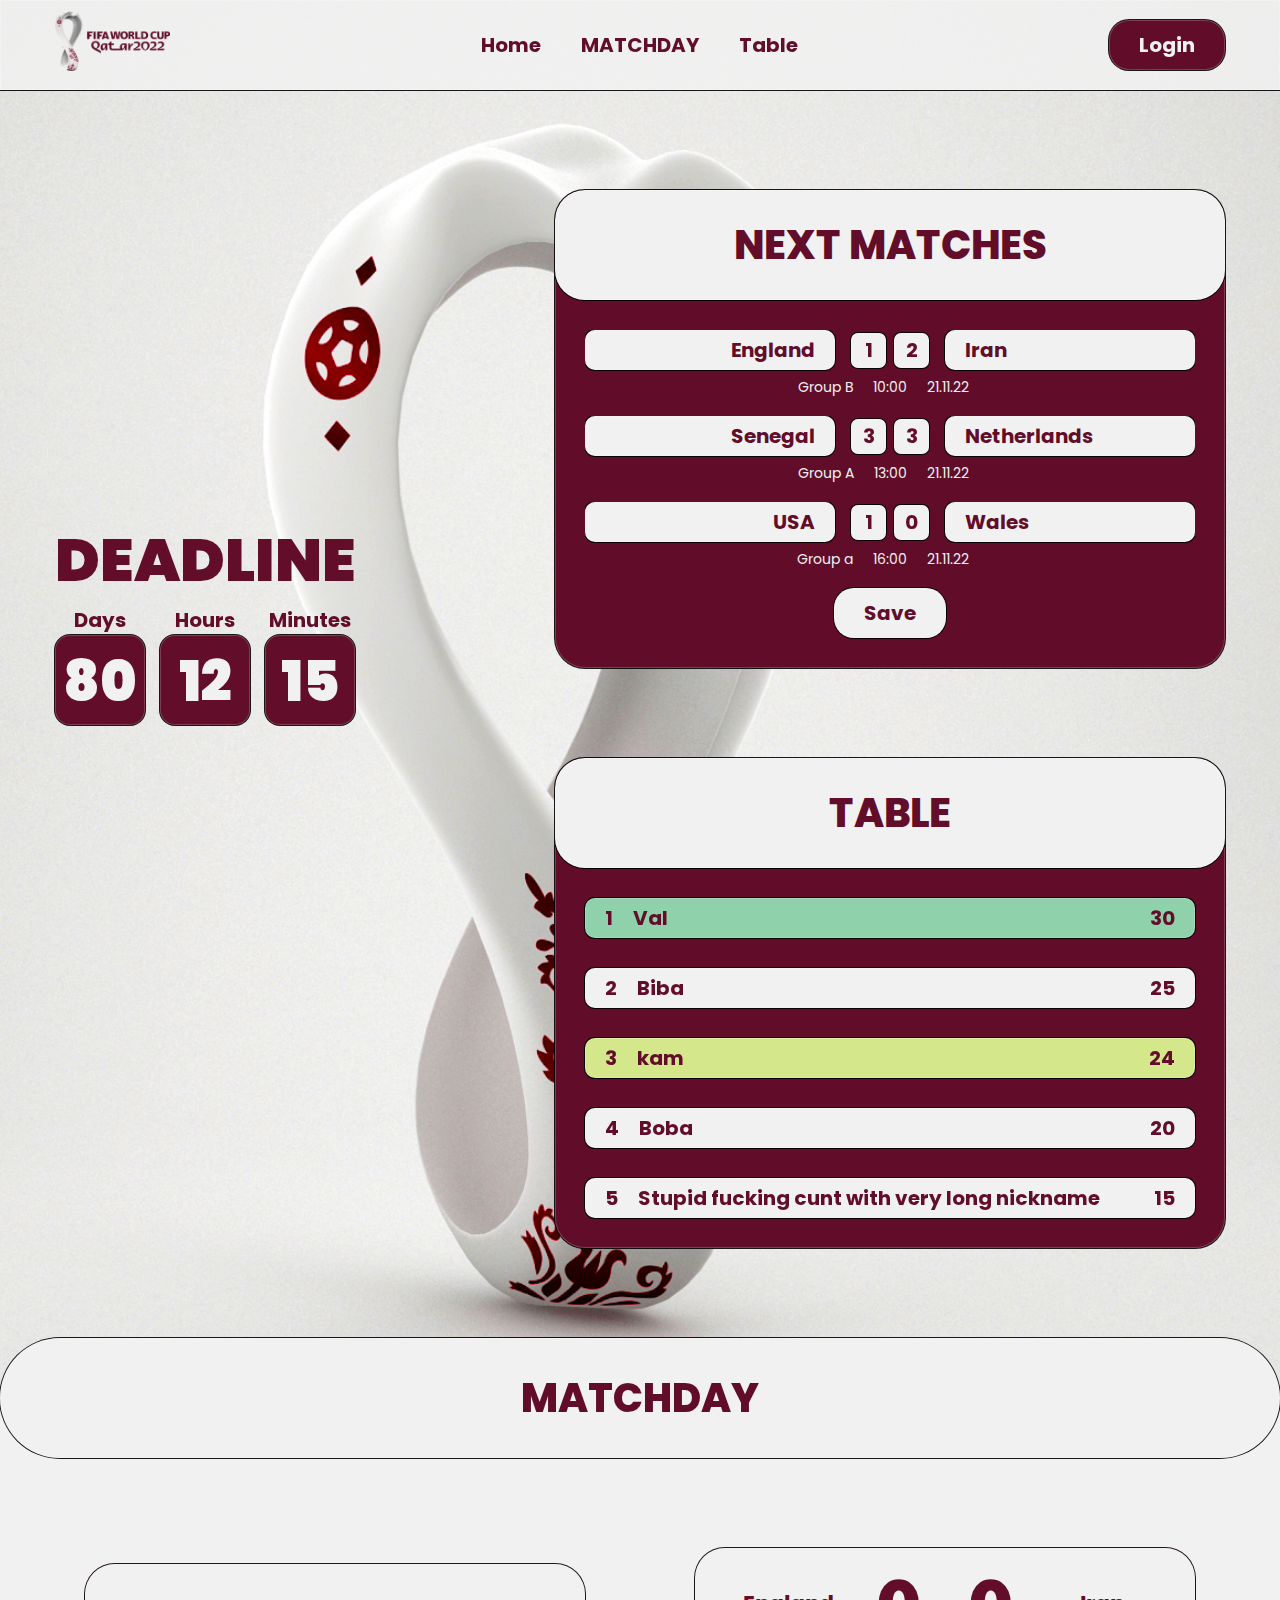
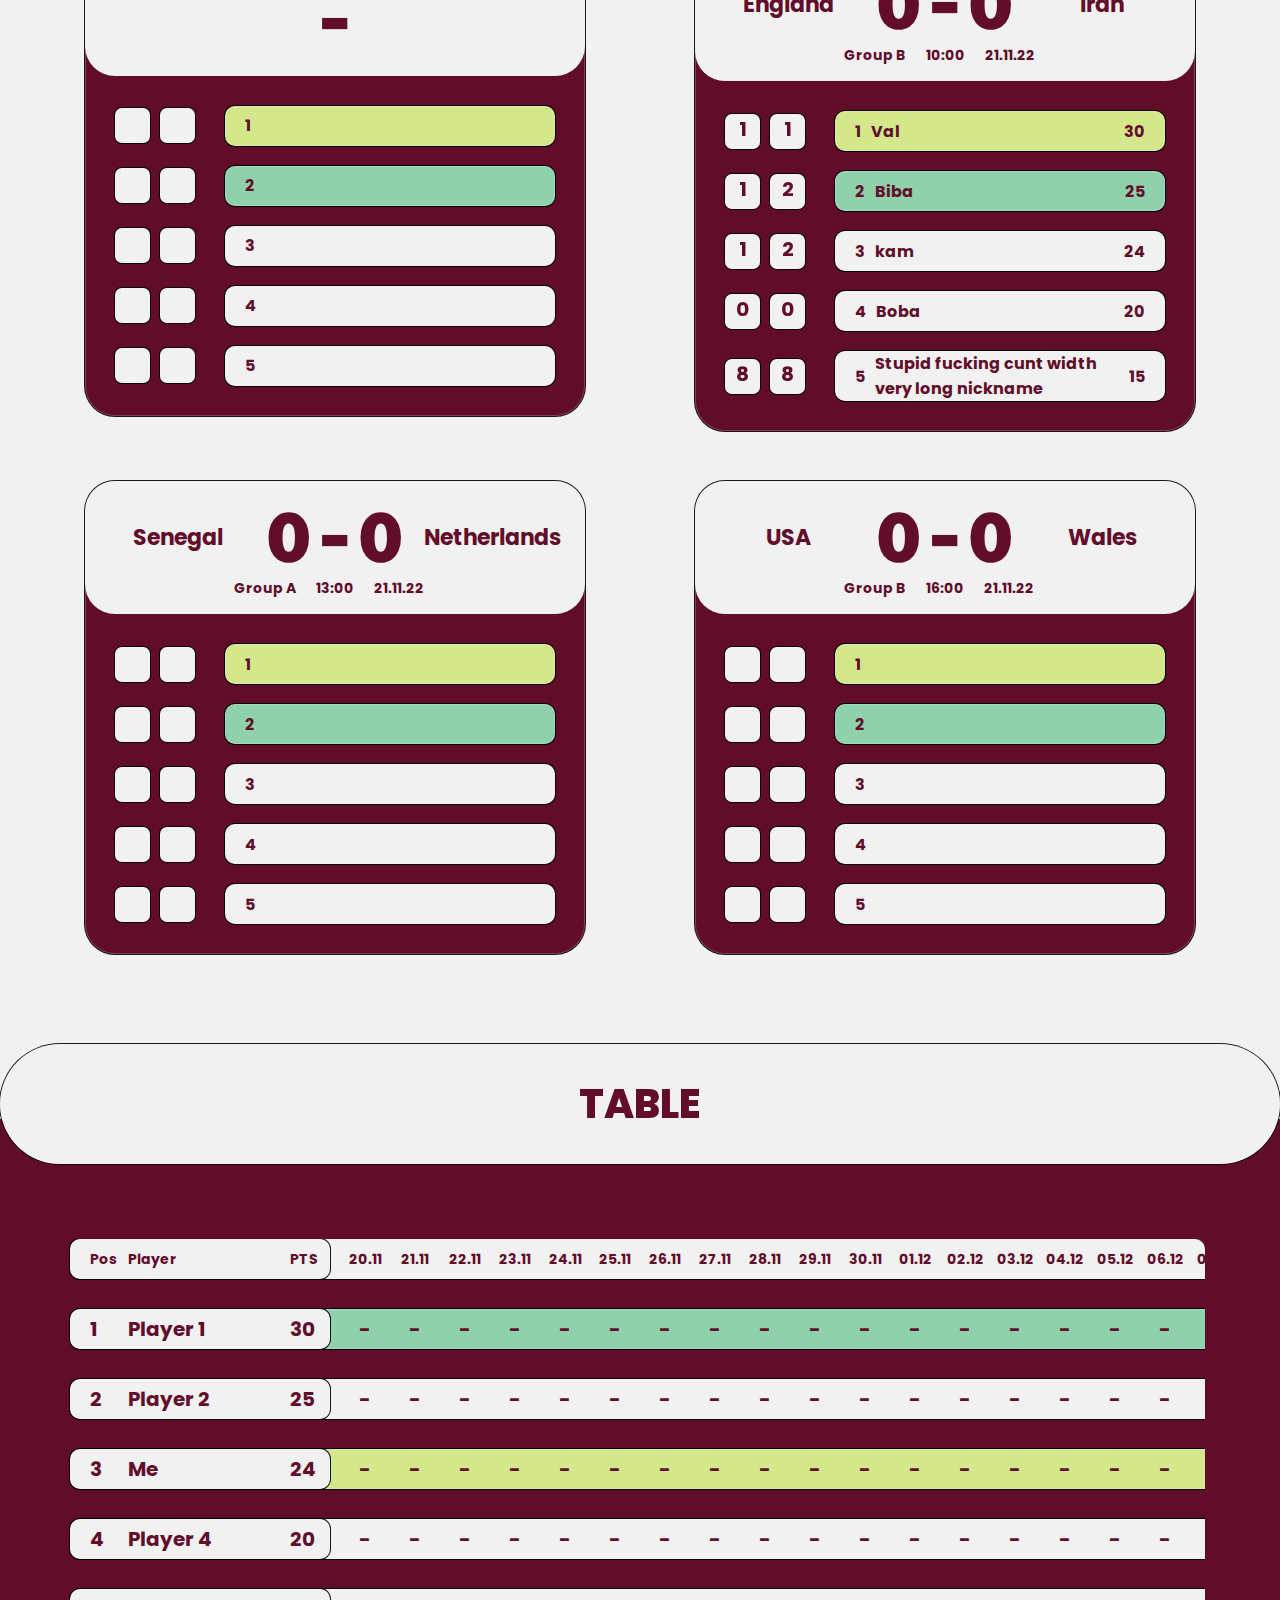
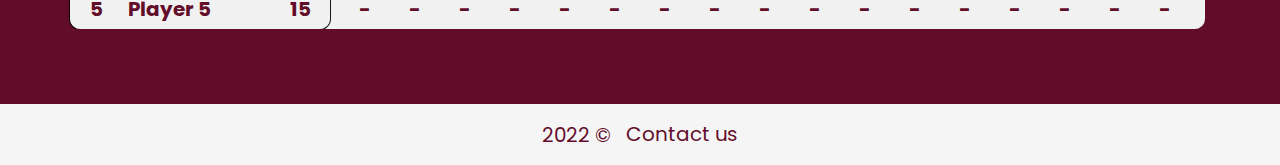
==== commit ae5bc896: "feat: add new size" ====
--- a/index.html
+++ b/index.html
@@ -15,7 +15,7 @@
   <link rel="stylesheet" href="assets/css/icon-font.css">
   <link rel="stylesheet" href="assets/css/owfont-regular.css">
   <link rel="stylesheet" media="(max-width: 699px)" href="assets/css/style_699.css">
-  <link rel="stylesheet" media="(min-width: 700px)" media="(max-width: 1020px)" href="assets/css/style_1020.css">
+  <link rel="stylesheet" media="(min-width: 700px) and (max-width: 1020px)" href="assets/css/style_1020.css">
   <link rel="stylesheet" media="(min-width: 1021px)" href="assets/css/style_1440.css">
   <title>Qatar 2022</title>
 </head>
@@ -72,19 +72,22 @@
               <div class="deadlineTime">
                 <div class="deadlineSection">
                   <span class="deadlineText">Days</span>
-                  <span class="deadlineNum deadlineDays">
+                  <span class="deadlineTextMobile">D</span>
+                  <span class="deadlineNum deadlineDays">80
                     <cfoutput>#days#</cfoutput>
                   </span>
                 </div>
                 <div class="deadlineSection">
                   <span class="deadlineText">Hours</span>
-                  <span class="deadlineNum deadlineHours">
+                  <span class="deadlineTextMobile">H</span>
+                  <span class="deadlineNum deadlineHours">12
                     <cfoutput>#hours#</cfoutput>
                   </span>
                 </div>
                 <div class="deadlineSection">
                   <span class="deadlineText">Minutes</span>
-                  <span class="deadlineNum deadlineMinutes">
+                  <span class="deadlineTextMobile">M</span>
+                  <span class="deadlineNum deadlineMinutes">15
                     <cfoutput>#minutes#</cfoutput>
                   </span>
                 </div>
@@ -100,9 +103,6 @@
                 <h2 class="scheduleMiniBlockHeader">
                   NEXT MATCHES
                 </h2>
-                <div class="scheduleMiniDate">
-                  20 November 2022
-                </div>
               </div>
 
               <form class="scheduleMiniBlock miniBlock" name="scheduleMini" action="insert_action_bets.cfm"
@@ -125,38 +125,30 @@
                         <div class="matchCardCenterBlock">
                           <div class="firstTeamMini teamBlock">
                             <span class="flag-icon"></span>
-                            <span class="team">
-                              <cfif dateDiff("d", myVar ,now()) EQ 0>
-                                <cfoutput query="Match1">#Team1#</cfoutput>
-                              </cfif>
-                            </span>
+                            <span class="team">England</span>
                           </div>
                           <table class="scoreMini">
                             <tbody>
                               <tr>
                                 <td>
                                   <input name="GolQua1" maxlength="1" maxsize="1" class="scoreInput" type="number"
-                                    min="0" max="9">
+                                    min="0" max="9" value="1">
                                 </td>
                                 <td>
-                                  <input name="GolEcu1" maxlength="1" class="scoreInput" type="number" min="0" max="9">
+                                  <input name="GolEcu1" maxlength="1" class="scoreInput" type="number" min="0" max="9" value="2">
                                 </td>
                               </tr>
                             </tbody>
                           </table>
                           <div class="secondTeamMini teamBlock">
-                            <span class="team">
-                              <cfif dateDiff("d", myVar ,now()) EQ 0>
-                                <cfoutput query="Match1">#Team2#</cfoutput>
-                              </cfif>
-                            </span>
+                            <span class="team">Iran</span>
                             <span class="flag-icon"></span>
                           </div>
                         </div>
                         <div class="matchCardBottomBlock">
-                          <span class="matchInfo">Group a</span>
+                          <span class="matchInfo">Group B</span>
                           <span class="matchTime">10:00</span>
-                          <span class="matchDate">20.11.22</span>
+                          <span class="matchDate">21.11.22</span>
                         </div>
                       </div>
                     </li>
@@ -179,39 +171,31 @@
                           <div class="matchCardCenterBlock">
                             <div class="firstTeamMini teamBlock">
                               <span class="flag-icon"></span>
-                              <span class="team">
-                                <cfif dateDiff("n", myVar2 ,now()) GT 0>
-                                  <cfoutput query="Match2">#Team1#</cfoutput>
-                                </cfif>
-                              </span>
+                              <span class="team">Senegal</span>
                             </div>
                             <table class="scoreMini">
                               <tbody>
                                 <tr>
                                   <td>
                                     <input name="GolEng1" maxlength="1" class="scoreInput" type="number" min="0"
-                                      max="9">
+                                      max="9" value="3">
                                   </td>
                                   <td>
                                     <input name="GolIra1" maxlength="1" class="scoreInput" type="number" min="0"
-                                      max="9">
+                                      max="9" value="3">
                                   </td>
                                 </tr>
                               </tbody>
                             </table>
                             <div class="secondTeamMini teamBlock">
-                              <span class="team">
-                                <cfif dateDiff("n", myVar2 ,now()) GT 0>
-                                  <cfoutput query="Match2">#Team2#</cfoutput>
-                                </cfif>
-                              </span>
+                              <span class="team">Netherlands</span>
                               <span class="flag-icon"></span>
                             </div>
                           </div>
                           <div class="matchCardBottomBlock">
-                            <span class="matchInfo">Group a</span>
-                            <span class="matchTime">10:00</span>
-                            <span class="matchDate">20.11.22</span>
+                            <span class="matchInfo">Group A</span>
+                            <span class="matchTime">13:00</span>
+                            <span class="matchDate">21.11.22</span>
                           </div>
                         </div>
                       </li>
@@ -228,39 +212,31 @@
                           <div class="matchCardCenterBlock">
                             <div class="firstTeamMini teamBlock">
                               <span class="flag-icon"></span>
-                              <span class="team">
-                                <cfif dateDiff("n", myVar2 ,now()) GT 0>
-                                  <cfoutput query="Match3">#Team1#</cfoutput>
-                                </cfif>
-                              </span>
+                              <span class="team">USA</span>
                             </div>
                             <table class="scoreMini">
                               <tbody>
                                 <tr>
                                   <td>
                                     <input name="GolSen1" maxlength="1" class="scoreInput" type="number" min="0"
-                                      max="9">
+                                      max="9" value="1">
                                   </td>
                                   <td>
                                     <input name="GolNet1" maxlength="1" class="scoreInput" type="number" min="0"
-                                      max="9">
+                                      max="9" value="0">
                                   </td>
                                 </tr>
                               </tbody>
                             </table>
                             <div class="secondTeamMini teamBlock">
-                              <span class="team">
-                                <cfif dateDiff("n", myVar2 ,now()) GT 0>
-                                  <cfoutput query="Match3">#Team2#</cfoutput>
-                                </cfif>
-                              </span>
+                              <span class="team">Wales</span>
                               <span class="flag-icon"></span>
                             </div>
                           </div>
                           <div class="matchCardBottomBlock">
                             <span class="matchInfo">Group a</span>
-                            <span class="matchTime">10:00</span>
-                            <span class="matchDate">20.11.22</span>
+                            <span class="matchTime">16:00</span>
+                            <span class="matchDate">21.11.22</span>
                           </div>
                         </div>
                       </li>
@@ -277,11 +253,7 @@
                           <div class="matchCardCenterBlock">
                             <div class="firstTeamMini teamBlock">
                               <span class="flag-icon"></span>
-                              <span class="team">
-                                <cfif dateDiff("n", myVar2 ,now()) GT 0>
-                                  <cfoutput query="Match4">#Team1#</cfoutput>
-                                </cfif>
-                              </span>
+                              <span class="team"></span>
                             </div>
                             <table class="scoreMini">
                               <tbody>
@@ -298,11 +270,7 @@
                               </tbody>
                             </table>
                             <div class="secondTeamMini teamBlock">
-                              <span class="team">
-                                <cfif dateDiff("n", myVar2 ,now()) GT 0>
-                                  <cfoutput query="Match4">#Team2#</cfoutput>
-                                </cfif>
-                              </span>
+                              <span class="team"></span>
                               <span class="flag-icon"></span>
                             </div>
                           </div>
@@ -401,11 +369,11 @@
                       <div class="playerPosition">
                         1
                       </div>
-                      <div class="playerNameMini">
+                      <div class="playerNameMini">Val
                         <cfoutput query="bet1">#username#
                         </cfoutput>
                       </div>
-                      <div class="playerPointsMini">
+                      <div class="playerPointsMini">30
                         <cfoutput query="bet1">#points#
                         </cfoutput>
                       </div>
@@ -416,11 +384,11 @@
                       <div class="playerPosition">
                         2
                       </div>
-                      <div class="playerNameMini">
+                      <div class="playerNameMini">Biba
                         <cfoutput query="bet2">#username#
                         </cfoutput>
                       </div>
-                      <div class="playerPointsMini">
+                      <div class="playerPointsMini">25
                         <cfoutput query="bet2">#points#
                         </cfoutput>
                       </div>
@@ -431,11 +399,11 @@
                       <div class="playerPosition">
                         3
                       </div>
-                      <div class="playerNameMini">
+                      <div class="playerNameMini">kam
                         <cfoutput query="bet3">#username#
                         </cfoutput>
                       </div>
-                      <div class="playerPointsMini">
+                      <div class="playerPointsMini">24
                         <cfoutput query="bet3">#points#
                         </cfoutput>
                       </div>
@@ -446,11 +414,11 @@
                       <div class="playerPosition">
                         4
                       </div>
-                      <div class="playerNameMini">
+                      <div class="playerNameMini">Boba
                         <cfoutput query="bet4">#username#
                         </cfoutput>
                       </div>
-                      <div class="playerPointsMini">
+                      <div class="playerPointsMini">20
                         <cfoutput query="bet4">#points#
                         </cfoutput>
                       </div>
@@ -461,11 +429,11 @@
                       <div class="playerPosition">
                         5
                       </div>
-                      <div class="playerNameMini">
+                      <div class="playerNameMini">Stupid fucking cunt with very long nickname
                         <cfoutput query="bet5">#username#
                         </cfoutput>
                       </div>
-                      <div class="playerPointsMini">
+                      <div class="playerPointsMini">15
                         <cfoutput query="bet5">#points#
                         </cfoutput>
                       </div>
@@ -480,9 +448,9 @@
       <!-- Matchday -->
 
       <section class="matchdaySection" id="matchday">
-        <h1 class="matchdayTitle">
+        <h2 class="matchdayTitle">
           MATCHDAY
-        </h1>
+        </h2>
         <div class="matchdayBlock container">
 
           <!-- 1st event start -->
@@ -498,9 +466,7 @@
 
             <div class="matchDayEventHeader">
               <section class="scoreSection">
-                <div class="eventTeam eventFirstTeam">
-                  <cfoutput query="results1">#Team1#</cfoutput>
-                </div>
+                <div class="eventTeam eventFirstTeam"></div>
                 <div class="eventScore">
                   <span class="eventFirstTeamScore">
                     <cfoutput query="results1">#GoalsTeam1#</cfoutput>
@@ -510,9 +476,7 @@
                     <cfoutput query="results1">#GoalsTeam2#</cfoutput>
                   </span>
                 </div>
-                <div class="eventTeam eventFirstTeam">
-                  <cfoutput query="results1">#Team2#</cfoutput>
-                </div>
+                <div class="eventTeam eventFirstTeam"><cfoutput query="results1">#Team2#</cfoutput></div>
               </section>
               <section class="eventInfoSection">
                 <span class="eventGroup eventInfo">
@@ -665,17 +629,13 @@
 
             <div class="matchDayEventHeader">
               <section class="scoreSection">
-                <div class="eventTeam eventFirstTeam">
-                  England
-                </div>
+                <div class="eventTeam eventFirstTeam">England</div>
                 <div class="eventScore">
                   <span class="eventFirstTeamScore">0</span>
                   <span>-</span>
                   <span class="eventSecondTeamScore">0</span>
                 </div>
-                <div class="eventTeam eventFirstTeam">
-                  Iran
-                </div>
+                <div class="eventTeam eventFirstTeam">Iran</div>
               </section>
               <section class="eventInfoSection">
                 <span class="eventGroup eventInfo">Group B</span>
@@ -688,18 +648,18 @@
               <li class="playersBetsLi">
                 <div class="playerBetCard">
                   <div class="scoreMini">
-                    <div class="scoreInput" type="number"></div>
-                    <div class="scoreInput" type="number"></div>
+                    <div class="scoreInput" type="number">1</div>
+                    <div class="scoreInput" type="number">1</div>
                   </div>
                   <div class="playerCard myPlayerCard">
                     <div class="playerPosition">
                       1
                     </div>
-                    <div class="playerNameMini">
+                    <div class="playerNameMini">Val
                       <cfoutput query="bet1">#username#
                       </cfoutput>
                     </div>
-                    <div class="playerPointsMini">
+                    <div class="playerPointsMini">30
                       <cfoutput query="bet1">#points#
                       </cfoutput>
                     </div>
@@ -709,18 +669,18 @@
               <li class="playersBetsLi">
                 <div class="playerBetCard">
                   <div class="scoreMini">
-                    <div class="scoreInput" type="number"></div>
-                    <div class="scoreInput" type="number"></div>
+                    <div class="scoreInput" type="number">1</div>
+                    <div class="scoreInput" type="number">2</div>
                   </div>
                   <div class="playerCard firstPlace">
                     <div class="playerPosition">
                       2
                     </div>
-                    <div class="playerNameMini">
+                    <div class="playerNameMini">Biba
                       <cfoutput query="bet2">#username#
                       </cfoutput>
                     </div>
-                    <div class="playerPointsMini">
+                    <div class="playerPointsMini">25
                       <cfoutput query="bet2">#points#
                       </cfoutput>
                     </div>
@@ -730,18 +690,18 @@
               <li class="playersBetsLi">
                 <div class="playerBetCard">
                   <div class="scoreMini">
-                    <div class="scoreInput" type="number"></div>
-                    <div class="scoreInput" type="number"></div>
+                    <div class="scoreInput" type="number">1</div>
+                    <div class="scoreInput" type="number">2</div>
                   </div>
                   <div class="playerCard">
                     <div class="playerPosition">
                       3
                     </div>
-                    <div class="playerNameMini">
+                    <div class="playerNameMini">kam
                       <cfoutput query="bet3">#username#
                       </cfoutput>
                     </div>
-                    <div class="playerPointsMini">
+                    <div class="playerPointsMini">24
                       <cfoutput query="bet3">#points#
                       </cfoutput>
                     </div>
@@ -751,18 +711,18 @@
               <li class="playersBetsLi">
                 <div class="playerBetCard">
                   <div class="scoreMini">
-                    <div class="scoreInput" type="number"></div>
-                    <div class="scoreInput" type="number"></div>
+                    <div class="scoreInput" type="number">0</div>
+                    <div class="scoreInput" type="number">0</div>
                   </div>
                   <div class="playerCard">
                     <div class="playerPosition">
                       4
                     </div>
-                    <div class="playerNameMini">
+                    <div class="playerNameMini">Boba
                       <cfoutput query="bet4">#username#
                       </cfoutput>
                     </div>
-                    <div class="playerPointsMini">
+                    <div class="playerPointsMini">20
                       <cfoutput query="bet4">#points#
                       </cfoutput>
                     </div>
@@ -772,18 +732,18 @@
               <li class="playersBetsLi">
                 <div class="playerBetCard">
                   <div class="scoreMini">
-                    <div class="scoreInput" type="number"></div>
-                    <div class="scoreInput" type="number"></div>
+                    <div class="scoreInput" type="number">8</div>
+                    <div class="scoreInput" type="number">8</div>
                   </div>
                   <div class="playerCard">
                     <div class="playerPosition">
                       5
                     </div>
-                    <div class="playerNameMini">
+                    <div class="playerNameMini">Stupid fucking cunt width very long nickname
                       <cfoutput query="bet5">#username#
                       </cfoutput>
                     </div>
-                    <div class="playerPointsMini">
+                    <div class="playerPointsMini">15
                       <cfoutput query="bet5">#points#
                       </cfoutput>
                     </div>
@@ -800,17 +760,13 @@
 
             <div class="matchDayEventHeader">
               <section class="scoreSection">
-                <div class="eventTeam eventFirstTeam">
-                  Senegal
-                </div>
+                <div class="eventTeam eventFirstTeam">Senegal</div>
                 <div class="eventScore">
                   <span class="eventFirstTeamScore">0</span>
                   <span>-</span>
                   <span class="eventSecondTeamScore">0</span>
                 </div>
-                <div class="eventTeam eventFirstTeam">
-                  Netherlands
-                </div>
+                <div class="eventTeam eventFirstTeam"> Netherlands</div>
               </section>
               <section class="eventInfoSection">
                 <span class="eventGroup eventInfo">Group A</span>
@@ -935,17 +891,13 @@
 
             <div class="matchDayEventHeader">
               <section class="scoreSection">
-                <div class="eventTeam eventFirstTeam">
-                  USA
-                </div>
+                <div class="eventTeam eventFirstTeam">USA</div>
                 <div class="eventScore">
                   <span class="eventFirstTeamScore">0</span>
                   <span>-</span>
                   <span class="eventSecondTeamScore">0</span>
                 </div>
-                <div class="eventTeam eventFirstTeam">
-                  Wales
-                </div>
+                <div class="eventTeam eventFirstTeam">Wales</div>
               </section>
               <section class="eventInfoSection">
                 <span class="eventGroup eventInfo">Group B</span>
@@ -1071,9 +1023,9 @@
       <!-- TABLE -->
 
       <section class="tableSection" id="table">
-        <h1 class="tableTitle">
+        <h2 class="tableTitle">
           TABLE
-        </h1>
+        </h2>
         <div class="mainTableWrapper container">
           <div class="mainTable">
             <table class="bigTable">
@@ -1429,4 +1381,4 @@
   <script src="assets/js/index.js" type="module"></script>
 </body>
 
-</html>+</html>
--- a/assets/css/style_699.css
+++ b/assets/css/style_699.css
@@ -1,11 +1,22 @@
+.deadlineText,
+cfoutput,
 .loginButton {
   display: none;
 }
+
+.playerNameMini,
+.playerNameMini,
+.eventTeam {
+  white-space: nowrap;
+  text-overflow: ellipsis;
+  overflow: hidden;
+}
+
 
 * {
   box-sizing: border-box;
   font-family: 'Poppins', sans-serif;
-  font-size: 20px;
+  font-size: 16px;
   color: rgb(98, 13, 42);
   cursor: default;
   scroll-behavior: smooth;
@@ -50,7 +61,7 @@
 }
 
 h2 {
-  font-size: 40px;
+  font-size: 30px;
   font-weight: 800;
 }
 
@@ -68,7 +79,7 @@
 }
 
 .container {
-  padding: 15px 25px;
+  padding: 15px 15px;
   max-width: 1200px;
   width: 100%;
 }
@@ -91,6 +102,12 @@
 .headerLogo img {
   cursor: pointer;
   height: 30px;
+  transition: 0.3s;
+  opacity: 1;
+}
+
+.headerLogo.active img {
+  opacity: 0;
 }
 
 .mobileBurger {
@@ -101,6 +118,7 @@
   justify-content: space-between;
   align-items: center;
   z-index: 9999;
+  transition: 0.3s;
 }
 
 .str {
@@ -111,11 +129,15 @@
   width: 100%;
   transition: 0.3s;
   opacity: 1;
-  transform-origin: left;
+  transform-origin: center;
+}
+
+.mobileBurger.active {
+  transform:  translate(-30px, 25px);
 }
 
 .mobileBurger.active .str1 {
-  transform: rotate(45deg);
+  transform: translateY(10px) rotate(45deg);
 }
 
 .mobileBurger.active .str2 {
@@ -123,7 +145,7 @@
 }
 
 .mobileBurger.active .str3 {
-  transform: translateY(1px) rotate(-45deg);
+  transform: translateY(-7px) rotate(-45deg);
 }
 
 
@@ -148,18 +170,20 @@
   flex-direction: column;
   display: flex;
   min-width: 300px;
-  width: 100%;
+  width: calc(100% - 50px);
   justify-content: space-between;
   align-items: center;
   gap: 40px;
   background-color: rgb(142, 209, 171);
+  box-shadow: rgba(255, 255, 255, 0.2) 0px 0px 0px 1px inset, rgba(0, 0, 0, 0.9) 0px 0px 0px 1px;
   z-index: 9999;
   padding: 70px 0px 40px;
   border-radius: 30px;
-  top: -30px;
+  top: 0px;
   left: 0;
   transition: 0.3s;
   transform: translateY(-150%);
+  margin: 25px;
 }
 
 .navUl.active {
@@ -202,7 +226,7 @@
   height: 100%;
   display: flex;
   justify-content: space-between;
-  padding-bottom: 165px;
+  padding-bottom: 85px;
   flex-direction: column;
 }
 
@@ -233,7 +257,7 @@
 }
 
 .deadlineBlock h1 {
-  font-size: 20px;
+  font-size: 18px;
 }
 
 .deadlineTitle {
@@ -245,7 +269,7 @@
   align-items: center;
   justify-content: flex-end;
   flex-direction: row;
-  gap: 25px;
+  gap: 15px;
 }
 
 .deadlineSection {
@@ -257,8 +281,13 @@
 
 .deadlineText {
   color: rgb(98, 13, 42);
-  font-size: 16px;
+  font-size: 14px;
   font-weight: bold;
+}
+
+.deadlineTextMobile {
+  font-weight: 900;
+  font-size: 18px;
 }
 
 .deadlineNum {
@@ -278,77 +307,88 @@
 /* rightColumn */
 
 .rightColumn {
-  display: flex;
-  flex-direction: column;
-  align-items: center;
-  gap: 90px;
+  position: relative;
+  display: flex;
+  flex-direction: column;
+  align-items: center;
+  gap: 50px;
   height: 100%;
 }
 
 .rightColumnSection {
+  position: relative;
   display: flex;
   flex-direction: column;
   justify-content: space-between;
   align-items: center;
   background-color: #610d29;
-  border-radius: 30px;
-  box-shadow: rgba(255, 255, 255, 0.2) 0px 0px 0px 1px inset, rgba(0, 0, 0, 0.9) 0px 0px 0px 1px;
-  overflow: hidden;
+  border-radius: 20px;
+  box-shadow: rgba(255, 255, 255, 0.2) 0px 0px 0px 1px inset, rgba(0, 0, 0, 0.9) 0px 0px 0px 1px;
+  overflow: hidden;
+  width: 100%;
 }
 
 .section1 {
-  margin-top: 175px;
+  margin-top: 135px;
 }
 
 /* scheduleMiniBlock */
 
+.scheduleMiniBlock {
+  width: 100%;
+  position: relative;
+}
+
 .rightColumnSectionTitle {
-  border-radius: 30px;
+  border-radius: 20px;
   background-color: rgb(241, 241, 241);
   width: 100%;
   display: flex;
   flex-direction: column;
   align-items: center;
   justify-content: center;
-  padding: 25px 0px;
-  box-shadow: rgba(255, 255, 255, 0.2) 0px 0px 0px 1px inset, rgba(0, 0, 0, 0.9) 0px 0px 0px 1px;
-}
-
-
-.scheduleMiniDate {
-  width: 100%;
-  font-weight: bold;
-  text-align: center;
-}
+  padding: 15px 0px;
+  box-shadow: rgba(255, 255, 255, 0.2) 0px 0px 0px 1px inset, rgba(0, 0, 0, 0.9) 0px 0px 0px 1px;
+}
+
+
 
 .matchCard {
   display: flex;
   flex-direction: column;
   justify-content: space-between;
   align-items: center;
+  width: 100%;
 }
 
 .matchCardCenterBlock {
   display: flex;
   justify-content: center;
   align-items: center;
-  gap: 15px;
+  gap: 5px;
+  width: 100%;
 }
 
 .matchCard .teamBlock {
-  width: 250px;
+  width: 100%;
   display: flex;
   align-items: center;
   gap: 10px;
-  padding-left: 20px;
-  padding-right: 20px;
+  padding-left: 7px;
+  padding-right: 7px;
+}
+
+.team {
+  font-size: 12px;
+  white-space: nowrap;
 }
 
 .scheduleLi {
   overflow: hidden;
-  height: 86px;
+
   padding-bottom: 15px;
   transition: 0.3s;
+  width: 100%;
 }
 
 .scheduleLi.hide {
@@ -360,22 +400,641 @@
   display: flex;
   justify-content: space-between;
   align-items: center;
-  width: 80px;
   border-spacing: 0px;
 }
-.scoreMini tbody {
-  width: 100%;
-}
 
 .scoreMini tbody tr {
-  width: 100%;
-  display: flex;
-  justify-content: space-between;
+  width: 50px;
+  display: flex;
+  justify-content: space-between;
+}
+
+.scoreMini tbody tr td {
+  display: flex;
+  justify-content: center;
+  align-items: center;
 }
 
 .scoreInput {
+  width: 22px;
+  height: 22px;
+  border-radius: 3px;
+  border: none;
+  outline: none;
+  cursor: pointer;
+  background-color: rgba(241, 241, 241, 1);
+  box-shadow: rgba(255, 255, 255, 0.2) 0px 0px 0px 1px inset, rgba(0, 0, 0, 0.9) 0px 0px 0px 1px;
+  text-align: center;
+  font-weight: bold;
+  font-size: 16px;
+  line-height: 22px;
+}
+
+.scheduleMiniButton {
+  margin-top: 10px;
+  width: 115px;
+}
+
+.matchCardBottomBlock {
+  padding-top: 7px;
+  display: flex;
+  align-items: center;
+  justify-content: center;
+  gap: 20px;
+  width: 100%;
+}
+
+.matchCardBottomBlock span {
+  font-size: 12px;
+  color: rgb(241, 241, 241);
+}
+
+.matchInfo, .matchDate {
+  width: 40%;
+}
+
+.matchInfo {
+  text-align: end;
+}
+
+.scheduleMiniUl {
+  padding-bottom: 0px;
+  width: 100%;
+  position: relative;
+}
+
+/* tableMini */
+
+.tableMini {
+  width: 100%;
+  position: relative;
+}
+
+.tableMiniUl {
+  width: 100%;
+}
+
+.tableMiniLi:last-child,
+.tableMiniLi:first-child {
+ margin: 0;
+}
+
+.tableMiniLi:first-child .playerCard {
+  background-color: rgb(142, 209, 171);
+}
+
+.tableMiniLi {
+  display: flex;
+  align-items: center;
+  width: 100%;
+  margin: 15px 0px;
+}
+
+.playerNameMini {
+  padding-left: 10px;
+}
+
+.playerPointsMini {
+  padding-left: 5px;
+margin-left: auto;
+}
+
+/* ------------------------------------ MATCHDAY section */
+
+.matchdaySection {
+  background-color: rgb(241, 241, 241);
+  width: 100%;
+  display: flex;
+  flex-direction: column;
+  align-items: center;
+  padding-bottom: 50px;
+}
+
+.matchdayTitle {
+  text-align: center;
+  z-index: 1;
+  background-color: rgba(241, 241, 241, 1);
+  border-radius: 100px;
+  margin-top: -35px;
+  padding: 15px;
+  width: 100%;
+  color: #610d29;
+  box-shadow: rgba(255, 255, 255, 0.2) 0px 0px 0px 1px inset, rgba(0, 0, 0, 0.9) 0px 0px 0px 1px;
+  margin-bottom: 35px;
+}
+
+.matchdayBlock {
+  display: flex;
+  width: 100%;
+  align-items: center;
+  justify-content: space-around;
+  gap: 50px;
+  flex-wrap: wrap;
+  padding-bottom: 50px;
+
+}
+
+.matchDayEvent {
+  background-color: rgba(241, 241, 241, 1);
+  border-radius: 20px;
+  box-shadow: rgba(255, 255, 255, 0.2) 0px 0px 0px 1px inset, rgba(0, 0, 0, 0.9) 0px 0px 0px 1px;
+  width: 100%;
+  background-color: #610d29;
+}
+
+.matchDayEventHeader {
+  display: flex;
+  flex-direction: column;
+  justify-content: space-between;
+  align-items: center;
+  background-color: rgb(241, 241, 241);
+  border-radius: 20px;
+  padding: 15px 5px;
+  gap: 5px;
+}
+
+.scoreSection {
+  width: 100%;
+  display: flex;
+  justify-content: space-between;
+  align-items: center;
+}
+
+.eventInfoSection {
+  width: 100%;
+  gap: 20px;
+  display: flex;
+  align-items: center;
+  justify-content: center;
+}
+
+.eventTeam {
+  font-size: 16px;
+  font-weight: bold;
+  width: 100%;
+  text-align: center;
+  padding: 0px 5px;
+}
+
+.eventInfo {
+  font-size: 12px;
+  font-weight: bold;
+  display: block;
+  color: #610d29;
+}
+
+.eventGroup {
+  text-align: end;
+}
+
+
+.eventGroup,
+.eventDate {
+  width: 40%;
+}
+
+.eventScore {
+  display: flex;
+  align-items: center;
+  justify-content: space-between;
+  width: 150px;
+  text-align: center;
+}
+
+.eventScore span {
+  display: block;
+  font-size: 40px;
+  font-family: 'Azeret Mono', monospace;
+  font-weight: 800;
+  text-align: center;
+}
+
+.matchDayEvent .matchCardBottomBlock {
+  padding-bottom: 5px;
+  padding-top: 0px;
+}
+
+.matchDayEvent .matchCardCenterBlock {
+  width: 100%;
+  gap: 10px;
+}
+
+.playersBetsUl {
+  display: flex;
+  flex-direction: column;
+  padding: 25px 10px;
+  gap: 15px;
+}
+
+.playersBetsLi {
+  position: relative;
+  width: 100%;
+  overflow: hidden;
+}
+
+.matchDayEvent .teamBlock,
+.playerBetCard .playerCard {
+  width: 100%;
+  padding: 0px, 7px;
+  flex-shrink: 1;
+
+}
+
+.matchDayEvent .team,
+.playerBetCard .playerPosition,
+.playerBetCard .playerNameMini,
+.playerBetCard .playerPointsMini {
+}
+
+.playerBetCard .playerNameMini {
+  padding-left: 10px;
+}
+
+.firstTeamMini {
+  display: flex;
+  justify-content: flex-end;
+}
+
+.firstTeamMini span {
+  display: block;
+}
+
+.matchDayEvent .scoreMini,
+.playerBetCard .scoreMini {
+  width: 50px;
+  gap: 5px;
+  display: flex;
+  justify-content: space-between;
+  font-size: 16px;
+  position: relative;
+}
+
+.playerBetCard {
+  display: flex;
+  align-items: center;
+  justify-content: end;
+  gap: 10px;
+}
+
+/* ------------------------------------ Table section */
+
+.tableSection {
+  position: relative;
+  display: flex;
+  flex-direction: column;
+  align-items: center;
+  width: 100%;
+  background-color: #610d29;
+  padding-bottom: 50px;
+}
+
+.tableTitle {
+  text-align: center;
+  z-index: 1;
+  background-color: rgba(241, 241, 241, 1);
+  border-radius: 100px;
+  margin-top: -50px;
+  padding: 30px;
+  width: 100%;
+  color: rgb(98, 13, 42);
+  box-shadow: rgba(255, 255, 255, 0.2) 0px 0px 0px 1px inset, rgba(0, 0, 0, 0.9) 0px 0px 0px 1px;
+  margin-bottom: 50px;
+}
+
+.mainTableWrapper {
+  display: flex;
+  width: 100%;
+  overflow: hidden;
+  position: relative;
+  padding: 0px 15px;
+}
+
+.mainTable {
+  display: flex;
+  width: 100%;
+  overflow-x: auto;
+  border-radius: 5px;
+}
+
+.bigTable {
+  width: 100%;
+  border-collapse: collapse;
+}
+
+.bigTable tr,
+.bigTable th tr {
+  background-color: rgb(241, 241, 241);
+  height: 30px;
+  padding-left: 150px;
+  padding-right: 5px;
+  transition: .3s;
+  cursor: pointer;
+  display: flex;
+  box-shadow: rgba(255, 255, 255, 0.2) 0px 0px 0px 1px inset, rgba(0, 0, 0, 0.9) 0px 0px 0px 1px;
+  border-radius: 5px;
+  margin-bottom: 15px;
+  line-height: 30px;
+}
+
+.bigTable tbody tr:last-child {
+  margin: 0;
+}
+
+.bigTable tbody tr {
+
+}
+
+
+
+.bigTable td {
+  width: 40px;
+  text-align: center;
+  padding: 0px 5px;
+  font-size: 14px;
+  font-weight: bold;
+  line-height: 30px;
+}
+
+.bigTable tr:hover {
+  background-color: rgb(212, 232, 139);
+}
+
+.bigTable td.tdName {
+  text-align: left;
+}
+
+.bigTable tbody tr:first-child {
+  background-color: rgb(142, 209, 171);
+}
+
+
+tr.myTr {
+  background-color: rgb(212, 232, 139);
+}
+
+td.tdMain, 
+.bigTable th.tdMain {
+  border-radius: 5px;
+  background-color: rgb(241, 241, 241);
+  box-shadow: rgba(255, 255, 255, 0.2) 0px 0px 0px 1px inset, rgba(0, 0, 0, 0.9) 0px 0px 0px 1px;
+  position: absolute;
+  left: 10px;
+  width: 150px;
+  display: flex;
+  justify-content: space-between;
+  align-items: center;
+  padding-left: 5px;
+  height: 30px;
+}
+
+.tdMain .mainPosition {
+  font-weight: bold;
   width: 35px;
-  height: 35px;
+  text-align: left;
+  padding-left: 5px;
+  font-size: 14px;
+}
+
+.tdMain .mainName {
+  overflow: hidden;
+  text-overflow: ellipsis;
+  width: 150px;
+  font-weight: bold;
+  text-align: left;
+  white-space: nowrap;
+  font-size: 14px;
+}
+
+.tdMain .mainPoints {
+  font-weight: bold;
+  text-align: left;
+  width: 35px;
+  padding-right: 5px;
+  font-size: 14px;
+}
+
+th.tdMain .mainName,
+th.tdMain .mainPoints {
+  font-size: 14px;
+}
+
+th.tdMain .mainPosition {
+  display: none;
+}
+
+th.tdMain .mainName {
+  padding-left: 22px;
+}
+
+.bigTable th {
+  font-size: 14px;
+  width: 40px;
+  height: 30px;
+  display: flex;
+  justify-content: center;
+  align-items: center;
+}
+
+/* footer */
+
+footer {
+  background-color: rgba(241, 241, 241, 0.7);
+  display: flex;
+  justify-content: center;
+}
+
+.footerContainer {
+  display: flex;
+  justify-content: center;
+  align-items: center;
+  gap: 15px;
+}
+
+.footerText {
+  display: block;
+  cursor: pointer;
+}
+
+/* -------------------------------------- popups */
+
+.backgroundBlur {
+  z-index: 8000;
+  position: fixed;
+  display: flex;
+  left: 0;
+  top: 0;
+  width: 100%;
+  height: 100%;
+  background-color: rgba(241, 241, 241, 0);
+  visibility: hidden;
+  opacity: 0;
+  transition: .5s;
+}
+
+.backgroundBlur.active {
+  visibility: visible;
+  opacity: 1;
+  background-color: rgba(241, 241, 241, 0.5);
+  backdrop-filter: blur(4px);
+}
+
+.popupContainer {
+  z-index: 201;
+  position: fixed;
+  display: flex;
+  justify-content: center;
+  align-items: center;
+  left: 0;
+  top: 0;
+  width: 100%;
+  height: 100%;
+  background-color: rgba(241, 241, 241, 0);
+  transition: .5s;
+  transform: scale(0);
+  opacity: 0;
+}
+
+.popupContainer.active {
+  opacity: 1;
+  transform: scale(1);
+}
+
+.popup {
+  overflow: hidden;
+  position: relative;
+  display: flex;
+  max-width: 800px;
+  height: 404px;
+  width: 100%;
+  border-radius: 30px;
+  box-shadow: rgba(255, 255, 255, 0.2) 0px 0px 0px 1px inset, rgba(0, 0, 0, 0.9) 0px 0px 0px 1px;
+}
+
+.loginRegister {
+  background-color: rgba(98, 13, 41, 1);
+  height: 100%;
+  width: 100%;
+  transition: .3s;
+  order: 1;
+}
+
+.popupContainer.register .loginRegister {
+  transform: translate(100%, 0px);
+}
+
+.changePopup {
+  background-color: rgb(241, 241, 241);
+  height: 100%;
+  width: 100%;
+  transition: .3s;
+  order: 2;
+  display: flex;
+  justify-content: center;
+  align-items: center;
+}
+
+.popupContainer.register .changePopup {
+  transform: translate(-100%, 0px);
+}
+
+.loginForm {
+  position: relative;
+  display: flex;
+  flex-direction: column;
+  align-items: center;
+  width: 100%;
+  height: 100%;
+  padding: 30px;
+}
+
+.loginTitle {
+  color: rgb(241, 241, 241);
+  transition: 0.5s;
+  overflow: hidden;
+  height: 49px;
+}
+
+.loginTitle.register {
+  overflow: hidden;
+  height: 0;
+  opacity: 0;
+  visibility: 0;
+}
+
+.popupContainer.register .loginTitle.register {
+  overflow: hidden;
+  height: 49px;
+  opacity: 1;
+  visibility: 1;
+}
+
+.popupContainer.register .loginTitle.hello {
+  height: 0;
+  opacity: 0;
+  visibility: 0;
+}
+
+.changePopupTitle {
+  display: block;
+  text-align: center;
+  transition: .5s;
+  overflow: hidden;
+  opacity: 1;
+  visibility: 1;
+  height: 45px;
+}
+
+.changePopupTitle.have {
+  opacity: 0;
+  visibility: 0;
+  height: 0px;
+}
+
+.popupContainer.register .changePopupTitle.have {
+  opacity: 1;
+  visibility: 1;
+  height: 90px;
+}
+
+.popupContainer.register .changePopupTitle.dontHave {
+  opacity: 0;
+  visibility: 0;
+  height: 0px; 
+}
+
+.loginButtonText {
+  display: block;
+  overflow: hidden;
+  transition: .5s;
+  height: 100%;
+}
+
+.signUpText {
+  opacity: 0;
+  visibility: 0;
+  height: 0px;
+}
+
+.popupContainer.register .signUpText {
+  opacity: 1;
+  visibility: 1;
+  height: 100%;
+}
+
+.popupContainer.register .registerText {
+  opacity: 0;
+  visibility: 0;
+  height: 0px;
+}
+
+.formSpan {
+  color: rgb(241, 241, 241);
+  font-size: 14px;
+  margin-bottom: 5px;
+}
+
+.loginFormInput {
+  width: 100%;
   border-radius: 7px;
   border: none;
   outline: none;
@@ -383,601 +1042,6 @@
   cursor: pointer;
   background-color: rgba(241, 241, 241, 1);
   box-shadow: rgba(255, 255, 255, 0.2) 0px 0px 0px 1px inset, rgba(0, 0, 0, 0.9) 0px 0px 0px 1px;
-  text-align: center;
-  font-weight: bold;
-}
-
-.scheduleMiniButton {
-  margin-top: 10px;
-  width: 115px;
-}
-
-.matchCardBottomBlock {
-  padding-top: 7px;
-  display: flex;
-  align-items: center;
-  justify-content: center;
-  gap: 20px;
-  width: 100%;
-}
-
-.matchCardBottomBlock span {
-  font-size: 14px;
-  color: rgb(241, 241, 241);
-}
-
-.matchInfo, .matchDate {
-  width: 40%;
-}
-
-.matchInfo {
-  text-align: end;
-}
-
-.scheduleMiniUl {
-  padding-bottom: 0px;
-}
-
-/* tableMini */
-
-.tableMini {
-  width: 670px;
-  position: relative;
-}
-
-.tableMiniUl {
-  width: 100%;
-}
-
-.tableMiniLi:last-child,
-.tableMiniLi:first-child {
- margin: 0;
-}
-
-.tableMiniLi:first-child .playerCard {
-  background-color: rgb(142, 209, 171);
-}
-
-.tableMiniLi {
-  display: flex;
-  align-items: center;
-  width: 100%;
-  margin: 30px 0px;
-}
-
-.playerNameMini {
-  padding-left: 20px;
-}
-
-.playerPointsMini {
-margin-left: auto;
-}
-
-/* ------------------------------------ MATCHDAY section */
-
-.matchdaySection {
-  background-color: rgb(241, 241, 241);
-  width: 100%;
-  display: flex;
-  flex-direction: column;
-  align-items: center;
-  padding-bottom: 75px;
-}
-
-.matchdayTitle {
-  text-align: center;
-  z-index: 1;
-  background-color: rgba(241, 241, 241, 1);
-  border-radius: 100px;
-  margin-top: -75px;
-  padding: 30px;
-  width: 100%;
-  color: #610d29;
-  box-shadow: rgba(255, 255, 255, 0.2) 0px 0px 0px 1px inset, rgba(0, 0, 0, 0.9) 0px 0px 0px 1px;
-  margin-bottom: 75px;
-}
-
-.matchdayBlock {
-  display: flex;
-  width: 100%;
-  align-items: center;
-  justify-content: space-around;
-  gap: 50px;
-  flex-wrap: wrap;
-  padding-bottom: 90px;
-
-}
-
-.matchDayEvent {
-  background-color: rgba(241, 241, 241, 1);
-  border-radius: 30px;
-  box-shadow: rgba(255, 255, 255, 0.2) 0px 0px 0px 1px inset, rgba(0, 0, 0, 0.9) 0px 0px 0px 1px;
-  width: 500px;
-  background-color: #610d29;
-}
-
-.matchDayEventHeader {
-  display: flex;
-  flex-direction: column;
-  justify-content: space-between;
-  align-items: center;
-  background-color: rgb(241, 241, 241);
-  border-radius: 30px;
-  padding: 15px 5px;
-}
-
-.scoreSection {
-  width: 100%;
-
-  display: flex;
-  justify-content: space-between;
-  align-items: center;
-}
-
-.eventInfoSection {
-  width: 100%;
-  gap: 20px;
-  display: flex;
-  align-items: center;
-  justify-content: center;
-}
-
-.eventTeam {
-  font-size: 22px;
-  font-weight: bold;
-  width: 100%;
-  text-align: center;
-  padding: 0px 5px;
-}
-
-.eventInfo {
-  font-size: 14px;
-  font-weight: bold;
-  display: block;
-  color: #610d29;
-}
-
-.eventGroup {
-  text-align: end;
-}
-
-
-.eventGroup,
-.eventDate {
-  width: 40%;
-}
-
-.eventScore {
-  display: flex;
-  align-items: center;
-  justify-content: space-between;
-  font-size: 80px;
-  width: 150px;
-  text-align: center;
-}
-
-.eventScore span {
-  display: block;
-  font-size: 70px;
-  font-family: 'Azeret Mono', monospace;
-  font-weight: 800;
-  text-align: center;
-}
-
-.matchDayEvent .matchCardBottomBlock {
-  padding-bottom: 5px;
-  padding-top: 0px;
-}
-
-.matchDayEvent .matchCardCenterBlock {
-  width: 100%;
-  gap: 10px;
-}
-
-.playersBetsUl {
-  display: flex;
-  flex-direction: column;
-  padding: 30px ;
-  gap: 20px;
-}
-
-.matchDayEvent .teamBlock,
-.playerBetCard .playerCard {
-  width: 100%;
-  padding: 0px, 20px;
-}
-
-.matchDayEvent .team,
-.playerBetCard .playerPosition,
-.playerBetCard .playerNameMini,
-.playerBetCard .playerPointsMini {
-  font-size: 16px;
-}
-
-.playerBetCard .playerNameMini {
-  padding-left: 10px;
-}
-
-.firstTeamMini {
-  display: flex;
-  justify-content: flex-end;
-}
-
-.firstTeamMini span {
-  display: block;
-}
-
-.matchDayEvent .scoreMini,
-.playerBetCard .scoreMini {
-  width: 80px;
-  gap: 10px;
-  display: flex;
-  justify-content: space-between;
-  font-size: 16px;
-}
-
-.playerBetCard {
-  display: flex;
-  align-items: center;
-  justify-content: end;
-  gap: 30px;
-}
-
-/* ------------------------------------ Table section */
-
-.tableSection {
-  position: relative;
-  display: flex;
-  flex-direction: column;
-  align-items: center;
-  width: 100%;
-  background-color: #610d29;
-  padding-bottom: 75px;
-}
-
-.tableTitle {
-  text-align: center;
-  z-index: 1;
-  background-color: rgba(241, 241, 241, 1);
-  border-radius: 100px;
-  margin-top: -75px;
-  padding: 30px;
-  width: 100%;
-  color: rgb(98, 13, 42);
-  box-shadow: rgba(255, 255, 255, 0.2) 0px 0px 0px 1px inset, rgba(0, 0, 0, 0.9) 0px 0px 0px 1px;
-  margin-bottom: 75px;
-}
-
-.mainTableWrapper {
-  display: flex;
-  width: 100%;
-  overflow: hidden;
-  position: relative;
-  padding: 0px 35px;
-}
-
-.mainTable {
-  display: flex;
-  width: 100%;
-  overflow-x: auto;
-    border-radius: 10px;
-}
-
-.bigTable {
-  width: 100%;
-  border-collapse: collapse;
-}
-
-.bigTable tr,
-.bigTable th tr {
-  background-color: rgb(241, 241, 241);
-  height: 40px;
-  padding-left: 265px;
-  padding-right: 10px;
-  transition: .3s;
-  cursor: pointer;
-  display: flex;
-  box-shadow: rgba(255, 255, 255, 0.2) 0px 0px 0px 1px inset, rgba(0, 0, 0, 0.9) 0px 0px 0px 1px;
-  border-radius: 10px;
-  margin-bottom: 30px;
-}
-
-.bigTable tbody tr:last-child {
-  margin: 0;
-}
-
-.bigTable tbody tr {
-
-}
-
-
-
-.bigTable td {
-  width: 50px;
-  text-align: center;
-  padding: 5px;
-}
-
-.bigTable tr:hover {
-  background-color: rgb(212, 232, 139);
-}
-
-.bigTable td.tdName {
-  text-align: left;
-}
-
-.bigTable tbody tr:first-child {
-  background-color: rgb(142, 209, 171);
-}
-
-
-tr.myTr {
-  background-color: rgb(212, 232, 139);
-}
-
-td.tdMain, 
-.bigTable th.tdMain {
-  border-radius: 10px;
-  background-color: rgb(241, 241, 241);
-  box-shadow: rgba(255, 255, 255, 0.2) 0px 0px 0px 1px inset, rgba(0, 0, 0, 0.9) 0px 0px 0px 1px;
-  position: absolute;
-  left: 30px;
-  width: 260px;
-  display: flex;
-  justify-content: space-between;
-  align-items: center;
-  padding-left: 10px;
-  height: 40px;
-}
-
-.tdMain .mainPosition {
-  font-weight: bold;
-  width: 35px;
-  text-align: left;
-  padding-left: 10px;
-}
-
-.tdMain .mainName {
-  overflow: hidden;
-  text-overflow: ellipsis;
-  width: 150px;
-  font-weight: bold;
-  text-align: left;
-   white-space: nowrap;
-  
-}
-
-.tdMain .mainPoints {
-  font-weight: bold;
-  text-align: left;
-  width: 35px;
-  /* padding-left: 10px; */
-  padding-right: 10px;
-}
-
-th.tdMain .mainPosition,
-th.tdMain .mainName,
-th.tdMain .mainPoints {
-  font-size: 14px;
-}
-
-.bigTable th {
-  font-size: 14px;
-  width: 50px;
-  height: 40px;
-  padding: 5px;
-  display: flex;
-  justify-content: center;
-  align-items: center;
-}
-
-/* footer */
-
-footer {
-  background-color: rgba(241, 241, 241, 0.7);
-  display: flex;
-  justify-content: center;
-}
-
-.footerContainer {
-  display: flex;
-  justify-content: center;
-  align-items: center;
-  gap: 15px;
-}
-
-.footerText {
-  display: block;
-  cursor: pointer;
-}
-
-/* -------------------------------------- popups */
-
-.backgroundBlur {
-  z-index: 200;
-  position: fixed;
-  display: flex;
-  left: 0;
-  top: 0;
-  width: 100%;
-  height: 100%;
-  background-color: rgba(241, 241, 241, 0);
-  visibility: hidden;
-  opacity: 0;
-  transition: .5s;
-}
-
-.backgroundBlur.active {
-  visibility: visible;
-  opacity: 1;
-  background-color: rgba(241, 241, 241, 0.5);
-  backdrop-filter: blur(4px);
-}
-
-.popupContainer {
-  z-index: 201;
-  position: fixed;
-  display: flex;
-  justify-content: center;
-  align-items: center;
-  left: 0;
-  top: 0;
-  width: 100%;
-  height: 100%;
-  background-color: rgba(241, 241, 241, 0);
-  transition: .5s;
-  transform: scale(0);
-  opacity: 0;
-}
-
-.popupContainer.active {
-  opacity: 1;
-  transform: scale(1);
-}
-
-.popup {
-  overflow: hidden;
-  position: relative;
-  display: flex;
-  max-width: 800px;
-  height: 404px;
-  width: 100%;
-  border-radius: 30px;
-  box-shadow: rgba(255, 255, 255, 0.2) 0px 0px 0px 1px inset, rgba(0, 0, 0, 0.9) 0px 0px 0px 1px;
-}
-
-.loginRegister {
-  background-color: rgba(98, 13, 41, 1);
-  height: 100%;
-  width: 100%;
-  transition: .3s;
-  order: 1;
-}
-
-.popupContainer.register .loginRegister {
-  transform: translate(100%, 0px);
-}
-
-.changePopup {
-  background-color: rgb(241, 241, 241);
-  height: 100%;
-  width: 100%;
-  transition: .3s;
-  order: 2;
-  display: flex;
-  justify-content: center;
-  align-items: center;
-}
-
-.popupContainer.register .changePopup {
-  transform: translate(-100%, 0px);
-}
-
-.loginForm {
-  position: relative;
-  display: flex;
-  flex-direction: column;
-  align-items: center;
-  width: 100%;
-  height: 100%;
-  padding: 30px;
-}
-
-.loginTitle {
-  color: rgb(241, 241, 241);
-  transition: 0.5s;
-  overflow: hidden;
-  height: 49px;
-}
-
-.loginTitle.register {
-  overflow: hidden;
-  height: 0;
-  opacity: 0;
-  visibility: 0;
-}
-
-.popupContainer.register .loginTitle.register {
-  overflow: hidden;
-  height: 49px;
-  opacity: 1;
-  visibility: 1;
-}
-
-.popupContainer.register .loginTitle.hello {
-  height: 0;
-  opacity: 0;
-  visibility: 0;
-}
-
-.changePopupTitle {
-  display: block;
-  text-align: center;
-  transition: .5s;
-  overflow: hidden;
-  opacity: 1;
-  visibility: 1;
-  height: 45px;
-}
-
-.changePopupTitle.have {
-  opacity: 0;
-  visibility: 0;
-  height: 0px;
-}
-
-.popupContainer.register .changePopupTitle.have {
-  opacity: 1;
-  visibility: 1;
-  height: 90px;
-}
-
-.popupContainer.register .changePopupTitle.dontHave {
-  opacity: 0;
-  visibility: 0;
-  height: 0px; 
-}
-
-.loginButtonText {
-  display: block;
-  overflow: hidden;
-  transition: .5s;
-  height: 100%;
-}
-
-.signUpText {
-  opacity: 0;
-  visibility: 0;
-  height: 0px;
-}
-
-.popupContainer.register .signUpText {
-  opacity: 1;
-  visibility: 1;
-  height: 100%;
-}
-
-.popupContainer.register .registerText {
-  opacity: 0;
-  visibility: 0;
-  height: 0px;
-}
-
-.formSpan {
-  color: rgb(241, 241, 241);
-  font-size: 14px;
-  margin-bottom: 5px;
-}
-
-.loginFormInput {
-  width: 100%;
-  border-radius: 7px;
-  border: none;
-  outline: none;
-  text-align: center;
-  cursor: pointer;
-  background-color: rgba(241, 241, 241, 1);
-  box-shadow: rgba(255, 255, 255, 0.2) 0px 0px 0px 1px inset, rgba(0, 0, 0, 0.9) 0px 0px 0px 1px;
   padding: 5px;
   font-size: 14px;
   font-weight: bold;
@@ -1113,7 +1177,7 @@
   justify-content: space-between;
   align-items: center;
   background:none;
-  padding: 30px;
+  padding: 25px 10px;
 
 }
 
@@ -1122,27 +1186,30 @@
   align-items: center;
   justify-content: space-between;
   background-color: rgba(241, 241, 241, 1);
-  border-radius: 10px;
-  min-height: 40px;
+  border-radius: 5px;
+  min-height: 30px;
   display: flex;
   align-items: center;
   width: 100%;
   font-weight: bold;
-  padding: 0px 20px;
-  box-shadow: rgba(255, 255, 255, 0.2) 0px 0px 0px 1px inset, rgba(0, 0, 0, 0.9) 0px 0px 0px 1px;
+  padding: 0px 10px;
+  box-shadow: rgba(255, 255, 255, 0.2) 0px 0px 0px 1px inset, rgba(0, 0, 0, 0.9) 0px 0px 0px 1px;
+  flex-wrap: 0;
 }
 
 .playerCard {
   background-color: rgba(241, 241, 241, 1);
-  border-radius: 10px;
-  min-height: 40px;
+  border-radius: 5px;
+  min-height: 30px;
   display: flex;
   align-items: center;
   width: 100%;
   font-weight: bold;
-  padding: 0px 20px;
-  box-shadow: rgba(255, 255, 255, 0.2) 0px 0px 0px 1px inset, rgba(0, 0, 0, 0.9) 0px 0px 0px 1px;
-}
+  padding: 0px 10px;
+  box-shadow: rgba(255, 255, 255, 0.2) 0px 0px 0px 1px inset, rgba(0, 0, 0, 0.9) 0px 0px 0px 1px;
+  font-size: 14px;
+}
+
 
 .myPlayerCard {
   background-color: rgb(212, 232, 139);
@@ -1184,7 +1251,6 @@
   box-shadow: rgba(255, 255, 255, 0.2) 0px 0px 0px 1px inset, rgba(0, 0, 0, 0.9) 0px 0px 0px 1px;
   cursor: pointer;
   transition: 0.3s;
-  font-size: 20px;
   font-weight: bold;
   border: none;
   outline: none;
--- a/assets/css/style_1020.css
+++ b/assets/css/style_1020.css
@@ -1,4 +1,6 @@
+.deadlineTextMobile,
 .mobileBurger,
+cfoutput,
 li.loginMobileLink {
 display: none;
 }
@@ -644,6 +646,7 @@
   width: 50px;
   text-align: center;
   padding: 5px;
+  font-weight: bold;
 }
 
 .bigTable tr:hover {
--- a/assets/css/style_1440.css
+++ b/assets/css/style_1440.css
@@ -1,3 +1,10 @@
+.deadlineTextMobile,
+cfoutput,
+.mobileBurger,
+li.loginMobileLink {
+display: none;
+}
+
 * {
   box-sizing: border-box;
   font-family: 'Poppins', sans-serif;
@@ -145,8 +152,9 @@
   position: relative;
   height: 100%;
   display: flex;
-  justify-content: space-between;
-  padding-bottom: 250px;
+  flex-direction: row;
+  justify-content: space-between;
+  padding-bottom: 165px;
 }
 
 /* leftColumn */
@@ -163,7 +171,7 @@
   justify-content: space-between;
   align-items: center;
   top: 100px;
-  margin-top: 450px;
+  margin-top: 500px;
   width: 300px;
   background:none;
 }
@@ -211,7 +219,7 @@
   display: flex;
   flex-direction: column;
   align-items: center;
-  gap: 70px;
+  gap: 90px;
   height: 100%;
 }
 
@@ -227,7 +235,7 @@
 }
 
 .section1 {
-  margin-top: 130px;
+  margin-top: 175px;
 }
 
 /* scheduleMiniBlock */
@@ -251,11 +259,6 @@
   text-align: center;
 }
 
-.scheduleLi {
-
-  padding: 10px 0px;
-}
-
 .matchCard {
   display: flex;
   flex-direction: column;
@@ -282,8 +285,7 @@
 .scheduleLi {
   overflow: hidden;
   height: 86px;
-  opacity: 1;
-  visibility: 1;
+  padding-bottom: 15px;
   transition: 0.3s;
 }
 
@@ -319,6 +321,8 @@
   cursor: pointer;
   background-color: rgba(241, 241, 241, 1);
   box-shadow: rgba(255, 255, 255, 0.2) 0px 0px 0px 1px inset, rgba(0, 0, 0, 0.9) 0px 0px 0px 1px;
+  text-align: center;
+  font-weight: bold;
 }
 
 .scheduleMiniButton {
@@ -327,19 +331,30 @@
 }
 
 .matchCardBottomBlock {
-  padding-top: 5px;
-  display: flex;
-  gap: 10px;
-
-}
-
-.matchTime,
-.matchInfo,
-.timeAndDateFromVal {
+  padding-top: 7px;
+  display: flex;
+  align-items: center;
+  justify-content: center;
+  gap: 20px;
+  width: 100%;
+}
+
+.matchCardBottomBlock span {
   font-size: 14px;
   color: rgb(241, 241, 241);
 }
 
+.matchInfo, .matchDate {
+  width: 40%;
+}
+
+.matchInfo {
+  text-align: end;
+}
+
+.scheduleMiniUl {
+  padding-bottom: 0px;
+}
 
 /* tableMini */
 
@@ -384,20 +399,20 @@
   display: flex;
   flex-direction: column;
   align-items: center;
-  padding-bottom: 100px;
+  padding-bottom: 75px;
 }
 
 .matchdayTitle {
   text-align: center;
   z-index: 1;
-  background-color: #610d29;
+  background-color: rgba(241, 241, 241, 1);
   border-radius: 100px;
-  margin-top: -100px;
-  padding: 50px;
-  width: 100%;
-  color: rgba(241, 241, 241, 1);
-  box-shadow: rgba(255, 255, 255, 0.2) 0px 0px 0px 1px inset, rgba(0, 0, 0, 0.9) 0px 0px 0px 1px;
-  margin-bottom: 120px;
+  margin-top: -75px;
+  padding: 30px;
+  width: 100%;
+  color: #610d29;
+  box-shadow: rgba(255, 255, 255, 0.2) 0px 0px 0px 1px inset, rgba(0, 0, 0, 0.9) 0px 0px 0px 1px;
+  margin-bottom: 75px;
 }
 
 .matchdayBlock {
@@ -407,7 +422,7 @@
   justify-content: space-around;
   gap: 50px;
   flex-wrap: wrap;
-  padding-bottom: 100px;
+  padding-bottom: 90px;
 
 }
 
@@ -549,10 +564,13 @@
 /* ------------------------------------ Table section */
 
 .tableSection {
-  display: flex;
-  flex-direction: column;
-  align-items: center;
-  width: 100%;
+  position: relative;
+  display: flex;
+  flex-direction: column;
+  align-items: center;
+  width: 100%;
+  background-color: #610d29;
+  padding-bottom: 75px;
 }
 
 .tableTitle {
@@ -560,17 +578,27 @@
   z-index: 1;
   background-color: rgba(241, 241, 241, 1);
   border-radius: 100px;
-  margin-top: -100px;
-  padding: 50px;
+  margin-top: -75px;
+  padding: 30px;
   width: 100%;
   color: rgb(98, 13, 42);
   box-shadow: rgba(255, 255, 255, 0.2) 0px 0px 0px 1px inset, rgba(0, 0, 0, 0.9) 0px 0px 0px 1px;
-  margin-bottom: 100px;
+  margin-bottom: 75px;
+}
+
+.mainTableWrapper {
+  display: flex;
+  width: 100%;
+  overflow: hidden;
+  position: relative;
+  padding: 0px 35px;
 }
 
 .mainTable {
+  display: flex;
   width: 100%;
   overflow-x: auto;
+    border-radius: 10px;
 }
 
 .bigTable {
@@ -578,24 +606,35 @@
   border-collapse: collapse;
 }
 
-.bigTable tr {
+.bigTable tr,
+.bigTable th tr {
   background-color: rgb(241, 241, 241);
   height: 40px;
-  padding: 0px 10px;
+  padding-left: 265px;
+  padding-right: 10px;
   transition: .3s;
   cursor: pointer;
   display: flex;
   box-shadow: rgba(255, 255, 255, 0.2) 0px 0px 0px 1px inset, rgba(0, 0, 0, 0.9) 0px 0px 0px 1px;
-  border-radius: 30px;
-  margin-bottom: 10px;
+  border-radius: 10px;
+  margin-bottom: 30px;
+}
+
+.bigTable tbody tr:last-child {
+  margin: 0;
+}
+
+.bigTable tbody tr {
+
 }
 
 
 
 .bigTable td {
-  width: 40px;
+  width: 50px;
   text-align: center;
   padding: 5px;
+  font-weight: bold;
 }
 
 .bigTable tr:hover {
@@ -606,7 +645,7 @@
   text-align: left;
 }
 
-.bigTable tr:first-child {
+.bigTable tbody tr:first-child {
   background-color: rgb(142, 209, 171);
 }
 
@@ -615,21 +654,61 @@
   background-color: rgb(212, 232, 139);
 }
 
-td.tdPosition,
-td.tdName,
-td.tdPoints {
-  font-weight: bold;
-}
-
-.bigTable td.tdName {
+td.tdMain, 
+.bigTable th.tdMain {
+  border-radius: 10px;
+  background-color: rgb(241, 241, 241);
+  box-shadow: rgba(255, 255, 255, 0.2) 0px 0px 0px 1px inset, rgba(0, 0, 0, 0.9) 0px 0px 0px 1px;
+  position: absolute;
+  left: 30px;
+  width: 260px;
+  display: flex;
+  justify-content: space-between;
+  align-items: center;
+  padding-left: 10px;
+  height: 40px;
+}
+
+.tdMain .mainPosition {
+  font-weight: bold;
+  width: 35px;
+  text-align: left;
+  padding-left: 10px;
+}
+
+.tdMain .mainName {
+  overflow: hidden;
+  
+  width: 150px;
+  font-weight: bold;
+  text-align: left;
+  white-space: nowrap;
   text-overflow: ellipsis;
-  width: 100px;
-}
-
-/* td.tdPoints {
-  position: absolute;
-  left: 200px;
-} */
+}
+
+.tdMain .mainPoints {
+  font-weight: bold;
+  text-align: left;
+  width: 35px;
+  /* padding-left: 10px; */
+  padding-right: 10px;
+}
+
+th.tdMain .mainPosition,
+th.tdMain .mainName,
+th.tdMain .mainPoints {
+  font-size: 14px;
+}
+
+.bigTable th {
+  font-size: 14px;
+  width: 50px;
+  height: 40px;
+  padding: 5px;
+  display: flex;
+  justify-content: center;
+  align-items: center;
+}
 
 /* footer */
 
@@ -978,6 +1057,9 @@
 }
 
 .teamBlock {
+  display: flex;
+  align-items: center;
+  justify-content: space-between;
   background-color: rgba(241, 241, 241, 1);
   border-radius: 10px;
   min-height: 40px;
@@ -1083,3 +1165,15 @@
   width: 100%;
   color: rgba(98, 13, 42, 1);
 }
+
+input[type="number"]::-webkit-outer-spin-button,
+input[type="number"]::-webkit-inner-spin-button {
+  -webkit-appearance: none;
+}
+
+input[type='number'],
+input[type="number"]:hover,
+input[type="number"]:focus {
+  appearance: none;
+  -moz-appearance: textfield;
+}
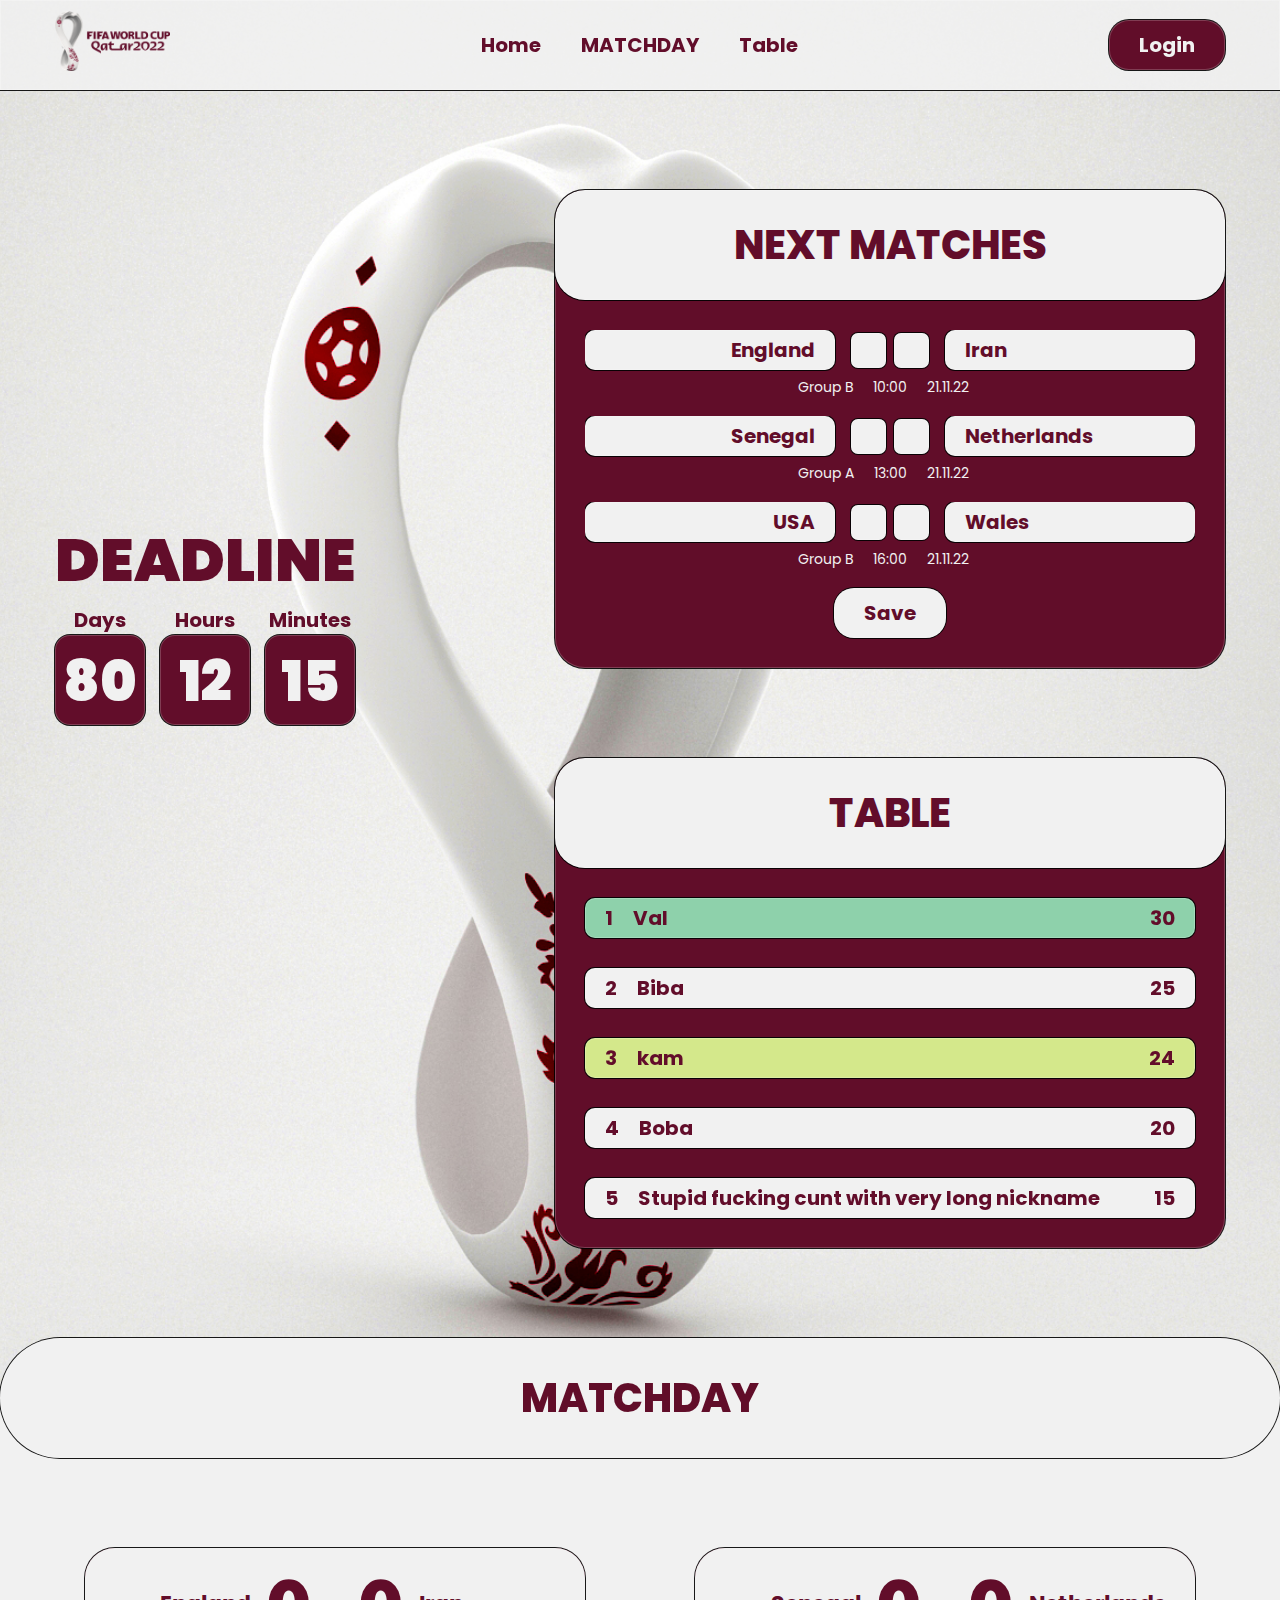
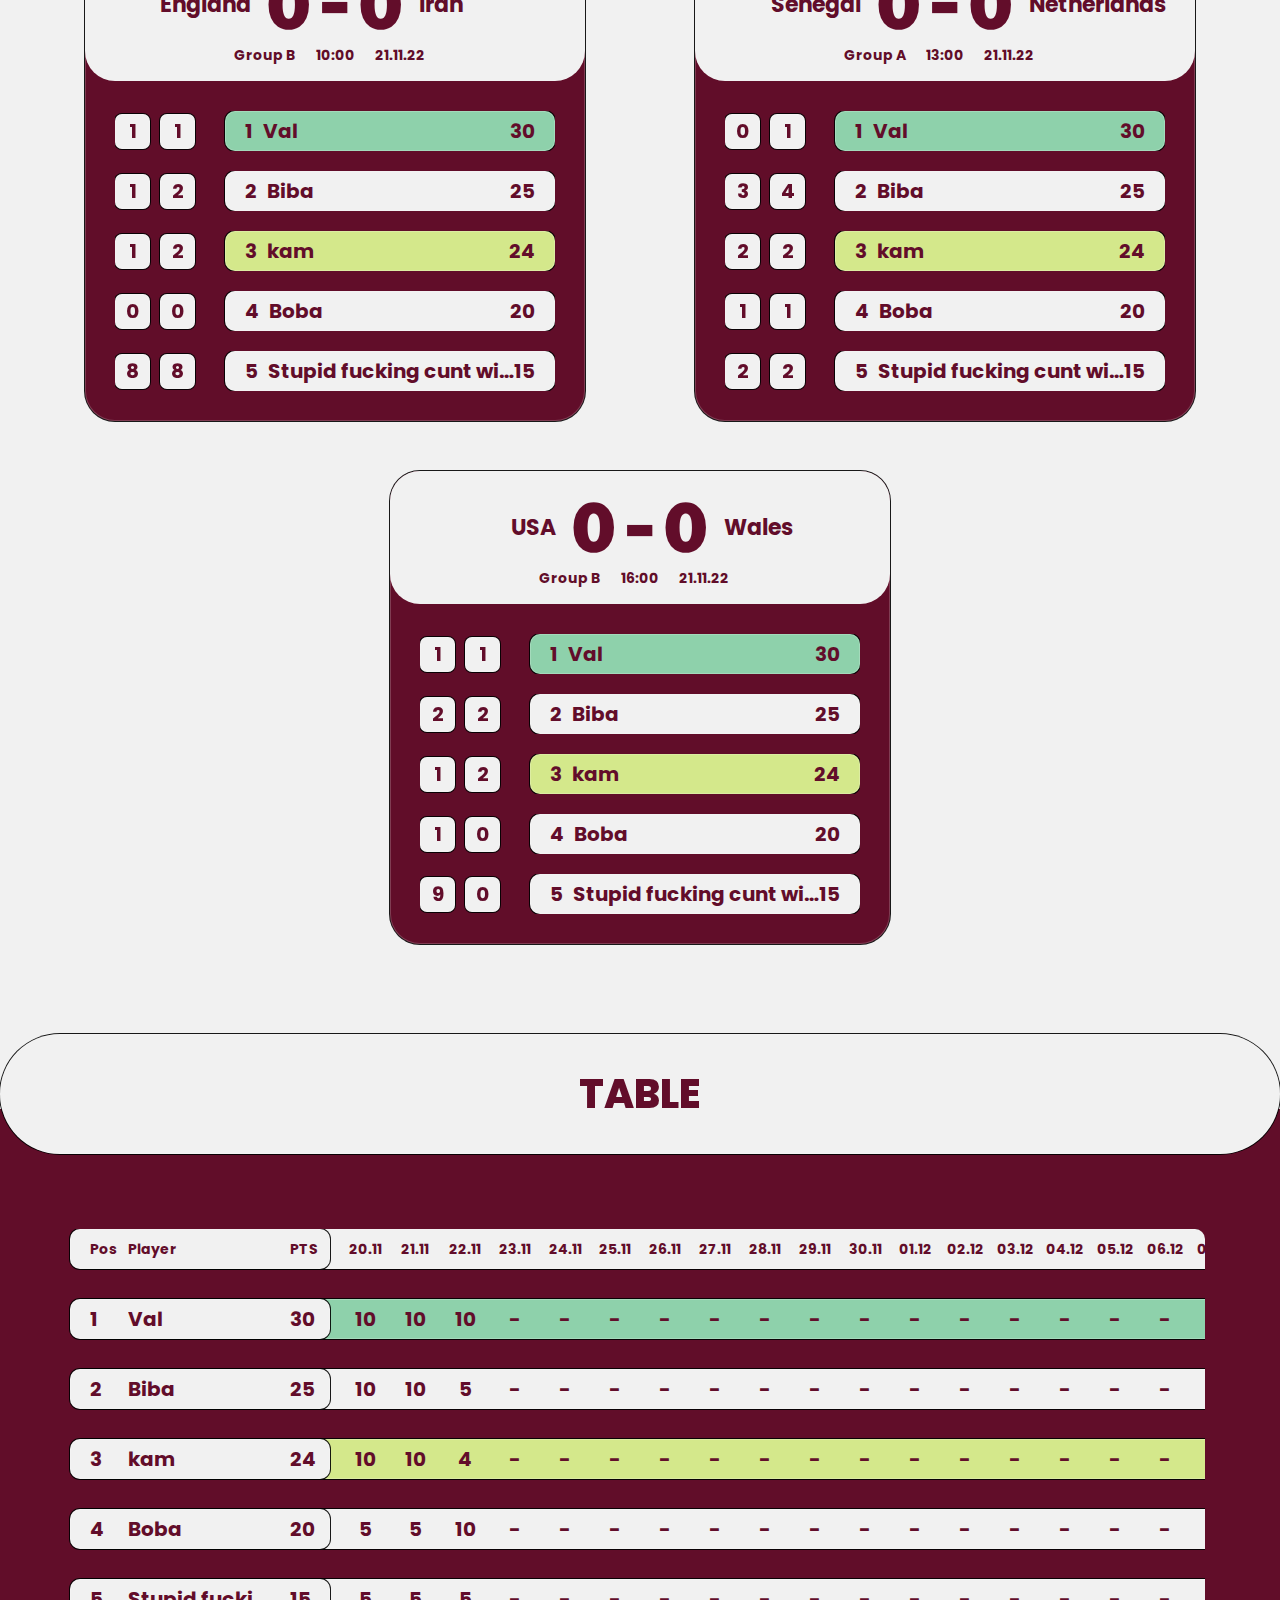
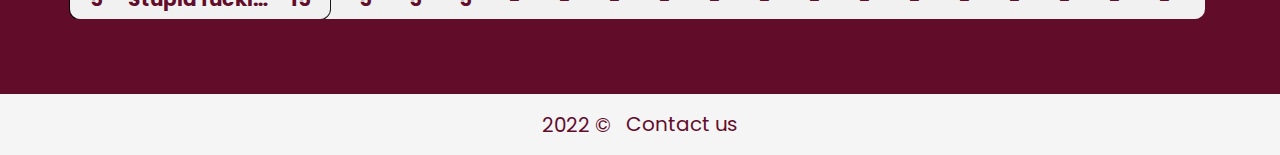
==== commit 0063debf: "fix: matchdays blocks" ====
--- a/index.html
+++ b/index.html
@@ -132,10 +132,10 @@
                               <tr>
                                 <td>
                                   <input name="GolQua1" maxlength="1" maxsize="1" class="scoreInput" type="number"
-                                    min="0" max="9" value="1">
+                                    min="0" max="9" >
                                 </td>
                                 <td>
-                                  <input name="GolEcu1" maxlength="1" class="scoreInput" type="number" min="0" max="9" value="2">
+                                  <input name="GolEcu1" maxlength="1" class="scoreInput" type="number" min="0" max="9" >
                                 </td>
                               </tr>
                             </tbody>
@@ -178,11 +178,11 @@
                                 <tr>
                                   <td>
                                     <input name="GolEng1" maxlength="1" class="scoreInput" type="number" min="0"
-                                      max="9" value="3">
+                                      max="9" >
                                   </td>
                                   <td>
                                     <input name="GolIra1" maxlength="1" class="scoreInput" type="number" min="0"
-                                      max="9" value="3">
+                                      max="9" >
                                   </td>
                                 </tr>
                               </tbody>
@@ -219,11 +219,11 @@
                                 <tr>
                                   <td>
                                     <input name="GolSen1" maxlength="1" class="scoreInput" type="number" min="0"
-                                      max="9" value="1">
+                                      max="9" >
                                   </td>
                                   <td>
                                     <input name="GolNet1" maxlength="1" class="scoreInput" type="number" min="0"
-                                      max="9" value="0">
+                                      max="9" >
                                   </td>
                                 </tr>
                               </tbody>
@@ -234,7 +234,7 @@
                             </div>
                           </div>
                           <div class="matchCardBottomBlock">
-                            <span class="matchInfo">Group a</span>
+                            <span class="matchInfo">Group B</span>
                             <span class="matchTime">16:00</span>
                             <span class="matchDate">21.11.22</span>
                           </div>
@@ -476,7 +476,7 @@
                     <cfoutput query="results1">#GoalsTeam2#</cfoutput>
                   </span>
                 </div>
-                <div class="eventTeam eventFirstTeam"><cfoutput query="results1">#Team2#</cfoutput></div>
+                <div class="eventTeam eventSecondTeam"><cfoutput query="results1">#Team2#</cfoutput></div>
               </section>
               <section class="eventInfoSection">
                 <span class="eventGroup eventInfo">
@@ -504,7 +504,7 @@
                       <cfoutput query="bet1">#GoalsTeam2#</cfoutput>
                     </div>
                   </div>
-                  <div class="playerCard myPlayerCard">
+                  <div class="playerCard">
                     <div class="playerPosition">
                       1
                     </div>
@@ -529,7 +529,7 @@
                       <cfoutput query="bet2">#GoalsTeam2#</cfoutput>
                     </div>
                   </div>
-                  <div class="playerCard firstPlace">
+                  <div class="playerCard">
                     <div class="playerPosition">
                       2
                     </div>
@@ -635,7 +635,7 @@
                   <span>-</span>
                   <span class="eventSecondTeamScore">0</span>
                 </div>
-                <div class="eventTeam eventFirstTeam">Iran</div>
+                <div class="eventTeam eventSecondTeam">Iran</div>
               </section>
               <section class="eventInfoSection">
                 <span class="eventGroup eventInfo">Group B</span>
@@ -651,7 +651,7 @@
                     <div class="scoreInput" type="number">1</div>
                     <div class="scoreInput" type="number">1</div>
                   </div>
-                  <div class="playerCard myPlayerCard">
+                  <div class="playerCard">
                     <div class="playerPosition">
                       1
                     </div>
@@ -672,7 +672,7 @@
                     <div class="scoreInput" type="number">1</div>
                     <div class="scoreInput" type="number">2</div>
                   </div>
-                  <div class="playerCard firstPlace">
+                  <div class="playerCard">
                     <div class="playerPosition">
                       2
                     </div>
@@ -693,7 +693,7 @@
                     <div class="scoreInput" type="number">1</div>
                     <div class="scoreInput" type="number">2</div>
                   </div>
-                  <div class="playerCard">
+                  <div class="playerCard myPlayerCard">
                     <div class="playerPosition">
                       3
                     </div>
@@ -766,7 +766,7 @@
                   <span>-</span>
                   <span class="eventSecondTeamScore">0</span>
                 </div>
-                <div class="eventTeam eventFirstTeam"> Netherlands</div>
+                <div class="eventTeam eventSecondTeam"> Netherlands</div>
               </section>
               <section class="eventInfoSection">
                 <span class="eventGroup eventInfo">Group A</span>
@@ -779,60 +779,60 @@
               <li class="playersBetsLi">
                 <div class="playerBetCard">
                   <div class="scoreMini">
-                    <div class="scoreInput" type="number"></div>
-                    <div class="scoreInput" type="number"></div>
+                    <div class="scoreInput" type="number">0</div>
+                    <div class="scoreInput" type="number">1</div>
+                  </div>
+                  <div class="playerCard">
+                    <div class="playerPosition">
+                      1
+                    </div>
+                    <div class="playerNameMini">Val
+                      <cfoutput query="bet1">#username#
+                      </cfoutput>
+                    </div>
+                    <div class="playerPointsMini">30
+                      <cfoutput query="bet1">#points#
+                      </cfoutput>
+                    </div>
+                  </div>
+                </div>
+              </li>
+              <li class="playersBetsLi">
+                <div class="playerBetCard">
+                  <div class="scoreMini">
+                    <div class="scoreInput" type="number">3</div>
+                    <div class="scoreInput" type="number">4</div>
+                  </div>
+                  <div class="playerCard">
+                    <div class="playerPosition">
+                      2
+                    </div>
+                    <div class="playerNameMini">Biba
+                      <cfoutput query="bet2">#username#
+                      </cfoutput>
+                    </div>
+                    <div class="playerPointsMini">25
+                      <cfoutput query="bet2">#points#
+                      </cfoutput>
+                    </div>
+                  </div>
+                </div>
+              </li>
+              <li class="playersBetsLi">
+                <div class="playerBetCard">
+                  <div class="scoreMini">
+                    <div class="scoreInput" type="number">2</div>
+                    <div class="scoreInput" type="number">2</div>
                   </div>
                   <div class="playerCard myPlayerCard">
                     <div class="playerPosition">
-                      1
-                    </div>
-                    <div class="playerNameMini">
-                      <cfoutput query="bet1">#username#
-                      </cfoutput>
-                    </div>
-                    <div class="playerPointsMini">
-                      <cfoutput query="bet1">#points#
-                      </cfoutput>
-                    </div>
-                  </div>
-                </div>
-              </li>
-              <li class="playersBetsLi">
-                <div class="playerBetCard">
-                  <div class="scoreMini">
-                    <div class="scoreInput" type="number"></div>
-                    <div class="scoreInput" type="number"></div>
-                  </div>
-                  <div class="playerCard firstPlace">
-                    <div class="playerPosition">
-                      2
-                    </div>
-                    <div class="playerNameMini">
-                      <cfoutput query="bet2">#username#
-                      </cfoutput>
-                    </div>
-                    <div class="playerPointsMini">
-                      <cfoutput query="bet2">#points#
-                      </cfoutput>
-                    </div>
-                  </div>
-                </div>
-              </li>
-              <li class="playersBetsLi">
-                <div class="playerBetCard">
-                  <div class="scoreMini">
-                    <div class="scoreInput" type="number"></div>
-                    <div class="scoreInput" type="number"></div>
-                  </div>
-                  <div class="playerCard">
-                    <div class="playerPosition">
                       3
                     </div>
-                    <div class="playerNameMini">
+                    <div class="playerNameMini">kam
                       <cfoutput query="bet3">#username#
                       </cfoutput>
                     </div>
-                    <div class="playerPointsMini">
+                    <div class="playerPointsMini">24
                       <cfoutput query="bet3">#points#
                       </cfoutput>
                     </div>
@@ -842,18 +842,18 @@
               <li class="playersBetsLi">
                 <div class="playerBetCard">
                   <div class="scoreMini">
-                    <div class="scoreInput" type="number"></div>
-                    <div class="scoreInput" type="number"></div>
+                    <div class="scoreInput" type="number">1</div>
+                    <div class="scoreInput" type="number">1</div>
                   </div>
                   <div class="playerCard">
                     <div class="playerPosition">
                       4
                     </div>
-                    <div class="playerNameMini">
+                    <div class="playerNameMini">Boba
                       <cfoutput query="bet4">#username#
                       </cfoutput>
                     </div>
-                    <div class="playerPointsMini">
+                    <div class="playerPointsMini">20
                       <cfoutput query="bet4">#points#
                       </cfoutput>
                     </div>
@@ -863,18 +863,18 @@
               <li class="playersBetsLi">
                 <div class="playerBetCard">
                   <div class="scoreMini">
-                    <div class="scoreInput" type="number"></div>
-                    <div class="scoreInput" type="number"></div>
+                    <div class="scoreInput" type="number">2</div>
+                    <div class="scoreInput" type="number">2</div>
                   </div>
                   <div class="playerCard">
                     <div class="playerPosition">
                       5
                     </div>
-                    <div class="playerNameMini">
+                    <div class="playerNameMini">Stupid fucking cunt with very long nickname
                       <cfoutput query="bet5">#username#
                       </cfoutput>
                     </div>
-                    <div class="playerPointsMini">
+                    <div class="playerPointsMini">15
                       <cfoutput query="bet5">#points#
                       </cfoutput>
                     </div>
@@ -897,7 +897,7 @@
                   <span>-</span>
                   <span class="eventSecondTeamScore">0</span>
                 </div>
-                <div class="eventTeam eventFirstTeam">Wales</div>
+                <div class="eventTeam eventSecondTeam">Wales</div>
               </section>
               <section class="eventInfoSection">
                 <span class="eventGroup eventInfo">Group B</span>
@@ -910,60 +910,60 @@
               <li class="playersBetsLi">
                 <div class="playerBetCard">
                   <div class="scoreMini">
-                    <div class="scoreInput" type="number"></div>
-                    <div class="scoreInput" type="number"></div>
+                    <div class="scoreInput" type="number">1</div>
+                    <div class="scoreInput" type="number">1</div>
+                  </div>
+                  <div class="playerCard">
+                    <div class="playerPosition">
+                      1
+                    </div>
+                    <div class="playerNameMini">Val
+                      <cfoutput query="bet1">#username#
+                      </cfoutput>
+                    </div>
+                    <div class="playerPointsMini">30
+                      <cfoutput query="bet1">#points#
+                      </cfoutput>
+                    </div>
+                  </div>
+                </div>
+              </li>
+              <li class="playersBetsLi">
+                <div class="playerBetCard">
+                  <div class="scoreMini">
+                    <div class="scoreInput" type="number">2</div>
+                    <div class="scoreInput" type="number">2</div>
+                  </div>
+                  <div class="playerCard">
+                    <div class="playerPosition">
+                      2
+                    </div>
+                    <div class="playerNameMini">Biba
+                      <cfoutput query="bet2">#username#
+                      </cfoutput>
+                    </div>
+                    <div class="playerPointsMini">25
+                      <cfoutput query="bet2">#points#
+                      </cfoutput>
+                    </div>
+                  </div>
+                </div>
+              </li>
+              <li class="playersBetsLi">
+                <div class="playerBetCard">
+                  <div class="scoreMini">
+                    <div class="scoreInput" type="number">1</div>
+                    <div class="scoreInput" type="number">2</div>
                   </div>
                   <div class="playerCard myPlayerCard">
                     <div class="playerPosition">
-                      1
-                    </div>
-                    <div class="playerNameMini">
-                      <cfoutput query="bet1">#username#
-                      </cfoutput>
-                    </div>
-                    <div class="playerPointsMini">
-                      <cfoutput query="bet1">#points#
-                      </cfoutput>
-                    </div>
-                  </div>
-                </div>
-              </li>
-              <li class="playersBetsLi">
-                <div class="playerBetCard">
-                  <div class="scoreMini">
-                    <div class="scoreInput" type="number"></div>
-                    <div class="scoreInput" type="number"></div>
-                  </div>
-                  <div class="playerCard firstPlace">
-                    <div class="playerPosition">
-                      2
-                    </div>
-                    <div class="playerNameMini">
-                      <cfoutput query="bet2">#username#
-                      </cfoutput>
-                    </div>
-                    <div class="playerPointsMini">
-                      <cfoutput query="bet2">#points#
-                      </cfoutput>
-                    </div>
-                  </div>
-                </div>
-              </li>
-              <li class="playersBetsLi">
-                <div class="playerBetCard">
-                  <div class="scoreMini">
-                    <div class="scoreInput" type="number"></div>
-                    <div class="scoreInput" type="number"></div>
-                  </div>
-                  <div class="playerCard">
-                    <div class="playerPosition">
                       3
                     </div>
-                    <div class="playerNameMini">
+                    <div class="playerNameMini">kam
                       <cfoutput query="bet3">#username#
                       </cfoutput>
                     </div>
-                    <div class="playerPointsMini">
+                    <div class="playerPointsMini">24
                       <cfoutput query="bet3">#points#
                       </cfoutput>
                     </div>
@@ -973,18 +973,18 @@
               <li class="playersBetsLi">
                 <div class="playerBetCard">
                   <div class="scoreMini">
-                    <div class="scoreInput" type="number"></div>
-                    <div class="scoreInput" type="number"></div>
+                    <div class="scoreInput" type="number">1</div>
+                    <div class="scoreInput" type="number">0</div>
                   </div>
                   <div class="playerCard">
                     <div class="playerPosition">
                       4
                     </div>
-                    <div class="playerNameMini">
+                    <div class="playerNameMini">Boba
                       <cfoutput query="bet4">#username#
                       </cfoutput>
                     </div>
-                    <div class="playerPointsMini">
+                    <div class="playerPointsMini">20
                       <cfoutput query="bet4">#points#
                       </cfoutput>
                     </div>
@@ -994,18 +994,18 @@
               <li class="playersBetsLi">
                 <div class="playerBetCard">
                   <div class="scoreMini">
-                    <div class="scoreInput" type="number"></div>
-                    <div class="scoreInput" type="number"></div>
+                    <div class="scoreInput" type="number">9</div>
+                    <div class="scoreInput" type="number">0</div>
                   </div>
                   <div class="playerCard">
                     <div class="playerPosition">
                       5
                     </div>
-                    <div class="playerNameMini">
+                    <div class="playerNameMini">Stupid fucking cunt with very long nickname
                       <cfoutput query="bet5">#username#
                       </cfoutput>
                     </div>
-                    <div class="playerPointsMini">
+                    <div class="playerPointsMini">15
                       <cfoutput query="bet5">#points#
                       </cfoutput>
                     </div>
@@ -1120,15 +1120,15 @@
                       1
                     </div>
                     <div class="mainName">
-                      Player 1
+                      Val
                     </div>
                     <div class="mainPoints">
                       30
                     </div>
                   </td>
-                  <td class="td">-</td>
-                  <td class="td">-</td>
-                  <td class="td">-</td>
+                  <td class="td">10</td>
+                  <td class="td">10</td>
+                  <td class="td">10</td>
                   <td class="td">-</td>
                   <td class="td">-</td>
                   <td class="td">-</td>
@@ -1156,35 +1156,35 @@
                       2
                     </div>
                     <div class="mainName">
-                      Player 2
+                      Biba
                     </div>
                     <div class="mainPoints">
                       25
                     </div>
                   </td>
-                  <td class="td">-</td>
-                  <td class="td">-</td>
-                  <td class="td">-</td>
-                  <td class="td">-</td>
-                  <td class="td">-</td>
-                  <td class="td">-</td>
-                  <td class="td">-</td>
-                  <td class="td">-</td>
-                  <td class="td">-</td>
-                  <td class="td">-</td>
-                  <td class="td">-</td>
-                  <td class="td">-</td>
-                  <td class="td">-</td>
-                  <td class="td">-</td>
-                  <td class="td">-</td>
-                  <td class="td">-</td>
-                  <td class="td">-</td>
-                  <td class="td">-</td>
-                  <td class="td">-</td>
-                  <td class="td">-</td>
-                  <td class="td">-</td>
-                  <td class="td">-</td>
-                  <td class="td">-</td>
+                  <td class="td">10</td>
+                  <td class="td">10</td>
+                  <td class="td">5</td>
+                  <td class="td">-</td>
+                  <td class="td">-</td>
+                  <td class="td">-</td>
+                  <td class="td">-</td>
+                  <td class="td">-</td>
+                  <td class="td">-</td>
+                  <td class="td">-</td>
+                  <td class="td">-</td>
+                  <td class="td">-</td>
+                  <td class="td">-</td>
+                  <td class="td">-</td>
+                  <td class="td">-</td>
+                  <td class="td">-</td>
+                  <td class="td">-</td>
+                  <td class="td">-</td>
+                  <td class="td">-</td>
+                  <td class="td">-</td>
+                  <td class="td">-</td>
+                  <td class="td">-</td>
+                  <td class="td">0</td>
                 </tr>
                 <tr class="myTr">
                   <td class="tdMain">
@@ -1192,15 +1192,15 @@
                       3
                     </div>
                     <div class="mainName">
-                      Me
+                      kam
                     </div>
                     <div class="mainPoints">
                       24
                     </div>
                   </td>
-                  <td class="td">-</td>
-                  <td class="td">-</td>
-                  <td class="td">-</td>
+                  <td class="td">10</td>
+                  <td class="td">10</td>
+                  <td class="td">4</td>
                   <td class="td">-</td>
                   <td class="td">-</td>
                   <td class="td">-</td>
@@ -1228,15 +1228,15 @@
                       4
                     </div>
                     <div class="mainName">
-                      Player 4
+                      Boba
                     </div>
                     <div class="mainPoints">
                       20
                     </div>
                   </td>
-                  <td class="td">-</td>
-                  <td class="td">-</td>
-                  <td class="td">-</td>
+                  <td class="td">5</td>
+                  <td class="td">5</td>
+                  <td class="td">10</td>
                   <td class="td">-</td>
                   <td class="td">-</td>
                   <td class="td">-</td>
@@ -1264,15 +1264,15 @@
                       5
                     </div>
                     <div class="mainName">
-                      Player 5
+                      Stupid fucking cunt width very long nickname
                     </div>
                     <div class="mainPoints">
                       15
                     </div>
                   </td>
-                  <td class="td">-</td>
-                  <td class="td">-</td>
-                  <td class="td">-</td>
+                  <td class="td">5</td>
+                  <td class="td">5</td>
+                  <td class="td">5</td>
                   <td class="td">-</td>
                   <td class="td">-</td>
                   <td class="td">-</td>
--- a/assets/css/style_699.css
+++ b/assets/css/style_699.css
@@ -4,7 +4,7 @@
   display: none;
 }
 
-.playerNameMini,
+.playerBetCard,
 .playerNameMini,
 .eventTeam {
   white-space: nowrap;
@@ -326,6 +326,7 @@
   box-shadow: rgba(255, 255, 255, 0.2) 0px 0px 0px 1px inset, rgba(0, 0, 0, 0.9) 0px 0px 0px 1px;
   overflow: hidden;
   width: 100%;
+  max-width: 500px;
 }
 
 .section1 {
@@ -373,9 +374,9 @@
   width: 100%;
   display: flex;
   align-items: center;
-  gap: 10px;
-  padding-left: 7px;
-  padding-right: 7px;
+  gap: 5px;
+  padding-left: 10px;
+  padding-right: 10px;
 }
 
 .team {
@@ -417,8 +418,8 @@
 
 .scoreInput {
   width: 22px;
-  height: 22px;
-  border-radius: 3px;
+  height: 35px;
+  border-radius: 5px;
   border: none;
   outline: none;
   cursor: pointer;
@@ -426,8 +427,8 @@
   box-shadow: rgba(255, 255, 255, 0.2) 0px 0px 0px 1px inset, rgba(0, 0, 0, 0.9) 0px 0px 0px 1px;
   text-align: center;
   font-weight: bold;
-  font-size: 16px;
-  line-height: 22px;
+  font-size: 20px;
+  line-height: 35px;
 }
 
 .scheduleMiniButton {
@@ -492,6 +493,7 @@
 
 .playerNameMini {
   padding-left: 10px;
+  flex-shrink: 1;
 }
 
 .playerPointsMini {
@@ -540,6 +542,11 @@
   box-shadow: rgba(255, 255, 255, 0.2) 0px 0px 0px 1px inset, rgba(0, 0, 0, 0.9) 0px 0px 0px 1px;
   width: 100%;
   background-color: #610d29;
+  max-width: 500px;
+}
+
+.matchDayEvent.hide {
+  display: none;
 }
 
 .matchDayEventHeader {
@@ -570,11 +577,21 @@
 
 .eventTeam {
   font-size: 16px;
-  font-weight: bold;
-  width: 100%;
-  text-align: center;
+  font-weight: bolder;
+  width: 100%;
   padding: 0px 5px;
 }
+
+.eventFirstTeam {
+  text-align: end;
+  margin-right: 10px;
+}
+
+.eventSecondTeam {
+  text-align: left;
+  margin-left: 10px;
+}
+
 
 .eventInfo {
   font-size: 12px;
@@ -629,26 +646,8 @@
 .playersBetsLi {
   position: relative;
   width: 100%;
-  overflow: hidden;
-}
-
-.matchDayEvent .teamBlock,
-.playerBetCard .playerCard {
-  width: 100%;
-  padding: 0px, 7px;
-  flex-shrink: 1;
-
-}
-
-.matchDayEvent .team,
-.playerBetCard .playerPosition,
-.playerBetCard .playerNameMini,
-.playerBetCard .playerPointsMini {
-}
-
-.playerBetCard .playerNameMini {
-  padding-left: 10px;
-}
+}
+
 
 .firstTeamMini {
   display: flex;
@@ -669,10 +668,11 @@
   position: relative;
 }
 
-.playerBetCard {
-  display: flex;
-  align-items: center;
-  justify-content: end;
+li .playerBetCard {
+  width: 100%;
+  display: flex;
+  align-items: center;
+  justify-content: space-between;
   gap: 10px;
 }
 
@@ -792,7 +792,6 @@
   width: 35px;
   text-align: left;
   padding-left: 5px;
-  font-size: 14px;
 }
 
 .tdMain .mainName {
@@ -802,7 +801,6 @@
   font-weight: bold;
   text-align: left;
   white-space: nowrap;
-  font-size: 14px;
 }
 
 .tdMain .mainPoints {
@@ -810,7 +808,6 @@
   text-align: left;
   width: 35px;
   padding-right: 5px;
-  font-size: 14px;
 }
 
 th.tdMain .mainName,
@@ -1210,14 +1207,18 @@
   font-size: 14px;
 }
 
+.playerBetCard .playerCard {
+  width: calc(100% - 59px);
+}
+
+.playersBetsLi:first-child .playerCard {
+  background-color: rgb(142, 209, 171);
+}
 
 .myPlayerCard {
   background-color: rgb(212, 232, 139);
 }
 
-.firstPlace {
-  background-color: rgb(142, 209, 171);
-}
 
 /* buttons */
 
--- a/assets/css/style_1020.css
+++ b/assets/css/style_1020.css
@@ -3,6 +3,14 @@
 cfoutput,
 li.loginMobileLink {
 display: none;
+}
+
+.playerBetCard,
+.playerNameMini,
+.eventTeam {
+  white-space: nowrap;
+  text-overflow: ellipsis;
+  overflow: hidden;
 }
 
 * {
@@ -335,6 +343,7 @@
   box-shadow: rgba(255, 255, 255, 0.2) 0px 0px 0px 1px inset, rgba(0, 0, 0, 0.9) 0px 0px 0px 1px;
   text-align: center;
   font-weight: bold;
+  line-height: 35px;
 }
 
 .scheduleMiniButton {
@@ -446,6 +455,10 @@
   background-color: #610d29;
 }
 
+.matchDayEvent.hide {
+  display: none;
+}
+
 .matchDayEventHeader {
   display: flex;
   flex-direction: column;
@@ -476,8 +489,17 @@
   font-size: 22px;
   font-weight: bold;
   width: 100%;
-  text-align: center;
   padding: 0px 5px;
+}
+
+.eventFirstTeam {
+  text-align: end;
+  margin-right: 10px;
+}
+
+.eventSecondTeam {
+  text-align: left;
+  margin-left: 10px;
 }
 
 .eventInfo {
@@ -537,11 +559,8 @@
   padding: 0px, 20px;
 }
 
-.matchDayEvent .team,
-.playerBetCard .playerPosition,
-.playerBetCard .playerNameMini,
-.playerBetCard .playerPointsMini {
-  font-size: 16px;
+.playerBetCard .playerCard {
+  width: 330px;
 }
 
 .playerBetCard .playerNameMini {
@@ -1099,7 +1118,7 @@
   background-color: rgb(212, 232, 139);
 }
 
-.firstPlace {
+.playersBetsLi:first-child .playerCard {
   background-color: rgb(142, 209, 171);
 }
 
--- a/assets/css/style_1440.css
+++ b/assets/css/style_1440.css
@@ -3,6 +3,14 @@
 .mobileBurger,
 li.loginMobileLink {
 display: none;
+}
+
+.playerBetCard,
+.playerNameMini,
+.eventTeam {
+  white-space: nowrap;
+  text-overflow: ellipsis;
+  overflow: hidden;
 }
 
 * {
@@ -323,6 +331,7 @@
   box-shadow: rgba(255, 255, 255, 0.2) 0px 0px 0px 1px inset, rgba(0, 0, 0, 0.9) 0px 0px 0px 1px;
   text-align: center;
   font-weight: bold;
+    line-height: 35px;
 }
 
 .scheduleMiniButton {
@@ -434,6 +443,10 @@
   background-color: #610d29;
 }
 
+.matchDayEvent.hide {
+  display: none;
+}
+
 .matchDayEventHeader {
   display: flex;
   flex-direction: column;
@@ -464,8 +477,17 @@
   font-size: 22px;
   font-weight: bold;
   width: 100%;
-  text-align: center;
   padding: 0px 5px;
+}
+
+.eventFirstTeam {
+  text-align: end;
+  margin-right: 10px;
+}
+
+.eventSecondTeam {
+  text-align: left;
+  margin-left: 10px;
 }
 
 .eventInfo {
@@ -525,11 +547,10 @@
   padding: 0px, 20px;
 }
 
-.matchDayEvent .team,
-.playerBetCard .playerPosition,
-.playerBetCard .playerNameMini,
-.playerBetCard .playerPointsMini {
-  font-size: 16px;
+
+
+.playerBetCard .playerCard {
+  width: 330px;
 }
 
 .playerBetCard .playerNameMini {
@@ -1087,7 +1108,7 @@
   background-color: rgb(212, 232, 139);
 }
 
-.firstPlace {
+.playersBetsLi:first-child .playerCard {
   background-color: rgb(142, 209, 171);
 }
 
